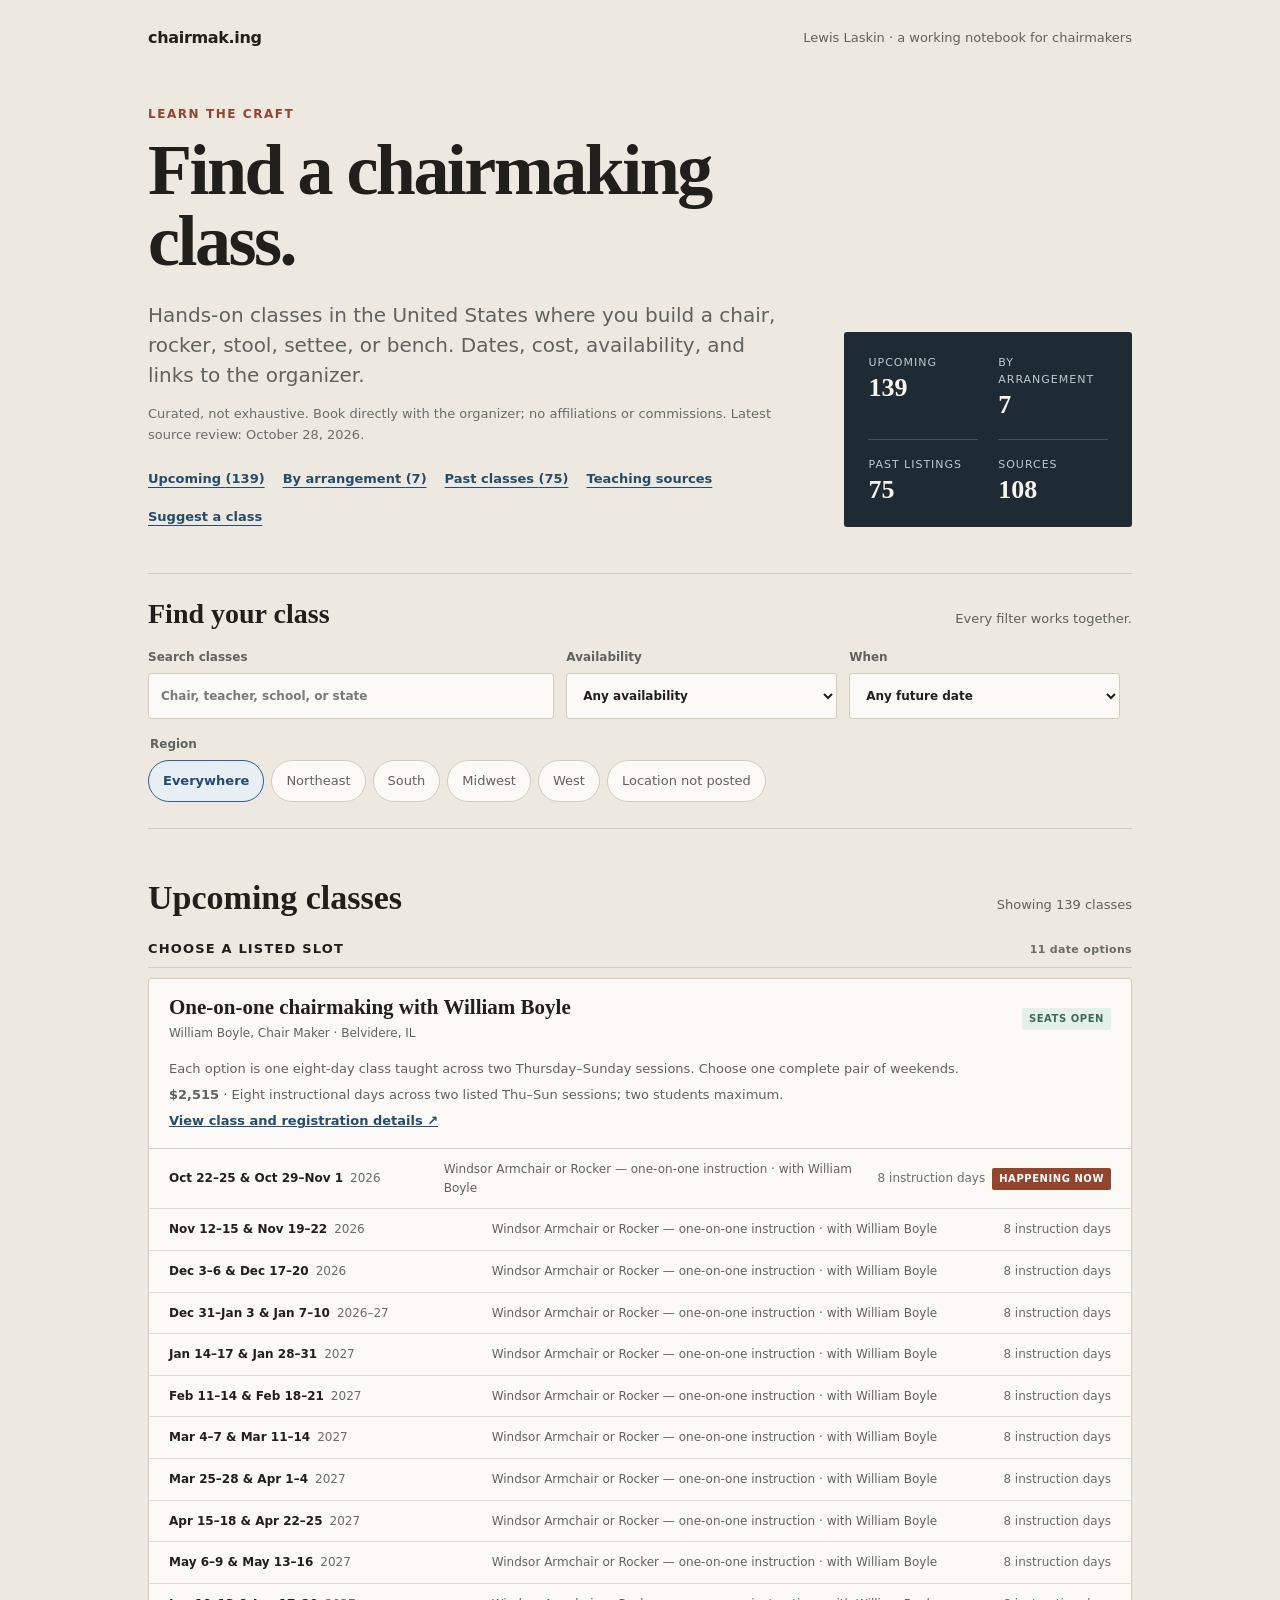
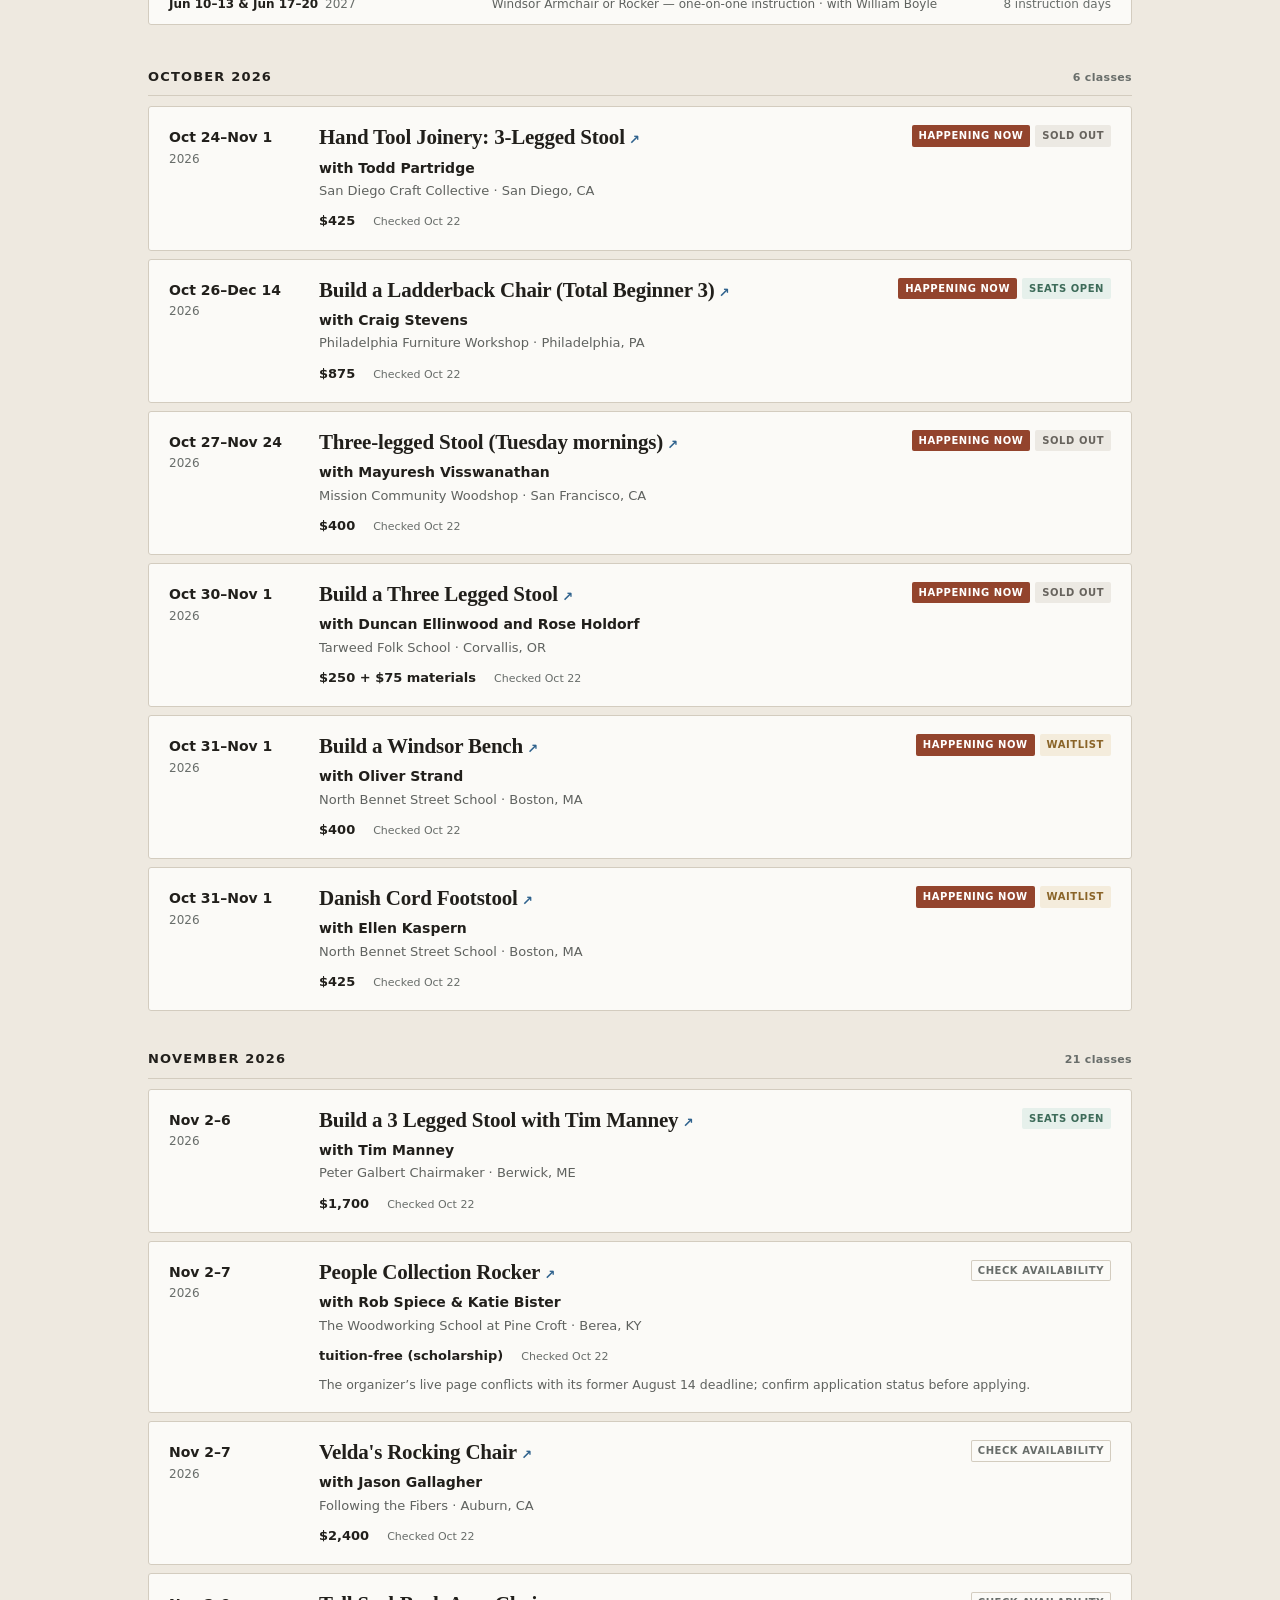
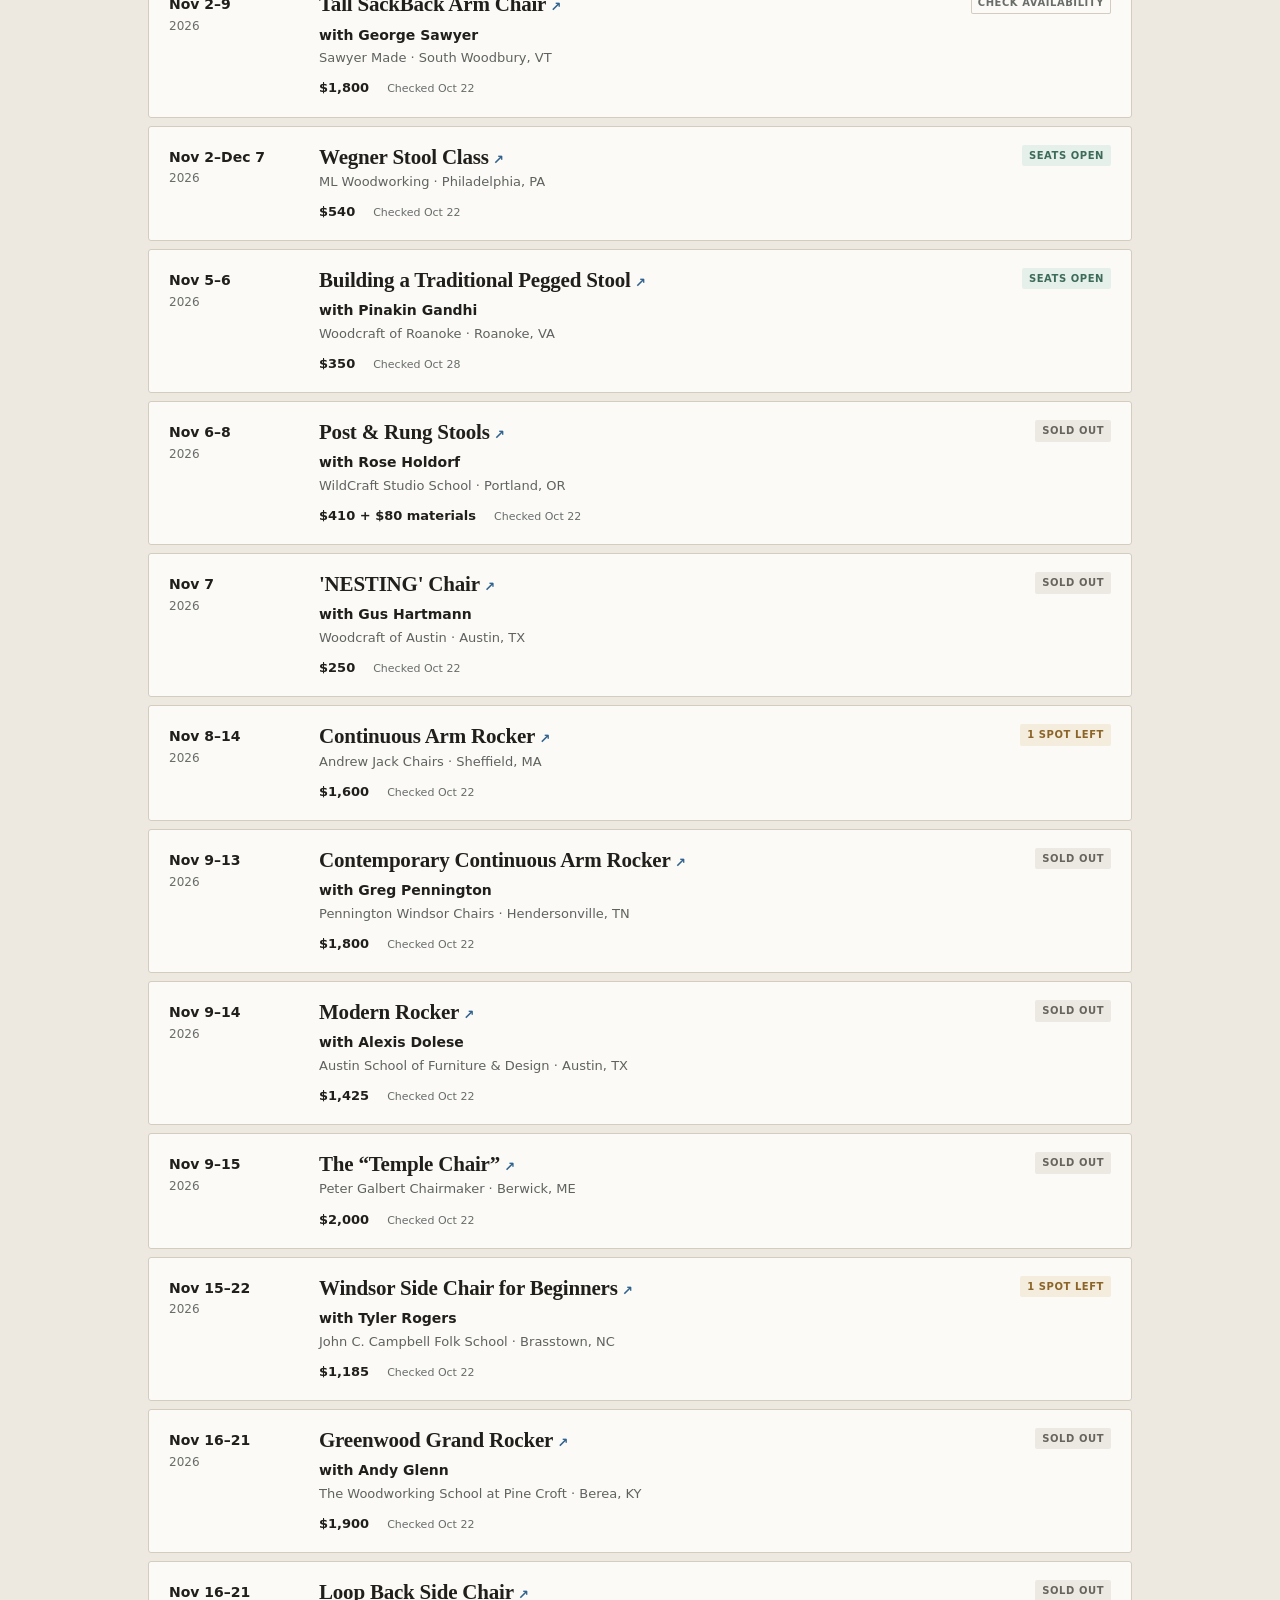
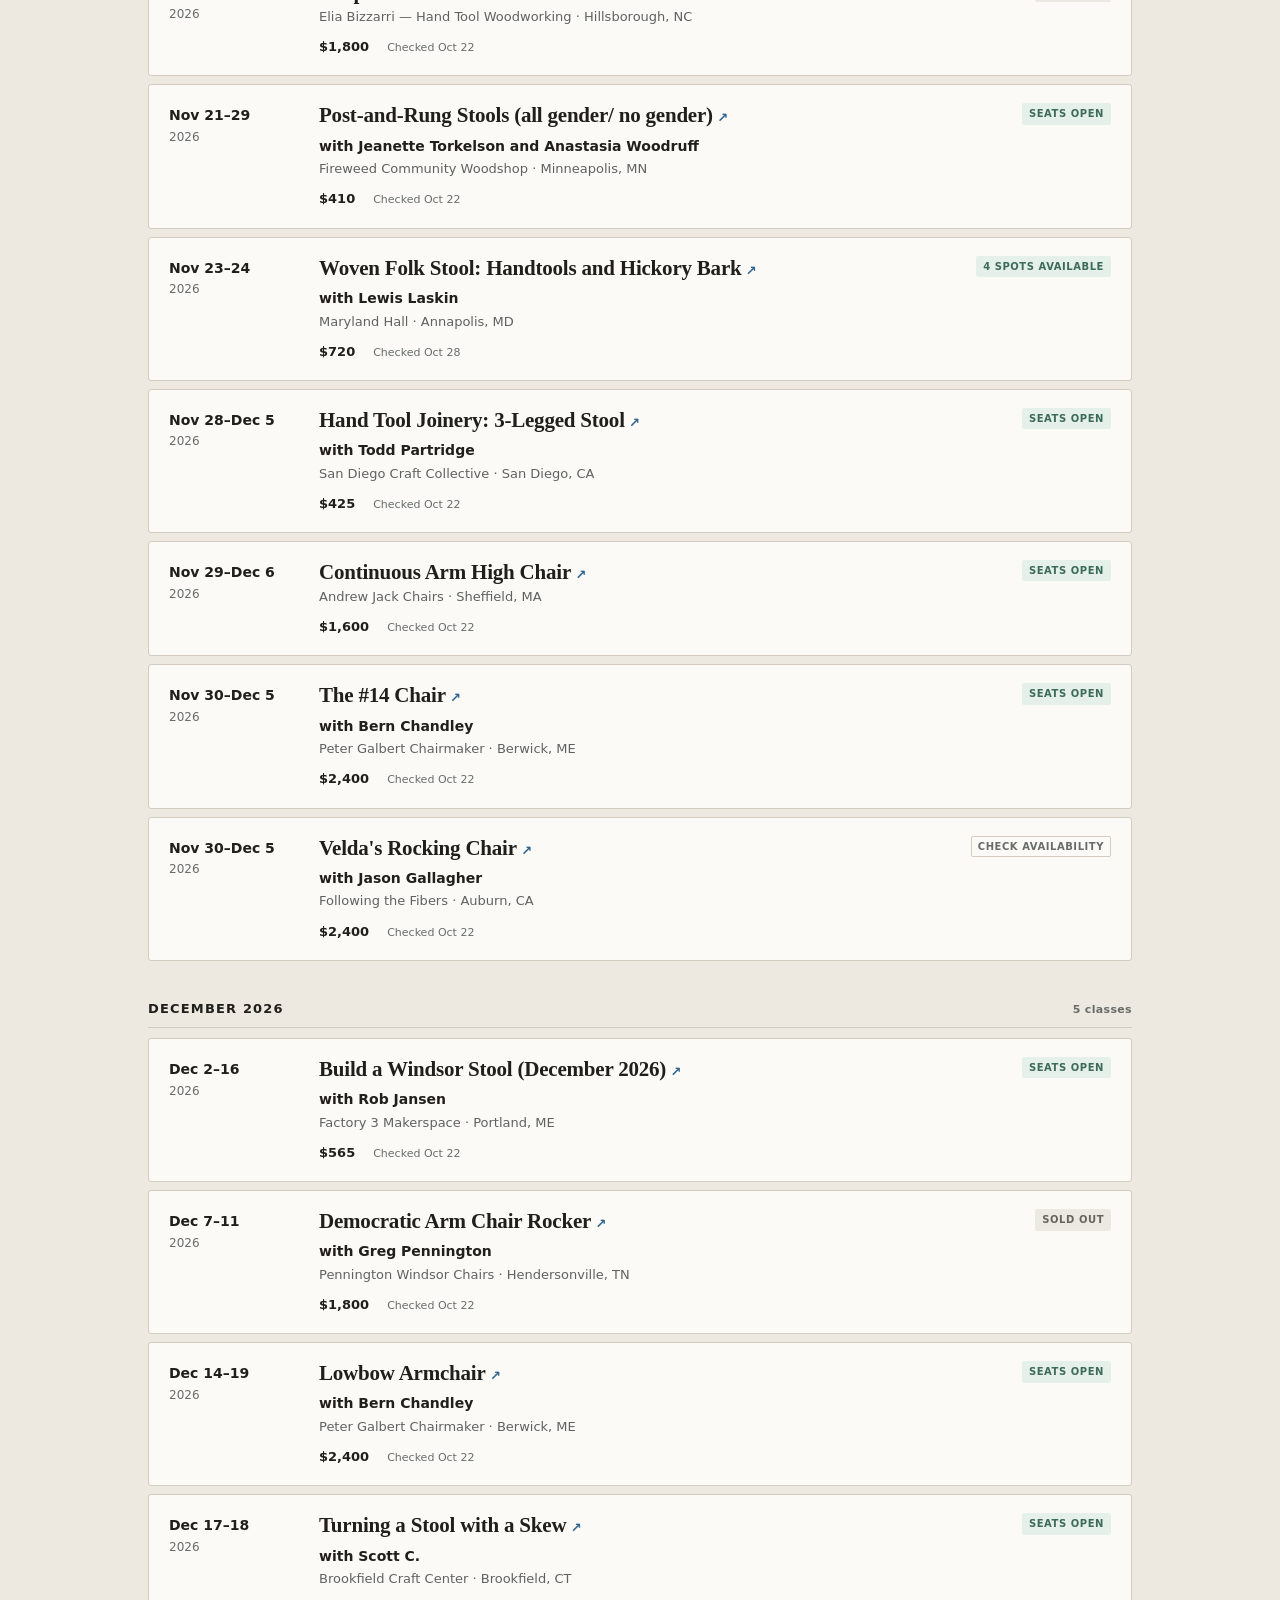
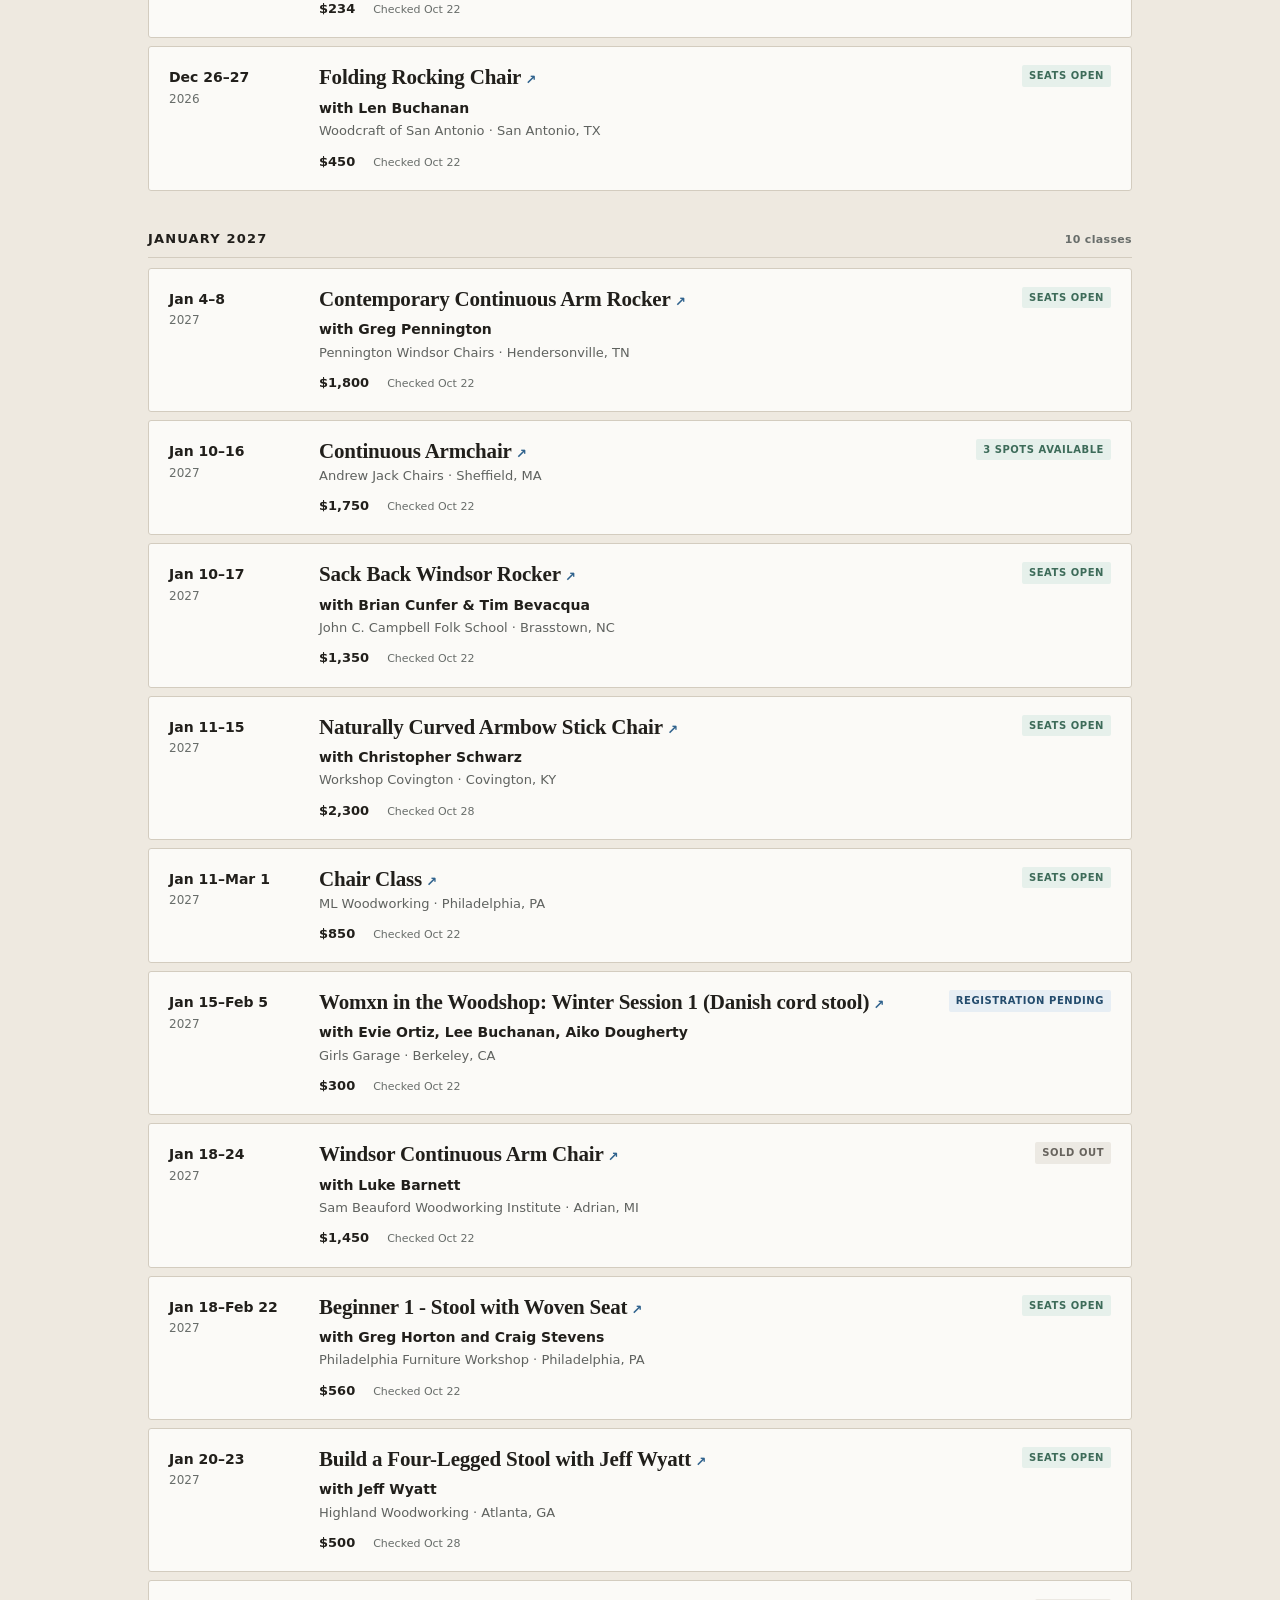
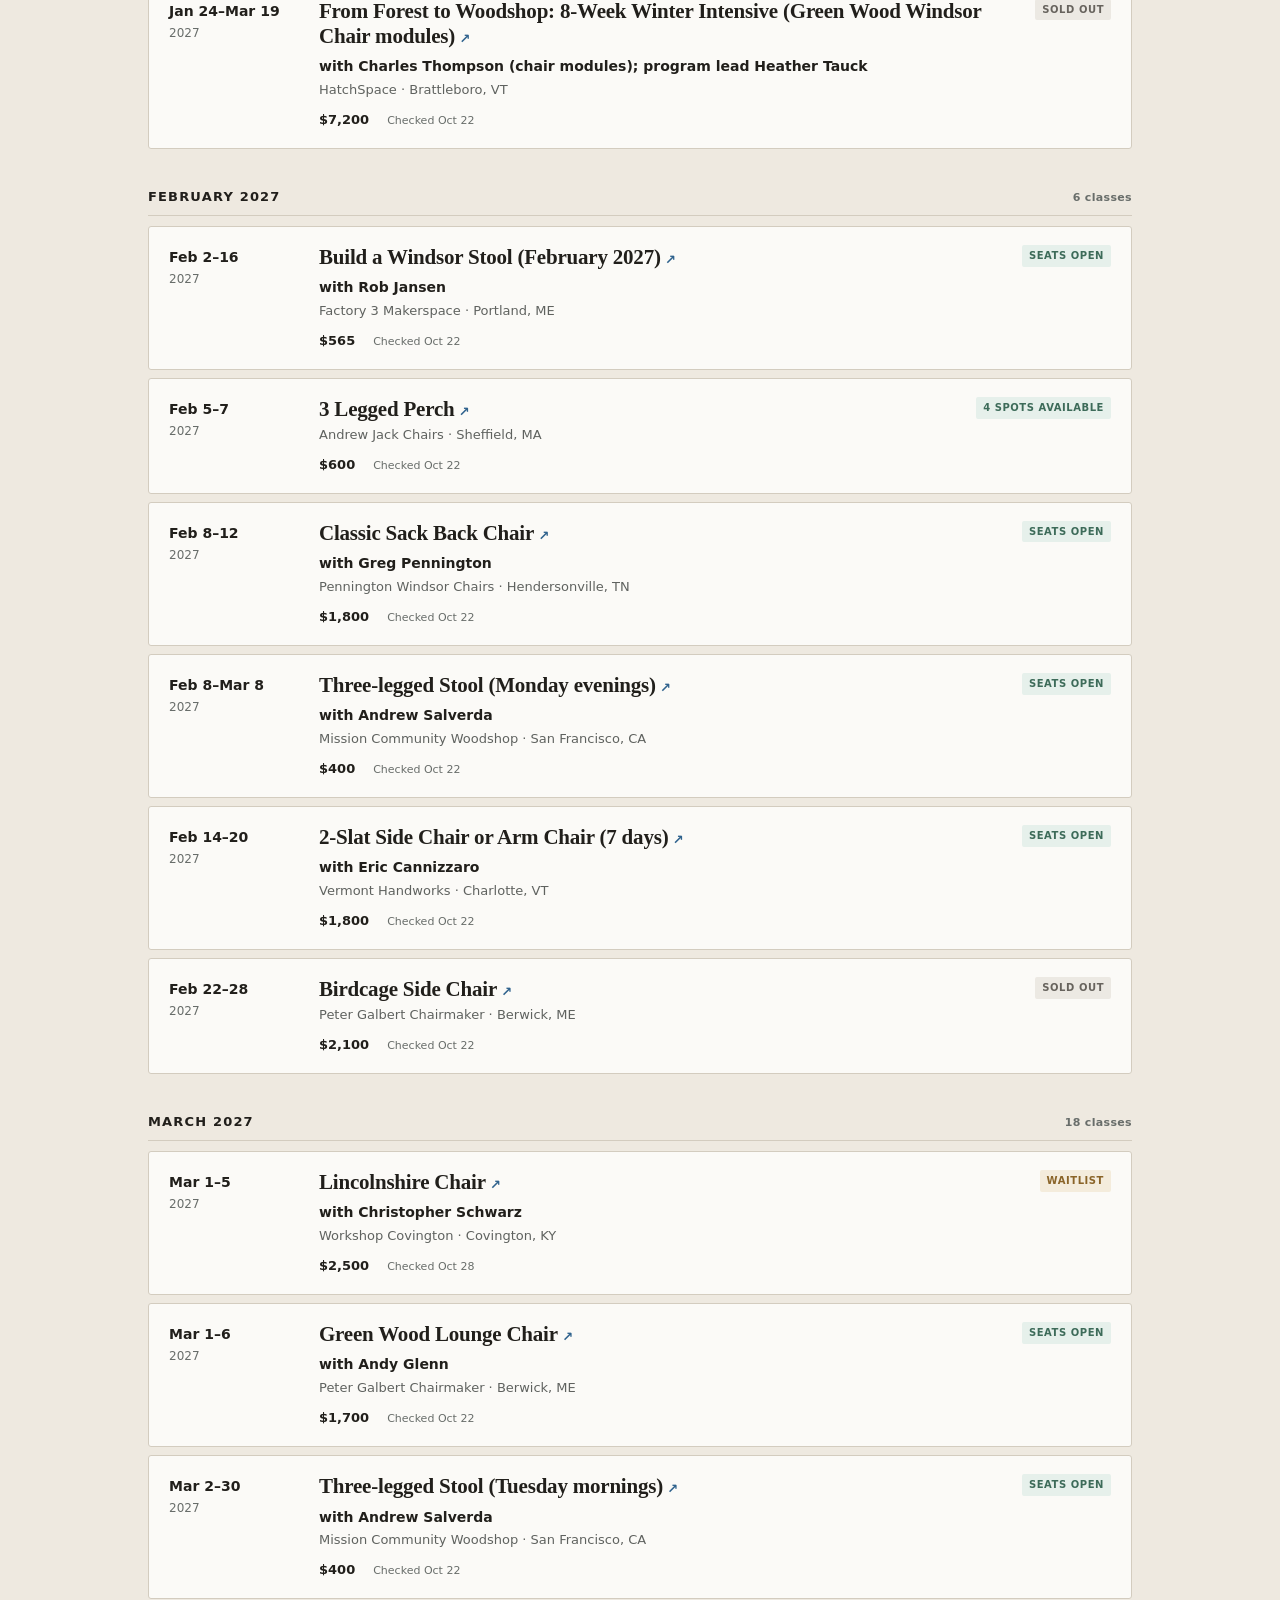
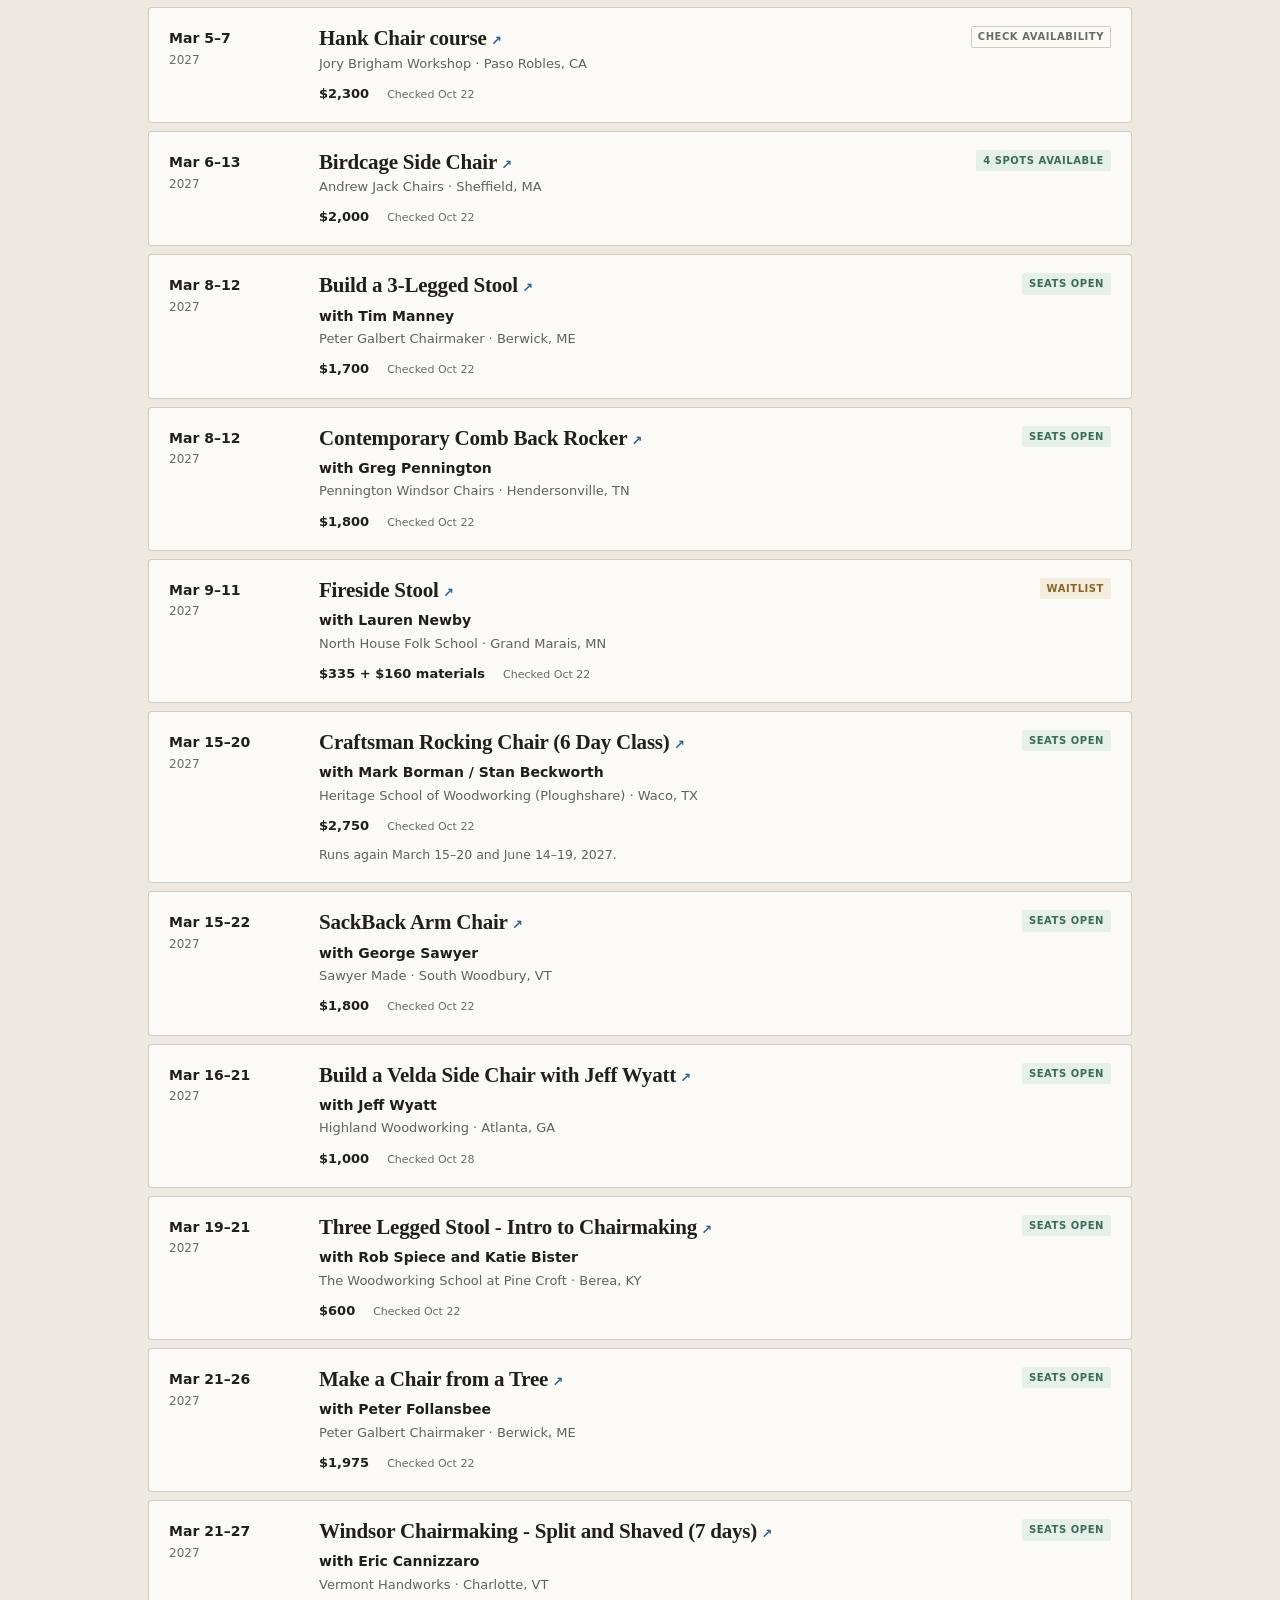
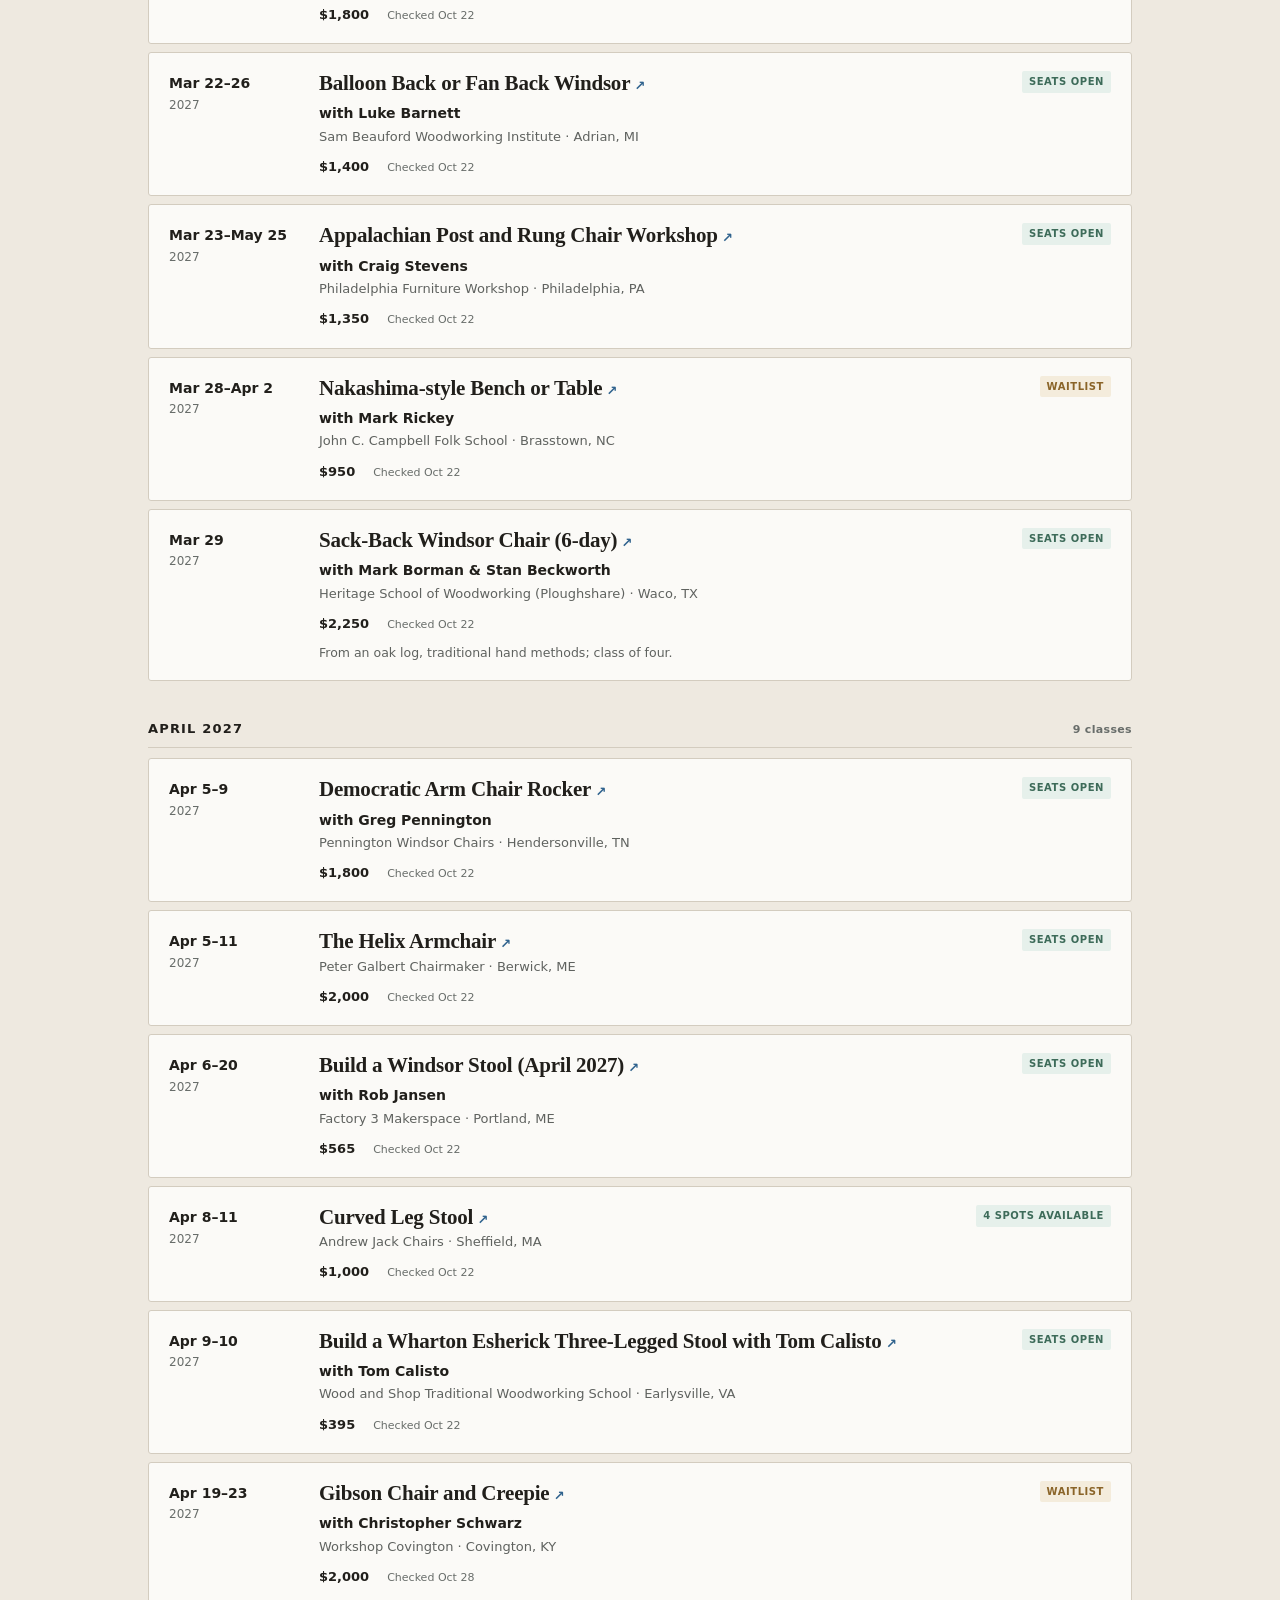
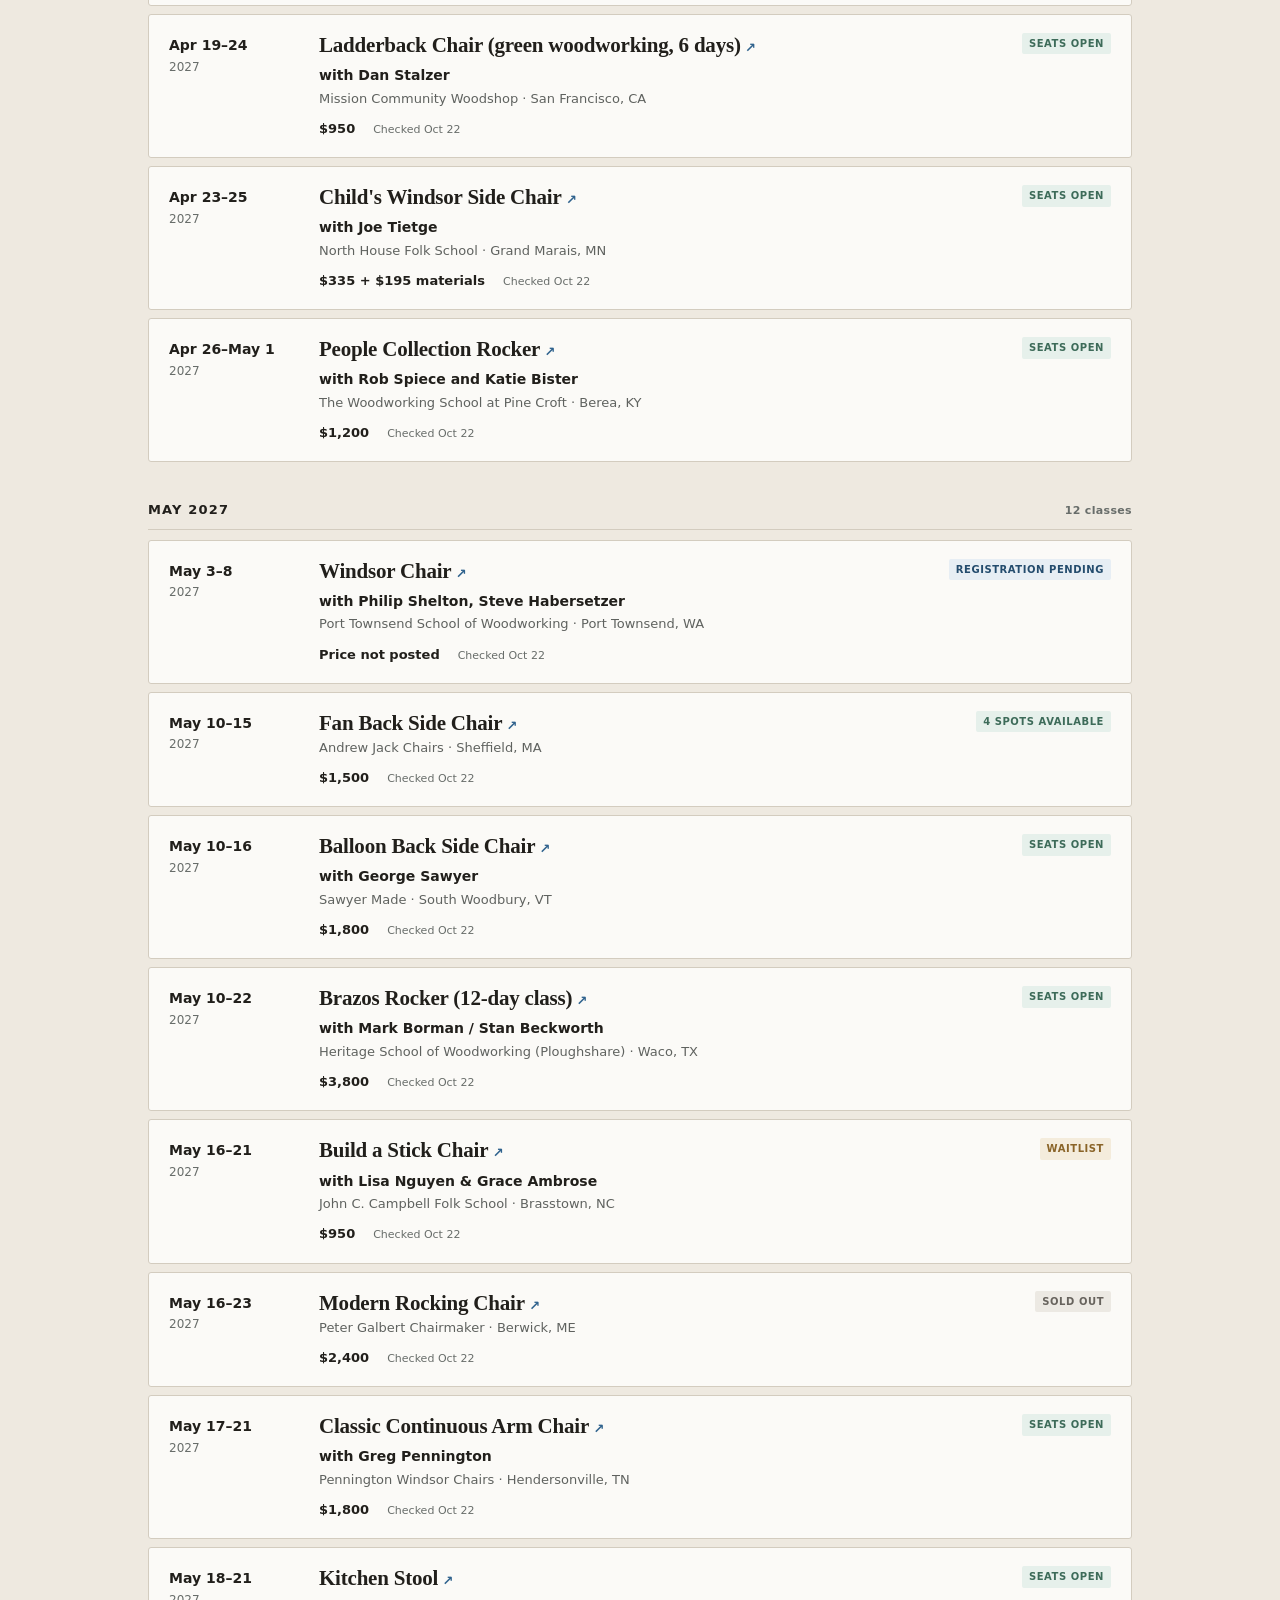
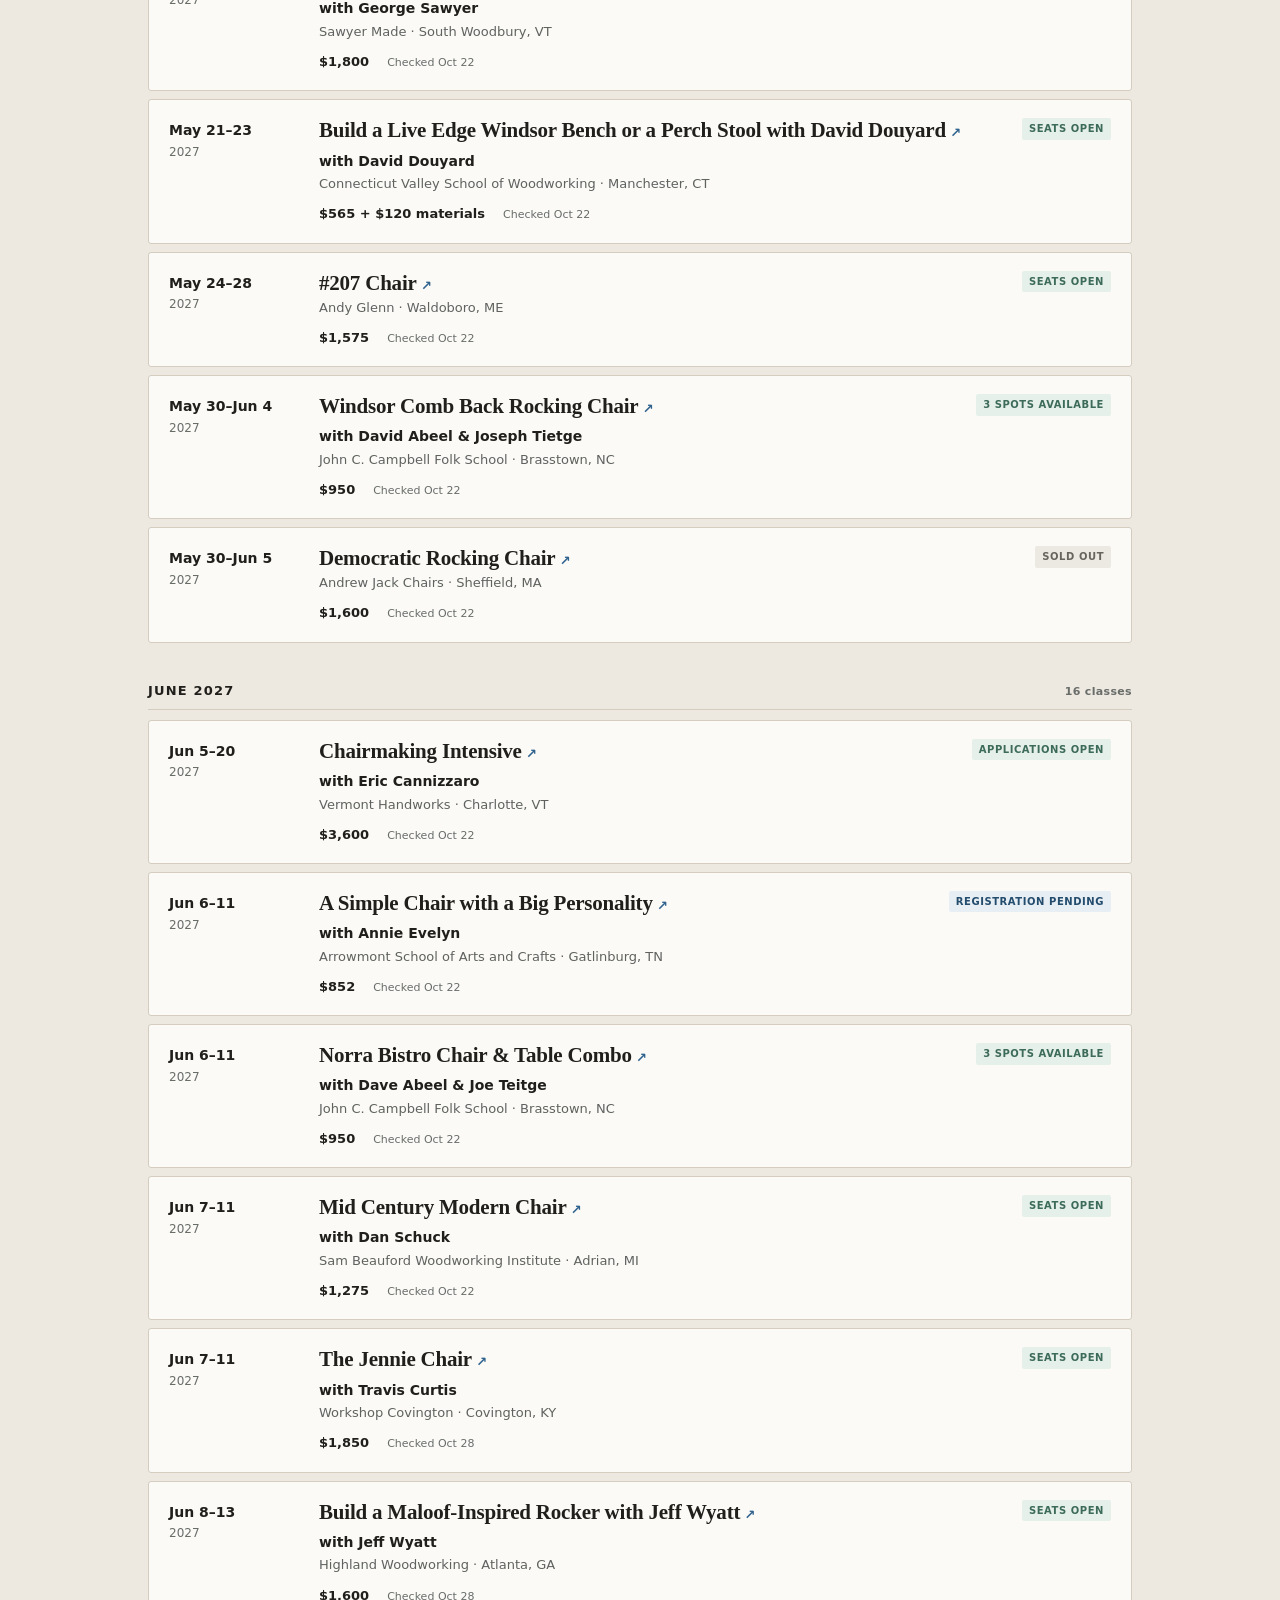
==== classes/index.html @ d4e8aaf9 "classes: regenerated as of 2026-10-31 — 139 upcoming" ====
<!DOCTYPE html>
<html lang="en">
<head>
<meta charset="utf-8">
<meta name="viewport" content="width=device-width, initial-scale=1">
<title>Chairmaking classes — chairmak.ing</title>
<meta name="description" content="Find upcoming US chairmaking classes — Windsor, stick chair, ladderback, greenwood, rockers, stools, and benches — with dates, cost, availability, and organizer links.">
<link rel="canonical" href="https://chairmak.ing/classes/">
<link rel="icon" type="image/png" sizes="32x32" href="/favicon-32.png">
<link rel="apple-touch-icon" href="/apple-touch-icon.png">
<meta name="theme-color" content="#eee9e0">
<meta property="og:title" content="Chairmaking classes — chairmak.ing">
<meta property="og:description" content="A curated finder for hands-on chairmaking classes across the United States.">
<meta property="og:url" content="https://chairmak.ing/classes/">
<meta property="og:type" content="website">
<style>
:root {
  --ground: #eee9e0;
  --paper: #fbfaf7;
  --ink: #211f1b;
  --muted: #5f625f;
  --quiet: #686d6a;
  --rule: #d3ccbf;
  --blue: #2f628d;
  --blue-dark: #244c6d;
  --blue-soft: #e7eef4;
  --navy: #1f2b34;
  --rust: #93442d;
  --green: #3d6b59;
  --green-soft: #e6f0eb;
  --sand: #8a6428;
  --sand-soft: #f4ecdc;
  --sans: "Avenir Next", Avenir, "Helvetica Neue", system-ui, -apple-system, sans-serif;
  --serif: "Iowan Old Style", "Palatino Linotype", Palatino, Charter, Georgia, serif;
}
* { box-sizing: border-box; }
html { scroll-behavior: smooth; }
body {
  margin: 0;
  color: var(--ink);
  background: var(--ground);
  font: 16px/1.55 var(--sans);
  -webkit-text-size-adjust: 100%;
}
a { color: inherit; }
button, input, select { font: inherit; }
[hidden] { display: none !important; }
.skip-link {
  position: fixed; z-index: 100; top: 12px; left: 12px;
  padding: 10px 14px; color: #fff; background: var(--navy);
  transform: translateY(-160%); text-decoration: none;
}
.skip-link:focus { transform: translateY(0); }
:focus-visible { outline: 2px solid var(--blue); outline-offset: 3px; }
.site-bar {
  max-width: 1040px; margin: 0 auto; padding: 26px 28px 0;
  display: flex; align-items: center; justify-content: space-between; gap: 20px;
}
.brand { font-weight: 750; letter-spacing: -.02em; text-decoration: none; }
.brand:hover { color: var(--blue); }
.site-note { color: var(--muted); font-size: 13px; }
main { max-width: 1040px; margin: 0 auto; padding: 54px 28px 80px; }
.page-intro {
  display: grid; grid-template-columns: minmax(0, 1.65fr) minmax(250px, .75fr);
  gap: 64px; align-items: end; padding-bottom: 46px;
}
.eyebrow {
  margin: 0 0 12px; color: var(--rust); font-size: 12px; font-weight: 800;
  letter-spacing: .13em; text-transform: uppercase;
}
h1, h2, h3, h4, p { overflow-wrap: anywhere; }
h1 {
  max-width: 720px; margin: 0;
  font: 600 clamp(42px, 6vw, 72px)/.98 var(--serif); letter-spacing: -.035em;
}
.lede {
  max-width: 700px; margin: 24px 0 0;
  color: var(--muted); font-size: clamp(17px, 2vw, 20px); line-height: 1.5;
}
.source-note { max-width: 700px; margin: 14px 0 0; color: var(--quiet); font-size: 13px; }
.jump-links { display: flex; flex-wrap: wrap; gap: 18px; margin-top: 24px; }
.jump-links a {
  color: var(--blue-dark); font-size: 13px; font-weight: 750;
  text-decoration-thickness: 1px; text-underline-offset: 4px;
}
.stats {
  margin: 0; padding: 22px 24px; color: #f8f5ee; background: var(--navy);
  display: grid; grid-template-columns: 1fr 1fr; gap: 20px; border-radius: 3px;
}
.stats div:nth-child(n+3) { padding-top: 16px; border-top: 1px solid rgba(255,255,255,.18); }
.stats dt { color: #bec8cc; font-size: 11px; letter-spacing: .09em; text-transform: uppercase; }
.stats dd { margin: 3px 0 0; font: 600 26px/1.1 var(--serif); }
.finder {
  margin-bottom: 50px; padding: 24px 0 26px;
  border-block: 1px solid var(--rule);
}
.filter-heading { display: flex; align-items: baseline; justify-content: space-between; gap: 20px; margin-bottom: 18px; }
.filter-heading h2 { margin: 0; font: 600 28px/1.15 var(--serif); }
.filter-heading p { margin: 0; color: var(--muted); font-size: 13px; }
.filters { display: grid; grid-template-columns: minmax(230px, 1.5fr) 1fr 1fr auto; gap: 12px; align-items: end; }
.field { display: grid; gap: 6px; color: var(--muted); font-size: 12px; font-weight: 750; }
.field input, .field select {
  width: 100%; min-height: 46px; padding: 10px 12px;
  color: var(--ink); background: var(--paper); border: 1px solid var(--rule); border-radius: 3px;
}
.field input::placeholder { color: #777b78; }
.region-filter {
  grid-column: 1 / -2; min-width: 0; margin: 4px 0 0; padding: 0; border: 0;
}
.region-filter legend { margin-bottom: 7px; color: var(--muted); font-size: 12px; font-weight: 750; }
.region-options { display: flex; flex-wrap: wrap; gap: 7px; }
.region-chip { position: relative; cursor: pointer; }
.region-chip input { position: absolute; opacity: 0; pointer-events: none; }
.region-chip span {
  min-height: 42px; padding: 9px 14px; display: inline-flex; align-items: center;
  color: var(--muted); background: var(--paper); border: 1px solid var(--rule); border-radius: 999px;
  font-size: 13px;
}
.region-chip input:checked + span { color: var(--blue-dark); background: var(--blue-soft); border-color: var(--blue); font-weight: 750; }
.region-chip input:focus-visible + span { outline: 2px solid var(--blue); outline-offset: 3px; }
.clear-button, .text-button {
  min-height: 44px; padding: 9px 4px; color: var(--blue-dark); background: transparent;
  border: 0; text-decoration: underline; text-underline-offset: 4px; cursor: pointer; font-weight: 700;
}
.clear-button { align-self: end; }
.school-filter-note {
  grid-column: 1 / -1; margin: 6px 0 0; padding: 9px 12px;
  color: var(--blue-dark); background: var(--blue-soft); font-size: 13px;
}
.results-head {
  display: flex; align-items: baseline; justify-content: space-between; gap: 24px;
  margin-bottom: 22px;
}
.results-head h2 { margin: 0; font: 600 34px/1.1 var(--serif); }
.results-head p { margin: 0; color: var(--muted); font-size: 13px; }
.month-group { margin: 0 0 38px; }
.month-group > h3 {
  margin: 0 0 10px; padding-bottom: 8px; border-bottom: 1px solid var(--rule);
  display: flex; align-items: baseline; justify-content: space-between; gap: 16px;
  color: var(--ink); font-size: 13px; font-weight: 800; letter-spacing: .09em; text-transform: uppercase;
}
.month-count { color: var(--quiet); font-size: 11px; font-weight: 650; letter-spacing: .03em; text-transform: none; }
.class-list, .school-list { margin: 0; padding: 0; list-style: none; }
.class-item + .class-item { margin-top: 8px; }
.class-card {
  display: grid; grid-template-columns: 126px minmax(0, 1fr); gap: 24px;
  padding: 18px 20px; background: var(--paper); border: 1px solid var(--rule); border-radius: 3px;
  transition: border-color 150ms ease, transform 150ms ease;
}
.class-card:hover { border-color: #a9b4bc; transform: translateY(-1px); }
.when { padding-top: 2px; }
.when time { display: block; font-size: 14px; font-weight: 800; }
.when .yr { display: block; margin-top: 1px; color: var(--quiet); font-size: 12px; }
.class-body { min-width: 0; }
.class-title-row { display: flex; align-items: flex-start; justify-content: space-between; gap: 18px; }
.class-title-row h4 { margin: 0; font: 600 21px/1.2 var(--serif); letter-spacing: -.01em; }
.class-title-row h4 a { text-decoration: none; }
.class-title-row h4 a span { color: var(--blue); font: 650 13px/1 var(--sans); }
.class-title-row h4 a:hover { color: var(--blue-dark); text-decoration: underline; text-underline-offset: 3px; }
.statuses { display: flex; flex-wrap: wrap; justify-content: flex-end; gap: 5px; flex: 0 0 auto; }
.status {
  padding: 3px 7px; border-radius: 2px; white-space: nowrap;
  font-size: 10px; font-weight: 850; letter-spacing: .055em; text-transform: uppercase;
}
.status--open, .status--apps-open { color: var(--green); background: var(--green-soft); }
.status--1-spot-left, .status--waitlist { color: var(--sand); background: var(--sand-soft); }
.status--sold-out, .status--apps-closed { color: #67635d; background: #ece9e3; }
.status--registration-pending { color: var(--blue-dark); background: var(--blue-soft); }
.status--unknown { color: var(--quiet); background: transparent; box-shadow: inset 0 0 0 1px var(--rule); }
.status--now { color: #fff; background: var(--rust); }
.class-teacher, .class-place, .class-note { margin: 0; }
.class-teacher { margin-top: 7px; color: var(--ink); font-size: 14px; font-weight: 700; }
.class-place { margin-top: 2px; color: var(--muted); font-size: 13px; }
.class-facts { display: flex; flex-wrap: wrap; gap: 8px 18px; margin-top: 10px; align-items: baseline; }
.price { font-size: 13px; font-weight: 800; }
.checked { color: var(--quiet); font-size: 11px; }
.class-note { margin-top: 9px; color: var(--muted); font-size: 12.5px; }
.listed-options-group { margin-bottom: 42px; }
.listed-offering {
  overflow: hidden; background: var(--paper); border: 1px solid var(--rule); border-radius: 3px;
}
.listed-offering > summary {
  min-height: 70px; padding: 16px 20px; display: flex; align-items: center;
  justify-content: space-between; gap: 18px; cursor: pointer;
}
.listed-offering > summary strong { display: block; font: 600 21px/1.2 var(--serif); }
.listed-offering > summary small { display: block; margin-top: 4px; color: var(--muted); font-size: 12px; }
.listed-offering-intro { padding: 0 20px 17px; color: var(--muted); font-size: 13px; }
.listed-offering-intro p { margin: 0 0 6px; }
.listed-offering-intro a { color: var(--blue-dark); font-weight: 750; }
.listed-option-list { border-top: 1px solid var(--rule); }
.listed-option {
  padding: 11px 20px; display: grid; grid-template-columns: minmax(205px, .8fr) minmax(260px, 1.3fr) auto;
  align-items: center; gap: 12px 20px; border-top: 1px solid rgba(211,204,191,.65); font-size: 12px;
}
.listed-option:first-child { border-top: 0; }
.listed-option + .listed-option { margin-top: 0; }
.listed-option-dates { display: flex; align-items: baseline; gap: 7px; }
.listed-option-dates time { color: var(--ink); font-weight: 800; }
.listed-option-dates span, .listed-option-meta { color: var(--quiet); }
.listed-option-kind { color: var(--muted); }
.listed-option-meta { display: flex; align-items: center; justify-content: flex-end; gap: 7px; white-space: nowrap; }
.empty-state {
  padding: 40px 24px; text-align: center; background: var(--paper); border: 1px dashed var(--rule);
}
.empty-state h3 { margin: 0 0 6px; font: 600 24px/1.2 var(--serif); }
.empty-state p { margin: 0 0 12px; color: var(--muted); }
.empty-state a { margin-left: 16px; color: var(--blue-dark); font-weight: 700; }
.flexible-section, .archive-section {
  margin-top: 78px; padding-top: 52px; border-top: 1px solid var(--rule);
}
.section-intro {
  display: grid; grid-template-columns: 1fr 1fr; gap: 40px; align-items: end;
}
.section-intro h2 { margin: 0; font: 600 34px/1.1 var(--serif); }
.section-intro > p { margin: 0; color: var(--muted); font-size: 14px; }
.flexible-grid {
  margin-top: 24px; display: grid; grid-template-columns: 1fr 1fr; gap: 10px;
}
.flexible-card {
  min-width: 0; padding: 20px; background: var(--paper); border: 1px solid var(--rule); border-radius: 3px;
}
.flexible-place {
  margin: 0; color: var(--quiet); font-size: 11px; font-weight: 750;
  text-transform: uppercase; letter-spacing: .05em;
}
.flexible-card h3 { margin: 8px 0 0; font: 600 21px/1.2 var(--serif); }
.flexible-card h3 a { text-decoration: none; }
.flexible-card h3 a:hover { color: var(--blue-dark); text-decoration: underline; text-underline-offset: 3px; }
.flexible-card h3 span { color: var(--blue); font: 650 13px/1 var(--sans); }
.flexible-teacher { margin: 7px 0 0; font-size: 13px; font-weight: 750; }
.flexible-card > p:not(.flexible-place):not(.flexible-teacher) { margin: 11px 0 8px; color: var(--muted); font-size: 13px; }
.flexible-facts { display: flex; flex-wrap: wrap; gap: 5px 14px; margin-top: 12px; font-size: 12px; font-weight: 750; }
.flexible-facts span + span::before { margin-right: 14px; color: #a79e90; content: "·"; }
.pattern-block { margin-top: 30px; }
.pattern-heading { display: flex; align-items: baseline; justify-content: space-between; gap: 20px; margin-bottom: 10px; }
.pattern-heading h3 { margin: 0; font: 600 24px/1.2 var(--serif); }
.pattern-heading p { margin: 0; color: var(--quiet); font-size: 12px; }
.pattern-grid { display: grid; grid-template-columns: repeat(3, minmax(0, 1fr)); gap: 8px; }
.pattern-card { padding: 15px 16px; background: #e5ded2; border: 1px solid #cec4b4; border-radius: 3px; }
.pattern-card h4 { margin: 0; font: 600 17px/1.2 var(--serif); }
.pattern-card p { margin: 5px 0 12px; color: var(--muted); font-size: 11px; }
.pattern-card div { display: grid; gap: 3px; color: var(--quiet); font-size: 10.5px; }
.pattern-card strong { color: var(--rust); font-size: 11px; }
.archive-tools {
  margin: 30px 0 12px; padding: 16px 0; display: grid;
  grid-template-columns: minmax(220px, 1fr) 180px auto; gap: 12px; align-items: end;
  border-block: 1px solid var(--rule);
}
.archive-tools input, .archive-tools select {
  width: 100%; min-height: 44px; padding: 9px 11px; color: var(--ink);
  background: var(--paper); border: 1px solid var(--rule); border-radius: 3px;
}
.archive-tools > p { margin: 0 0 12px; color: var(--quiet); font-size: 12px; white-space: nowrap; }
.archive-year { border-bottom: 1px solid var(--rule); }
.archive-year > summary {
  min-height: 56px; padding: 14px 4px; display: flex; justify-content: space-between;
  align-items: center; gap: 20px; cursor: pointer; font-weight: 800;
}
.archive-year > summary span:last-child { color: var(--quiet); font-size: 12px; font-weight: 600; }
.past-list { margin: 0; padding: 0 0 16px; list-style: none; }
.past-item {
  min-height: 70px; padding: 13px 4px 13px 22px; display: grid;
  grid-template-columns: 112px minmax(0, 1fr) auto; gap: 18px; align-items: start;
  border-top: 1px solid rgba(211,204,191,.7);
}
.past-item > time { color: var(--muted); font-size: 12px; font-weight: 750; }
.past-item h4 { margin: 0; font: 600 17px/1.25 var(--serif); }
.past-item h4 a { text-decoration: none; }
.past-item h4 a:hover { color: var(--blue-dark); text-decoration: underline; text-underline-offset: 3px; }
.past-item h4 span { color: var(--blue); font: 650 11px/1 var(--sans); }
.past-item p { margin: 3px 0 0; color: var(--quiet); font-size: 11.5px; }
.completed {
  padding: 3px 7px; color: var(--quiet); background: #e8e5de; border-radius: 2px;
  font-size: 9.5px; font-weight: 800; letter-spacing: .05em; text-transform: uppercase;
}
.directory-head {
  margin-top: 78px; padding-top: 52px; border-top: 1px solid var(--rule);
  display: grid; grid-template-columns: 1fr 1fr; gap: 40px; align-items: end;
}
.directory-head h2 { margin: 0; font: 600 34px/1.1 var(--serif); }
.directory-head > p { margin: 0; color: var(--muted); font-size: 14px; }
.start-here {
  margin: 24px 0 18px; padding: 18px 20px; display: grid; grid-template-columns: 90px 1fr; gap: 20px;
  color: #f8f5ee; background: var(--navy); border-radius: 3px;
}
.start-label { color: #c5d0d4; font-size: 11px; font-weight: 850; letter-spacing: .1em; text-transform: uppercase; }
.start-here a { font: 600 20px/1.2 var(--serif); text-decoration: none; }
.start-here a:hover { text-decoration: underline; text-underline-offset: 3px; }
.start-here p { margin: 5px 0 0; color: #cbd3d5; font-size: 13px; }
.directory-group { margin-top: 24px; }
.directory-subhead { margin: 0 0 10px; font: 600 22px/1.2 var(--serif); }
.school-regions { border-top: 1px solid var(--rule); }
.school-region { border-bottom: 1px solid var(--rule); }
.school-region summary, .closed-note summary {
  min-height: 56px; padding: 14px 4px; display: flex; justify-content: space-between; align-items: center; gap: 20px;
  cursor: pointer; font-weight: 800; list-style-position: outside;
}
.school-region summary span:last-child { color: var(--quiet); font-size: 12px; font-weight: 600; }
.school-list { padding-bottom: 14px; }
.school {
  min-height: 50px; padding: 10px 4px 10px 22px; display: flex; align-items: center;
  justify-content: space-between; gap: 16px; border-top: 1px solid rgba(211,204,191,.65);
}
.school-who { min-width: 0; }
.school-who > a { font-size: 14px; font-weight: 750; text-decoration: none; }
.school-who > a:hover { color: var(--blue-dark); text-decoration: underline; text-underline-offset: 3px; }
.where { display: block; color: var(--quiet); font-size: 12px; }
.school-badge {
  flex: 0 0 auto; padding: 3px 7px; color: var(--blue-dark); background: var(--blue-soft);
  border-radius: 2px; font-size: 10px; font-weight: 800; text-decoration: none; text-transform: uppercase;
}
.school-badge:hover { text-decoration: underline; }
.school-badge--quiet { color: var(--quiet); background: #e8e5de; }
.school-badge--flex { color: var(--green); background: var(--green-soft); }
.school-badges { flex: 0 0 auto; display: flex; flex-wrap: wrap; justify-content: flex-end; gap: 5px; }
.watchlist-directory { margin-top: 22px; border-block: 1px solid var(--rule); }
.watchlist-directory > summary {
  min-height: 58px; padding: 14px 4px; display: flex; justify-content: space-between;
  align-items: center; gap: 20px; cursor: pointer; font-weight: 800;
}
.watchlist-directory > summary span:last-child { color: var(--quiet); font-size: 12px; font-weight: 600; }
.watchlist-directory > p { margin: 0 4px 18px; color: var(--muted); font-size: 13px; }
.watchlist-directory .school-regions { margin-bottom: 14px; }
.closed-note { margin-top: 18px; color: var(--muted); font-size: 13px; }
.closed-note summary { min-height: 44px; padding: 8px 4px; color: var(--ink); }
.closed-note p { margin: 2px 0 0; padding: 0 4px 8px; }
.closed-note a { color: var(--blue-dark); }
.suggest {
  margin-top: 64px; padding: 30px 32px; color: #f8f5ee; background: var(--navy);
  display: flex; align-items: center; justify-content: space-between; gap: 30px; border-radius: 3px;
}
.suggest h2 { margin: 0; font: 600 28px/1.15 var(--serif); }
.suggest p { max-width: 610px; margin: 8px 0 0; color: #cbd3d5; font-size: 14px; }
.button {
  flex: 0 0 auto; min-height: 46px; padding: 11px 17px; display: inline-flex; align-items: center;
  color: var(--navy); background: #f5eee1; border-radius: 2px; text-decoration: none; font-weight: 800;
}
.button:hover { background: #fff; }
footer {
  margin-top: 54px; padding-top: 20px; border-top: 1px solid var(--rule);
  display: flex; justify-content: space-between; gap: 20px; color: var(--quiet); font-size: 12px;
}
footer a { color: var(--muted); }
@media (max-width: 760px) {
  .site-bar { padding-inline: 18px; }
  main { padding: 42px 18px 60px; }
  .page-intro { grid-template-columns: 1fr; gap: 28px; padding-bottom: 36px; }
  .filters { grid-template-columns: 1fr 1fr; }
  .field:first-child, .region-filter, .school-filter-note { grid-column: 1 / -1; }
  .clear-button { grid-column: 2; justify-self: end; }
  .directory-head { grid-template-columns: 1fr; gap: 12px; }
  .section-intro { grid-template-columns: 1fr; gap: 12px; }
  .pattern-grid { grid-template-columns: 1fr 1fr; }
  .archive-tools { grid-template-columns: 1fr 180px; }
  .archive-tools > p { grid-column: 1 / -1; margin: 0; }
  .suggest { align-items: flex-start; flex-direction: column; }
}
@media (max-width: 560px) {
  html { scroll-behavior: auto; }
  .site-note { display: none; }
  h1 { font-size: 44px; }
  .lede { font-size: 17px; }
  .stats { grid-template-columns: 1fr 1fr; }
  .filter-heading { display: block; }
  .filter-heading p { margin-top: 5px; }
  .filters { grid-template-columns: 1fr; }
  .field, .field:first-child, .region-filter, .school-filter-note, .clear-button { grid-column: 1; }
  .clear-button { justify-self: start; }
  .region-chip span { min-height: 44px; }
  .results-head { display: block; }
  .results-head p { margin-top: 5px; }
  .class-card { grid-template-columns: 1fr; gap: 8px; padding: 16px; }
  .when { display: flex; gap: 7px; align-items: baseline; }
  .when time, .when .yr { display: inline; }
  .class-title-row { display: block; }
  .statuses { justify-content: flex-start; margin-top: 8px; }
  .class-title-row h4 { font-size: 20px; }
  .listed-offering > summary { align-items: flex-start; }
  .listed-option { grid-template-columns: 1fr; gap: 3px; padding: 12px 16px; }
  .listed-option-meta { justify-content: flex-start; }
  .flexible-grid, .pattern-grid, .archive-tools { grid-template-columns: 1fr; }
  .flexible-facts span + span::before { display: none; }
  .past-item { grid-template-columns: 1fr auto; gap: 5px 12px; padding-left: 12px; }
  .past-item > time { grid-column: 1 / -1; }
  .school { align-items: flex-start; flex-direction: column; gap: 7px; }
  .school-badges { justify-content: flex-start; }
  .school-badge { margin-left: 0; }
  .start-here { grid-template-columns: 1fr; gap: 6px; }
  .suggest { padding: 26px 22px; }
  footer { flex-direction: column; gap: 6px; }
}
@media (prefers-reduced-motion: reduce) {
  *, *::before, *::after { scroll-behavior: auto !important; transition: none !important; }
}
</style>
</head>
<body>
<a class="skip-link" href="#filters">Skip to class filters</a>
<header class="site-bar">
  <a class="brand" href="/">chairmak.ing</a>
  <span class="site-note">Lewis Laskin · a working notebook for chairmakers</span>
</header>

<main>
  <header class="page-intro">
    <div>
      <p class="eyebrow">Learn the craft</p>
      <h1>Find a chairmaking class.</h1>
      <p class="lede">Hands-on classes in the United States where you build a chair, rocker,
        stool, settee, or bench. Dates, cost, availability, and links to the organizer.</p>
      <p class="source-note">Curated, not exhaustive. Book directly with the organizer; no affiliations
        or commissions. Latest source review: October 28, 2026.</p>
      <nav class="jump-links" aria-label="On this page">
        <a href="#upcoming">Upcoming <span id="jump-class-count"></span></a>
        <a href="#by-arrangement">By arrangement <span id="jump-flex-count"></span></a>
        <a href="#past">Past classes <span id="jump-past-count"></span></a>
        <a href="#schools">Teaching sources</a>
        <a href="#suggest">Suggest a class</a>
      </nav>
    </div>
    <dl class="stats" aria-label="Class list summary">
      <div><dt>Upcoming</dt><dd id="stat-class-count">—</dd></div>
      <div><dt>By arrangement</dt><dd id="stat-flex-count">—</dd></div>
      <div><dt>Past listings</dt><dd id="stat-past-count">—</dd></div>
      <div><dt>Sources</dt><dd id="stat-source-count">—</dd></div>
    </dl>
  </header>

  <section class="finder" aria-labelledby="filter-title">
    <div class="filter-heading">
      <h2 id="filter-title">Find your class</h2>
      <p>Every filter works together.</p>
    </div>
    <form class="filters" id="filters" role="search">
      <label class="field">
        <span>Search classes</span>
        <input id="class-search" name="q" type="search" autocomplete="off"
          placeholder="Chair, teacher, school, or state">
      </label>
      <label class="field">
        <span>Availability</span>
        <select id="status-filter" name="status">
          <option value="all">Any availability</option>
          <option value="available">Seats or applications open</option>
          <option value="waitlist">Waitlist</option>
          <option value="full">Full or applications closed</option>
          <option value="pending">Registration pending</option>
          <option value="unknown">Check with organizer</option>
        </select>
      </label>
      <label class="field">
        <span>When</span>
        <select id="when-filter" name="when">
          <option value="all">Any future date</option>
          <option value="next90">Next 90 days</option>
        </select>
      </label>
      <button class="clear-button" type="reset" data-clear-filters hidden>Clear filters</button>

      <fieldset class="region-filter">
        <legend>Region</legend>
        <div class="region-options">
          <label class="region-chip"><input type="radio" name="region" value="all" checked><span>Everywhere</span></label>
          <label class="region-chip"><input type="radio" name="region" value="NE"><span>Northeast</span></label>
          <label class="region-chip"><input type="radio" name="region" value="S"><span>South</span></label>
          <label class="region-chip"><input type="radio" name="region" value="MW"><span>Midwest</span></label>
          <label class="region-chip"><input type="radio" name="region" value="W"><span>West</span></label>
          <label class="region-chip"><input type="radio" name="region" value="X"><span>Location not posted</span></label>
        </div>
      </fieldset>
      <p class="school-filter-note" id="school-filter-note" hidden></p>
    </form>
  </section>

  <!-- CLASSES:BEGIN -->
<div class="results-head">
  <h2 id="upcoming">Upcoming classes</h2>
  <p id="result-summary" aria-live="polite" aria-atomic="true">Showing 139 classes</p>
</div>
<div id="class-results">
  <section class="month-group listed-options-group" data-month="listed-william-boyle-two-weekend-options"
      data-count-label="date option" data-count-label-plural="date options"
      aria-labelledby="listed-william-boyle-two-weekend-options-title">
    <h3 id="listed-william-boyle-two-weekend-options-title"><span>Choose a listed slot</span><span class="month-count">11 two-weekend date options</span></h3>
    <details class="listed-offering" open>
      <summary><span><strong>One-on-one chairmaking with William Boyle</strong><small>William Boyle, Chair Maker · Belvidere, IL</small></span><span class="status status--open">Seats open</span></summary>
      <div class="listed-offering-intro">
        <p>Each option is one eight-day class taught across two Thursday–Sunday sessions. Choose one complete pair of weekends.</p>
        <p><span class="price">$2,515</span> · Eight instructional days across two listed Thu–Sun sessions; two students maximum.</p>
        <a href="https://williamboylechairmaker.com/store/p/one-on-one-chair-making-instruction" rel="noopener">View class and registration details<span aria-hidden="true"> ↗</span></a>
      </div>
      <ol class="class-list listed-option-list">
        <li class="class-item listed-option" data-region="MW" data-status="available"
          data-status-detail="open" data-start="2026-10-22" data-end="2026-11-01"
          data-year="2026" data-org="william boyle">
          <div class="listed-option-dates"><time datetime="2026-10-22">Oct 22–25 &amp; Oct 29–Nov 1</time><span>2026</span></div>
          <span class="listed-option-kind">Windsor Armchair or Rocker — one-on-one instruction · with William Boyle</span>
          <span class="listed-option-meta">8 instruction days<span class="status status--now">Happening now</span></span>
        </li>
        <li class="class-item listed-option" data-region="MW" data-status="available"
          data-status-detail="open" data-start="2026-11-12" data-end="2026-11-22"
          data-year="2026" data-org="william boyle">
          <div class="listed-option-dates"><time datetime="2026-11-12">Nov 12–15 &amp; Nov 19–22</time><span>2026</span></div>
          <span class="listed-option-kind">Windsor Armchair or Rocker — one-on-one instruction · with William Boyle</span>
          <span class="listed-option-meta">8 instruction days</span>
        </li>
        <li class="class-item listed-option" data-region="MW" data-status="available"
          data-status-detail="open" data-start="2026-12-03" data-end="2026-12-20"
          data-year="2026" data-org="william boyle">
          <div class="listed-option-dates"><time datetime="2026-12-03">Dec 3–6 &amp; Dec 17–20</time><span>2026</span></div>
          <span class="listed-option-kind">Windsor Armchair or Rocker — one-on-one instruction · with William Boyle</span>
          <span class="listed-option-meta">8 instruction days</span>
        </li>
        <li class="class-item listed-option" data-region="MW" data-status="available"
          data-status-detail="open" data-start="2026-12-31" data-end="2027-01-10"
          data-year="2026" data-org="william boyle">
          <div class="listed-option-dates"><time datetime="2026-12-31">Dec 31–Jan 3 &amp; Jan 7–10</time><span>2026–27</span></div>
          <span class="listed-option-kind">Windsor Armchair or Rocker — one-on-one instruction · with William Boyle</span>
          <span class="listed-option-meta">8 instruction days</span>
        </li>
        <li class="class-item listed-option" data-region="MW" data-status="available"
          data-status-detail="open" data-start="2027-01-14" data-end="2027-01-31"
          data-year="2027" data-org="william boyle">
          <div class="listed-option-dates"><time datetime="2027-01-14">Jan 14–17 &amp; Jan 28–31</time><span>2027</span></div>
          <span class="listed-option-kind">Windsor Armchair or Rocker — one-on-one instruction · with William Boyle</span>
          <span class="listed-option-meta">8 instruction days</span>
        </li>
        <li class="class-item listed-option" data-region="MW" data-status="available"
          data-status-detail="open" data-start="2027-02-11" data-end="2027-02-21"
          data-year="2027" data-org="william boyle">
          <div class="listed-option-dates"><time datetime="2027-02-11">Feb 11–14 &amp; Feb 18–21</time><span>2027</span></div>
          <span class="listed-option-kind">Windsor Armchair or Rocker — one-on-one instruction · with William Boyle</span>
          <span class="listed-option-meta">8 instruction days</span>
        </li>
        <li class="class-item listed-option" data-region="MW" data-status="available"
          data-status-detail="open" data-start="2027-03-04" data-end="2027-03-14"
          data-year="2027" data-org="william boyle">
          <div class="listed-option-dates"><time datetime="2027-03-04">Mar 4–7 &amp; Mar 11–14</time><span>2027</span></div>
          <span class="listed-option-kind">Windsor Armchair or Rocker — one-on-one instruction · with William Boyle</span>
          <span class="listed-option-meta">8 instruction days</span>
        </li>
        <li class="class-item listed-option" data-region="MW" data-status="available"
          data-status-detail="open" data-start="2027-03-25" data-end="2027-04-04"
          data-year="2027" data-org="william boyle">
          <div class="listed-option-dates"><time datetime="2027-03-25">Mar 25–28 &amp; Apr 1–4</time><span>2027</span></div>
          <span class="listed-option-kind">Windsor Armchair or Rocker — one-on-one instruction · with William Boyle</span>
          <span class="listed-option-meta">8 instruction days</span>
        </li>
        <li class="class-item listed-option" data-region="MW" data-status="available"
          data-status-detail="open" data-start="2027-04-15" data-end="2027-04-25"
          data-year="2027" data-org="william boyle">
          <div class="listed-option-dates"><time datetime="2027-04-15">Apr 15–18 &amp; Apr 22–25</time><span>2027</span></div>
          <span class="listed-option-kind">Windsor Armchair or Rocker — one-on-one instruction · with William Boyle</span>
          <span class="listed-option-meta">8 instruction days</span>
        </li>
        <li class="class-item listed-option" data-region="MW" data-status="available"
          data-status-detail="open" data-start="2027-05-06" data-end="2027-05-16"
          data-year="2027" data-org="william boyle">
          <div class="listed-option-dates"><time datetime="2027-05-06">May 6–9 &amp; May 13–16</time><span>2027</span></div>
          <span class="listed-option-kind">Windsor Armchair or Rocker — one-on-one instruction · with William Boyle</span>
          <span class="listed-option-meta">8 instruction days</span>
        </li>
        <li class="class-item listed-option" data-region="MW" data-status="available"
          data-status-detail="open" data-start="2027-06-10" data-end="2027-06-20"
          data-year="2027" data-org="william boyle">
          <div class="listed-option-dates"><time datetime="2027-06-10">Jun 10–13 &amp; Jun 17–20</time><span>2027</span></div>
          <span class="listed-option-kind">Windsor Armchair or Rocker — one-on-one instruction · with William Boyle</span>
          <span class="listed-option-meta">8 instruction days</span>
        </li>
      </ol>
    </details>
  </section>
  <section class="month-group" data-month="2026-10" aria-labelledby="month-2026-10">
    <h3 id="month-2026-10"><span>October 2026</span><span class="month-count">6 classes</span></h3>
    <ol class="class-list">
      <li class="class-item" data-region="W" data-status="full"
          data-status-detail="sold-out" data-start="2026-10-24" data-end="2026-11-01"
          data-year="2026" data-org="san-diego-craft-collective">
        <article class="class-card">
          <div class="when"><time datetime="2026-10-24">Oct 24–Nov 1</time><span class="yr">2026</span></div>
          <div class="class-body">
            <div class="class-title-row">
              <h4><a href="https://sandiegocraft.org/product/wooden-stool/" rel="noopener">Hand Tool Joinery: 3-Legged Stool<span aria-hidden="true"> ↗</span></a></h4>
              <div class="statuses"><span class="status status--now">Happening now</span><span class="status status--sold-out">Sold out</span></div>
            </div>
          <p class="class-teacher">with Todd Partridge</p>
            <p class="class-place">San Diego Craft Collective <span aria-hidden="true">·</span> San Diego, CA</p>
            <div class="class-facts">
              <span class="price">$425</span>
              <span class="checked">Checked <time datetime="2026-10-22">Oct 22</time></span>
            </div>
          </div>
        </article>
      </li>
      <li class="class-item" data-region="NE" data-status="available"
          data-status-detail="open" data-start="2026-10-26" data-end="2026-12-14"
          data-year="2026" data-org="philadelphia furniture">
        <article class="class-card">
          <div class="when"><time datetime="2026-10-26">Oct 26–Dec 14</time><span class="yr">2026</span></div>
          <div class="class-body">
            <div class="class-title-row">
              <h4><a href="https://www.philadelphiafurnitureworkshop.com/project-courses/total-beginner-3-ladderback-chair" rel="noopener">Build a Ladderback Chair (Total Beginner 3)<span aria-hidden="true"> ↗</span></a></h4>
              <div class="statuses"><span class="status status--now">Happening now</span><span class="status status--open">Seats open</span></div>
            </div>
          <p class="class-teacher">with Craig Stevens</p>
            <p class="class-place">Philadelphia Furniture Workshop <span aria-hidden="true">·</span> Philadelphia, PA</p>
            <div class="class-facts">
              <span class="price">$875</span>
              <span class="checked">Checked <time datetime="2026-10-22">Oct 22</time></span>
            </div>
          </div>
        </article>
      </li>
      <li class="class-item" data-region="W" data-status="full"
          data-status-detail="sold-out" data-start="2026-10-27" data-end="2026-11-24"
          data-year="2026" data-org="mission-community-woodshop">
        <article class="class-card">
          <div class="when"><time datetime="2026-10-27">Oct 27–Nov 24</time><span class="yr">2026</span></div>
          <div class="class-body">
            <div class="class-title-row">
              <h4><a href="https://www.missioncommunitywoodshop.org/service-page/tuesday-oct-27-nov-24-am-ts" rel="noopener">Three-legged Stool (Tuesday mornings)<span aria-hidden="true"> ↗</span></a></h4>
              <div class="statuses"><span class="status status--now">Happening now</span><span class="status status--sold-out">Sold out</span></div>
            </div>
          <p class="class-teacher">with Mayuresh Visswanathan</p>
            <p class="class-place">Mission Community Woodshop <span aria-hidden="true">·</span> San Francisco, CA</p>
            <div class="class-facts">
              <span class="price">$400</span>
              <span class="checked">Checked <time datetime="2026-10-22">Oct 22</time></span>
            </div>
          </div>
        </article>
      </li>
      <li class="class-item" data-region="W" data-status="full"
          data-status-detail="sold-out" data-start="2026-10-30" data-end="2026-11-01"
          data-year="2026" data-org="tarweed-folk-school">
        <article class="class-card">
          <div class="when"><time datetime="2026-10-30">Oct 30–Nov 1</time><span class="yr">2026</span></div>
          <div class="class-body">
            <div class="class-title-row">
              <h4><a href="https://www.tarweedfolkschool.com/classes/three-legged-stool" rel="noopener">Build a Three Legged Stool<span aria-hidden="true"> ↗</span></a></h4>
              <div class="statuses"><span class="status status--now">Happening now</span><span class="status status--sold-out">Sold out</span></div>
            </div>
          <p class="class-teacher">with Duncan Ellinwood and Rose Holdorf</p>
            <p class="class-place">Tarweed Folk School <span aria-hidden="true">·</span> Corvallis, OR</p>
            <div class="class-facts">
              <span class="price">$250 + $75 materials</span>
              <span class="checked">Checked <time datetime="2026-10-22">Oct 22</time></span>
            </div>
          </div>
        </article>
      </li>
      <li class="class-item" data-region="NE" data-status="waitlist"
          data-status-detail="waitlist" data-start="2026-10-31" data-end="2026-11-01"
          data-year="2026" data-org="north bennet">
        <article class="class-card">
          <div class="when"><time datetime="2026-10-31">Oct 31–Nov 1</time><span class="yr">2026</span></div>
          <div class="class-body">
            <div class="class-title-row">
              <h4><a href="https://nbss.edu/community-education/woodworking/build-a-windsor-bench/" rel="noopener">Build a Windsor Bench<span aria-hidden="true"> ↗</span></a></h4>
              <div class="statuses"><span class="status status--now">Happening now</span><span class="status status--waitlist">Waitlist</span></div>
            </div>
          <p class="class-teacher">with Oliver Strand</p>
            <p class="class-place">North Bennet Street School <span aria-hidden="true">·</span> Boston, MA</p>
            <div class="class-facts">
              <span class="price">$400</span>
              <span class="checked">Checked <time datetime="2026-10-22">Oct 22</time></span>
            </div>
          </div>
        </article>
      </li>
      <li class="class-item" data-region="NE" data-status="waitlist"
          data-status-detail="waitlist" data-start="2026-10-31" data-end="2026-11-01"
          data-year="2026" data-org="north bennet">
        <article class="class-card">
          <div class="when"><time datetime="2026-10-31">Oct 31–Nov 1</time><span class="yr">2026</span></div>
          <div class="class-body">
            <div class="class-title-row">
              <h4><a href="https://nbss.edu/community-education/woodworking/danish-cord-footstool/" rel="noopener">Danish Cord Footstool<span aria-hidden="true"> ↗</span></a></h4>
              <div class="statuses"><span class="status status--now">Happening now</span><span class="status status--waitlist">Waitlist</span></div>
            </div>
          <p class="class-teacher">with Ellen Kaspern</p>
            <p class="class-place">North Bennet Street School <span aria-hidden="true">·</span> Boston, MA</p>
            <div class="class-facts">
              <span class="price">$425</span>
              <span class="checked">Checked <time datetime="2026-10-22">Oct 22</time></span>
            </div>
          </div>
        </article>
      </li>
    </ol>
  </section>
  <section class="month-group" data-month="2026-11" aria-labelledby="month-2026-11">
    <h3 id="month-2026-11"><span>November 2026</span><span class="month-count">21 classes</span></h3>
    <ol class="class-list">
      <li class="class-item" data-region="NE" data-status="available"
          data-status-detail="open" data-start="2026-11-02" data-end="2026-11-06"
          data-year="2026" data-org="galbert">
        <article class="class-card">
          <div class="when"><time datetime="2026-11-02">Nov 2–6</time><span class="yr">2026</span></div>
          <div class="class-body">
            <div class="class-title-row">
              <h4><a href="https://www.petergalbert.com/schedule/2017/8/16/continuous-arm-class-mw2ns-7tcwx-kp977-zd248-zdyep-nnary-nrga4-kprgx-hw7hn-fx6zx-3hmz3-zsz2k-zjkbz-l67gg-7nl4s" rel="noopener">Build a 3 Legged Stool with Tim Manney<span aria-hidden="true"> ↗</span></a></h4>
              <div class="statuses"><span class="status status--open">Seats open</span></div>
            </div>
          <p class="class-teacher">with Tim Manney</p>
            <p class="class-place">Peter Galbert Chairmaker <span aria-hidden="true">·</span> Berwick, ME</p>
            <div class="class-facts">
              <span class="price">$1,700</span>
              <span class="checked">Checked <time datetime="2026-10-22">Oct 22</time></span>
            </div>
          </div>
        </article>
      </li>
      <li class="class-item" data-region="S" data-status="unknown"
          data-status-detail="unknown" data-start="2026-11-02" data-end="2026-11-07"
          data-year="2026" data-org="pine croft">
        <article class="class-card">
          <div class="when"><time datetime="2026-11-02">Nov 2–7</time><span class="yr">2026</span></div>
          <div class="class-body">
            <div class="class-title-row">
              <h4><a href="https://pinecroftwoodschool.com/people-collection-rocker-cmt/" rel="noopener">People Collection Rocker<span aria-hidden="true"> ↗</span></a></h4>
              <div class="statuses"><span class="status status--unknown">Check availability</span></div>
            </div>
          <p class="class-teacher">with Rob Spiece &amp; Katie Bister</p>
            <p class="class-place">The Woodworking School at Pine Croft <span aria-hidden="true">·</span> Berea, KY</p>
            <div class="class-facts">
              <span class="price">tuition-free (scholarship)</span>
              <span class="checked">Checked <time datetime="2026-10-22">Oct 22</time></span>
            </div>
          <p class="class-note">The organizer’s live page conflicts with its former August 14 deadline; confirm application status before applying.</p>
          </div>
        </article>
      </li>
      <li class="class-item" data-region="W" data-status="unknown"
          data-status-detail="unknown" data-start="2026-11-02" data-end="2026-11-07"
          data-year="2026" data-org="following the fibers">
        <article class="class-card">
          <div class="when"><time datetime="2026-11-02">Nov 2–7</time><span class="yr">2026</span></div>
          <div class="class-body">
            <div class="class-title-row">
              <h4><a href="https://www.followingthefibers.com/classes-copy" rel="noopener">Velda&#x27;s Rocking Chair<span aria-hidden="true"> ↗</span></a></h4>
              <div class="statuses"><span class="status status--unknown">Check availability</span></div>
            </div>
          <p class="class-teacher">with Jason Gallagher</p>
            <p class="class-place">Following the Fibers <span aria-hidden="true">·</span> Auburn, CA</p>
            <div class="class-facts">
              <span class="price">$2,400</span>
              <span class="checked">Checked <time datetime="2026-10-22">Oct 22</time></span>
            </div>
          </div>
        </article>
      </li>
      <li class="class-item" data-region="NE" data-status="unknown"
          data-status-detail="unknown" data-start="2026-11-02" data-end="2026-11-09"
          data-year="2026" data-org="sawyer made">
        <article class="class-card">
          <div class="when"><time datetime="2026-11-02">Nov 2–9</time><span class="yr">2026</span></div>
          <div class="class-body">
            <div class="class-title-row">
              <h4><a href="https://sawyermade.com/classes/" rel="noopener">Tall SackBack Arm Chair<span aria-hidden="true"> ↗</span></a></h4>
              <div class="statuses"><span class="status status--unknown">Check availability</span></div>
            </div>
          <p class="class-teacher">with George Sawyer</p>
            <p class="class-place">Sawyer Made <span aria-hidden="true">·</span> South Woodbury, VT</p>
            <div class="class-facts">
              <span class="price">$1,800</span>
              <span class="checked">Checked <time datetime="2026-10-22">Oct 22</time></span>
            </div>
          </div>
        </article>
      </li>
      <li class="class-item" data-region="NE" data-status="available"
          data-status-detail="open" data-start="2026-11-02" data-end="2026-12-07"
          data-year="2026" data-org="ml-woodworking">
        <article class="class-card">
          <div class="when"><time datetime="2026-11-02">Nov 2–Dec 7</time><span class="yr">2026</span></div>
          <div class="class-body">
            <div class="class-title-row">
              <h4><a href="https://michellelipson.com/classes-sign-up/sling-seat-stool-class" rel="noopener">Wegner Stool Class<span aria-hidden="true"> ↗</span></a></h4>
              <div class="statuses"><span class="status status--open">Seats open</span></div>
            </div>
            <p class="class-place">ML Woodworking <span aria-hidden="true">·</span> Philadelphia, PA</p>
            <div class="class-facts">
              <span class="price">$540</span>
              <span class="checked">Checked <time datetime="2026-10-22">Oct 22</time></span>
            </div>
          </div>
        </article>
      </li>
      <li class="class-item" data-region="S" data-status="available"
          data-status-detail="open" data-start="2026-11-05" data-end="2026-11-06"
          data-year="2026" data-org="woodcraft-of-roanoke">
        <article class="class-card">
          <div class="when"><time datetime="2026-11-05">Nov 5–6</time><span class="yr">2026</span></div>
          <div class="class-body">
            <div class="class-title-row">
              <h4><a href="https://www.woodcraft.com/pages/store-classes/roanoke#class-5639751576" rel="noopener">Building a Traditional Pegged Stool<span aria-hidden="true"> ↗</span></a></h4>
              <div class="statuses"><span class="status status--open">Seats open</span></div>
            </div>
          <p class="class-teacher">with Pinakin Gandhi</p>
            <p class="class-place">Woodcraft of Roanoke <span aria-hidden="true">·</span> Roanoke, VA</p>
            <div class="class-facts">
              <span class="price">$350</span>
              <span class="checked">Checked <time datetime="2026-10-28">Oct 28</time></span>
            </div>
          </div>
        </article>
      </li>
      <li class="class-item" data-region="W" data-status="full"
          data-status-detail="sold-out" data-start="2026-11-06" data-end="2026-11-08"
          data-year="2026" data-org="wildcraft">
        <article class="class-card">
          <div class="when"><time datetime="2026-11-06">Nov 6–8</time><span class="yr">2026</span></div>
          <div class="class-body">
            <div class="class-title-row">
              <h4><a href="https://wildcraftstudioschool.com/post-and-rung-stools-(nov).html" rel="noopener">Post &amp; Rung Stools<span aria-hidden="true"> ↗</span></a></h4>
              <div class="statuses"><span class="status status--sold-out">Sold out</span></div>
            </div>
          <p class="class-teacher">with Rose Holdorf</p>
            <p class="class-place">WildCraft Studio School <span aria-hidden="true">·</span> Portland, OR</p>
            <div class="class-facts">
              <span class="price">$410 + $80 materials</span>
              <span class="checked">Checked <time datetime="2026-10-22">Oct 22</time></span>
            </div>
          </div>
        </article>
      </li>
      <li class="class-item" data-region="S" data-status="full"
          data-status-detail="sold-out" data-start="2026-11-07" data-end="2026-11-07"
          data-year="2026" data-org="woodcraft-of-austin">
        <article class="class-card">
          <div class="when"><time datetime="2026-11-07">Nov 7</time><span class="yr">2026</span></div>
          <div class="class-body">
            <div class="class-title-row">
              <h4><a href="https://www.woodcraft.com/pages/store-classes/austin#class-5639740330" rel="noopener">&#x27;NESTING&#x27; Chair<span aria-hidden="true"> ↗</span></a></h4>
              <div class="statuses"><span class="status status--sold-out">Sold out</span></div>
            </div>
          <p class="class-teacher">with Gus Hartmann</p>
            <p class="class-place">Woodcraft of Austin <span aria-hidden="true">·</span> Austin, TX</p>
            <div class="class-facts">
              <span class="price">$250</span>
              <span class="checked">Checked <time datetime="2026-10-22">Oct 22</time></span>
            </div>
          </div>
        </article>
      </li>
      <li class="class-item" data-region="NE" data-status="available"
          data-status-detail="1-spot-left" data-start="2026-11-08" data-end="2026-11-14"
          data-year="2026" data-org="andrew jack">
        <article class="class-card">
          <div class="when"><time datetime="2026-11-08">Nov 8–14</time><span class="yr">2026</span></div>
          <div class="class-body">
            <div class="class-title-row">
              <h4><a href="https://www.andrewjack.net/classes.html" rel="noopener">Continuous Arm Rocker<span aria-hidden="true"> ↗</span></a></h4>
              <div class="statuses"><span class="status status--1-spot-left">1 spot left</span></div>
            </div>
            <p class="class-place">Andrew Jack Chairs <span aria-hidden="true">·</span> Sheffield, MA</p>
            <div class="class-facts">
              <span class="price">$1,600</span>
              <span class="checked">Checked <time datetime="2026-10-22">Oct 22</time></span>
            </div>
          </div>
        </article>
      </li>
      <li class="class-item" data-region="S" data-status="full"
          data-status-detail="sold-out" data-start="2026-11-09" data-end="2026-11-13"
          data-year="2026" data-org="pennington">
        <article class="class-card">
          <div class="when"><time datetime="2026-11-09">Nov 9–13</time><span class="yr">2026</span></div>
          <div class="class-body">
            <div class="class-title-row">
              <h4><a href="http://www.penningtonwindsorchairs.com/class-schedule" rel="noopener">Contemporary Continuous Arm Rocker<span aria-hidden="true"> ↗</span></a></h4>
              <div class="statuses"><span class="status status--sold-out">Sold out</span></div>
            </div>
          <p class="class-teacher">with Greg Pennington</p>
            <p class="class-place">Pennington Windsor Chairs <span aria-hidden="true">·</span> Hendersonville, TN</p>
            <div class="class-facts">
              <span class="price">$1,800</span>
              <span class="checked">Checked <time datetime="2026-10-22">Oct 22</time></span>
            </div>
          </div>
        </article>
      </li>
      <li class="class-item" data-region="S" data-status="full"
          data-status-detail="sold-out" data-start="2026-11-09" data-end="2026-11-14"
          data-year="2026" data-org="austin school">
        <article class="class-card">
          <div class="when"><time datetime="2026-11-09">Nov 9–14</time><span class="yr">2026</span></div>
          <div class="class-body">
            <div class="class-title-row">
              <h4><a href="https://austinschooloffurniture.com/product/modern-rocker/" rel="noopener">Modern Rocker<span aria-hidden="true"> ↗</span></a></h4>
              <div class="statuses"><span class="status status--sold-out">Sold out</span></div>
            </div>
          <p class="class-teacher">with Alexis Dolese</p>
            <p class="class-place">Austin School of Furniture &amp; Design <span aria-hidden="true">·</span> Austin, TX</p>
            <div class="class-facts">
              <span class="price">$1,425</span>
              <span class="checked">Checked <time datetime="2026-10-22">Oct 22</time></span>
            </div>
          </div>
        </article>
      </li>
      <li class="class-item" data-region="NE" data-status="full"
          data-status-detail="sold-out" data-start="2026-11-09" data-end="2026-11-15"
          data-year="2026" data-org="galbert">
        <article class="class-card">
          <div class="when"><time datetime="2026-11-09">Nov 9–15</time><span class="yr">2026</span></div>
          <div class="class-body">
            <div class="class-title-row">
              <h4><a href="https://www.petergalbert.com/schedule/2017/9/11/side-chair-class-a8pwn-dcfcn-zldhg-9e3re-z7gmg-gpfw6-5sx2d-nwtrg-f8z7a-sdn6g-ldmwj-9w2rn-hcgc9-6nrgg-p83b9" rel="noopener">The “Temple Chair”<span aria-hidden="true"> ↗</span></a></h4>
              <div class="statuses"><span class="status status--sold-out">Sold out</span></div>
            </div>
            <p class="class-place">Peter Galbert Chairmaker <span aria-hidden="true">·</span> Berwick, ME</p>
            <div class="class-facts">
              <span class="price">$2,000</span>
              <span class="checked">Checked <time datetime="2026-10-22">Oct 22</time></span>
            </div>
          </div>
        </article>
      </li>
      <li class="class-item" data-region="S" data-status="available"
          data-status-detail="1-spot-left" data-start="2026-11-15" data-end="2026-11-22"
          data-year="2026" data-org="campbell">
        <article class="class-card">
          <div class="when"><time datetime="2026-11-15">Nov 15–22</time><span class="yr">2026</span></div>
          <div class="class-body">
            <div class="class-title-row">
              <h4><a href="https://folkschool.configio.com/pd/4111/windsor-side-chair-for-beginners" rel="noopener">Windsor Side Chair for Beginners<span aria-hidden="true"> ↗</span></a></h4>
              <div class="statuses"><span class="status status--1-spot-left">1 spot left</span></div>
            </div>
          <p class="class-teacher">with Tyler Rogers</p>
            <p class="class-place">John C. Campbell Folk School <span aria-hidden="true">·</span> Brasstown, NC</p>
            <div class="class-facts">
              <span class="price">$1,185</span>
              <span class="checked">Checked <time datetime="2026-10-22">Oct 22</time></span>
            </div>
          </div>
        </article>
      </li>
      <li class="class-item" data-region="S" data-status="full"
          data-status-detail="sold-out" data-start="2026-11-16" data-end="2026-11-21"
          data-year="2026" data-org="pine croft">
        <article class="class-card">
          <div class="when"><time datetime="2026-11-16">Nov 16–21</time><span class="yr">2026</span></div>
          <div class="class-body">
            <div class="class-title-row">
              <h4><a href="https://pinecroftwoodschool.com/class-green-wood-grand-rocker/" rel="noopener">Greenwood Grand Rocker<span aria-hidden="true"> ↗</span></a></h4>
              <div class="statuses"><span class="status status--sold-out">Sold out</span></div>
            </div>
          <p class="class-teacher">with Andy Glenn</p>
            <p class="class-place">The Woodworking School at Pine Croft <span aria-hidden="true">·</span> Berea, KY</p>
            <div class="class-facts">
              <span class="price">$1,900</span>
              <span class="checked">Checked <time datetime="2026-10-22">Oct 22</time></span>
            </div>
          </div>
        </article>
      </li>
      <li class="class-item" data-region="S" data-status="full"
          data-status-detail="sold-out" data-start="2026-11-16" data-end="2026-11-21"
          data-year="2026" data-org="bizzarri">
        <article class="class-card">
          <div class="when"><time datetime="2026-11-16">Nov 16–21</time><span class="yr">2026</span></div>
          <div class="class-body">
            <div class="class-title-row">
              <h4><a href="https://handtoolwoodworking.com/loop-back-classes/" rel="noopener">Loop Back Side Chair<span aria-hidden="true"> ↗</span></a></h4>
              <div class="statuses"><span class="status status--sold-out">Sold out</span></div>
            </div>
            <p class="class-place">Elia Bizzarri — Hand Tool Woodworking <span aria-hidden="true">·</span> Hillsborough, NC</p>
            <div class="class-facts">
              <span class="price">$1,800</span>
              <span class="checked">Checked <time datetime="2026-10-22">Oct 22</time></span>
            </div>
          </div>
        </article>
      </li>
      <li class="class-item" data-region="MW" data-status="available"
          data-status-detail="open" data-start="2026-11-21" data-end="2026-11-29"
          data-year="2026" data-org="fireweed">
        <article class="class-card">
          <div class="when"><time datetime="2026-11-21">Nov 21–29</time><span class="yr">2026</span></div>
          <div class="class-body">
            <div class="class-title-row">
              <h4><a href="https://fireweedwoodshop.org/event-6844416" rel="noopener">Post-and-Rung Stools (all gender/ no gender)<span aria-hidden="true"> ↗</span></a></h4>
              <div class="statuses"><span class="status status--open">Seats open</span></div>
            </div>
          <p class="class-teacher">with Jeanette Torkelson and Anastasia Woodruff</p>
            <p class="class-place">Fireweed Community Woodshop <span aria-hidden="true">·</span> Minneapolis, MN</p>
            <div class="class-facts">
              <span class="price">$410</span>
              <span class="checked">Checked <time datetime="2026-10-22">Oct 22</time></span>
            </div>
          </div>
        </article>
      </li>
      <li class="class-item" data-region="S" data-status="available"
          data-status-detail="open" data-start="2026-11-23" data-end="2026-11-24"
          data-year="2026" data-org="maryland hall">
        <article class="class-card">
          <div class="when"><time datetime="2026-11-23">Nov 23–24</time><span class="yr">2026</span></div>
          <div class="class-body">
            <div class="class-title-row">
              <h4><a href="https://app.arts-people.com/index.php?class=mhca&amp;term=2026-01-25" rel="noopener">Woven Folk Stool: Handtools and Hickory Bark<span aria-hidden="true"> ↗</span></a></h4>
              <div class="statuses"><span class="status status--open">4 spots available</span></div>
            </div>
          <p class="class-teacher">with Lewis Laskin</p>
            <p class="class-place">Maryland Hall <span aria-hidden="true">·</span> Annapolis, MD</p>
            <div class="class-facts">
              <span class="price">$720</span>
              <span class="checked">Checked <time datetime="2026-10-28">Oct 28</time></span>
            </div>
          </div>
        </article>
      </li>
      <li class="class-item" data-region="W" data-status="available"
          data-status-detail="open" data-start="2026-11-28" data-end="2026-12-05"
          data-year="2026" data-org="san-diego-craft-collective">
        <article class="class-card">
          <div class="when"><time datetime="2026-11-28">Nov 28–Dec 5</time><span class="yr">2026</span></div>
          <div class="class-body">
            <div class="class-title-row">
              <h4><a href="https://sandiegocraft.org/product/wooden-stool/" rel="noopener">Hand Tool Joinery: 3-Legged Stool<span aria-hidden="true"> ↗</span></a></h4>
              <div class="statuses"><span class="status status--open">Seats open</span></div>
            </div>
          <p class="class-teacher">with Todd Partridge</p>
            <p class="class-place">San Diego Craft Collective <span aria-hidden="true">·</span> San Diego, CA</p>
            <div class="class-facts">
              <span class="price">$425</span>
              <span class="checked">Checked <time datetime="2026-10-22">Oct 22</time></span>
            </div>
          </div>
        </article>
      </li>
      <li class="class-item" data-region="NE" data-status="available"
          data-status-detail="open" data-start="2026-11-29" data-end="2026-12-06"
          data-year="2026" data-org="andrew jack">
        <article class="class-card">
          <div class="when"><time datetime="2026-11-29">Nov 29–Dec 6</time><span class="yr">2026</span></div>
          <div class="class-body">
            <div class="class-title-row">
              <h4><a href="https://www.andrewjack.net/classes.html" rel="noopener">Continuous Arm High Chair<span aria-hidden="true"> ↗</span></a></h4>
              <div class="statuses"><span class="status status--open">Seats open</span></div>
            </div>
            <p class="class-place">Andrew Jack Chairs <span aria-hidden="true">·</span> Sheffield, MA</p>
            <div class="class-facts">
              <span class="price">$1,600</span>
              <span class="checked">Checked <time datetime="2026-10-22">Oct 22</time></span>
            </div>
          </div>
        </article>
      </li>
      <li class="class-item" data-region="NE" data-status="available"
          data-status-detail="open" data-start="2026-11-30" data-end="2026-12-05"
          data-year="2026" data-org="galbert">
        <article class="class-card">
          <div class="when"><time datetime="2026-11-30">Nov 30–Dec 5</time><span class="yr">2026</span></div>
          <div class="class-body">
            <div class="class-title-row">
              <h4><a href="https://www.petergalbert.com/schedule/2018/9/3/make-a-low-back-armchair-with-bern-chandley-zawbe-k6hr2-8m7hp" rel="noopener">The #14 Chair<span aria-hidden="true"> ↗</span></a></h4>
              <div class="statuses"><span class="status status--open">Seats open</span></div>
            </div>
          <p class="class-teacher">with Bern Chandley</p>
            <p class="class-place">Peter Galbert Chairmaker <span aria-hidden="true">·</span> Berwick, ME</p>
            <div class="class-facts">
              <span class="price">$2,400</span>
              <span class="checked">Checked <time datetime="2026-10-22">Oct 22</time></span>
            </div>
          </div>
        </article>
      </li>
      <li class="class-item" data-region="W" data-status="unknown"
          data-status-detail="unknown" data-start="2026-11-30" data-end="2026-12-05"
          data-year="2026" data-org="following the fibers">
        <article class="class-card">
          <div class="when"><time datetime="2026-11-30">Nov 30–Dec 5</time><span class="yr">2026</span></div>
          <div class="class-body">
            <div class="class-title-row">
              <h4><a href="https://www.followingthefibers.com/classes-copy" rel="noopener">Velda&#x27;s Rocking Chair<span aria-hidden="true"> ↗</span></a></h4>
              <div class="statuses"><span class="status status--unknown">Check availability</span></div>
            </div>
          <p class="class-teacher">with Jason Gallagher</p>
            <p class="class-place">Following the Fibers <span aria-hidden="true">·</span> Auburn, CA</p>
            <div class="class-facts">
              <span class="price">$2,400</span>
              <span class="checked">Checked <time datetime="2026-10-22">Oct 22</time></span>
            </div>
          </div>
        </article>
      </li>
    </ol>
  </section>
  <section class="month-group" data-month="2026-12" aria-labelledby="month-2026-12">
    <h3 id="month-2026-12"><span>December 2026</span><span class="month-count">5 classes</span></h3>
    <ol class="class-list">
      <li class="class-item" data-region="NE" data-status="available"
          data-status-detail="open" data-start="2026-12-02" data-end="2026-12-16"
          data-year="2026" data-org="factory-3-makerspace">
        <article class="class-card">
          <div class="when"><time datetime="2026-12-02">Dec 2–16</time><span class="yr">2026</span></div>
          <div class="class-body">
            <div class="class-title-row">
              <h4><a href="https://www.eventbrite.com/e/woodworking-workshop-build-a-windsor-stool-december-2026-tickets-2002582099969" rel="noopener">Build a Windsor Stool (December 2026)<span aria-hidden="true"> ↗</span></a></h4>
              <div class="statuses"><span class="status status--open">Seats open</span></div>
            </div>
          <p class="class-teacher">with Rob Jansen</p>
            <p class="class-place">Factory 3 Makerspace <span aria-hidden="true">·</span> Portland, ME</p>
            <div class="class-facts">
              <span class="price">$565</span>
              <span class="checked">Checked <time datetime="2026-10-22">Oct 22</time></span>
            </div>
          </div>
        </article>
      </li>
      <li class="class-item" data-region="S" data-status="full"
          data-status-detail="sold-out" data-start="2026-12-07" data-end="2026-12-11"
          data-year="2026" data-org="pennington">
        <article class="class-card">
          <div class="when"><time datetime="2026-12-07">Dec 7–11</time><span class="yr">2026</span></div>
          <div class="class-body">
            <div class="class-title-row">
              <h4><a href="http://www.penningtonwindsorchairs.com/class-schedule" rel="noopener">Democratic Arm Chair Rocker<span aria-hidden="true"> ↗</span></a></h4>
              <div class="statuses"><span class="status status--sold-out">Sold out</span></div>
            </div>
          <p class="class-teacher">with Greg Pennington</p>
            <p class="class-place">Pennington Windsor Chairs <span aria-hidden="true">·</span> Hendersonville, TN</p>
            <div class="class-facts">
              <span class="price">$1,800</span>
              <span class="checked">Checked <time datetime="2026-10-22">Oct 22</time></span>
            </div>
          </div>
        </article>
      </li>
      <li class="class-item" data-region="NE" data-status="available"
          data-status-detail="open" data-start="2026-12-14" data-end="2026-12-19"
          data-year="2026" data-org="galbert">
        <article class="class-card">
          <div class="when"><time datetime="2026-12-14">Dec 14–19</time><span class="yr">2026</span></div>
          <div class="class-body">
            <div class="class-title-row">
              <h4><a href="https://www.petergalbert.com/schedule/2018/9/3/make-a-low-back-armchair-with-bern-chandley-zawbe-k6hr2-8m7hp-jy4re-9w2jh" rel="noopener">Lowbow Armchair<span aria-hidden="true"> ↗</span></a></h4>
              <div class="statuses"><span class="status status--open">Seats open</span></div>
            </div>
          <p class="class-teacher">with Bern Chandley</p>
            <p class="class-place">Peter Galbert Chairmaker <span aria-hidden="true">·</span> Berwick, ME</p>
            <div class="class-facts">
              <span class="price">$2,400</span>
              <span class="checked">Checked <time datetime="2026-10-22">Oct 22</time></span>
            </div>
          </div>
        </article>
      </li>
      <li class="class-item" data-region="NE" data-status="available"
          data-status-detail="open" data-start="2026-12-17" data-end="2026-12-18"
          data-year="2026" data-org="brookfield">
        <article class="class-card">
          <div class="when"><time datetime="2026-12-17">Dec 17–18</time><span class="yr">2026</span></div>
          <div class="class-body">
            <div class="class-title-row">
              <h4><a href="https://www.hisawyer.com/brookfield-craft-center/schedules/activity-set/1980370" rel="noopener">Turning a Stool with a Skew<span aria-hidden="true"> ↗</span></a></h4>
              <div class="statuses"><span class="status status--open">Seats open</span></div>
            </div>
          <p class="class-teacher">with Scott C.</p>
            <p class="class-place">Brookfield Craft Center <span aria-hidden="true">·</span> Brookfield, CT</p>
            <div class="class-facts">
              <span class="price">$234</span>
              <span class="checked">Checked <time datetime="2026-10-22">Oct 22</time></span>
            </div>
          </div>
        </article>
      </li>
      <li class="class-item" data-region="S" data-status="available"
          data-status-detail="open" data-start="2026-12-26" data-end="2026-12-27"
          data-year="2026" data-org="woodcraft-of-san-antonio">
        <article class="class-card">
          <div class="when"><time datetime="2026-12-26">Dec 26–27</time><span class="yr">2026</span></div>
          <div class="class-body">
            <div class="class-title-row">
              <h4><a href="https://www.woodcraft.com/pages/store-classes/san-antonio#class-5639758344" rel="noopener">Folding Rocking Chair<span aria-hidden="true"> ↗</span></a></h4>
              <div class="statuses"><span class="status status--open">Seats open</span></div>
            </div>
          <p class="class-teacher">with Len Buchanan</p>
            <p class="class-place">Woodcraft of San Antonio <span aria-hidden="true">·</span> San Antonio, TX</p>
            <div class="class-facts">
              <span class="price">$450</span>
              <span class="checked">Checked <time datetime="2026-10-22">Oct 22</time></span>
            </div>
          </div>
        </article>
      </li>
    </ol>
  </section>
  <section class="month-group" data-month="2027-01" aria-labelledby="month-2027-01">
    <h3 id="month-2027-01"><span>January 2027</span><span class="month-count">10 classes</span></h3>
    <ol class="class-list">
      <li class="class-item" data-region="S" data-status="available"
          data-status-detail="open" data-start="2027-01-04" data-end="2027-01-08"
          data-year="2027" data-org="pennington">
        <article class="class-card">
          <div class="when"><time datetime="2027-01-04">Jan 4–8</time><span class="yr">2027</span></div>
          <div class="class-body">
            <div class="class-title-row">
              <h4><a href="http://www.penningtonwindsorchairs.com/class-schedule" rel="noopener">Contemporary Continuous Arm Rocker<span aria-hidden="true"> ↗</span></a></h4>
              <div class="statuses"><span class="status status--open">Seats open</span></div>
            </div>
          <p class="class-teacher">with Greg Pennington</p>
            <p class="class-place">Pennington Windsor Chairs <span aria-hidden="true">·</span> Hendersonville, TN</p>
            <div class="class-facts">
              <span class="price">$1,800</span>
              <span class="checked">Checked <time datetime="2026-10-22">Oct 22</time></span>
            </div>
          </div>
        </article>
      </li>
      <li class="class-item" data-region="NE" data-status="available"
          data-status-detail="open" data-start="2027-01-10" data-end="2027-01-16"
          data-year="2027" data-org="andrew jack">
        <article class="class-card">
          <div class="when"><time datetime="2027-01-10">Jan 10–16</time><span class="yr">2027</span></div>
          <div class="class-body">
            <div class="class-title-row">
              <h4><a href="https://andrewjack.net/store/p78/continuousarmdeposit.html" rel="noopener">Continuous Armchair<span aria-hidden="true"> ↗</span></a></h4>
              <div class="statuses"><span class="status status--open">3 spots available</span></div>
            </div>
            <p class="class-place">Andrew Jack Chairs <span aria-hidden="true">·</span> Sheffield, MA</p>
            <div class="class-facts">
              <span class="price">$1,750</span>
              <span class="checked">Checked <time datetime="2026-10-22">Oct 22</time></span>
            </div>
          </div>
        </article>
      </li>
      <li class="class-item" data-region="S" data-status="available"
          data-status-detail="open" data-start="2027-01-10" data-end="2027-01-17"
          data-year="2027" data-org="campbell">
        <article class="class-card">
          <div class="when"><time datetime="2027-01-10">Jan 10–17</time><span class="yr">2027</span></div>
          <div class="class-body">
            <div class="class-title-row">
              <h4><a href="https://folkschool.configio.com/pd/4304/sack-back-windsor-rocker" rel="noopener">Sack Back Windsor Rocker<span aria-hidden="true"> ↗</span></a></h4>
              <div class="statuses"><span class="status status--open">Seats open</span></div>
            </div>
          <p class="class-teacher">with Brian Cunfer &amp; Tim Bevacqua</p>
            <p class="class-place">John C. Campbell Folk School <span aria-hidden="true">·</span> Brasstown, NC</p>
            <div class="class-facts">
              <span class="price">$1,350</span>
              <span class="checked">Checked <time datetime="2026-10-22">Oct 22</time></span>
            </div>
          </div>
        </article>
      </li>
      <li class="class-item" data-region="S" data-status="available"
          data-status-detail="open" data-start="2027-01-11" data-end="2027-01-15"
          data-year="2027" data-org="workshop-covington">
        <article class="class-card">
          <div class="when"><time datetime="2027-01-11">Jan 11–15</time><span class="yr">2027</span></div>
          <div class="class-body">
            <div class="class-title-row">
              <h4><a href="https://workshopcovington.com/natural-arm-bow/" rel="noopener">Naturally Curved Armbow Stick Chair<span aria-hidden="true"> ↗</span></a></h4>
              <div class="statuses"><span class="status status--open">Seats open</span></div>
            </div>
          <p class="class-teacher">with Christopher Schwarz</p>
            <p class="class-place">Workshop Covington <span aria-hidden="true">·</span> Covington, KY</p>
            <div class="class-facts">
              <span class="price">$2,300</span>
              <span class="checked">Checked <time datetime="2026-10-28">Oct 28</time></span>
            </div>
          </div>
        </article>
      </li>
      <li class="class-item" data-region="NE" data-status="available"
          data-status-detail="open" data-start="2027-01-11" data-end="2027-03-01"
          data-year="2027" data-org="ml-woodworking">
        <article class="class-card">
          <div class="when"><time datetime="2027-01-11">Jan 11–Mar 1</time><span class="yr">2027</span></div>
          <div class="class-body">
            <div class="class-title-row">
              <h4><a href="https://michellelipson.com/classes-sign-up/chair" rel="noopener">Chair Class<span aria-hidden="true"> ↗</span></a></h4>
              <div class="statuses"><span class="status status--open">Seats open</span></div>
            </div>
            <p class="class-place">ML Woodworking <span aria-hidden="true">·</span> Philadelphia, PA</p>
            <div class="class-facts">
              <span class="price">$850</span>
              <span class="checked">Checked <time datetime="2026-10-22">Oct 22</time></span>
            </div>
          </div>
        </article>
      </li>
      <li class="class-item" data-region="W" data-status="pending"
          data-status-detail="registration-pending" data-start="2027-01-15" data-end="2027-02-05"
          data-year="2027" data-org="girls-garage">
        <article class="class-card">
          <div class="when"><time datetime="2027-01-15">Jan 15–Feb 5</time><span class="yr">2027</span></div>
          <div class="class-body">
            <div class="class-title-row">
              <h4><a href="https://girlsgarage.org/program/womxn-in-the-woodshop/" rel="noopener">Womxn in the Woodshop: Winter Session 1 (Danish cord stool)<span aria-hidden="true"> ↗</span></a></h4>
              <div class="statuses"><span class="status status--registration-pending">Registration pending</span></div>
            </div>
          <p class="class-teacher">with Evie Ortiz, Lee Buchanan, Aiko Dougherty</p>
            <p class="class-place">Girls Garage <span aria-hidden="true">·</span> Berkeley, CA</p>
            <div class="class-facts">
              <span class="price">$300</span>
              <span class="checked">Checked <time datetime="2026-10-22">Oct 22</time></span>
            </div>
          </div>
        </article>
      </li>
      <li class="class-item" data-region="MW" data-status="full"
          data-status-detail="sold-out" data-start="2027-01-18" data-end="2027-01-24"
          data-year="2027" data-org="sam beauford">
        <article class="class-card">
          <div class="when"><time datetime="2027-01-18">Jan 18–24</time><span class="yr">2027</span></div>
          <div class="class-body">
            <div class="class-title-row">
              <h4><a href="https://ce.sbwi.edu/s/courseoffering/0P0V40000006MlpKAE" rel="noopener">Windsor Continuous Arm Chair<span aria-hidden="true"> ↗</span></a></h4>
              <div class="statuses"><span class="status status--sold-out">Sold out</span></div>
            </div>
          <p class="class-teacher">with Luke Barnett</p>
            <p class="class-place">Sam Beauford Woodworking Institute <span aria-hidden="true">·</span> Adrian, MI</p>
            <div class="class-facts">
              <span class="price">$1,450</span>
              <span class="checked">Checked <time datetime="2026-10-22">Oct 22</time></span>
            </div>
          </div>
        </article>
      </li>
      <li class="class-item" data-region="NE" data-status="available"
          data-status-detail="open" data-start="2027-01-18" data-end="2027-02-22"
          data-year="2027" data-org="philadelphia furniture">
        <article class="class-card">
          <div class="when"><time datetime="2027-01-18">Jan 18–Feb 22</time><span class="yr">2027</span></div>
          <div class="class-body">
            <div class="class-title-row">
              <h4><a href="https://www.philadelphiafurnitureworkshop.com/foundation-courses/beginner-1-stool-with-woven-seat" rel="noopener">Beginner 1 - Stool with Woven Seat<span aria-hidden="true"> ↗</span></a></h4>
              <div class="statuses"><span class="status status--open">Seats open</span></div>
            </div>
          <p class="class-teacher">with Greg Horton and Craig Stevens</p>
            <p class="class-place">Philadelphia Furniture Workshop <span aria-hidden="true">·</span> Philadelphia, PA</p>
            <div class="class-facts">
              <span class="price">$560</span>
              <span class="checked">Checked <time datetime="2026-10-22">Oct 22</time></span>
            </div>
          </div>
        </article>
      </li>
      <li class="class-item" data-region="S" data-status="available"
          data-status-detail="open" data-start="2027-01-20" data-end="2027-01-23"
          data-year="2027" data-org="highland-woodworking">
        <article class="class-card">
          <div class="when"><time datetime="2027-01-20">Jan 20–23</time><span class="yr">2027</span></div>
          <div class="class-body">
            <div class="class-title-row">
              <h4><a href="https://www.highlandwoodworking.com/collections/woodworking-workshops-seminars/products/build-a-four-legged-stool-with-jeff-wyatt" rel="noopener">Build a Four-Legged Stool with Jeff Wyatt<span aria-hidden="true"> ↗</span></a></h4>
              <div class="statuses"><span class="status status--open">Seats open</span></div>
            </div>
          <p class="class-teacher">with Jeff Wyatt</p>
            <p class="class-place">Highland Woodworking <span aria-hidden="true">·</span> Atlanta, GA</p>
            <div class="class-facts">
              <span class="price">$500</span>
              <span class="checked">Checked <time datetime="2026-10-28">Oct 28</time></span>
            </div>
          </div>
        </article>
      </li>
      <li class="class-item" data-region="NE" data-status="full"
          data-status-detail="sold-out" data-start="2027-01-24" data-end="2027-03-19"
          data-year="2027" data-org="hatchspace">
        <article class="class-card">
          <div class="when"><time datetime="2027-01-24">Jan 24–Mar 19</time><span class="yr">2027</span></div>
          <div class="class-body">
            <div class="class-title-row">
              <h4><a href="https://www.hatchspace.org/intensive2" rel="noopener">From Forest to Woodshop: 8-Week Winter Intensive (Green Wood Windsor Chair modules)<span aria-hidden="true"> ↗</span></a></h4>
              <div class="statuses"><span class="status status--sold-out">Sold out</span></div>
            </div>
          <p class="class-teacher">with Charles Thompson (chair modules); program lead Heather Tauck</p>
            <p class="class-place">HatchSpace <span aria-hidden="true">·</span> Brattleboro, VT</p>
            <div class="class-facts">
              <span class="price">$7,200</span>
              <span class="checked">Checked <time datetime="2026-10-22">Oct 22</time></span>
            </div>
          </div>
        </article>
      </li>
    </ol>
  </section>
  <section class="month-group" data-month="2027-02" aria-labelledby="month-2027-02">
    <h3 id="month-2027-02"><span>February 2027</span><span class="month-count">6 classes</span></h3>
    <ol class="class-list">
      <li class="class-item" data-region="NE" data-status="available"
          data-status-detail="open" data-start="2027-02-02" data-end="2027-02-16"
          data-year="2027" data-org="factory-3-makerspace">
        <article class="class-card">
          <div class="when"><time datetime="2027-02-02">Feb 2–16</time><span class="yr">2027</span></div>
          <div class="class-body">
            <div class="class-title-row">
              <h4><a href="https://www.eventbrite.com/e/woodworking-workshop-build-a-windsor-stool-februay-2027-tickets-2003454058019" rel="noopener">Build a Windsor Stool (February 2027)<span aria-hidden="true"> ↗</span></a></h4>
              <div class="statuses"><span class="status status--open">Seats open</span></div>
            </div>
          <p class="class-teacher">with Rob Jansen</p>
            <p class="class-place">Factory 3 Makerspace <span aria-hidden="true">·</span> Portland, ME</p>
            <div class="class-facts">
              <span class="price">$565</span>
              <span class="checked">Checked <time datetime="2026-10-22">Oct 22</time></span>
            </div>
          </div>
        </article>
      </li>
      <li class="class-item" data-region="NE" data-status="available"
          data-status-detail="open" data-start="2027-02-05" data-end="2027-02-07"
          data-year="2027" data-org="andrew jack">
        <article class="class-card">
          <div class="when"><time datetime="2027-02-05">Feb 5–7</time><span class="yr">2027</span></div>
          <div class="class-body">
            <div class="class-title-row">
              <h4><a href="https://andrewjack.net/store/p79/3_Legged_Perch_Class_%28February_5-7%29_Deposit.html" rel="noopener">3 Legged Perch<span aria-hidden="true"> ↗</span></a></h4>
              <div class="statuses"><span class="status status--open">4 spots available</span></div>
            </div>
            <p class="class-place">Andrew Jack Chairs <span aria-hidden="true">·</span> Sheffield, MA</p>
            <div class="class-facts">
              <span class="price">$600</span>
              <span class="checked">Checked <time datetime="2026-10-22">Oct 22</time></span>
            </div>
          </div>
        </article>
      </li>
      <li class="class-item" data-region="S" data-status="available"
          data-status-detail="open" data-start="2027-02-08" data-end="2027-02-12"
          data-year="2027" data-org="pennington">
        <article class="class-card">
          <div class="when"><time datetime="2027-02-08">Feb 8–12</time><span class="yr">2027</span></div>
          <div class="class-body">
            <div class="class-title-row">
              <h4><a href="http://www.penningtonwindsorchairs.com/class-schedule" rel="noopener">Classic Sack Back Chair<span aria-hidden="true"> ↗</span></a></h4>
              <div class="statuses"><span class="status status--open">Seats open</span></div>
            </div>
          <p class="class-teacher">with Greg Pennington</p>
            <p class="class-place">Pennington Windsor Chairs <span aria-hidden="true">·</span> Hendersonville, TN</p>
            <div class="class-facts">
              <span class="price">$1,800</span>
              <span class="checked">Checked <time datetime="2026-10-22">Oct 22</time></span>
            </div>
          </div>
        </article>
      </li>
      <li class="class-item" data-region="W" data-status="available"
          data-status-detail="open" data-start="2027-02-08" data-end="2027-03-08"
          data-year="2027" data-org="mission-community-woodshop">
        <article class="class-card">
          <div class="when"><time datetime="2027-02-08">Feb 8–Mar 8</time><span class="yr">2027</span></div>
          <div class="class-body">
            <div class="class-title-row">
              <h4><a href="https://www.missioncommunitywoodshop.org/service-page/monday-feb-8-march-8-ts" rel="noopener">Three-legged Stool (Monday evenings)<span aria-hidden="true"> ↗</span></a></h4>
              <div class="statuses"><span class="status status--open">Seats open</span></div>
            </div>
          <p class="class-teacher">with Andrew Salverda</p>
            <p class="class-place">Mission Community Woodshop <span aria-hidden="true">·</span> San Francisco, CA</p>
            <div class="class-facts">
              <span class="price">$400</span>
              <span class="checked">Checked <time datetime="2026-10-22">Oct 22</time></span>
            </div>
          </div>
        </article>
      </li>
      <li class="class-item" data-region="NE" data-status="available"
          data-status-detail="open" data-start="2027-02-14" data-end="2027-02-20"
          data-year="2027" data-org="vermont handworks">
        <article class="class-card">
          <div class="when"><time datetime="2027-02-14">Feb 14–20</time><span class="yr">2027</span></div>
          <div class="class-body">
            <div class="class-title-row">
              <h4><a href="https://www.vermonthandworks.com/woodworking-basketry/p/2-slat-side-chair-or-arm-chair-february-14-20" rel="noopener">2-Slat Side Chair or Arm Chair (7 days)<span aria-hidden="true"> ↗</span></a></h4>
              <div class="statuses"><span class="status status--open">Seats open</span></div>
            </div>
          <p class="class-teacher">with Eric Cannizzaro</p>
            <p class="class-place">Vermont Handworks <span aria-hidden="true">·</span> Charlotte, VT</p>
            <div class="class-facts">
              <span class="price">$1,800</span>
              <span class="checked">Checked <time datetime="2026-10-22">Oct 22</time></span>
            </div>
          </div>
        </article>
      </li>
      <li class="class-item" data-region="NE" data-status="full"
          data-status-detail="sold-out" data-start="2027-02-22" data-end="2027-02-28"
          data-year="2027" data-org="galbert">
        <article class="class-card">
          <div class="when"><time datetime="2027-02-22">Feb 22–28</time><span class="yr">2027</span></div>
          <div class="class-body">
            <div class="class-title-row">
              <h4><a href="https://www.petergalbert.com/schedule/2018/6/10/modern-rocker-3yyp5-y4a9z-r8ljb-nh2yt-sbeew-sa7gd-bkeng-ffx5t-xhppy-7br3a-wdrjx" rel="noopener">Birdcage Side Chair<span aria-hidden="true"> ↗</span></a></h4>
              <div class="statuses"><span class="status status--sold-out">Sold out</span></div>
            </div>
            <p class="class-place">Peter Galbert Chairmaker <span aria-hidden="true">·</span> Berwick, ME</p>
            <div class="class-facts">
              <span class="price">$2,100</span>
              <span class="checked">Checked <time datetime="2026-10-22">Oct 22</time></span>
            </div>
          </div>
        </article>
      </li>
    </ol>
  </section>
  <section class="month-group" data-month="2027-03" aria-labelledby="month-2027-03">
    <h3 id="month-2027-03"><span>March 2027</span><span class="month-count">18 classes</span></h3>
    <ol class="class-list">
      <li class="class-item" data-region="S" data-status="waitlist"
          data-status-detail="waitlist" data-start="2027-03-01" data-end="2027-03-05"
          data-year="2027" data-org="workshop-covington">
        <article class="class-card">
          <div class="when"><time datetime="2027-03-01">Mar 1–5</time><span class="yr">2027</span></div>
          <div class="class-body">
            <div class="class-title-row">
              <h4><a href="https://workshopcovington.com/lincolnshire/" rel="noopener">Lincolnshire Chair<span aria-hidden="true"> ↗</span></a></h4>
              <div class="statuses"><span class="status status--waitlist">Waitlist</span></div>
            </div>
          <p class="class-teacher">with Christopher Schwarz</p>
            <p class="class-place">Workshop Covington <span aria-hidden="true">·</span> Covington, KY</p>
            <div class="class-facts">
              <span class="price">$2,500</span>
              <span class="checked">Checked <time datetime="2026-10-28">Oct 28</time></span>
            </div>
          </div>
        </article>
      </li>
      <li class="class-item" data-region="NE" data-status="available"
          data-status-detail="open" data-start="2027-03-01" data-end="2027-03-06"
          data-year="2027" data-org="galbert">
        <article class="class-card">
          <div class="when"><time datetime="2027-03-01">Mar 1–6</time><span class="yr">2027</span></div>
          <div class="class-body">
            <div class="class-title-row">
              <h4><a href="https://www.petergalbert.com/schedule/2023/11/13/andy-glenn-y7g9j-4w2lf-4lnb7" rel="noopener">Green Wood Lounge Chair<span aria-hidden="true"> ↗</span></a></h4>
              <div class="statuses"><span class="status status--open">Seats open</span></div>
            </div>
          <p class="class-teacher">with Andy Glenn</p>
            <p class="class-place">Peter Galbert Chairmaker <span aria-hidden="true">·</span> Berwick, ME</p>
            <div class="class-facts">
              <span class="price">$1,700</span>
              <span class="checked">Checked <time datetime="2026-10-22">Oct 22</time></span>
            </div>
          </div>
        </article>
      </li>
      <li class="class-item" data-region="W" data-status="available"
          data-status-detail="open" data-start="2027-03-02" data-end="2027-03-30"
          data-year="2027" data-org="mission-community-woodshop">
        <article class="class-card">
          <div class="when"><time datetime="2027-03-02">Mar 2–30</time><span class="yr">2027</span></div>
          <div class="class-body">
            <div class="class-title-row">
              <h4><a href="https://www.missioncommunitywoodshop.org/service-page/tuesday-am-march-2-march-30-ts" rel="noopener">Three-legged Stool (Tuesday mornings)<span aria-hidden="true"> ↗</span></a></h4>
              <div class="statuses"><span class="status status--open">Seats open</span></div>
            </div>
          <p class="class-teacher">with Andrew Salverda</p>
            <p class="class-place">Mission Community Woodshop <span aria-hidden="true">·</span> San Francisco, CA</p>
            <div class="class-facts">
              <span class="price">$400</span>
              <span class="checked">Checked <time datetime="2026-10-22">Oct 22</time></span>
            </div>
          </div>
        </article>
      </li>
      <li class="class-item" data-region="W" data-status="unknown"
          data-status-detail="unknown" data-start="2027-03-05" data-end="2027-03-07"
          data-year="2027" data-org="jory-brigham-workshop">
        <article class="class-card">
          <div class="when"><time datetime="2027-03-05">Mar 5–7</time><span class="yr">2027</span></div>
          <div class="class-body">
            <div class="class-title-row">
              <h4><a href="https://www.jorybrighamworkshop.com/register/" rel="noopener">Hank Chair course<span aria-hidden="true"> ↗</span></a></h4>
              <div class="statuses"><span class="status status--unknown">Check availability</span></div>
            </div>
            <p class="class-place">Jory Brigham Workshop <span aria-hidden="true">·</span> Paso Robles, CA</p>
            <div class="class-facts">
              <span class="price">$2,300</span>
              <span class="checked">Checked <time datetime="2026-10-22">Oct 22</time></span>
            </div>
          </div>
        </article>
      </li>
      <li class="class-item" data-region="NE" data-status="available"
          data-status-detail="open" data-start="2027-03-06" data-end="2027-03-13"
          data-year="2027" data-org="andrew jack">
        <article class="class-card">
          <div class="when"><time datetime="2027-03-06">Mar 6–13</time><span class="yr">2027</span></div>
          <div class="class-body">
            <div class="class-title-row">
              <h4><a href="https://andrewjack.net/store/p86/Birdcage_Side_Chair_Class_%28March_6-13%29_Deposit.html" rel="noopener">Birdcage Side Chair<span aria-hidden="true"> ↗</span></a></h4>
              <div class="statuses"><span class="status status--open">4 spots available</span></div>
            </div>
            <p class="class-place">Andrew Jack Chairs <span aria-hidden="true">·</span> Sheffield, MA</p>
            <div class="class-facts">
              <span class="price">$2,000</span>
              <span class="checked">Checked <time datetime="2026-10-22">Oct 22</time></span>
            </div>
          </div>
        </article>
      </li>
      <li class="class-item" data-region="NE" data-status="available"
          data-status-detail="open" data-start="2027-03-08" data-end="2027-03-12"
          data-year="2027" data-org="galbert">
        <article class="class-card">
          <div class="when"><time datetime="2027-03-08">Mar 8–12</time><span class="yr">2027</span></div>
          <div class="class-body">
            <div class="class-title-row">
              <h4><a href="https://www.petergalbert.com/schedule/2017/8/16/continuous-arm-class-mw2ns-7tcwx-kp977-zd248-zdyep-nnary-nrga4-kprgx-hw7hn-fx6zx-3hmz3-zsz2k-zjkbz-l67gg-7nl4s-3db9n-yb2zw" rel="noopener">Build a 3-Legged Stool<span aria-hidden="true"> ↗</span></a></h4>
              <div class="statuses"><span class="status status--open">Seats open</span></div>
            </div>
          <p class="class-teacher">with Tim Manney</p>
            <p class="class-place">Peter Galbert Chairmaker <span aria-hidden="true">·</span> Berwick, ME</p>
            <div class="class-facts">
              <span class="price">$1,700</span>
              <span class="checked">Checked <time datetime="2026-10-22">Oct 22</time></span>
            </div>
          </div>
        </article>
      </li>
      <li class="class-item" data-region="S" data-status="available"
          data-status-detail="open" data-start="2027-03-08" data-end="2027-03-12"
          data-year="2027" data-org="pennington">
        <article class="class-card">
          <div class="when"><time datetime="2027-03-08">Mar 8–12</time><span class="yr">2027</span></div>
          <div class="class-body">
            <div class="class-title-row">
              <h4><a href="http://www.penningtonwindsorchairs.com/class-schedule" rel="noopener">Contemporary Comb Back Rocker<span aria-hidden="true"> ↗</span></a></h4>
              <div class="statuses"><span class="status status--open">Seats open</span></div>
            </div>
          <p class="class-teacher">with Greg Pennington</p>
            <p class="class-place">Pennington Windsor Chairs <span aria-hidden="true">·</span> Hendersonville, TN</p>
            <div class="class-facts">
              <span class="price">$1,800</span>
              <span class="checked">Checked <time datetime="2026-10-22">Oct 22</time></span>
            </div>
          </div>
        </article>
      </li>
      <li class="class-item" data-region="MW" data-status="waitlist"
          data-status-detail="waitlist" data-start="2027-03-09" data-end="2027-03-11"
          data-year="2027" data-org="north house">
        <article class="class-card">
          <div class="when"><time datetime="2027-03-09">Mar 9–11</time><span class="yr">2027</span></div>
          <div class="class-body">
            <div class="class-title-row">
              <h4><a href="https://northhouse.org/course-session/fireside-stool-3-9-2027-0900" rel="noopener">Fireside Stool<span aria-hidden="true"> ↗</span></a></h4>
              <div class="statuses"><span class="status status--waitlist">Waitlist</span></div>
            </div>
          <p class="class-teacher">with Lauren Newby</p>
            <p class="class-place">North House Folk School <span aria-hidden="true">·</span> Grand Marais, MN</p>
            <div class="class-facts">
              <span class="price">$335 + $160 materials</span>
              <span class="checked">Checked <time datetime="2026-10-22">Oct 22</time></span>
            </div>
          </div>
        </article>
      </li>
      <li class="class-item" data-region="S" data-status="available"
          data-status-detail="open" data-start="2027-03-15" data-end="2027-03-20"
          data-year="2027" data-org="ploughshare">
        <article class="class-card">
          <div class="when"><time datetime="2027-03-15">Mar 15–20</time><span class="yr">2027</span></div>
          <div class="class-body">
            <div class="class-title-row">
              <h4><a href="https://heritagewoodschool.com/craftsman-rocking-chair/" rel="noopener">Craftsman Rocking Chair (6 Day Class)<span aria-hidden="true"> ↗</span></a></h4>
              <div class="statuses"><span class="status status--open">Seats open</span></div>
            </div>
          <p class="class-teacher">with Mark Borman / Stan Beckworth</p>
            <p class="class-place">Heritage School of Woodworking (Ploughshare) <span aria-hidden="true">·</span> Waco, TX</p>
            <div class="class-facts">
              <span class="price">$2,750</span>
              <span class="checked">Checked <time datetime="2026-10-22">Oct 22</time></span>
            </div>
          <p class="class-note">Runs again March 15–20 and June 14–19, 2027.</p>
          </div>
        </article>
      </li>
      <li class="class-item" data-region="NE" data-status="available"
          data-status-detail="open" data-start="2027-03-15" data-end="2027-03-22"
          data-year="2027" data-org="sawyer made">
        <article class="class-card">
          <div class="when"><time datetime="2027-03-15">Mar 15–22</time><span class="yr">2027</span></div>
          <div class="class-body">
            <div class="class-title-row">
              <h4><a href="https://sawyermade.com/classes/" rel="noopener">SackBack Arm Chair<span aria-hidden="true"> ↗</span></a></h4>
              <div class="statuses"><span class="status status--open">Seats open</span></div>
            </div>
          <p class="class-teacher">with George Sawyer</p>
            <p class="class-place">Sawyer Made <span aria-hidden="true">·</span> South Woodbury, VT</p>
            <div class="class-facts">
              <span class="price">$1,800</span>
              <span class="checked">Checked <time datetime="2026-10-22">Oct 22</time></span>
            </div>
          </div>
        </article>
      </li>
      <li class="class-item" data-region="S" data-status="available"
          data-status-detail="open" data-start="2027-03-16" data-end="2027-03-21"
          data-year="2027" data-org="highland-woodworking">
        <article class="class-card">
          <div class="when"><time datetime="2027-03-16">Mar 16–21</time><span class="yr">2027</span></div>
          <div class="class-body">
            <div class="class-title-row">
              <h4><a href="https://www.highlandwoodworking.com/collections/woodworking-workshops-seminars/products/build-a-velda-side-chair-with-jeff-wyatt" rel="noopener">Build a Velda Side Chair with Jeff Wyatt<span aria-hidden="true"> ↗</span></a></h4>
              <div class="statuses"><span class="status status--open">Seats open</span></div>
            </div>
          <p class="class-teacher">with Jeff Wyatt</p>
            <p class="class-place">Highland Woodworking <span aria-hidden="true">·</span> Atlanta, GA</p>
            <div class="class-facts">
              <span class="price">$1,000</span>
              <span class="checked">Checked <time datetime="2026-10-28">Oct 28</time></span>
            </div>
          </div>
        </article>
      </li>
      <li class="class-item" data-region="S" data-status="available"
          data-status-detail="open" data-start="2027-03-19" data-end="2027-03-21"
          data-year="2027" data-org="pine croft">
        <article class="class-card">
          <div class="when"><time datetime="2027-03-19">Mar 19–21</time><span class="yr">2027</span></div>
          <div class="class-body">
            <div class="class-title-row">
              <h4><a href="https://pinecroftwoodschool.com/three-legged-stool/" rel="noopener">Three Legged Stool - Intro to Chairmaking<span aria-hidden="true"> ↗</span></a></h4>
              <div class="statuses"><span class="status status--open">Seats open</span></div>
            </div>
          <p class="class-teacher">with Rob Spiece and Katie Bister</p>
            <p class="class-place">The Woodworking School at Pine Croft <span aria-hidden="true">·</span> Berea, KY</p>
            <div class="class-facts">
              <span class="price">$600</span>
              <span class="checked">Checked <time datetime="2026-10-22">Oct 22</time></span>
            </div>
          </div>
        </article>
      </li>
      <li class="class-item" data-region="NE" data-status="available"
          data-status-detail="open" data-start="2027-03-21" data-end="2027-03-26"
          data-year="2027" data-org="galbert">
        <article class="class-card">
          <div class="when"><time datetime="2027-03-21">Mar 21–26</time><span class="yr">2027</span></div>
          <div class="class-body">
            <div class="class-title-row">
              <h4><a href="https://www.petergalbert.com/schedule/2020/7/13/make-a-chair-from-a-tree-with-peter-follansbee-8brcj-7b62n-xafjp-p228a" rel="noopener">Make a Chair from a Tree<span aria-hidden="true"> ↗</span></a></h4>
              <div class="statuses"><span class="status status--open">Seats open</span></div>
            </div>
          <p class="class-teacher">with Peter Follansbee</p>
            <p class="class-place">Peter Galbert Chairmaker <span aria-hidden="true">·</span> Berwick, ME</p>
            <div class="class-facts">
              <span class="price">$1,975</span>
              <span class="checked">Checked <time datetime="2026-10-22">Oct 22</time></span>
            </div>
          </div>
        </article>
      </li>
      <li class="class-item" data-region="NE" data-status="available"
          data-status-detail="open" data-start="2027-03-21" data-end="2027-03-27"
          data-year="2027" data-org="vermont handworks">
        <article class="class-card">
          <div class="when"><time datetime="2027-03-21">Mar 21–27</time><span class="yr">2027</span></div>
          <div class="class-body">
            <div class="class-title-row">
              <h4><a href="https://www.vermonthandworks.com/woodworking-basketry/p/windsor-chairmaking-split-and-shaved-7-days-march-21-27" rel="noopener">Windsor Chairmaking - Split and Shaved (7 days)<span aria-hidden="true"> ↗</span></a></h4>
              <div class="statuses"><span class="status status--open">Seats open</span></div>
            </div>
          <p class="class-teacher">with Eric Cannizzaro</p>
            <p class="class-place">Vermont Handworks <span aria-hidden="true">·</span> Charlotte, VT</p>
            <div class="class-facts">
              <span class="price">$1,800</span>
              <span class="checked">Checked <time datetime="2026-10-22">Oct 22</time></span>
            </div>
          </div>
        </article>
      </li>
      <li class="class-item" data-region="MW" data-status="available"
          data-status-detail="open" data-start="2027-03-22" data-end="2027-03-26"
          data-year="2027" data-org="sam beauford">
        <article class="class-card">
          <div class="when"><time datetime="2027-03-22">Mar 22–26</time><span class="yr">2027</span></div>
          <div class="class-body">
            <div class="class-title-row">
              <h4><a href="https://ce.sbwi.edu/s/courseoffering/0P0V40000006NgHKAU" rel="noopener">Balloon Back or Fan Back Windsor<span aria-hidden="true"> ↗</span></a></h4>
              <div class="statuses"><span class="status status--open">Seats open</span></div>
            </div>
          <p class="class-teacher">with Luke Barnett</p>
            <p class="class-place">Sam Beauford Woodworking Institute <span aria-hidden="true">·</span> Adrian, MI</p>
            <div class="class-facts">
              <span class="price">$1,400</span>
              <span class="checked">Checked <time datetime="2026-10-22">Oct 22</time></span>
            </div>
          </div>
        </article>
      </li>
      <li class="class-item" data-region="NE" data-status="available"
          data-status-detail="open" data-start="2027-03-23" data-end="2027-05-25"
          data-year="2027" data-org="philadelphia furniture">
        <article class="class-card">
          <div class="when"><time datetime="2027-03-23">Mar 23–May 25</time><span class="yr">2027</span></div>
          <div class="class-body">
            <div class="class-title-row">
              <h4><a href="https://www.philadelphiafurnitureworkshop.com/project-courses/appalachian-post-and-rung-chair-workshop" rel="noopener">Appalachian Post and Rung Chair Workshop<span aria-hidden="true"> ↗</span></a></h4>
              <div class="statuses"><span class="status status--open">Seats open</span></div>
            </div>
          <p class="class-teacher">with Craig Stevens</p>
            <p class="class-place">Philadelphia Furniture Workshop <span aria-hidden="true">·</span> Philadelphia, PA</p>
            <div class="class-facts">
              <span class="price">$1,350</span>
              <span class="checked">Checked <time datetime="2026-10-22">Oct 22</time></span>
            </div>
          </div>
        </article>
      </li>
      <li class="class-item" data-region="S" data-status="waitlist"
          data-status-detail="waitlist" data-start="2027-03-28" data-end="2027-04-02"
          data-year="2027" data-org="campbell">
        <article class="class-card">
          <div class="when"><time datetime="2027-03-28">Mar 28–Apr 2</time><span class="yr">2027</span></div>
          <div class="class-body">
            <div class="class-title-row">
              <h4><a href="https://folkschool.configio.com/pd/4277/nakashima-style-bench-or-table" rel="noopener">Nakashima-style Bench or Table<span aria-hidden="true"> ↗</span></a></h4>
              <div class="statuses"><span class="status status--waitlist">Waitlist</span></div>
            </div>
          <p class="class-teacher">with Mark Rickey</p>
            <p class="class-place">John C. Campbell Folk School <span aria-hidden="true">·</span> Brasstown, NC</p>
            <div class="class-facts">
              <span class="price">$950</span>
              <span class="checked">Checked <time datetime="2026-10-22">Oct 22</time></span>
            </div>
          </div>
        </article>
      </li>
      <li class="class-item" data-region="S" data-status="available"
          data-status-detail="open" data-start="2027-03-29" data-end="2027-03-29"
          data-year="2027" data-org="ploughshare">
        <article class="class-card">
          <div class="when"><time datetime="2027-03-29">Mar 29</time><span class="yr">2027</span></div>
          <div class="class-body">
            <div class="class-title-row">
              <h4><a href="https://www.sustainlife.org/shop/windsor-chair-6-day/" rel="noopener">Sack-Back Windsor Chair (6-day)<span aria-hidden="true"> ↗</span></a></h4>
              <div class="statuses"><span class="status status--open">Seats open</span></div>
            </div>
          <p class="class-teacher">with Mark Borman &amp; Stan Beckworth</p>
            <p class="class-place">Heritage School of Woodworking (Ploughshare) <span aria-hidden="true">·</span> Waco, TX</p>
            <div class="class-facts">
              <span class="price">$2,250</span>
              <span class="checked">Checked <time datetime="2026-10-22">Oct 22</time></span>
            </div>
          <p class="class-note">From an oak log, traditional hand methods; class of four.</p>
          </div>
        </article>
      </li>
    </ol>
  </section>
  <section class="month-group" data-month="2027-04" aria-labelledby="month-2027-04">
    <h3 id="month-2027-04"><span>April 2027</span><span class="month-count">9 classes</span></h3>
    <ol class="class-list">
      <li class="class-item" data-region="S" data-status="available"
          data-status-detail="open" data-start="2027-04-05" data-end="2027-04-09"
          data-year="2027" data-org="pennington">
        <article class="class-card">
          <div class="when"><time datetime="2027-04-05">Apr 5–9</time><span class="yr">2027</span></div>
          <div class="class-body">
            <div class="class-title-row">
              <h4><a href="http://www.penningtonwindsorchairs.com/class-schedule" rel="noopener">Democratic Arm Chair Rocker<span aria-hidden="true"> ↗</span></a></h4>
              <div class="statuses"><span class="status status--open">Seats open</span></div>
            </div>
          <p class="class-teacher">with Greg Pennington</p>
            <p class="class-place">Pennington Windsor Chairs <span aria-hidden="true">·</span> Hendersonville, TN</p>
            <div class="class-facts">
              <span class="price">$1,800</span>
              <span class="checked">Checked <time datetime="2026-10-22">Oct 22</time></span>
            </div>
          </div>
        </article>
      </li>
      <li class="class-item" data-region="NE" data-status="available"
          data-status-detail="open" data-start="2027-04-05" data-end="2027-04-11"
          data-year="2027" data-org="galbert">
        <article class="class-card">
          <div class="when"><time datetime="2027-04-05">Apr 5–11</time><span class="yr">2027</span></div>
          <div class="class-body">
            <div class="class-title-row">
              <h4><a href="https://www.petergalbert.com/schedule/2022/11/7/the-helix-armchair-ptg9j-78ttb-bzbnp-9fksb" rel="noopener">The Helix Armchair<span aria-hidden="true"> ↗</span></a></h4>
              <div class="statuses"><span class="status status--open">Seats open</span></div>
            </div>
            <p class="class-place">Peter Galbert Chairmaker <span aria-hidden="true">·</span> Berwick, ME</p>
            <div class="class-facts">
              <span class="price">$2,000</span>
              <span class="checked">Checked <time datetime="2026-10-22">Oct 22</time></span>
            </div>
          </div>
        </article>
      </li>
      <li class="class-item" data-region="NE" data-status="available"
          data-status-detail="open" data-start="2027-04-06" data-end="2027-04-20"
          data-year="2027" data-org="factory-3-makerspace">
        <article class="class-card">
          <div class="when"><time datetime="2027-04-06">Apr 6–20</time><span class="yr">2027</span></div>
          <div class="class-body">
            <div class="class-title-row">
              <h4><a href="https://www.eventbrite.com/e/woodworking-workshop-build-a-windsor-stool-april-2027-tickets-2003551368076" rel="noopener">Build a Windsor Stool (April 2027)<span aria-hidden="true"> ↗</span></a></h4>
              <div class="statuses"><span class="status status--open">Seats open</span></div>
            </div>
          <p class="class-teacher">with Rob Jansen</p>
            <p class="class-place">Factory 3 Makerspace <span aria-hidden="true">·</span> Portland, ME</p>
            <div class="class-facts">
              <span class="price">$565</span>
              <span class="checked">Checked <time datetime="2026-10-22">Oct 22</time></span>
            </div>
          </div>
        </article>
      </li>
      <li class="class-item" data-region="NE" data-status="available"
          data-status-detail="open" data-start="2027-04-08" data-end="2027-04-11"
          data-year="2027" data-org="andrew jack">
        <article class="class-card">
          <div class="when"><time datetime="2027-04-08">Apr 8–11</time><span class="yr">2027</span></div>
          <div class="class-body">
            <div class="class-title-row">
              <h4><a href="https://andrewjack.net/store/p80/curvedlegstooldeposit.html" rel="noopener">Curved Leg Stool<span aria-hidden="true"> ↗</span></a></h4>
              <div class="statuses"><span class="status status--open">4 spots available</span></div>
            </div>
            <p class="class-place">Andrew Jack Chairs <span aria-hidden="true">·</span> Sheffield, MA</p>
            <div class="class-facts">
              <span class="price">$1,000</span>
              <span class="checked">Checked <time datetime="2026-10-22">Oct 22</time></span>
            </div>
          </div>
        </article>
      </li>
      <li class="class-item" data-region="S" data-status="available"
          data-status-detail="open" data-start="2027-04-09" data-end="2027-04-10"
          data-year="2027" data-org="wood-and-shop-traditional-woodworking-school">
        <article class="class-card">
          <div class="when"><time datetime="2027-04-09">Apr 9–10</time><span class="yr">2027</span></div>
          <div class="class-body">
            <div class="class-title-row">
              <h4><a href="https://store.woodandshop.com/products/building-a-wharton-esherick-three-legged-stool-with-tom-calisto-2-days" rel="noopener">Build a Wharton Esherick Three-Legged Stool with Tom Calisto<span aria-hidden="true"> ↗</span></a></h4>
              <div class="statuses"><span class="status status--open">Seats open</span></div>
            </div>
          <p class="class-teacher">with Tom Calisto</p>
            <p class="class-place">Wood and Shop Traditional Woodworking School <span aria-hidden="true">·</span> Earlysville, VA</p>
            <div class="class-facts">
              <span class="price">$395</span>
              <span class="checked">Checked <time datetime="2026-10-22">Oct 22</time></span>
            </div>
          </div>
        </article>
      </li>
      <li class="class-item" data-region="S" data-status="waitlist"
          data-status-detail="waitlist" data-start="2027-04-19" data-end="2027-04-23"
          data-year="2027" data-org="workshop-covington">
        <article class="class-card">
          <div class="when"><time datetime="2027-04-19">Apr 19–23</time><span class="yr">2027</span></div>
          <div class="class-body">
            <div class="class-title-row">
              <h4><a href="https://workshopcovington.com/gibson-with-creepie/" rel="noopener">Gibson Chair and Creepie<span aria-hidden="true"> ↗</span></a></h4>
              <div class="statuses"><span class="status status--waitlist">Waitlist</span></div>
            </div>
          <p class="class-teacher">with Christopher Schwarz</p>
            <p class="class-place">Workshop Covington <span aria-hidden="true">·</span> Covington, KY</p>
            <div class="class-facts">
              <span class="price">$2,000</span>
              <span class="checked">Checked <time datetime="2026-10-28">Oct 28</time></span>
            </div>
          </div>
        </article>
      </li>
      <li class="class-item" data-region="W" data-status="available"
          data-status-detail="open" data-start="2027-04-19" data-end="2027-04-24"
          data-year="2027" data-org="mission-community-woodshop">
        <article class="class-card">
          <div class="when"><time datetime="2027-04-19">Apr 19–24</time><span class="yr">2027</span></div>
          <div class="class-body">
            <div class="class-title-row">
              <h4><a href="https://www.missioncommunitywoodshop.org/service-page/week-of-april-19-lc-2" rel="noopener">Ladderback Chair (green woodworking, 6 days)<span aria-hidden="true"> ↗</span></a></h4>
              <div class="statuses"><span class="status status--open">Seats open</span></div>
            </div>
          <p class="class-teacher">with Dan Stalzer</p>
            <p class="class-place">Mission Community Woodshop <span aria-hidden="true">·</span> San Francisco, CA</p>
            <div class="class-facts">
              <span class="price">$950</span>
              <span class="checked">Checked <time datetime="2026-10-22">Oct 22</time></span>
            </div>
          </div>
        </article>
      </li>
      <li class="class-item" data-region="MW" data-status="available"
          data-status-detail="open" data-start="2027-04-23" data-end="2027-04-25"
          data-year="2027" data-org="north house">
        <article class="class-card">
          <div class="when"><time datetime="2027-04-23">Apr 23–25</time><span class="yr">2027</span></div>
          <div class="class-body">
            <div class="class-title-row">
              <h4><a href="https://northhouse.org/course-session/childs-windsor-side-chair-4-23-2027-0900" rel="noopener">Child&#x27;s Windsor Side Chair<span aria-hidden="true"> ↗</span></a></h4>
              <div class="statuses"><span class="status status--open">Seats open</span></div>
            </div>
          <p class="class-teacher">with Joe Tietge</p>
            <p class="class-place">North House Folk School <span aria-hidden="true">·</span> Grand Marais, MN</p>
            <div class="class-facts">
              <span class="price">$335 + $195 materials</span>
              <span class="checked">Checked <time datetime="2026-10-22">Oct 22</time></span>
            </div>
          </div>
        </article>
      </li>
      <li class="class-item" data-region="S" data-status="available"
          data-status-detail="open" data-start="2027-04-26" data-end="2027-05-01"
          data-year="2027" data-org="pine croft">
        <article class="class-card">
          <div class="when"><time datetime="2027-04-26">Apr 26–May 1</time><span class="yr">2027</span></div>
          <div class="class-body">
            <div class="class-title-row">
              <h4><a href="https://pinecroftwoodschool.com/people-collection-rocker/" rel="noopener">People Collection Rocker<span aria-hidden="true"> ↗</span></a></h4>
              <div class="statuses"><span class="status status--open">Seats open</span></div>
            </div>
          <p class="class-teacher">with Rob Spiece and Katie Bister</p>
            <p class="class-place">The Woodworking School at Pine Croft <span aria-hidden="true">·</span> Berea, KY</p>
            <div class="class-facts">
              <span class="price">$1,200</span>
              <span class="checked">Checked <time datetime="2026-10-22">Oct 22</time></span>
            </div>
          </div>
        </article>
      </li>
    </ol>
  </section>
  <section class="month-group" data-month="2027-05" aria-labelledby="month-2027-05">
    <h3 id="month-2027-05"><span>May 2027</span><span class="month-count">12 classes</span></h3>
    <ol class="class-list">
      <li class="class-item" data-region="W" data-status="pending"
          data-status-detail="registration-pending" data-start="2027-05-03" data-end="2027-05-08"
          data-year="2027" data-org="port-townsend-school-of-woodworking">
        <article class="class-card">
          <div class="when"><time datetime="2027-05-03">May 3–8</time><span class="yr">2027</span></div>
          <div class="class-body">
            <div class="class-title-row">
              <h4><a href="https://www.ptwoodschool.org/catalog" rel="noopener">Windsor Chair<span aria-hidden="true"> ↗</span></a></h4>
              <div class="statuses"><span class="status status--registration-pending">Registration pending</span></div>
            </div>
          <p class="class-teacher">with Philip Shelton, Steve Habersetzer</p>
            <p class="class-place">Port Townsend School of Woodworking <span aria-hidden="true">·</span> Port Townsend, WA</p>
            <div class="class-facts">
              <span class="price">Price not posted</span>
              <span class="checked">Checked <time datetime="2026-10-22">Oct 22</time></span>
            </div>
          </div>
        </article>
      </li>
      <li class="class-item" data-region="NE" data-status="available"
          data-status-detail="open" data-start="2027-05-10" data-end="2027-05-15"
          data-year="2027" data-org="andrew jack">
        <article class="class-card">
          <div class="when"><time datetime="2027-05-10">May 10–15</time><span class="yr">2027</span></div>
          <div class="class-body">
            <div class="class-title-row">
              <h4><a href="https://andrewjack.net/store/p81/Fan_Back_Class_%28May_10-15%29_Deposit.html" rel="noopener">Fan Back Side Chair<span aria-hidden="true"> ↗</span></a></h4>
              <div class="statuses"><span class="status status--open">4 spots available</span></div>
            </div>
            <p class="class-place">Andrew Jack Chairs <span aria-hidden="true">·</span> Sheffield, MA</p>
            <div class="class-facts">
              <span class="price">$1,500</span>
              <span class="checked">Checked <time datetime="2026-10-22">Oct 22</time></span>
            </div>
          </div>
        </article>
      </li>
      <li class="class-item" data-region="NE" data-status="available"
          data-status-detail="open" data-start="2027-05-10" data-end="2027-05-16"
          data-year="2027" data-org="sawyer made">
        <article class="class-card">
          <div class="when"><time datetime="2027-05-10">May 10–16</time><span class="yr">2027</span></div>
          <div class="class-body">
            <div class="class-title-row">
              <h4><a href="https://sawyermade.com/classes/" rel="noopener">Balloon Back Side Chair<span aria-hidden="true"> ↗</span></a></h4>
              <div class="statuses"><span class="status status--open">Seats open</span></div>
            </div>
          <p class="class-teacher">with George Sawyer</p>
            <p class="class-place">Sawyer Made <span aria-hidden="true">·</span> South Woodbury, VT</p>
            <div class="class-facts">
              <span class="price">$1,800</span>
              <span class="checked">Checked <time datetime="2026-10-22">Oct 22</time></span>
            </div>
          </div>
        </article>
      </li>
      <li class="class-item" data-region="S" data-status="available"
          data-status-detail="open" data-start="2027-05-10" data-end="2027-05-22"
          data-year="2027" data-org="ploughshare">
        <article class="class-card">
          <div class="when"><time datetime="2027-05-10">May 10–22</time><span class="yr">2027</span></div>
          <div class="class-body">
            <div class="class-title-row">
              <h4><a href="https://heritagewoodschool.com/brazos-rocker/" rel="noopener">Brazos Rocker (12-day class)<span aria-hidden="true"> ↗</span></a></h4>
              <div class="statuses"><span class="status status--open">Seats open</span></div>
            </div>
          <p class="class-teacher">with Mark Borman / Stan Beckworth</p>
            <p class="class-place">Heritage School of Woodworking (Ploughshare) <span aria-hidden="true">·</span> Waco, TX</p>
            <div class="class-facts">
              <span class="price">$3,800</span>
              <span class="checked">Checked <time datetime="2026-10-22">Oct 22</time></span>
            </div>
          </div>
        </article>
      </li>
      <li class="class-item" data-region="S" data-status="waitlist"
          data-status-detail="waitlist" data-start="2027-05-16" data-end="2027-05-21"
          data-year="2027" data-org="campbell">
        <article class="class-card">
          <div class="when"><time datetime="2027-05-16">May 16–21</time><span class="yr">2027</span></div>
          <div class="class-body">
            <div class="class-title-row">
              <h4><a href="https://folkschool.configio.com/pd/4587/build-a-stick-chair" rel="noopener">Build a Stick Chair<span aria-hidden="true"> ↗</span></a></h4>
              <div class="statuses"><span class="status status--waitlist">Waitlist</span></div>
            </div>
          <p class="class-teacher">with Lisa Nguyen &amp; Grace Ambrose</p>
            <p class="class-place">John C. Campbell Folk School <span aria-hidden="true">·</span> Brasstown, NC</p>
            <div class="class-facts">
              <span class="price">$950</span>
              <span class="checked">Checked <time datetime="2026-10-22">Oct 22</time></span>
            </div>
          </div>
        </article>
      </li>
      <li class="class-item" data-region="NE" data-status="full"
          data-status-detail="sold-out" data-start="2027-05-16" data-end="2027-05-23"
          data-year="2027" data-org="galbert">
        <article class="class-card">
          <div class="when"><time datetime="2027-05-16">May 16–23</time><span class="yr">2027</span></div>
          <div class="class-body">
            <div class="class-title-row">
              <h4><a href="https://www.petergalbert.com/schedule/2018/6/10/modern-rocker-3yyp5-y4a9z-r8ljb-nh2yt-sbeew-sa7gd-bkeng-ffx5t-xhppy-pfgy8-b4rfw" rel="noopener">Modern Rocking Chair<span aria-hidden="true"> ↗</span></a></h4>
              <div class="statuses"><span class="status status--sold-out">Sold out</span></div>
            </div>
            <p class="class-place">Peter Galbert Chairmaker <span aria-hidden="true">·</span> Berwick, ME</p>
            <div class="class-facts">
              <span class="price">$2,400</span>
              <span class="checked">Checked <time datetime="2026-10-22">Oct 22</time></span>
            </div>
          </div>
        </article>
      </li>
      <li class="class-item" data-region="S" data-status="available"
          data-status-detail="open" data-start="2027-05-17" data-end="2027-05-21"
          data-year="2027" data-org="pennington">
        <article class="class-card">
          <div class="when"><time datetime="2027-05-17">May 17–21</time><span class="yr">2027</span></div>
          <div class="class-body">
            <div class="class-title-row">
              <h4><a href="http://www.penningtonwindsorchairs.com/class-schedule" rel="noopener">Classic Continuous Arm Chair<span aria-hidden="true"> ↗</span></a></h4>
              <div class="statuses"><span class="status status--open">Seats open</span></div>
            </div>
          <p class="class-teacher">with Greg Pennington</p>
            <p class="class-place">Pennington Windsor Chairs <span aria-hidden="true">·</span> Hendersonville, TN</p>
            <div class="class-facts">
              <span class="price">$1,800</span>
              <span class="checked">Checked <time datetime="2026-10-22">Oct 22</time></span>
            </div>
          </div>
        </article>
      </li>
      <li class="class-item" data-region="NE" data-status="available"
          data-status-detail="open" data-start="2027-05-18" data-end="2027-05-21"
          data-year="2027" data-org="sawyer made">
        <article class="class-card">
          <div class="when"><time datetime="2027-05-18">May 18–21</time><span class="yr">2027</span></div>
          <div class="class-body">
            <div class="class-title-row">
              <h4><a href="https://sawyermade.com/classes/" rel="noopener">Kitchen Stool<span aria-hidden="true"> ↗</span></a></h4>
              <div class="statuses"><span class="status status--open">Seats open</span></div>
            </div>
          <p class="class-teacher">with George Sawyer</p>
            <p class="class-place">Sawyer Made <span aria-hidden="true">·</span> South Woodbury, VT</p>
            <div class="class-facts">
              <span class="price">$1,800</span>
              <span class="checked">Checked <time datetime="2026-10-22">Oct 22</time></span>
            </div>
          </div>
        </article>
      </li>
      <li class="class-item" data-region="NE" data-status="available"
          data-status-detail="open" data-start="2027-05-21" data-end="2027-05-23"
          data-year="2027" data-org="connecticut-valley-school-of-woodworking">
        <article class="class-card">
          <div class="when"><time datetime="2027-05-21">May 21–23</time><span class="yr">2027</span></div>
          <div class="class-body">
            <div class="class-title-row">
              <h4><a href="https://schoolofwoodworking.com/all-classes/14-build-a-live-edge-windsor-bench-or-a-perch-stool-with-david-douyard/" rel="noopener">Build a Live Edge Windsor Bench or a Perch Stool with David Douyard<span aria-hidden="true"> ↗</span></a></h4>
              <div class="statuses"><span class="status status--open">Seats open</span></div>
            </div>
          <p class="class-teacher">with David Douyard</p>
            <p class="class-place">Connecticut Valley School of Woodworking <span aria-hidden="true">·</span> Manchester, CT</p>
            <div class="class-facts">
              <span class="price">$565 + $120 materials</span>
              <span class="checked">Checked <time datetime="2026-10-22">Oct 22</time></span>
            </div>
          </div>
        </article>
      </li>
      <li class="class-item" data-region="NE" data-status="available"
          data-status-detail="open" data-start="2027-05-24" data-end="2027-05-28"
          data-year="2027" data-org="andy glenn">
        <article class="class-card">
          <div class="when"><time datetime="2027-05-24">May 24–28</time><span class="yr">2027</span></div>
          <div class="class-body">
            <div class="class-title-row">
              <h4><a href="https://www.andydglenn.com/classes-in-waldoboro" rel="noopener">#207 Chair<span aria-hidden="true"> ↗</span></a></h4>
              <div class="statuses"><span class="status status--open">Seats open</span></div>
            </div>
            <p class="class-place">Andy Glenn <span aria-hidden="true">·</span> Waldoboro, ME</p>
            <div class="class-facts">
              <span class="price">$1,575</span>
              <span class="checked">Checked <time datetime="2026-10-22">Oct 22</time></span>
            </div>
          </div>
        </article>
      </li>
      <li class="class-item" data-region="S" data-status="available"
          data-status-detail="open" data-start="2027-05-30" data-end="2027-06-04"
          data-year="2027" data-org="campbell">
        <article class="class-card">
          <div class="when"><time datetime="2027-05-30">May 30–Jun 4</time><span class="yr">2027</span></div>
          <div class="class-body">
            <div class="class-title-row">
              <h4><a href="https://folkschool.configio.com/pd/4545/windsor-comb-back-rocking-chair" rel="noopener">Windsor Comb Back Rocking Chair<span aria-hidden="true"> ↗</span></a></h4>
              <div class="statuses"><span class="status status--open">3 spots available</span></div>
            </div>
          <p class="class-teacher">with David Abeel &amp; Joseph Tietge</p>
            <p class="class-place">John C. Campbell Folk School <span aria-hidden="true">·</span> Brasstown, NC</p>
            <div class="class-facts">
              <span class="price">$950</span>
              <span class="checked">Checked <time datetime="2026-10-22">Oct 22</time></span>
            </div>
          </div>
        </article>
      </li>
      <li class="class-item" data-region="NE" data-status="full"
          data-status-detail="sold-out" data-start="2027-05-30" data-end="2027-06-05"
          data-year="2027" data-org="andrew jack">
        <article class="class-card">
          <div class="when"><time datetime="2027-05-30">May 30–Jun 5</time><span class="yr">2027</span></div>
          <div class="class-body">
            <div class="class-title-row">
              <h4><a href="https://andrewjack.net/store/p34/democraticrockingchair.html" rel="noopener">Democratic Rocking Chair<span aria-hidden="true"> ↗</span></a></h4>
              <div class="statuses"><span class="status status--sold-out">Sold out</span></div>
            </div>
            <p class="class-place">Andrew Jack Chairs <span aria-hidden="true">·</span> Sheffield, MA</p>
            <div class="class-facts">
              <span class="price">$1,600</span>
              <span class="checked">Checked <time datetime="2026-10-22">Oct 22</time></span>
            </div>
          </div>
        </article>
      </li>
    </ol>
  </section>
  <section class="month-group" data-month="2027-06" aria-labelledby="month-2027-06">
    <h3 id="month-2027-06"><span>June 2027</span><span class="month-count">16 classes</span></h3>
    <ol class="class-list">
      <li class="class-item" data-region="NE" data-status="available"
          data-status-detail="apps-open" data-start="2027-06-05" data-end="2027-06-20"
          data-year="2027" data-org="vermont handworks">
        <article class="class-card">
          <div class="when"><time datetime="2027-06-05">Jun 5–20</time><span class="yr">2027</span></div>
          <div class="class-body">
            <div class="class-title-row">
              <h4><a href="https://www.vermonthandworks.com/chairmakingintensives" rel="noopener">Chairmaking Intensive<span aria-hidden="true"> ↗</span></a></h4>
              <div class="statuses"><span class="status status--apps-open">Applications open</span></div>
            </div>
          <p class="class-teacher">with Eric Cannizzaro</p>
            <p class="class-place">Vermont Handworks <span aria-hidden="true">·</span> Charlotte, VT</p>
            <div class="class-facts">
              <span class="price">$3,600</span>
              <span class="checked">Checked <time datetime="2026-10-22">Oct 22</time></span>
            </div>
          </div>
        </article>
      </li>
      <li class="class-item" data-region="S" data-status="pending"
          data-status-detail="registration-pending" data-start="2027-06-06" data-end="2027-06-11"
          data-year="2027" data-org="arrowmont">
        <article class="class-card">
          <div class="when"><time datetime="2027-06-06">Jun 6–11</time><span class="yr">2027</span></div>
          <div class="class-body">
            <div class="class-title-row">
              <h4><a href="https://arrowmont.org/workshop/a-simple-chair-with-a-big-personality" rel="noopener">A Simple Chair with a Big Personality<span aria-hidden="true"> ↗</span></a></h4>
              <div class="statuses"><span class="status status--registration-pending">Registration pending</span></div>
            </div>
          <p class="class-teacher">with Annie Evelyn</p>
            <p class="class-place">Arrowmont School of Arts and Crafts <span aria-hidden="true">·</span> Gatlinburg, TN</p>
            <div class="class-facts">
              <span class="price">$852</span>
              <span class="checked">Checked <time datetime="2026-10-22">Oct 22</time></span>
            </div>
          </div>
        </article>
      </li>
      <li class="class-item" data-region="S" data-status="available"
          data-status-detail="open" data-start="2027-06-06" data-end="2027-06-11"
          data-year="2027" data-org="campbell">
        <article class="class-card">
          <div class="when"><time datetime="2027-06-06">Jun 6–11</time><span class="yr">2027</span></div>
          <div class="class-body">
            <div class="class-title-row">
              <h4><a href="https://folkschool.configio.com/pd/4506/norra-bistro-chair-table-combo" rel="noopener">Norra Bistro Chair &amp; Table Combo<span aria-hidden="true"> ↗</span></a></h4>
              <div class="statuses"><span class="status status--open">3 spots available</span></div>
            </div>
          <p class="class-teacher">with Dave Abeel &amp; Joe Teitge</p>
            <p class="class-place">John C. Campbell Folk School <span aria-hidden="true">·</span> Brasstown, NC</p>
            <div class="class-facts">
              <span class="price">$950</span>
              <span class="checked">Checked <time datetime="2026-10-22">Oct 22</time></span>
            </div>
          </div>
        </article>
      </li>
      <li class="class-item" data-region="MW" data-status="available"
          data-status-detail="open" data-start="2027-06-07" data-end="2027-06-11"
          data-year="2027" data-org="sam beauford">
        <article class="class-card">
          <div class="when"><time datetime="2027-06-07">Jun 7–11</time><span class="yr">2027</span></div>
          <div class="class-body">
            <div class="class-title-row">
              <h4><a href="https://ce.sbwi.edu/s/courseoffering/0P0V40000006TlhKAE" rel="noopener">Mid Century Modern Chair<span aria-hidden="true"> ↗</span></a></h4>
              <div class="statuses"><span class="status status--open">Seats open</span></div>
            </div>
          <p class="class-teacher">with Dan Schuck</p>
            <p class="class-place">Sam Beauford Woodworking Institute <span aria-hidden="true">·</span> Adrian, MI</p>
            <div class="class-facts">
              <span class="price">$1,275</span>
              <span class="checked">Checked <time datetime="2026-10-22">Oct 22</time></span>
            </div>
          </div>
        </article>
      </li>
      <li class="class-item" data-region="S" data-status="available"
          data-status-detail="open" data-start="2027-06-07" data-end="2027-06-11"
          data-year="2027" data-org="workshop-covington">
        <article class="class-card">
          <div class="when"><time datetime="2027-06-07">Jun 7–11</time><span class="yr">2027</span></div>
          <div class="class-body">
            <div class="class-title-row">
              <h4><a href="https://workshopcovington.com/jennie-chair/" rel="noopener">The Jennie Chair<span aria-hidden="true"> ↗</span></a></h4>
              <div class="statuses"><span class="status status--open">Seats open</span></div>
            </div>
          <p class="class-teacher">with Travis Curtis</p>
            <p class="class-place">Workshop Covington <span aria-hidden="true">·</span> Covington, KY</p>
            <div class="class-facts">
              <span class="price">$1,850</span>
              <span class="checked">Checked <time datetime="2026-10-28">Oct 28</time></span>
            </div>
          </div>
        </article>
      </li>
      <li class="class-item" data-region="S" data-status="available"
          data-status-detail="open" data-start="2027-06-08" data-end="2027-06-13"
          data-year="2027" data-org="highland-woodworking">
        <article class="class-card">
          <div class="when"><time datetime="2027-06-08">Jun 8–13</time><span class="yr">2027</span></div>
          <div class="class-body">
            <div class="class-title-row">
              <h4><a href="https://www.highlandwoodworking.com/collections/woodworking-workshops-seminars/products/build-a-maloof-inspired-rocker-with-jeff-wyatt" rel="noopener">Build a Maloof-Inspired Rocker with Jeff Wyatt<span aria-hidden="true"> ↗</span></a></h4>
              <div class="statuses"><span class="status status--open">Seats open</span></div>
            </div>
          <p class="class-teacher">with Jeff Wyatt</p>
            <p class="class-place">Highland Woodworking <span aria-hidden="true">·</span> Atlanta, GA</p>
            <div class="class-facts">
              <span class="price">$1,600</span>
              <span class="checked">Checked <time datetime="2026-10-28">Oct 28</time></span>
            </div>
          </div>
        </article>
      </li>
      <li class="class-item" data-region="S" data-status="pending"
          data-status-detail="registration-pending" data-start="2027-06-13" data-end="2027-06-18"
          data-year="2027" data-org="arrowmont">
        <article class="class-card">
          <div class="when"><time datetime="2027-06-13">Jun 13–18</time><span class="yr">2027</span></div>
          <div class="class-body">
            <div class="class-title-row">
              <h4><a href="https://arrowmont.org/workshop/please-approach-the-bench-woodworking-and-seat-weaving" rel="noopener">Please Approach the Bench: Woodworking and Seat Weaving<span aria-hidden="true"> ↗</span></a></h4>
              <div class="statuses"><span class="status status--registration-pending">Registration pending</span></div>
            </div>
          <p class="class-teacher">with Rebecca Juliette-Duex</p>
            <p class="class-place">Arrowmont School of Arts and Crafts <span aria-hidden="true">·</span> Gatlinburg, TN</p>
            <div class="class-facts">
              <span class="price">$852</span>
              <span class="checked">Checked <time datetime="2026-10-22">Oct 22</time></span>
            </div>
          </div>
        </article>
      </li>
      <li class="class-item" data-region="NE" data-status="available"
          data-status-detail="open" data-start="2027-06-14" data-end="2027-06-19"
          data-year="2027" data-org="galbert">
        <article class="class-card">
          <div class="when"><time datetime="2027-06-14">Jun 14–19</time><span class="yr">2027</span></div>
          <div class="class-body">
            <div class="class-title-row">
              <h4><a href="https://www.petergalbert.com/schedule/2017/8/16/continuous-arm-class-mw2ns-7tcwx-kp977-zd248-zdyep-nnary-nrga4-kprgx-hw7hn-fx6zx-3hmz3-zsz2k-zjkbz-wlz8n-hljwh-c6s4m-29tw7" rel="noopener">Build a Brettstuhl<span aria-hidden="true"> ↗</span></a></h4>
              <div class="statuses"><span class="status status--open">Seats open</span></div>
            </div>
          <p class="class-teacher">with Charles Thompson</p>
            <p class="class-place">Peter Galbert Chairmaker <span aria-hidden="true">·</span> Berwick, ME</p>
            <div class="class-facts">
              <span class="price">$1,750</span>
              <span class="checked">Checked <time datetime="2026-10-22">Oct 22</time></span>
            </div>
          </div>
        </article>
      </li>
      <li class="class-item" data-region="S" data-status="available"
          data-status-detail="open" data-start="2027-06-14" data-end="2027-06-19"
          data-year="2027" data-org="ploughshare">
        <article class="class-card">
          <div class="when"><time datetime="2027-06-14">Jun 14–19</time><span class="yr">2027</span></div>
          <div class="class-body">
            <div class="class-title-row">
              <h4><a href="https://heritagewoodschool.com/craftsman-rocking-chair/" rel="noopener">Craftsman Rocking Chair (6 Day Class)<span aria-hidden="true"> ↗</span></a></h4>
              <div class="statuses"><span class="status status--open">Seats open</span></div>
            </div>
          <p class="class-teacher">with Mark Borman / Stan Beckworth</p>
            <p class="class-place">Heritage School of Woodworking (Ploughshare) <span aria-hidden="true">·</span> Waco, TX</p>
            <div class="class-facts">
              <span class="price">$2,750</span>
              <span class="checked">Checked <time datetime="2026-10-22">Oct 22</time></span>
            </div>
          <p class="class-note">Runs again March 15–20 and June 14–19, 2027.</p>
          </div>
        </article>
      </li>
      <li class="class-item" data-region="S" data-status="full"
          data-status-detail="sold-out" data-start="2027-06-21" data-end="2027-06-25"
          data-year="2027" data-org="pennington">
        <article class="class-card">
          <div class="when"><time datetime="2027-06-21">Jun 21–25</time><span class="yr">2027</span></div>
          <div class="class-body">
            <div class="class-title-row">
              <h4><a href="http://www.penningtonwindsorchairs.com/class-schedule" rel="noopener">Classic Sack Back Settee<span aria-hidden="true"> ↗</span></a></h4>
              <div class="statuses"><span class="status status--sold-out">Sold out</span></div>
            </div>
          <p class="class-teacher">with Greg Pennington</p>
            <p class="class-place">Pennington Windsor Chairs <span aria-hidden="true">·</span> Hendersonville, TN</p>
            <div class="class-facts">
              <span class="price">$2,200</span>
              <span class="checked">Checked <time datetime="2026-10-22">Oct 22</time></span>
            </div>
          </div>
        </article>
      </li>
      <li class="class-item" data-region="MW" data-status="available"
          data-status-detail="open" data-start="2027-06-21" data-end="2027-06-26"
          data-year="2027" data-org="sam beauford">
        <article class="class-card">
          <div class="when"><time datetime="2027-06-21">Jun 21–26</time><span class="yr">2027</span></div>
          <div class="class-body">
            <div class="class-title-row">
              <h4><a href="https://ce.sbwi.edu/s/courseoffering/0P0V40000006aiLKAQ" rel="noopener">Welsh Stick Chair with Grace Ambrose<span aria-hidden="true"> ↗</span></a></h4>
              <div class="statuses"><span class="status status--open">Seats open</span></div>
            </div>
          <p class="class-teacher">with Grace Ambrose</p>
            <p class="class-place">Sam Beauford Woodworking Institute <span aria-hidden="true">·</span> Adrian, MI</p>
            <div class="class-facts">
              <span class="price">$1,400</span>
              <span class="checked">Checked <time datetime="2026-10-22">Oct 22</time></span>
            </div>
          </div>
        </article>
      </li>
      <li class="class-item" data-region="NE" data-status="available"
          data-status-detail="open" data-start="2027-06-21" data-end="2027-06-27"
          data-year="2027" data-org="andy glenn">
        <article class="class-card">
          <div class="when"><time datetime="2027-06-21">Jun 21–27</time><span class="yr">2027</span></div>
          <div class="class-body">
            <div class="class-title-row">
              <h4><a href="https://www.andydglenn.com/classes-in-waldoboro" rel="noopener">Grand Rocker<span aria-hidden="true"> ↗</span></a></h4>
              <div class="statuses"><span class="status status--open">Seats open</span></div>
            </div>
            <p class="class-place">Andy Glenn <span aria-hidden="true">·</span> Waldoboro, ME</p>
            <div class="class-facts">
              <span class="price">$1,850</span>
              <span class="checked">Checked <time datetime="2026-10-22">Oct 22</time></span>
            </div>
          </div>
        </article>
      </li>
      <li class="class-item" data-region="S" data-status="available"
          data-status-detail="open" data-start="2027-06-25" data-end="2027-06-27"
          data-year="2027" data-org="workshop-covington">
        <article class="class-card">
          <div class="when"><time datetime="2027-06-25">Jun 25–27</time><span class="yr">2027</span></div>
          <div class="class-body">
            <div class="class-title-row">
              <h4><a href="https://workshopcovington.com/abd-stool/" rel="noopener">Low Staked Stool and Fresh Milk Paint<span aria-hidden="true"> ↗</span></a></h4>
              <div class="statuses"><span class="status status--open">Seats open</span></div>
            </div>
          <p class="class-teacher">with Ania Nowakowski</p>
            <p class="class-place">Workshop Covington <span aria-hidden="true">·</span> Covington, KY</p>
            <div class="class-facts">
              <span class="price">$1,000</span>
              <span class="checked">Checked <time datetime="2026-10-28">Oct 28</time></span>
            </div>
          </div>
        </article>
      </li>
      <li class="class-item" data-region="S" data-status="available"
          data-status-detail="open" data-start="2027-06-27" data-end="2027-07-02"
          data-year="2027" data-org="campbell">
        <article class="class-card">
          <div class="when"><time datetime="2027-06-27">Jun 27–Jul 2</time><span class="yr">2027</span></div>
          <div class="class-body">
            <div class="class-title-row">
              <h4><a href="https://folkschool.configio.com/pd/4613/design-build-your-own-stool" rel="noopener">Design &amp; Build Your Own Stool<span aria-hidden="true"> ↗</span></a></h4>
              <div class="statuses"><span class="status status--open">Seats open</span></div>
            </div>
          <p class="class-teacher">with Mark Rickey</p>
            <p class="class-place">John C. Campbell Folk School <span aria-hidden="true">·</span> Brasstown, NC</p>
            <div class="class-facts">
              <span class="price">$950</span>
              <span class="checked">Checked <time datetime="2026-10-22">Oct 22</time></span>
            </div>
          </div>
        </article>
      </li>
      <li class="class-item" data-region="S" data-status="available"
          data-status-detail="open" data-start="2027-06-28" data-end="2027-07-02"
          data-year="2027" data-org="florida-school-of-woodwork">
        <article class="class-card">
          <div class="when"><time datetime="2027-06-28">Jun 28–Jul 2</time><span class="yr">2027</span></div>
          <div class="class-body">
            <div class="class-title-row">
              <h4><a href="https://schoolofwoodwork.com/classes/?ameliaEventTag=2027" rel="noopener">Scandi Modern Lounge Chair with Andrew Gibson<span aria-hidden="true"> ↗</span></a></h4>
              <div class="statuses"><span class="status status--open">Seats open</span></div>
            </div>
          <p class="class-teacher">with Andrew Gibson</p>
            <p class="class-place">Florida School of Woodwork <span aria-hidden="true">·</span> Tampa, FL</p>
            <div class="class-facts">
              <span class="price">Price not posted</span>
              <span class="checked">Checked <time datetime="2026-10-22">Oct 22</time></span>
            </div>
          </div>
        </article>
      </li>
      <li class="class-item" data-region="S" data-status="pending"
          data-status-detail="registration-pending" data-start="2027-06-28" data-end="2027-07-02"
          data-year="2027" data-org="pocosin-arts-school-of-fine-craft">
        <article class="class-card">
          <div class="when"><time datetime="2027-06-28">Jun 28–Jul 2</time><span class="yr">2027</span></div>
          <div class="class-body">
            <div class="class-title-row">
              <h4><a href="https://pocosinarts.org/product/session-4-vernacular-whimsy-the-stool-as-a-tool-for-play/" rel="noopener">Vernacular Whimsy: The Stool as a Tool for Play<span aria-hidden="true"> ↗</span></a></h4>
              <div class="statuses"><span class="status status--registration-pending">Registration pending</span></div>
            </div>
          <p class="class-teacher">with Alex Jarus</p>
            <p class="class-place">Pocosin Arts School of Fine Craft <span aria-hidden="true">·</span> Columbia, NC</p>
            <div class="class-facts">
              <span class="price">Price not posted</span>
              <span class="checked">Checked <time datetime="2026-10-22">Oct 22</time></span>
            </div>
          </div>
        </article>
      </li>
    </ol>
  </section>
  <section class="month-group" data-month="2027-07" aria-labelledby="month-2027-07">
    <h3 id="month-2027-07"><span>July 2027</span><span class="month-count">8 classes</span></h3>
    <ol class="class-list">
      <li class="class-item" data-region="S" data-status="pending"
          data-status-detail="registration-pending" data-start="2027-07-04" data-end="2027-07-16"
          data-year="2027" data-org="penland-school-of-craft">
        <article class="class-card">
          <div class="when"><time datetime="2027-07-04">Jul 4–16</time><span class="yr">2027</span></div>
          <div class="class-body">
            <div class="class-title-row">
              <h4><a href="https://penland.org/workshop/split-and-shaved-a-democratic-windsor-side-chair/" rel="noopener">Split and Shaved: A Democratic Windsor Side Chair<span aria-hidden="true"> ↗</span></a></h4>
              <div class="statuses"><span class="status status--registration-pending">Registration pending</span></div>
            </div>
          <p class="class-teacher">with Eric Cannizzaro &amp; Elia Bizzarri</p>
            <p class="class-place">Penland School of Craft <span aria-hidden="true">·</span> Penland, NC</p>
            <div class="class-facts">
              <span class="price">$2,117</span>
              <span class="checked">Checked <time datetime="2026-10-22">Oct 22</time></span>
            </div>
          </div>
        </article>
      </li>
      <li class="class-item" data-region="MW" data-status="available"
          data-status-detail="open" data-start="2027-07-05" data-end="2027-07-09"
          data-year="2027" data-org="sam beauford">
        <article class="class-card">
          <div class="when"><time datetime="2027-07-05">Jul 5–9</time><span class="yr">2027</span></div>
          <div class="class-body">
            <div class="class-title-row">
              <h4><a href="https://ce.sbwi.edu/s/courseoffering/0P0V40000006adVKAQ" rel="noopener">Mid Century Modern Chair<span aria-hidden="true"> ↗</span></a></h4>
              <div class="statuses"><span class="status status--open">Seats open</span></div>
            </div>
          <p class="class-teacher">with Steve McCarroll</p>
            <p class="class-place">Sam Beauford Woodworking Institute <span aria-hidden="true">·</span> Adrian, MI</p>
            <div class="class-facts">
              <span class="price">$1,275</span>
              <span class="checked">Checked <time datetime="2026-10-22">Oct 22</time></span>
            </div>
          </div>
        </article>
      </li>
      <li class="class-item" data-region="MW" data-status="available"
          data-status-detail="open" data-start="2027-07-05" data-end="2027-07-10"
          data-year="2027" data-org="sam beauford">
        <article class="class-card">
          <div class="when"><time datetime="2027-07-05">Jul 5–10</time><span class="yr">2027</span></div>
          <div class="class-body">
            <div class="class-title-row">
              <h4><a href="https://ce.sbwi.edu/s/courseoffering/0P0V40000006Ut3KAE" rel="noopener">2 Cool Stools<span aria-hidden="true"> ↗</span></a></h4>
              <div class="statuses"><span class="status status--open">Seats open</span></div>
            </div>
          <p class="class-teacher">with Zack Fealk</p>
            <p class="class-place">Sam Beauford Woodworking Institute <span aria-hidden="true">·</span> Adrian, MI</p>
            <div class="class-facts">
              <span class="price">$1,400</span>
              <span class="checked">Checked <time datetime="2026-10-22">Oct 22</time></span>
            </div>
          </div>
        </article>
      </li>
      <li class="class-item" data-region="S" data-status="available"
          data-status-detail="open" data-start="2027-07-12" data-end="2027-07-16"
          data-year="2027" data-org="pennington">
        <article class="class-card">
          <div class="when"><time datetime="2027-07-12">Jul 12–16</time><span class="yr">2027</span></div>
          <div class="class-body">
            <div class="class-title-row">
              <h4><a href="http://www.penningtonwindsorchairs.com/class-schedule" rel="noopener">Contemporary Comb Back Rocker<span aria-hidden="true"> ↗</span></a></h4>
              <div class="statuses"><span class="status status--open">Seats open</span></div>
            </div>
          <p class="class-teacher">with Greg Pennington</p>
            <p class="class-place">Pennington Windsor Chairs <span aria-hidden="true">·</span> Hendersonville, TN</p>
            <div class="class-facts">
              <span class="price">$1,800</span>
              <span class="checked">Checked <time datetime="2026-10-22">Oct 22</time></span>
            </div>
          </div>
        </article>
      </li>
      <li class="class-item" data-region="W" data-status="pending"
          data-status-detail="registration-pending" data-start="2027-07-19" data-end="2027-07-23"
          data-year="2027" data-org="port-townsend-school-of-woodworking">
        <article class="class-card">
          <div class="when"><time datetime="2027-07-19">Jul 19–23</time><span class="yr">2027</span></div>
          <div class="class-body">
            <div class="class-title-row">
              <h4><a href="https://www.ptwoodschool.org/catalog" rel="noopener">Irish Stick Chair<span aria-hidden="true"> ↗</span></a></h4>
              <div class="statuses"><span class="status status--registration-pending">Registration pending</span></div>
            </div>
          <p class="class-teacher">with Claire Butler</p>
            <p class="class-place">Port Townsend School of Woodworking <span aria-hidden="true">·</span> Port Townsend, WA</p>
            <div class="class-facts">
              <span class="price">Price not posted</span>
              <span class="checked">Checked <time datetime="2026-10-22">Oct 22</time></span>
            </div>
          </div>
        </article>
      </li>
      <li class="class-item" data-region="NE" data-status="available"
          data-status-detail="open" data-start="2027-07-19" data-end="2027-07-24"
          data-year="2027" data-org="andy glenn">
        <article class="class-card">
          <div class="when"><time datetime="2027-07-19">Jul 19–24</time><span class="yr">2027</span></div>
          <div class="class-body">
            <div class="class-title-row">
              <h4><a href="https://www.andydglenn.com/classes-in-waldoboro" rel="noopener">Stick Chair<span aria-hidden="true"> ↗</span></a></h4>
              <div class="statuses"><span class="status status--open">Seats open</span></div>
            </div>
            <p class="class-place">Andy Glenn <span aria-hidden="true">·</span> Waldoboro, ME</p>
            <div class="class-facts">
              <span class="price">$1,725</span>
              <span class="checked">Checked <time datetime="2026-10-22">Oct 22</time></span>
            </div>
          </div>
        </article>
      </li>
      <li class="class-item" data-region="NE" data-status="pending"
          data-status-detail="registration-pending" data-start="2027-07-21" data-end="2027-07-25"
          data-year="2027" data-org="peters valley">
        <article class="class-card">
          <div class="when"><time datetime="2027-07-21">Jul 21–25</time><span class="yr">2027</span></div>
          <div class="class-body">
            <div class="class-title-row">
              <h4><a href="https://petersvalley.org/workshops/live-edge-entry-bench/" rel="noopener">Live Edge Entry Bench<span aria-hidden="true"> ↗</span></a></h4>
              <div class="statuses"><span class="status status--registration-pending">Registration pending</span></div>
            </div>
          <p class="class-teacher">with Philip Shelton</p>
            <p class="class-place">Peters Valley School of Craft <span aria-hidden="true">·</span> Layton, NJ</p>
            <div class="class-facts">
              <span class="price">$890</span>
              <span class="checked">Checked <time datetime="2026-10-22">Oct 22</time></span>
            </div>
          </div>
        </article>
      </li>
      <li class="class-item" data-region="MW" data-status="available"
          data-status-detail="open" data-start="2027-07-31" data-end="2027-08-01"
          data-year="2027" data-org="sam beauford">
        <article class="class-card">
          <div class="when"><time datetime="2027-07-31">Jul 31–Aug 1</time><span class="yr">2027</span></div>
          <div class="class-body">
            <div class="class-title-row">
              <h4><a href="https://ce.sbwi.edu/s/courseoffering/0P0Hu000000cWghKAE" rel="noopener">Turned &amp; Painted Stool with Kimberly Winkle<span aria-hidden="true"> ↗</span></a></h4>
              <div class="statuses"><span class="status status--open">Seats open</span></div>
            </div>
          <p class="class-teacher">with Kimberly Winkle</p>
            <p class="class-place">Sam Beauford Woodworking Institute <span aria-hidden="true">·</span> Adrian, MI</p>
            <div class="class-facts">
              <span class="price">$325</span>
              <span class="checked">Checked <time datetime="2026-10-22">Oct 22</time></span>
            </div>
          </div>
        </article>
      </li>
    </ol>
  </section>
  <section class="month-group" data-month="2027-08" aria-labelledby="month-2027-08">
    <h3 id="month-2027-08"><span>August 2027</span><span class="month-count">6 classes</span></h3>
    <ol class="class-list">
      <li class="class-item" data-region="S" data-status="available"
          data-status-detail="open" data-start="2027-08-02" data-end="2027-08-14"
          data-year="2027" data-org="ploughshare">
        <article class="class-card">
          <div class="when"><time datetime="2027-08-02">Aug 2–14</time><span class="yr">2027</span></div>
          <div class="class-body">
            <div class="class-title-row">
              <h4><a href="https://heritagewoodschool.com/brazos-rocker/" rel="noopener">Brazos Rocker (12-day class)<span aria-hidden="true"> ↗</span></a></h4>
              <div class="statuses"><span class="status status--open">Seats open</span></div>
            </div>
          <p class="class-teacher">with Mark Borman / Stan Beckworth</p>
            <p class="class-place">Heritage School of Woodworking (Ploughshare) <span aria-hidden="true">·</span> Waco, TX</p>
            <div class="class-facts">
              <span class="price">$3,800</span>
              <span class="checked">Checked <time datetime="2026-10-22">Oct 22</time></span>
            </div>
          </div>
        </article>
      </li>
      <li class="class-item" data-region="NE" data-status="available"
          data-status-detail="open" data-start="2027-08-05" data-end="2027-08-07"
          data-year="2027" data-org="andy glenn">
        <article class="class-card">
          <div class="when"><time datetime="2027-08-05">Aug 5–7</time><span class="yr">2027</span></div>
          <div class="class-body">
            <div class="class-title-row">
              <h4><a href="https://www.andydglenn.com/classes-in-waldoboro" rel="noopener">Hoop Stool<span aria-hidden="true"> ↗</span></a></h4>
              <div class="statuses"><span class="status status--open">Seats open</span></div>
            </div>
            <p class="class-place">Andy Glenn <span aria-hidden="true">·</span> Waldoboro, ME</p>
            <div class="class-facts">
              <span class="price">$890</span>
              <span class="checked">Checked <time datetime="2026-10-22">Oct 22</time></span>
            </div>
          </div>
        </article>
      </li>
      <li class="class-item" data-region="NE" data-status="available"
          data-status-detail="open" data-start="2027-08-08" data-end="2027-08-15"
          data-year="2027" data-org="andrew jack">
        <article class="class-card">
          <div class="when"><time datetime="2027-08-08">Aug 8–15</time><span class="yr">2027</span></div>
          <div class="class-body">
            <div class="class-title-row">
              <h4><a href="https://andrewjack.net/store/p84/democraticarmchair.html" rel="noopener">Democratic Armchair<span aria-hidden="true"> ↗</span></a></h4>
              <div class="statuses"><span class="status status--open">3 spots available</span></div>
            </div>
            <p class="class-place">Andrew Jack Chairs <span aria-hidden="true">·</span> Sheffield, MA</p>
            <div class="class-facts">
              <span class="price">$2,000</span>
              <span class="checked">Checked <time datetime="2026-10-22">Oct 22</time></span>
            </div>
          </div>
        </article>
      </li>
      <li class="class-item" data-region="S" data-status="available"
          data-status-detail="open" data-start="2027-08-09" data-end="2027-08-13"
          data-year="2027" data-org="pennington">
        <article class="class-card">
          <div class="when"><time datetime="2027-08-09">Aug 9–13</time><span class="yr">2027</span></div>
          <div class="class-body">
            <div class="class-title-row">
              <h4><a href="http://www.penningtonwindsorchairs.com/class-schedule" rel="noopener">Democratic Settee<span aria-hidden="true"> ↗</span></a></h4>
              <div class="statuses"><span class="status status--open">Seats open</span></div>
            </div>
          <p class="class-teacher">with Greg Pennington</p>
            <p class="class-place">Pennington Windsor Chairs <span aria-hidden="true">·</span> Hendersonville, TN</p>
            <div class="class-facts">
              <span class="price">$2,200</span>
              <span class="checked">Checked <time datetime="2026-10-22">Oct 22</time></span>
            </div>
          </div>
        </article>
      </li>
      <li class="class-item" data-region="W" data-status="pending"
          data-status-detail="registration-pending" data-start="2027-08-09" data-end="2027-08-20"
          data-year="2027" data-org="port-townsend-school-of-woodworking">
        <article class="class-card">
          <div class="when"><time datetime="2027-08-09">Aug 9–20</time><span class="yr">2027</span></div>
          <div class="class-body">
            <div class="class-title-row">
              <h4><a href="https://www.ptwoodschool.org/catalog" rel="noopener">Windsor Rocking Chair<span aria-hidden="true"> ↗</span></a></h4>
              <div class="statuses"><span class="status status--registration-pending">Registration pending</span></div>
            </div>
          <p class="class-teacher">with Philip Shelton</p>
            <p class="class-place">Port Townsend School of Woodworking <span aria-hidden="true">·</span> Port Townsend, WA</p>
            <div class="class-facts">
              <span class="price">Price not posted</span>
              <span class="checked">Checked <time datetime="2026-10-22">Oct 22</time></span>
            </div>
          </div>
        </article>
      </li>
      <li class="class-item" data-region="S" data-status="pending"
          data-status-detail="registration-pending" data-start="2027-08-15" data-end="2027-08-20"
          data-year="2027" data-org="penland-school-of-craft">
        <article class="class-card">
          <div class="when"><time datetime="2027-08-15">Aug 15–20</time><span class="yr">2027</span></div>
          <div class="class-body">
            <div class="class-title-row">
              <h4><a href="https://penland.org/workshop/hand-tool-woodworking-the-three-legged-stool/" rel="noopener">Hand Tool Woodworking: The Three-Legged Stool<span aria-hidden="true"> ↗</span></a></h4>
              <div class="statuses"><span class="status status--registration-pending">Registration pending</span></div>
            </div>
          <p class="class-teacher">with Fabiano Sarra</p>
            <p class="class-place">Penland School of Craft <span aria-hidden="true">·</span> Penland, NC</p>
            <div class="class-facts">
              <span class="price">$1,219</span>
              <span class="checked">Checked <time datetime="2026-10-22">Oct 22</time></span>
            </div>
          </div>
        </article>
      </li>
    </ol>
  </section>
  <section class="month-group" data-month="2027-09" aria-labelledby="month-2027-09">
    <h3 id="month-2027-09"><span>September 2027</span><span class="month-count">6 classes</span></h3>
    <ol class="class-list">
      <li class="class-item" data-region="S" data-status="available"
          data-status-detail="open" data-start="2027-09-13" data-end="2027-09-17"
          data-year="2027" data-org="florida-school-of-woodwork">
        <article class="class-card">
          <div class="when"><time datetime="2027-09-13">Sep 13–17</time><span class="yr">2027</span></div>
          <div class="class-body">
            <div class="class-title-row">
              <h4><a href="https://schoolofwoodwork.com/classes/?ameliaEventTag=2027" rel="noopener">Chair Design with Adrian Ferrazzutti<span aria-hidden="true"> ↗</span></a></h4>
              <div class="statuses"><span class="status status--open">Seats open</span></div>
            </div>
          <p class="class-teacher">with Adrian Ferrazzutti</p>
            <p class="class-place">Florida School of Woodwork <span aria-hidden="true">·</span> Tampa, FL</p>
            <div class="class-facts">
              <span class="price">Price not posted</span>
              <span class="checked">Checked <time datetime="2026-10-22">Oct 22</time></span>
            </div>
          </div>
        </article>
      </li>
      <li class="class-item" data-region="NE" data-status="available"
          data-status-detail="open" data-start="2027-09-13" data-end="2027-09-19"
          data-year="2027" data-org="sawyer made">
        <article class="class-card">
          <div class="when"><time datetime="2027-09-13">Sep 13–19</time><span class="yr">2027</span></div>
          <div class="class-body">
            <div class="class-title-row">
              <h4><a href="https://sawyermade.com/classes/" rel="noopener">Thumb Back Bench<span aria-hidden="true"> ↗</span></a></h4>
              <div class="statuses"><span class="status status--open">Seats open</span></div>
            </div>
          <p class="class-teacher">with George Sawyer</p>
            <p class="class-place">Sawyer Made <span aria-hidden="true">·</span> South Woodbury, VT</p>
            <div class="class-facts">
              <span class="price">$1,800</span>
              <span class="checked">Checked <time datetime="2026-10-22">Oct 22</time></span>
            </div>
          </div>
        </article>
      </li>
      <li class="class-item" data-region="NE" data-status="available"
          data-status-detail="open" data-start="2027-09-17" data-end="2027-09-19"
          data-year="2027" data-org="andrew jack">
        <article class="class-card">
          <div class="when"><time datetime="2027-09-17">Sep 17–19</time><span class="yr">2027</span></div>
          <div class="class-body">
            <div class="class-title-row">
              <h4><a href="https://andrewjack.net/store/p85/3_Legged_Perch_Class_%28September_17-19%29_Deposit.html" rel="noopener">3 Legged Perch<span aria-hidden="true"> ↗</span></a></h4>
              <div class="statuses"><span class="status status--open">3 spots available</span></div>
            </div>
            <p class="class-place">Andrew Jack Chairs <span aria-hidden="true">·</span> Sheffield, MA</p>
            <div class="class-facts">
              <span class="price">$600</span>
              <span class="checked">Checked <time datetime="2026-10-22">Oct 22</time></span>
            </div>
          </div>
        </article>
      </li>
      <li class="class-item" data-region="NE" data-status="available"
          data-status-detail="open" data-start="2027-09-27" data-end="2027-10-02"
          data-year="2027" data-org="andy glenn">
        <article class="class-card">
          <div class="when"><time datetime="2027-09-27">Sep 27–Oct 2</time><span class="yr">2027</span></div>
          <div class="class-body">
            <div class="class-title-row">
              <h4><a href="https://www.andydglenn.com/classes-in-waldoboro" rel="noopener">Lounge Chair<span aria-hidden="true"> ↗</span></a></h4>
              <div class="statuses"><span class="status status--open">Seats open</span></div>
            </div>
            <p class="class-place">Andy Glenn <span aria-hidden="true">·</span> Waldoboro, ME</p>
            <div class="class-facts">
              <span class="price">$1,775</span>
              <span class="checked">Checked <time datetime="2026-10-22">Oct 22</time></span>
            </div>
          </div>
        </article>
      </li>
      <li class="class-item" data-region="MW" data-status="available"
          data-status-detail="open" data-start="2027-09-27" data-end="2027-10-04"
          data-year="2027" data-org="sam beauford">
        <article class="class-card">
          <div class="when"><time datetime="2027-09-27">Sep 27–Oct 4</time><span class="yr">2027</span></div>
          <div class="class-body">
            <div class="class-title-row">
              <h4><a href="https://ce.sbwi.edu/s/courseoffering/0P0V40000006bMfKAI" rel="noopener">Comb Back Rocker with Félix Bouchet<span aria-hidden="true"> ↗</span></a></h4>
              <div class="statuses"><span class="status status--open">Seats open</span></div>
            </div>
          <p class="class-teacher">with Félix Bouchet</p>
            <p class="class-place">Sam Beauford Woodworking Institute <span aria-hidden="true">·</span> Adrian, MI</p>
            <div class="class-facts">
              <span class="price">$1,600</span>
              <span class="checked">Checked <time datetime="2026-10-22">Oct 22</time></span>
            </div>
          </div>
        </article>
      </li>
      <li class="class-item" data-region="S" data-status="available"
          data-status-detail="open" data-start="2027-09-28" data-end="2027-10-03"
          data-year="2027" data-org="highland-woodworking">
        <article class="class-card">
          <div class="when"><time datetime="2027-09-28">Sep 28–Oct 3</time><span class="yr">2027</span></div>
          <div class="class-body">
            <div class="class-title-row">
              <h4><a href="https://www.highlandwoodworking.com/collections/woodworking-workshops-seminars/products/build-a-six-slat-ladder-back-chair-with-jeff-wyatt" rel="noopener">Build a Six-Slat Ladder Back Chair with Jeff Wyatt<span aria-hidden="true"> ↗</span></a></h4>
              <div class="statuses"><span class="status status--open">Seats open</span></div>
            </div>
          <p class="class-teacher">with Jeff Wyatt</p>
            <p class="class-place">Highland Woodworking <span aria-hidden="true">·</span> Atlanta, GA</p>
            <div class="class-facts">
              <span class="price">$1,675</span>
              <span class="checked">Checked <time datetime="2026-10-28">Oct 28</time></span>
            </div>
          </div>
        </article>
      </li>
    </ol>
  </section>
  <section class="month-group" data-month="2027-10" aria-labelledby="month-2027-10">
    <h3 id="month-2027-10"><span>October 2027</span><span class="month-count">2 classes</span></h3>
    <ol class="class-list">
      <li class="class-item" data-region="S" data-status="pending"
          data-status-detail="registration-pending" data-start="2027-10-03" data-end="2027-10-08"
          data-year="2027" data-org="arrowmont">
        <article class="class-card">
          <div class="when"><time datetime="2027-10-03">Oct 3–8</time><span class="yr">2027</span></div>
          <div class="class-body">
            <div class="class-title-row">
              <h4><a href="https://arrowmont.org/workshop/create-sit-repeat" rel="noopener">Create. Sit. Repeat.<span aria-hidden="true"> ↗</span></a></h4>
              <div class="statuses"><span class="status status--registration-pending">Registration pending</span></div>
            </div>
          <p class="class-teacher">with timber</p>
            <p class="class-place">Arrowmont School of Arts and Crafts <span aria-hidden="true">·</span> Gatlinburg, TN</p>
            <div class="class-facts">
              <span class="price">$852</span>
              <span class="checked">Checked <time datetime="2026-10-22">Oct 22</time></span>
            </div>
          </div>
        </article>
      </li>
      <li class="class-item" data-region="S" data-status="available"
          data-status-detail="open" data-start="2027-10-18" data-end="2027-10-22"
          data-year="2027" data-org="pennington">
        <article class="class-card">
          <div class="when"><time datetime="2027-10-18">Oct 18–22</time><span class="yr">2027</span></div>
          <div class="class-body">
            <div class="class-title-row">
              <h4><a href="http://www.penningtonwindsorchairs.com/class-schedule" rel="noopener">Classic Continuous Arm Chair<span aria-hidden="true"> ↗</span></a></h4>
              <div class="statuses"><span class="status status--open">Seats open</span></div>
            </div>
          <p class="class-teacher">with Greg Pennington</p>
            <p class="class-place">Pennington Windsor Chairs <span aria-hidden="true">·</span> Hendersonville, TN</p>
            <div class="class-facts">
              <span class="price">$1,800</span>
              <span class="checked">Checked <time datetime="2026-10-22">Oct 22</time></span>
            </div>
          </div>
        </article>
      </li>
    </ol>
  </section>
  <section class="month-group" data-month="2027-11" aria-labelledby="month-2027-11">
    <h3 id="month-2027-11"><span>November 2027</span><span class="month-count">2 classes</span></h3>
    <ol class="class-list">
      <li class="class-item" data-region="MW" data-status="available"
          data-status-detail="open" data-start="2027-11-08" data-end="2027-11-14"
          data-year="2027" data-org="sam beauford">
        <article class="class-card">
          <div class="when"><time datetime="2027-11-08">Nov 8–14</time><span class="yr">2027</span></div>
          <div class="class-body">
            <div class="class-title-row">
              <h4><a href="https://ce.sbwi.edu/s/courseoffering/0P0V40000006Y73KAE" rel="noopener">Design Your Own Windsor Chair<span aria-hidden="true"> ↗</span></a></h4>
              <div class="statuses"><span class="status status--open">Seats open</span></div>
            </div>
          <p class="class-teacher">with Luke Barnett</p>
            <p class="class-place">Sam Beauford Woodworking Institute <span aria-hidden="true">·</span> Adrian, MI</p>
            <div class="class-facts">
              <span class="price">$1,800</span>
              <span class="checked">Checked <time datetime="2026-10-22">Oct 22</time></span>
            </div>
          </div>
        </article>
      </li>
      <li class="class-item" data-region="S" data-status="available"
          data-status-detail="open" data-start="2027-11-14" data-end="2027-11-20"
          data-year="2027" data-org="pennington">
        <article class="class-card">
          <div class="when"><time datetime="2027-11-14">Nov 14–20</time><span class="yr">2027</span></div>
          <div class="class-body">
            <div class="class-title-row">
              <h4><a href="http://www.penningtonwindsorchairs.com/class-schedule" rel="noopener">Classic Writing Arm Chair<span aria-hidden="true"> ↗</span></a></h4>
              <div class="statuses"><span class="status status--open">Seats open</span></div>
            </div>
          <p class="class-teacher">with Greg Pennington</p>
            <p class="class-place">Pennington Windsor Chairs <span aria-hidden="true">·</span> Hendersonville, TN</p>
            <div class="class-facts">
              <span class="price">$2,200</span>
              <span class="checked">Checked <time datetime="2026-10-22">Oct 22</time></span>
            </div>
          </div>
        </article>
      </li>
    </ol>
  </section>
  <section class="month-group" data-month="2027-12" aria-labelledby="month-2027-12">
    <h3 id="month-2027-12"><span>December 2027</span><span class="month-count">1 class</span></h3>
    <ol class="class-list">
      <li class="class-item" data-region="S" data-status="available"
          data-status-detail="open" data-start="2027-12-06" data-end="2027-12-10"
          data-year="2027" data-org="pennington">
        <article class="class-card">
          <div class="when"><time datetime="2027-12-06">Dec 6–10</time><span class="yr">2027</span></div>
          <div class="class-body">
            <div class="class-title-row">
              <h4><a href="http://www.penningtonwindsorchairs.com/class-schedule" rel="noopener">Contemporary Sack Back Chair<span aria-hidden="true"> ↗</span></a></h4>
              <div class="statuses"><span class="status status--open">Seats open</span></div>
            </div>
          <p class="class-teacher">with Greg Pennington</p>
            <p class="class-place">Pennington Windsor Chairs <span aria-hidden="true">·</span> Hendersonville, TN</p>
            <div class="class-facts">
              <span class="price">$1,800</span>
              <span class="checked">Checked <time datetime="2026-10-22">Oct 22</time></span>
            </div>
          </div>
        </article>
      </li>
    </ol>
  </section>
  <div class="empty-state" id="empty-state" hidden tabindex="-1">
    <h3>No classes match those filters.</h3>
    <p>Try a wider search, clear the filters, or suggest a class we have missed.</p>
    <button class="text-button" type="button" data-clear-filters>Clear filters</button>
    <a href="#suggest">Suggest a class</a>
  </div>
</div>
<section class="flexible-section" id="by-arrangement" aria-labelledby="flexible-title">
  <div class="section-intro">
    <div>
      <p class="eyebrow">No fixed calendar</p>
      <h2 id="flexible-title">Classes by arrangement</h2>
    </div>
    <p>Some home-shop teachers publish the class, then choose dates with a small group. These are live offerings—not guesses about a future session.</p>
  </div>
  <div class="flexible-grid">
    <article class="flexible-card" data-org="michigan sloyd">
      <p class="flexible-place">Michigan Sloyd home shop <span aria-hidden="true">·</span> Harbor Springs, MI</p>
      <h3><a href="https://www.michigansloyd.com/collections/courses" rel="noopener">Ladder Back Chair<span aria-hidden="true"> ↗</span></a></h3>
      <p class="flexible-teacher">with Dawson Moore</p>
      <div class="flexible-facts"><span>5 days</span><span>$1,600 per person</span><span>2–3 students</span></div>
      <p>Contact the teacher with possible dates</p>
      <span class="checked">Checked <time datetime="2026-10-22">Oct 22</time></span>
    </article>
    <article class="flexible-card" data-org="michigan sloyd">
      <p class="flexible-place">Michigan Sloyd home shop <span aria-hidden="true">·</span> Harbor Springs, MI</p>
      <h3><a href="https://www.michigansloyd.com/collections/courses" rel="noopener">Danish Cord Stool<span aria-hidden="true"> ↗</span></a></h3>
      <p class="flexible-teacher">with Dawson Moore</p>
      <div class="flexible-facts"><span>3 days</span><span>$800 per person</span><span>2–3 students</span></div>
      <p>Contact the teacher with possible dates</p>
      <span class="checked">Checked <time datetime="2026-10-22">Oct 22</time></span>
    </article>
    <article class="flexible-card" data-org="sun woodworking">
      <p class="flexible-place">Sun Woodworking home shop <span aria-hidden="true">·</span> White Hall, MD</p>
      <h3><a href="https://www.sunwoodworking.com/" rel="noopener">Windsor-Style Stick Chair<span aria-hidden="true"> ↗</span></a></h3>
      <p class="flexible-teacher">with Mike Clarkson</p>
      <div class="flexible-facts"><span>3 days</span><span>$650, materials included</span><span>Up to 3 students</span></div>
      <p>Arrange dates by email</p>
      <span class="checked">Checked <time datetime="2026-10-22">Oct 22</time></span>
    </article>
    <article class="flexible-card" data-org="sun woodworking">
      <p class="flexible-place">Sun Woodworking home shop <span aria-hidden="true">·</span> White Hall, MD</p>
      <h3><a href="https://www.sunwoodworking.com/" rel="noopener">Three-Leg Stool<span aria-hidden="true"> ↗</span></a></h3>
      <p class="flexible-teacher">with Mike Clarkson</p>
      <div class="flexible-facts"><span>3 days</span><span>$750, materials included</span><span>Up to 2 students</span></div>
      <p>Arrange dates by email</p>
      <span class="checked">Checked <time datetime="2026-10-22">Oct 22</time></span>
    </article>
    <article class="flexible-card" data-org="rocking chair university">
      <p class="flexible-place">Rocking Chair University (Hal Taylor&#x27;s shop) <span aria-hidden="true">·</span> Ringgold, VA</p>
      <h3><a href="https://www.rockingchairuniversity.com/classes" rel="noopener">Rocking Chair (one-on-one)<span aria-hidden="true"> ↗</span></a></h3>
      <p class="flexible-teacher">with Hal Taylor</p>
      <div class="flexible-facts"><span>7-8 days</span><span>$4,000 (walnut adds $700; optional lodging $1,000; crating $900 plus freight)</span><span>1 student</span></div>
      <p>Contact the teacher to arrange dates; a $500 deposit holds a place</p>
      <span class="checked">Checked <time datetime="2026-10-22">Oct 22</time></span>
    </article>
    <article class="flexible-card" data-org="russ filbeck">
      <p class="flexible-place">Russ Filbeck&#x27;s shop <span aria-hidden="true">·</span> San Diego, CA</p>
      <h3><a href="https://russfilbeck.com/classes/chairs/" rel="noopener">Appalachian-Style Ladder Back Chair (2-slat side chair through 6-slat rocker)<span aria-hidden="true"> ↗</span></a></h3>
      <p class="flexible-teacher">with Russ Filbeck</p>
      <div class="flexible-facts"><span>5 days</span><span>$1,265 (2-slat side) to $2,596 (6-slat rocker) by model; 25% deposit</span><span>1-2 students</span></div>
      <p>Book first come first served and arrange dates with the teacher after the 25% deposit</p>
      <span class="checked">Checked <time datetime="2026-10-22">Oct 22</time></span>
    </article>
    <article class="flexible-card" data-org="russ filbeck">
      <p class="flexible-place">Russ Filbeck&#x27;s shop <span aria-hidden="true">·</span> San Diego, CA</p>
      <h3><a href="https://russfilbeck.com/classes/chairs/" rel="noopener">Colonial Windsor-Style Chair (bow-back through fan-back arm chair)<span aria-hidden="true"> ↗</span></a></h3>
      <p class="flexible-teacher">with Russ Filbeck</p>
      <div class="flexible-facts"><span>5 days</span><span>$1,265 (bow-back) to $2,596 (fan-back arm chair) by model; 25% deposit</span><span>1-2 students</span></div>
      <p>Book first come first served and arrange dates with the teacher after the 25% deposit</p>
      <span class="checked">Checked <time datetime="2026-10-22">Oct 22</time></span>
    </article>
  </div>
</section>
<section class="archive-section" id="past" aria-labelledby="past-title">
  <div class="section-intro archive-intro">
    <div>
      <p class="eyebrow">The teaching record</p>
      <h2 id="past-title">Past classes</h2>
    </div>
    <p>75 verified past listings help reveal who teaches what, where it happens, and which curricula have returned. A pattern is a clue—not a promise of another class.</p>
  </div>
  <div class="pattern-block" aria-labelledby="patterns-title">
    <div class="pattern-heading"><h3 id="patterns-title">Observed repeats</h3><p>Only explicitly matched curricula are grouped.</p></div>
    <div class="pattern-grid">
      <article class="pattern-card">
        <h4>Balloon Back or Fan Back Side Chair</h4>
        <p>Luke Barnett · Sam Beauford Woodworking Institute</p>
        <div><strong>Seen in 2024 and 2025</strong><span>2 observed listings</span></div>
      </article>
      <article class="pattern-card">
        <h4>Comb-Back Stick Chair</h4>
        <p>Christopher Schwarz · Lost Art Press</p>
        <div><strong>Listed each year, 2023–2026</strong><span>Often scheduled in September</span><span>4 observed listings</span></div>
      </article>
      <article class="pattern-card">
        <h4>Green Wood Lounge Chair</h4>
        <p>Andy Glenn · Peter Galbert Chairmaker</p>
        <div><strong>Seen in 2026 and 2027</strong><span>2 observed listings</span></div>
      </article>
      <article class="pattern-card">
        <h4>Modern Rocking Chair</h4>
        <p>Peter Galbert · Peter Galbert Chairmaker</p>
        <div><strong>Listed each year, 2025–2027</strong><span>5 observed listings</span></div>
      </article>
      <article class="pattern-card">
        <h4>Original Chair Design</h4>
        <p>George Sawyer · Sawyer Made</p>
        <div><strong>Seen in 2024 and 2025</strong><span>2 observed listings</span></div>
      </article>
      <article class="pattern-card">
        <h4>People Collection Rocker</h4>
        <p>Rob Spiece and Katie Bister · The Woodworking School at Pine Croft</p>
        <div><strong>Listed each year, 2025–2027</strong><span>3 observed listings</span></div>
      </article>
      <article class="pattern-card">
        <h4>Teaching the Teachers: 2-Slat Post &amp; Rung Side Chair</h4>
        <p>Jeff Lefkowitz · Jeff Lefkowitz&#x27;s shop</p>
        <div><strong>Seen in 2024 and 2025</strong><span>2 observed listings</span></div>
      </article>
      <article class="pattern-card">
        <h4>The Helix Armchair</h4>
        <p>Peter Galbert · Peter Galbert Chairmaker</p>
        <div><strong>Listed each year, 2025–2027</strong><span>3 observed listings</span></div>
      </article>
      <article class="pattern-card">
        <h4>The “Temple Chair”</h4>
        <p>Peter Galbert · Peter Galbert Chairmaker</p>
        <div><strong>Listed each year, 2024–2026</strong><span>3 observed listings</span></div>
      </article>
    </div>
  </div>
  <div class="archive-tools">
    <label class="field"><span>Search past classes</span><input id="past-search" type="search" autocomplete="off" placeholder="Class, teacher, school, or state"></label>
    <label class="field"><span>Year</span><select id="past-year"><option value="all">All years</option><option value="2026">2026</option><option value="2025">2025</option><option value="2024">2024</option><option value="2023">2023</option></select></label>
    <p id="past-result-summary" aria-live="polite" aria-atomic="true">Showing 75 past classes</p>
  </div>
  <div class="archive-years" id="past-results">
    <details class="archive-year" data-past-year-group="2026" open>
      <summary><span>2026</span><span class="past-year-count">49 classes</span></summary>
      <ol class="past-list">
        <li class="past-item" data-past-year="2026" data-org="arrowmont">
          <time datetime="2026-10-25">Oct 25–30</time>
          <div><h4><a href="https://arrowmont.org/workshop/plant-based-woodworking-greenwood-chairmaking" rel="noopener">Plant-Based Woodworking: Greenwood Chairmaking<span aria-hidden="true"> ↗</span></a></h4><p>with Gina Siepel · Arrowmont School of Arts and Crafts · Gatlinburg, TN</p></div>
          <span class="completed">Completed</span>
        </li>
        <li class="past-item" data-past-year="2026" data-org="saratoga joinery">
          <time datetime="2026-10-24">Oct 24–25</time>
          <div><h4><a href="https://www.saratogajoinery.org/community-classes" rel="noopener">Woodturning: Turn a Low Stool<span aria-hidden="true"> ↗</span></a></h4><p>Saratoga Joinery · Saratoga Springs, NY</p></div>
          <span class="completed">Completed</span>
        </li>
        <li class="past-item" data-past-year="2026" data-org="">
          <time datetime="2026-10-24">Oct 24–25</time>
          <div><h4><a href="https://shelburnecraftschool.coursestorm.com/course/parent-child-three-legged-stool" rel="noopener">Parent-Child Three Legged Stool<span aria-hidden="true"> ↗</span></a></h4><p>with Mike Scully · Shelburne Craft School · Shelburne, VT</p></div>
          <span class="completed">Completed</span>
        </li>
        <li class="past-item" data-past-year="2026" data-org="">
          <time datetime="2026-10-24">Oct 24–25</time>
          <div><h4><a href="https://www.woodcraft.com/pages/store-classes/san-antonio#class-5639688597" rel="noopener">Folding Rocking Chair<span aria-hidden="true"> ↗</span></a></h4><p>with Len Buchanan · Woodcraft of San Antonio · San Antonio, TX</p></div>
          <span class="completed">Completed</span>
        </li>
        <li class="past-item" data-past-year="2026" data-org="">
          <time datetime="2026-10-23">Oct 23–25</time>
          <div><h4><a href="https://www.kcwg.org/event-6839423" rel="noopener">Side Chair Class<span aria-hidden="true"> ↗</span></a></h4><p>with Grace Ambrose and Alex Bear · Kansas City Woodworkers&#x27; Guild · Kansas City, MO</p></div>
          <span class="completed">Completed</span>
        </li>
        <li class="past-item" data-past-year="2026" data-org="andy glenn">
          <time datetime="2026-10-19">Oct 19–24</time>
          <div><h4><a href="https://www.andydglenn.com/classes-in-waldoboro" rel="noopener">Lounge Chair<span aria-hidden="true"> ↗</span></a></h4><p>with Andy Glenn · Andy Glenn · Waldoboro, ME</p></div>
          <span class="completed">Completed</span>
        </li>
        <li class="past-item" data-past-year="2026" data-org="pennington">
          <time datetime="2026-10-19">Oct 19–23</time>
          <div><h4><a href="http://www.penningtonwindsorchairs.com/class-schedule" rel="noopener">Velda Rocker<span aria-hidden="true"> ↗</span></a></h4><p>with Greg Pennington · Pennington Windsor Chairs · Hendersonville, TN</p></div>
          <span class="completed">Completed</span>
        </li>
        <li class="past-item" data-past-year="2026" data-org="pennington">
          <time datetime="2026-10-12">Oct 12–16</time>
          <div><h4><a href="https://www.michigansloyd.com/products/side-chair-class-registration" rel="noopener">Danish Cord Side Chair<span aria-hidden="true"> ↗</span></a></h4><p>with Dawson Moore &amp; Eric Cannizzaro · Pennington Windsor Chairs · Hendersonville, TN</p></div>
          <span class="completed">Completed</span>
        </li>
        <li class="past-item" data-past-year="2026" data-org="douyard">
          <time datetime="2026-10-11">Oct 11–17</time>
          <div><h4><a href="https://www.daviddouyardchairmaker.com/classschedule/2026/10/11/boggs-berea-rocking-chair" rel="noopener">Boggs Berea Rocking Chair<span aria-hidden="true"> ↗</span></a></h4><p>with David Douyard · David Douyard, Chairmaker · Location not posted</p></div>
          <span class="completed">Completed</span>
        </li>
        <li class="past-item" data-past-year="2026" data-org="wildcraft">
          <time datetime="2026-10-09">Oct 9–11</time>
          <div><h4><a href="https://wildcraftstudioschool.com/(oct)-hand-carved-three-legged-stools.html" rel="noopener">Hand Carved Three-Legged Stools<span aria-hidden="true"> ↗</span></a></h4><p>with Rose Holdorf · WildCraft Studio School · Portland, OR</p></div>
          <span class="completed">Completed</span>
        </li>
        <li class="past-item" data-past-year="2026" data-org="william boyle">
          <time datetime="2026-10-08">Oct 8–11 &amp; Oct 15–18</time>
          <div><h4><a href="https://williamboylechairmaker.com/store/p/one-on-one-chair-making-instruction" rel="noopener">Windsor Armchair or Rocker — one-on-one instruction<span aria-hidden="true"> ↗</span></a></h4><p>with William Boyle · William Boyle, Chair Maker · Belvidere, IL</p></div>
          <span class="completed">Completed</span>
        </li>
        <li class="past-item" data-past-year="2026" data-org="andy glenn">
          <time datetime="2026-10-08">Oct 8–10</time>
          <div><h4><a href="https://www.andydglenn.com/classes-in-waldoboro" rel="noopener">The Hoop Stool<span aria-hidden="true"> ↗</span></a></h4><p>with Andy Glenn · Andy Glenn · Waldoboro, ME</p></div>
          <span class="completed">Completed</span>
        </li>
        <li class="past-item" data-past-year="2026" data-org="peters valley">
          <time datetime="2026-10-07">Oct 7–11</time>
          <div><h4><a href="https://petersvalley.org/workshops/windsor-stool-design-build/" rel="noopener">Windsor Stool Design &amp; Build<span aria-hidden="true"> ↗</span></a></h4><p>with Annalise Rubida · Peters Valley School of Craft · Layton, NJ</p></div>
          <span class="completed">Completed</span>
        </li>
        <li class="past-item" data-past-year="2026" data-org="ploughshare">
          <time datetime="2026-10-05">Oct 5–10</time>
          <div><h4><a href="https://heritagewoodschool.com/craftsman-rocking-chair/" rel="noopener">Craftsman Rocking Chair (6 Day Class)<span aria-hidden="true"> ↗</span></a></h4><p>with Mark Borman / Stan Beckworth · Heritage School of Woodworking (Ploughshare) · Waco, TX</p></div>
          <span class="completed">Completed</span>
        </li>
        <li class="past-item" data-past-year="2026" data-org="following the fibers">
          <time datetime="2026-10-05">Oct 5–10</time>
          <div><h4><a href="https://www.followingthefibers.com/classes-copy" rel="noopener">Continuous Arm Rocker<span aria-hidden="true"> ↗</span></a></h4><p>with Jason Gallagher · Following the Fibers · Auburn, CA</p></div>
          <span class="completed">Completed</span>
        </li>
        <li class="past-item" data-past-year="2026" data-org="north bennet">
          <time datetime="2026-10-03">Oct 3–4</time>
          <div><h4><a href="https://nbss.edu/community-education/woodworking/build-a-windsor-bench-2/" rel="noopener">Build a Windsor Bench<span aria-hidden="true"> ↗</span></a></h4><p>with Oliver Strand · North Bennet Street School · Boston, MA</p></div>
          <span class="completed">Completed</span>
        </li>
        <li class="past-item" data-past-year="2026" data-org="north house">
          <time datetime="2026-10-02">Oct 2–4</time>
          <div><h4><a href="https://northhouse.org/course-session/chairmaking-an-introduction-10-2-2026-0900" rel="noopener">Chairmaking: An Introduction<span aria-hidden="true"> ↗</span></a></h4><p>with Lauren Newby · North House Folk School · Grand Marais, MN</p></div>
          <span class="completed">Completed</span>
        </li>
        <li class="past-item" data-past-year="2026" data-org="snow farm">
          <time datetime="2026-10-01">Oct 1–4</time>
          <div><h4><a href="https://canvas.snowfarm.org/classes/3232" rel="noopener">Build a Windsor-style Stool<span aria-hidden="true"> ↗</span></a></h4><p>with Kelly Harris · Snow Farm: The New England Craft Program · Williamsburg, MA</p></div>
          <span class="completed">Completed</span>
        </li>
        <li class="past-item" data-past-year="2026" data-org="andrew jack">
          <time datetime="2026-09-28">Sep 28–Oct 3</time>
          <div><h4><a href="https://www.andrewjack.net/classes.html" rel="noopener">Fan Back Side Chair<span aria-hidden="true"> ↗</span></a></h4><p>with Andrew Jack · Andrew Jack Chairs · Sheffield, MA</p></div>
          <span class="completed">Completed</span>
        </li>
        <li class="past-item" data-past-year="2026" data-org="galbert">
          <time datetime="2026-09-27">Sep 27–Oct 4</time>
          <div><h4><a href="https://www.petergalbert.com/schedule/2018/6/10/modern-rocker-3yyp5-y4a9z-r8ljb-nh2yt-sbeew-sa7gd-bkeng-ffx5t-xhppy-7br3a" rel="noopener">Birdcage Rocking Chair<span aria-hidden="true"> ↗</span></a></h4><p>with Peter Galbert · Peter Galbert Chairmaker · Berwick, ME</p></div>
          <span class="completed">Completed</span>
        </li>
        <li class="past-item" data-past-year="2026" data-org="campbell">
          <time datetime="2026-09-27">Sep 27–Oct 2</time>
          <div><h4><a href="https://folkschool.configio.com/pd/4045/six-slat-appalachian-ladder-back-rocking-chai" rel="noopener">Appalachian 6 Slat Ladderback<span aria-hidden="true"> ↗</span></a></h4><p>with Jeff Wyatt · John C. Campbell Folk School · Brasstown, NC</p></div>
          <span class="completed">Completed</span>
        </li>
        <li class="past-item" data-past-year="2026" data-org="fireweed">
          <time datetime="2026-09-26">Sep 26–27</time>
          <div><h4><a href="https://fireweedwoodshop.wildapricot.org/event-6734608" rel="noopener">Build a Three Legged Stool! (women + marginalized genders)<span aria-hidden="true"> ↗</span></a></h4><p>with Grace Ambrose · Fireweed Community Woodshop · Minneapolis, MN</p></div>
          <span class="completed">Completed</span>
        </li>
        <li class="past-item" data-past-year="2026" data-org="cfc">
          <time datetime="2026-09-21">Sep 21–Oct 2</time>
          <div><h4><a href="https://woodschool.org/the-hand-sculpted-chair/" rel="noopener">The Hand-Sculpted Chair: Dialogue with wood through blades<span aria-hidden="true"> ↗</span></a></h4><p>with Takahiro Yoshino &amp; Yuri Kobayashi · Center for Furniture Craftsmanship · Rockport, ME</p></div>
          <span class="completed">Completed</span>
        </li>
        <li class="past-item" data-past-year="2026" data-org="sam beauford">
          <time datetime="2026-09-21">Sep 21–27</time>
          <div><h4><a href="https://sbwi.edu/learn-woodworking" rel="noopener">Windsor Continuous Arm Chair<span aria-hidden="true"> ↗</span></a></h4><p>with Luke Barnett · Sam Beauford Woodworking Institute · Adrian, MI</p></div>
          <span class="completed">Completed</span>
        </li>
        <li class="past-item" data-past-year="2026" data-org="marc adams">
          <time datetime="2026-09-21">Sep 21–27</time>
          <div><h4><a href="https://www.marcadams.com/workshop/make-contemporary-designed-windsor-settee-david-wright/" rel="noopener">Make a Contemporary Designed Windsor Settee with David Wright<span aria-hidden="true"> ↗</span></a></h4><p>with David Wright · Marc Adams School of Woodworking · Franklin, IN</p></div>
          <span class="completed">Completed</span>
        </li>
        <li class="past-item" data-past-year="2026" data-org="following the fibers">
          <time datetime="2026-09-21">Sep 21–26</time>
          <div><h4><a href="https://www.followingthefibers.com/classes-copy" rel="noopener">Double Bobbin Sack Back Chair<span aria-hidden="true"> ↗</span></a></h4><p>with Jason Gallagher · Following the Fibers · Auburn, CA</p></div>
          <span class="completed">Completed</span>
        </li>
        <li class="past-item" data-past-year="2026" data-org="dovetail">
          <time datetime="2026-09-20">Sep 20</time>
          <div><h4><a href="https://www.dovetailworkshop.com/event-details/pocket-hole-stool-2026-09-20-13-00" rel="noopener">Pocket Hole Stool<span aria-hidden="true"> ↗</span></a></h4><p>Dovetail Community Workshop · Albuquerque, NM</p></div>
          <span class="completed">Completed</span>
        </li>
        <li class="past-item" data-past-year="2026" data-org="brookfield">
          <time datetime="2026-09-19">Sep 19–20</time>
          <div><h4><a href="https://www.hisawyer.com/brookfield-craft-center/schedules/activity-set/1887423" rel="noopener">Turning a Stool with a Skew<span aria-hidden="true"> ↗</span></a></h4><p>with Scott C. · Brookfield Craft Center · Brookfield, CT</p></div>
          <span class="completed">Completed</span>
        </li>
        <li class="past-item" data-past-year="2026" data-org="philadelphia furniture">
          <time datetime="2026-09-14">Sep 14–Oct 19</time>
          <div><h4><a href="https://www.philadelphiafurnitureworkshop.com/foundation-courses/beginner-1-stool-with-woven-seat" rel="noopener">Beginner 1 - Stool with Woven Seat<span aria-hidden="true"> ↗</span></a></h4><p>with Greg Horton and Craig Stevens · Philadelphia Furniture Workshop · Philadelphia, PA</p></div>
          <span class="completed">Completed</span>
        </li>
        <li class="past-item" data-past-year="2026" data-org="marc adams">
          <time datetime="2026-09-14">Sep 14–18</time>
          <div><h4><a href="https://www.marcadams.com/workshop/designing-chairs-michael-fortune/" rel="noopener">Designing Chairs with Michael Fortune<span aria-hidden="true"> ↗</span></a></h4><p>with Michael Fortune · Marc Adams School of Woodworking · Franklin, IN</p></div>
          <span class="completed">Completed</span>
        </li>
        <li class="past-item" data-past-year="2026" data-org="douyard">
          <time datetime="2026-09-13">Sep 13–19</time>
          <div><h4><a href="https://www.daviddouyardchairmaker.com/classschedule/2026/9/13/berkshire-rocking-chair" rel="noopener">Berkshire Rocking Chair<span aria-hidden="true"> ↗</span></a></h4><p>with David Douyard · David Douyard, Chairmaker · Berwick, ME</p></div>
          <span class="completed">Completed</span>
        </li>
        <li class="past-item" data-past-year="2026" data-org="snow farm">
          <time datetime="2026-09-09">Sep 9–13</time>
          <div><h4><a href="https://canvas.snowfarm.org/classes/3216" rel="noopener">Greenwood Post &amp; Rung Stool<span aria-hidden="true"> ↗</span></a></h4><p>with Charles Thompson · Snow Farm: The New England Craft Program · Williamsburg, MA</p></div>
          <span class="completed">Completed</span>
        </li>
        <li class="past-item" data-past-year="2026" data-org="following the fibers">
          <time datetime="2026-09-07">Sep 7–12</time>
          <div><h4><a href="https://www.followingthefibers.com/classes-copy" rel="noopener">The Albion Bench<span aria-hidden="true"> ↗</span></a></h4><p>with Jason Gallagher · Following the Fibers · Auburn, CA</p></div>
          <span class="completed">Completed</span>
        </li>
        <li class="past-item" data-past-year="2026" data-org="galbert">
          <time datetime="2026-09-07">Sep 7–11</time>
          <div><h4><a href="https://www.thechairmakerstoolbox.com/classes" rel="noopener">Windsor Stool Design and Build<span aria-hidden="true"> ↗</span></a></h4><p>with via The Chairmaker’s Toolbox · Peter Galbert Chairmaker · Berwick, ME</p></div>
          <span class="completed">Completed</span>
        </li>
        <li class="past-item" data-past-year="2026" data-org="pennington">
          <time datetime="2026-09-07">Sep 7–11</time>
          <div><h4><a href="http://www.penningtonwindsorchairs.com/class-schedule" rel="noopener">Democratic Side Chair<span aria-hidden="true"> ↗</span></a></h4><p>with Greg Pennington · Pennington Windsor Chairs · Hendersonville, TN</p></div>
          <span class="completed">Completed</span>
        </li>
        <li class="past-item" data-past-year="2026" data-org="north house">
          <time datetime="2026-09-07">Sep 7–8</time>
          <div><h4><a href="https://northhouse.org/course-session/fine-furniture-natural-edged-windsor-bench-9-12-2026" rel="noopener">Natural-Edged Windsor Bench<span aria-hidden="true"> ↗</span></a></h4><p>with David Abeel and Joe Tietge · North House Folk School · Grand Marais, MN</p></div>
          <span class="completed">Completed</span>
        </li>
        <li class="past-item" data-past-year="2026" data-org="vermont handworks">
          <time datetime="2026-09-06">Sep 6–12</time>
          <div><h4><a href="https://www.vermonthandworks.com/woodworking-basketry" rel="noopener">Green Wood Chairmaking: Windsor Or Ladderback<span aria-hidden="true"> ↗</span></a></h4><p>with Eric Cannizzaro · Vermont Handworks · Charlotte, VT</p></div>
          <span class="completed">Completed</span>
        </li>
        <li class="past-item" data-past-year="2026" data-org="north house">
          <time datetime="2026-09-05">Sep 5–6</time>
          <div><h4><a href="https://northhouse.org/course-session/fine-furniture-natural-edged-windsor-bench-9-5-2026-0900" rel="noopener">Natural-Edged Windsor Bench<span aria-hidden="true"> ↗</span></a></h4><p>with David Abeel and Joe Tietge · North House Folk School · Grand Marais, MN</p></div>
          <span class="completed">Completed</span>
        </li>
        <li class="past-item" data-past-year="2026" data-org="north house">
          <time datetime="2026-09-03">Sep 3–6</time>
          <div><h4><a href="https://northhouse.org/course-session/fine-furniture-windsor-comb-back-armchair-or-rocking-chair-9-3-2026-0900" rel="noopener">Windsor Comb Back Armchair or Rocking Chair<span aria-hidden="true"> ↗</span></a></h4><p>with David Abeel and Joe Tietge · North House Folk School · Grand Marais, MN</p></div>
          <span class="completed">Completed</span>
        </li>
        <li class="past-item" data-past-year="2026" data-org="north bennet">
          <time datetime="2026-08-24">Aug 24–30</time>
          <div><h4><a href="https://nbss.edu/community-education/woodworking/grand-rocker/" rel="noopener">Grand Rocker<span aria-hidden="true"> ↗</span></a></h4><p>with Aled Lewis · North Bennet Street School · Boston, MA</p></div>
          <span class="completed">Completed</span>
        </li>
        <li class="past-item" data-past-year="2026" data-org="anderson ranch">
          <time datetime="2026-08-24">Aug 24–28</time>
          <div><h4><a href="https://www.andersonranch.org/workshops/workshop/handcarved-making-a-two-board-chair-w1312-26/" rel="noopener">Handcarved: Making a Two-Board Chair<span aria-hidden="true"> ↗</span></a></h4><p>with Charles Thompson · Anderson Ranch Arts Center · Snowmass Village, CO</p></div>
          <span class="completed">Completed</span>
        </li>
        <li class="past-item" data-past-year="2026" data-org="marc adams">
          <time datetime="2026-08-22">Aug 22–23</time>
          <div><h4><a href="https://www.marcadams.com/workshop/take-seat-making-turned-painted-stool-kimberly-winkle/" rel="noopener">Take a Seat: Making a Turned &amp; Painted Stool<span aria-hidden="true"> ↗</span></a></h4><p>with Kimberly Winkle · Marc Adams School of Woodworking · Franklin, IN</p></div>
          <span class="completed">Completed</span>
        </li>
        <li class="past-item" data-past-year="2026" data-org="chairmakers toolbox">
          <time datetime="2026-08-21">Aug 21–23</time>
          <div><h4><a href="https://www.thechairmakerstoolbox.com/classes/sculpted-mini-stools-with-annie-meyer-and-ln-adams" rel="noopener">Sculpted Mini Stools<span aria-hidden="true"> ↗</span></a></h4><p>with Annie Meyer &amp; LN Adams · MassArt × The Chairmaker’s Toolbox · Boston, MA</p></div>
          <span class="completed">Completed</span>
        </li>
        <li class="past-item" data-past-year="2026" data-org="lost art press">
          <time datetime="2026-08-03">Aug 3–7</time>
          <div><h4><a href="https://www.thechairmakerstoolbox.com/classes" rel="noopener">Comb-Back Stick Chair<span aria-hidden="true"> ↗</span></a></h4><p>with Christopher Schwarz · Lost Art Press · Covington, KY</p></div>
          <span class="completed">Completed</span>
        </li>
        <li class="past-item" data-past-year="2026" data-org="galbert">
          <time datetime="2026-06-14">Jun 14–21</time>
          <div><h4><a href="https://www.petergalbert.com/schedule" rel="noopener">Modern Rocking Chair<span aria-hidden="true"> ↗</span></a></h4><p>with Peter Galbert · Peter Galbert Chairmaker · Berwick, ME</p></div>
          <span class="completed">Completed</span>
        </li>
        <li class="past-item" data-past-year="2026" data-org="jeff lefkowitz">
          <time datetime="2026-05-24">May 24–30</time>
          <div><h4><a href="https://www.thechairmakerstoolbox.com/classes" rel="noopener">2-Slat Post &amp; Rung Chair<span aria-hidden="true"> ↗</span></a></h4><p>with Jeff Lefkowitz · Jeff Lefkowitz&#x27;s shop · Strasburg, VA</p></div>
          <span class="completed">Completed</span>
        </li>
        <li class="past-item" data-past-year="2026" data-org="galbert">
          <time datetime="2026-05-04">May 4–10</time>
          <div><h4><a href="https://www.petergalbert.com/schedule/2022/11/7/the-helix-armchair-ptg9j-78ttb-bzbnp" rel="noopener">The Helix Armchair<span aria-hidden="true"> ↗</span></a></h4><p>with Peter Galbert · Peter Galbert Chairmaker · Berwick, ME</p></div>
          <span class="completed">Completed</span>
        </li>
        <li class="past-item" data-past-year="2026" data-org="galbert">
          <time datetime="2026-02-22">Feb 22–Mar 1</time>
          <div><h4><a href="https://www.petergalbert.com/schedule/2018/6/10/modern-rocker-3yyp5-y4a9z-r8ljb-nh2yt-sbeew-sa7gd-bkeng-ffx5t-xhppy" rel="noopener">Modern Rocking Chair<span aria-hidden="true"> ↗</span></a></h4><p>with Peter Galbert · Peter Galbert Chairmaker · Berwick, ME</p></div>
          <span class="completed">Completed</span>
        </li>
        <li class="past-item" data-past-year="2026" data-org="galbert">
          <time datetime="2026-02-16">Feb 16–21</time>
          <div><h4><a href="https://www.petergalbert.com/schedule/2023/11/13/andy-glenn-y7g9j-4w2lf" rel="noopener">Green Wood Lounge Chair<span aria-hidden="true"> ↗</span></a></h4><p>with Andy Glenn · Peter Galbert Chairmaker · Berwick, ME</p></div>
          <span class="completed">Completed</span>
        </li>
      </ol>
    </details>
    <details class="archive-year" data-past-year-group="2025">
      <summary><span>2025</span><span class="past-year-count">14 classes</span></summary>
      <ol class="past-list">
        <li class="past-item" data-past-year="2025" data-org="sawyer made">
          <time datetime="2025-11-07">Nov 7–14</time>
          <div><h4><a href="https://www.thechairmakerstoolbox.com/classes" rel="noopener">Original Chair Design<span aria-hidden="true"> ↗</span></a></h4><p>with George Sawyer · Sawyer Made · South Woodbury, VT</p></div>
          <span class="completed">Completed</span>
        </li>
        <li class="past-item" data-past-year="2025" data-org="galbert">
          <time datetime="2025-10-27">Oct 27–Nov 2</time>
          <div><h4><a href="https://www.petergalbert.com/schedule" rel="noopener">The Helix Armchair<span aria-hidden="true"> ↗</span></a></h4><p>with Peter Galbert · Peter Galbert Chairmaker · Berwick, ME</p></div>
          <span class="completed">Completed</span>
        </li>
        <li class="past-item" data-past-year="2025" data-org="sam beauford">
          <time datetime="2025-10-20">Oct 20–24</time>
          <div><h4><a href="https://www.thechairmakerstoolbox.com/classes" rel="noopener">Balloon Back or Fan Back Side Chair<span aria-hidden="true"> ↗</span></a></h4><p>with Luke Barnett · Sam Beauford Woodworking Institute · Adrian, MI</p></div>
          <span class="completed">Completed</span>
        </li>
        <li class="past-item" data-past-year="2025" data-org="galbert">
          <time datetime="2025-09-22">Sep 22–27</time>
          <div><h4><a href="https://www.petergalbert.com/schedule/2017/9/11/side-chair-class-a8pwn-dcfcn-zldhg-9e3re-z7gmg-gpfw6-5sx2d-nwtrg-f8z7a-sdn6g-ldmwj-9w2rn-hcgc9-9kmwf-ek596" rel="noopener">The Temple Chair<span aria-hidden="true"> ↗</span></a></h4><p>with Peter Galbert · Peter Galbert Chairmaker · Berwick, ME</p></div>
          <span class="completed">Completed</span>
        </li>
        <li class="past-item" data-past-year="2025" data-org="pine croft">
          <time datetime="2025-09-22">Sep 22–27</time>
          <div><h4><a href="https://www.thechairmakerstoolbox.com/classes" rel="noopener">People Collection Rocker<span aria-hidden="true"> ↗</span></a></h4><p>with Rob Spiece &amp; Katie Bister · The Woodworking School at Pine Croft · Berea, KY</p></div>
          <span class="completed">Completed</span>
        </li>
        <li class="past-item" data-past-year="2025" data-org="lost art press">
          <time datetime="2025-09-15">Sep 15–19</time>
          <div><h4><a href="https://www.thechairmakerstoolbox.com/classes" rel="noopener">Comb-Back Stick Chair<span aria-hidden="true"> ↗</span></a></h4><p>with Christopher Schwarz · Lost Art Press · Covington, KY</p></div>
          <span class="completed">Completed</span>
        </li>
        <li class="past-item" data-past-year="2025" data-org="pine croft">
          <time datetime="2025-09-04">Sep 4–7</time>
          <div><h4><a href="https://www.thechairmakerstoolbox.com/classes" rel="noopener">People Collection Stools<span aria-hidden="true"> ↗</span></a></h4><p>with Rob Spiece &amp; Katie Bister · The Woodworking School at Pine Croft · Berea, KY</p></div>
          <span class="completed">Completed</span>
        </li>
        <li class="past-item" data-past-year="2025" data-org="jeff lefkowitz">
          <time datetime="2025-07-27">Jul 27–Aug 2</time>
          <div><h4><a href="https://www.thechairmakerstoolbox.com/classes" rel="noopener">Teaching the Teachers: 2-Slat Post &amp; Rung Side Chair<span aria-hidden="true"> ↗</span></a></h4><p>with Jeff Lefkowitz · Jeff Lefkowitz&#x27;s shop · Strasburg, VA</p></div>
          <span class="completed">Completed</span>
        </li>
        <li class="past-item" data-past-year="2025" data-org="galbert">
          <time datetime="2025-07-13">Jul 13–20</time>
          <div><h4><a href="https://www.petergalbert.com/schedule" rel="noopener">Modern Rocking Chair<span aria-hidden="true"> ↗</span></a></h4><p>with Peter Galbert · Peter Galbert Chairmaker · Berwick, ME</p></div>
          <span class="completed">Completed</span>
        </li>
        <li class="past-item" data-past-year="2025" data-org="philadelphia furniture">
          <time datetime="2025-06-23">Jun 23–26</time>
          <div><h4><a href="https://www.thechairmakerstoolbox.com/classes" rel="noopener">3-Leg Stool — Hand Tools<span aria-hidden="true"> ↗</span></a></h4><p>with Craig Stevens · Philadelphia Furniture Workshop · Philadelphia, PA</p></div>
          <span class="completed">Completed</span>
        </li>
        <li class="past-item" data-past-year="2025" data-org="galbert">
          <time datetime="2025-06-15">Jun 15–22</time>
          <div><h4><a href="https://www.petergalbert.com/schedule" rel="noopener">Modern Rocking Chair<span aria-hidden="true"> ↗</span></a></h4><p>with Peter Galbert · Peter Galbert Chairmaker · Berwick, ME</p></div>
          <span class="completed">Completed</span>
        </li>
        <li class="past-item" data-past-year="2025" data-org="campbell">
          <time datetime="2025-06-08">Jun 8–14</time>
          <div><h4><a href="https://www.thechairmakerstoolbox.com/classes" rel="noopener">From Tool to Stool<span aria-hidden="true"> ↗</span></a></h4><p>with Rusty Tchernis · John C. Campbell Folk School · Brasstown, NC</p></div>
          <span class="completed">Completed</span>
        </li>
        <li class="past-item" data-past-year="2025" data-org="jeff lefkowitz">
          <time datetime="2025-05-18">May 18–24</time>
          <div><h4><a href="https://www.thechairmakerstoolbox.com/classes" rel="noopener">Beginner 2-Slat Post &amp; Rung Chair<span aria-hidden="true"> ↗</span></a></h4><p>with Jeff Lefkowitz · Jeff Lefkowitz&#x27;s shop · Strasburg, VA</p></div>
          <span class="completed">Completed</span>
        </li>
        <li class="past-item" data-past-year="2025" data-org="pennington">
          <time datetime="2025-05-05">May 5–9</time>
          <div><h4><a href="https://www.thechairmakerstoolbox.com/classes" rel="noopener">The George Peddle Chair<span aria-hidden="true"> ↗</span></a></h4><p>with Jon Grant · Pennington Windsor Chairs · Hendersonville, TN</p></div>
          <span class="completed">Completed</span>
        </li>
      </ol>
    </details>
    <details class="archive-year" data-past-year-group="2024">
      <summary><span>2024</span><span class="past-year-count">7 classes</span></summary>
      <ol class="past-list">
        <li class="past-item" data-past-year="2024" data-org="sawyer made">
          <time datetime="2024-12-06">Dec 6–13</time>
          <div><h4><a href="https://www.thechairmakerstoolbox.com/classes" rel="noopener">Original Chair Building<span aria-hidden="true"> ↗</span></a></h4><p>with George Sawyer · Sawyer Made · South Woodbury, VT</p></div>
          <span class="completed">Completed</span>
        </li>
        <li class="past-item" data-past-year="2024" data-org="galbert">
          <time datetime="2024-10-14">Oct 14–19</time>
          <div><h4><a href="https://www.petergalbert.com/schedule/2017/9/11/side-chair-class-a8pwn-dcfcn-zldhg-9e3re-z7gmg-gpfw6-5sx2d-nwtrg-f8z7a-sdn6g-ldmwj-9w2rn-hcgc9-9kmwf" rel="noopener">The Temple Chair<span aria-hidden="true"> ↗</span></a></h4><p>with Peter Galbert · Peter Galbert Chairmaker · Rollinsford, NH</p></div>
          <span class="completed">Completed</span>
        </li>
        <li class="past-item" data-past-year="2024" data-org="sam beauford">
          <time datetime="2024-10-07">Oct 7–11</time>
          <div><h4><a href="https://www.thechairmakerstoolbox.com/classes" rel="noopener">Balloon Back or Fan Back Side Chair<span aria-hidden="true"> ↗</span></a></h4><p>with Luke Barnett · Sam Beauford Woodworking Institute · Adrian, MI</p></div>
          <span class="completed">Completed</span>
        </li>
        <li class="past-item" data-past-year="2024" data-org="lost art press">
          <time datetime="2024-09-16">Sep 16–20</time>
          <div><h4><a href="https://www.thechairmakerstoolbox.com/classes" rel="noopener">Stick Chair<span aria-hidden="true"> ↗</span></a></h4><p>with Christopher Schwarz · Lost Art Press · Covington, KY</p></div>
          <span class="completed">Completed</span>
        </li>
        <li class="past-item" data-past-year="2024" data-org="fireweed">
          <time datetime="2024-08-25">Aug 25–30</time>
          <div><h4><a href="https://www.thechairmakerstoolbox.com/classes" rel="noopener">Contemporary Side Chair<span aria-hidden="true"> ↗</span></a></h4><p>with Aspen Golann · Fireweed Community Woodshop · Minneapolis, MN</p></div>
          <span class="completed">Completed</span>
        </li>
        <li class="past-item" data-past-year="2024" data-org="jeff lefkowitz">
          <time datetime="2024-06-16">Jun 16–22</time>
          <div><h4><a href="https://www.thechairmakerstoolbox.com/classes" rel="noopener">Teaching the Teachers: 2-Slat Post &amp; Rung Side Chair<span aria-hidden="true"> ↗</span></a></h4><p>with Jeff Lefkowitz · Jeff Lefkowitz&#x27;s shop · Strasburg, VA</p></div>
          <span class="completed">Completed</span>
        </li>
        <li class="past-item" data-past-year="2024" data-org="north bennet">
          <time datetime="2024-03-19">Mar 19–24</time>
          <div><h4><a href="https://www.thechairmakerstoolbox.com/classes" rel="noopener">Design and Build a Side Chair<span aria-hidden="true"> ↗</span></a></h4><p>North Bennet Street School · Boston, MA</p></div>
          <span class="completed">Completed</span>
        </li>
      </ol>
    </details>
    <details class="archive-year" data-past-year-group="2023">
      <summary><span>2023</span><span class="past-year-count">5 classes</span></summary>
      <ol class="past-list">
        <li class="past-item" data-past-year="2023" data-org="north bennet">
          <time datetime="2023-11-04">Nov 4–5</time>
          <div><h4><a href="https://www.thechairmakerstoolbox.com/classes" rel="noopener">Intro to Chairmaking: Making a Milking Stool<span aria-hidden="true"> ↗</span></a></h4><p>with Charles Thompson · North Bennet Street School · Boston, MA</p></div>
          <span class="completed">Completed</span>
        </li>
        <li class="past-item" data-past-year="2023" data-org="sawyer made">
          <time datetime="2023-11-03">Nov 3–9</time>
          <div><h4><a href="https://www.thechairmakerstoolbox.com/classes" rel="noopener">Balloon Back Side Chair<span aria-hidden="true"> ↗</span></a></h4><p>with George Sawyer · Sawyer Made · South Woodbury, VT</p></div>
          <span class="completed">Completed</span>
        </li>
        <li class="past-item" data-past-year="2023" data-org="lost art press">
          <time datetime="2023-10-02">Oct 2–7</time>
          <div><h4><a href="https://www.thechairmakerstoolbox.com/classes" rel="noopener">Ladderback Chair<span aria-hidden="true"> ↗</span></a></h4><p>with Travis Curtis · Lost Art Press · Covington, KY</p></div>
          <span class="completed">Completed</span>
        </li>
        <li class="past-item" data-past-year="2023" data-org="lost art press">
          <time datetime="2023-09-18">Sep 18–22</time>
          <div><h4><a href="https://www.thechairmakerstoolbox.com/classes" rel="noopener">Build a Stick Chair<span aria-hidden="true"> ↗</span></a></h4><p>with Christopher Schwarz · Lost Art Press · Covington, KY</p></div>
          <span class="completed">Completed</span>
        </li>
        <li class="past-item" data-past-year="2023" data-org="campbell">
          <time datetime="2023-09-17">Sep 17–23</time>
          <div><h4><a href="https://www.thechairmakerstoolbox.com/classes" rel="noopener">Ladderback Chair<span aria-hidden="true"> ↗</span></a></h4><p>with Reid Gamble · John C. Campbell Folk School · Brasstown, NC</p></div>
          <span class="completed">Completed</span>
        </li>
      </ol>
    </details>
    <div class="empty-state" id="past-empty" hidden><h3>No past classes match.</h3><p>Try a different name or year.</p></div>
  </div>
</section>
  <!-- CLASSES:END -->

  <!-- SCHOOLS:BEGIN -->
<div class="directory-head">
  <div>
    <p class="eyebrow">Keep looking</p>
    <h2 id="schools">Teachers, shops &amp; schools</h2>
  </div>
  <p>A source directory: independent teachers and home shops alongside craft schools, community shops, and registration calendars.</p>
</div>
  <aside class="start-here">
    <span class="start-label">Start here</span>
    <div><a href="https://www.thechairmakerstoolbox.com/classes" rel="noopener">The Chairmaker’s Toolbox<span aria-hidden="true"> ↗</span></a>
    <p>A national source for free and scholarship chairmaking seats, with application-based listings.</p></div>
  </aside>
  <div class="directory-group">
    <h3 class="directory-subhead">Known chairmaking sources</h3>
    <div class="school-regions">
    <details class="school-region">
      <summary><span>Northeast</span><span>26 sources</span></summary>
      <ul class="school-list">
        <li class="school">
          <div class="school-who"><a href="https://www.hisawyer.com/brookfield-craft-center/schedules" rel="noopener">Brookfield Craft Center<span aria-hidden="true"> ↗</span></a><span class="where">Brookfield, CT</span></div>
          <span class="school-badges"><a class="school-badge" href="?school=brookfield#upcoming">1 upcoming class</a><a class="school-badge school-badge--quiet" href="#past">1 past class</a></span>
        </li>
        <li class="school">
          <div class="school-who"><a href="https://schoolofwoodworking.com/upcoming/" rel="noopener">Connecticut Valley School of Woodworking<span aria-hidden="true"> ↗</span></a><span class="where">Manchester, CT</span></div>
          <span class="school-badges"><span class="school-badge school-badge--quiet">Chairmaking source</span></span>
        </li>
        <li class="school">
          <div class="school-who"><a href="https://www.daviddouyardchairmaker.com/classschedule" rel="noopener">David Douyard, Chairmaker<span aria-hidden="true"> ↗</span></a><span class="where">New Hartford, CT</span></div>
          <span class="school-badges"><a class="school-badge school-badge--quiet" href="#past">2 past classes</a></span>
        </li>
        <li class="school">
          <div class="school-who"><a href="https://www.andrewjack.net/classes.html" rel="noopener">Andrew Jack Chairs<span aria-hidden="true"> ↗</span></a><span class="where">Sheffield, MA</span></div>
          <span class="school-badges"><a class="school-badge" href="?school=andrew jack#upcoming">10 upcoming classes</a><a class="school-badge school-badge--quiet" href="#past">1 past class</a></span>
        </li>
        <li class="school">
          <div class="school-who"><a href="https://www.nbss.edu/" rel="noopener">North Bennet Street School<span aria-hidden="true"> ↗</span></a><span class="where">Boston, MA</span></div>
          <span class="school-badges"><a class="school-badge" href="?school=north bennet#upcoming">2 upcoming classes</a><a class="school-badge school-badge--quiet" href="#past">4 past classes</a></span>
        </li>
        <li class="school">
          <div class="school-who"><a href="https://canvas.snowfarm.org/classes?medium=Woodworking" rel="noopener">Snow Farm: The New England Craft Program<span aria-hidden="true"> ↗</span></a><span class="where">Williamsburg, MA</span></div>
          <span class="school-badges"><a class="school-badge school-badge--quiet" href="#past">2 past classes</a></span>
        </li>
        <li class="school">
          <div class="school-who"><a href="https://greenwoodshop.corsizio.com/" rel="noopener">The Green Woodshop (Christopher Nassise)<span aria-hidden="true"> ↗</span></a><span class="where">South Easton, MA</span></div>
          <span class="school-badges"><span class="school-badge school-badge--quiet">Chairmaking source</span></span>
        </li>
        <li class="school">
          <div class="school-who"><a href="https://www.andydglenn.com/classes-in-waldoboro" rel="noopener">Andy Glenn — furniture &amp; craft<span aria-hidden="true"> ↗</span></a><span class="where">Waldoboro, ME</span></div>
          <span class="school-badges"><a class="school-badge" href="?school=andy glenn#upcoming">5 upcoming classes</a><a class="school-badge school-badge--quiet" href="#past">2 past classes</a></span>
        </li>
        <li class="school">
          <div class="school-who"><a href="https://woodschool.org/2026-course-calendar/" rel="noopener">Center for Furniture Craftsmanship<span aria-hidden="true"> ↗</span></a><span class="where">Rockport, ME</span></div>
          <span class="school-badges"><a class="school-badge school-badge--quiet" href="#past">1 past class</a></span>
        </li>
        <li class="school">
          <div class="school-who"><a href="https://www.factory3.org/classes/windsor-stool" rel="noopener">Factory 3 Makerspace<span aria-hidden="true"> ↗</span></a><span class="where">Portland, ME</span></div>
          <span class="school-badges"><span class="school-badge school-badge--quiet">Chairmaking source</span></span>
        </li>
        <li class="school">
          <div class="school-who"><a href="https://www.haystack-mtn.org/summer-workshops-details" rel="noopener">Haystack Mountain School of Crafts<span aria-hidden="true"> ↗</span></a><span class="where">Deer Isle, ME</span></div>
          <span class="school-badges"><span class="school-badge school-badge--quiet">Chairmaking source</span></span>
        </li>
        <li class="school">
          <div class="school-who"><a href="https://www.mainecoastcraft.com/classes.html" rel="noopener">Maine Coast Craft School<span aria-hidden="true"> ↗</span></a><span class="where">Bristol, ME</span></div>
          <span class="school-badges"><span class="school-badge school-badge--quiet">Chairmaking source</span></span>
        </li>
        <li class="school">
          <div class="school-who"><a href="https://www.petergalbert.com/schedule" rel="noopener">Peter Galbert Chairmaker<span aria-hidden="true"> ↗</span></a><span class="where">Berwick, ME</span></div>
          <span class="school-badges"><a class="school-badge" href="?school=galbert#upcoming">11 upcoming classes</a><a class="school-badge school-badge--quiet" href="#past">11 past classes</a></span>
        </li>
        <li class="school">
          <div class="school-who"><a href="https://www.timmanney.com/work/teaching" rel="noopener">Tim Manney<span aria-hidden="true"> ↗</span></a><span class="where">Berwick, ME</span></div>
          <span class="school-badges"><span class="school-badge school-badge--quiet">Chairmaking source</span></span>
        </li>
        <li class="school">
          <div class="school-who"><a href="https://www.aspengolann.com/events-2-1" rel="noopener">Aspen Golann<span aria-hidden="true"> ↗</span></a><span class="where">NH</span></div>
          <span class="school-badges"><span class="school-badge school-badge--quiet">Chairmaking source</span></span>
        </li>
        <li class="school">
          <div class="school-who"><a href="https://sanbornmills.org/workshops/" rel="noopener">Sanborn Mills Farm<span aria-hidden="true"> ↗</span></a><span class="where">Loudon, NH</span></div>
          <span class="school-badges"><span class="school-badge school-badge--quiet">Chairmaking source</span></span>
        </li>
        <li class="school">
          <div class="school-who"><a href="https://petersvalley.org/workshop-category/workshop/" rel="noopener">Peters Valley School of Craft<span aria-hidden="true"> ↗</span></a><span class="where">Layton, NJ</span></div>
          <span class="school-badges"><a class="school-badge" href="?school=peters valley#upcoming">1 upcoming class</a><a class="school-badge school-badge--quiet" href="#past">1 past class</a></span>
        </li>
        <li class="school">
          <div class="school-who"><a href="https://hammerstoneschool.org/chair-making" rel="noopener">Hammerstone School<span aria-hidden="true"> ↗</span></a><span class="where">Ithaca, NY</span></div>
          <span class="school-badges"><span class="school-badge school-badge--quiet">Chairmaking source</span></span>
        </li>
        <li class="school">
          <div class="school-who"><a href="https://www.saratogajoinery.org/community-classes" rel="noopener">Saratoga Joinery<span aria-hidden="true"> ↗</span></a><span class="where">Saratoga Springs, NY</span></div>
          <span class="school-badges"><a class="school-badge school-badge--quiet" href="#past">1 past class</a></span>
        </li>
        <li class="school">
          <div class="school-who"><a href="https://www.michellelipson.com/classes" rel="noopener">ML Woodworking<span aria-hidden="true"> ↗</span></a><span class="where">Philadelphia, PA</span></div>
          <span class="school-badges"><span class="school-badge school-badge--quiet">Chairmaking source</span></span>
        </li>
        <li class="school">
          <div class="school-who"><a href="https://www.philadelphiafurnitureworkshop.com/project-courses" rel="noopener">Philadelphia Furniture Workshop<span aria-hidden="true"> ↗</span></a><span class="where">Philadelphia, PA</span></div>
          <span class="school-badges"><a class="school-badge" href="?school=philadelphia furniture#upcoming">3 upcoming classes</a><a class="school-badge school-badge--quiet" href="#past">2 past classes</a></span>
        </li>
        <li class="school">
          <div class="school-who"><a href="https://www.pachairmaker.com/chair-making-classes" rel="noopener">Windsor Chair Shop of Lancaster County<span aria-hidden="true"> ↗</span></a><span class="where">PA</span></div>
          <span class="school-badges"><span class="school-badge school-badge--quiet">Chairmaking source</span></span>
        </li>
        <li class="school">
          <div class="school-who"><a href="https://www.hatchspace.org/schedule" rel="noopener">HatchSpace<span aria-hidden="true"> ↗</span></a><span class="where">Brattleboro, VT</span></div>
          <span class="school-badges"><span class="school-badge school-badge--quiet">Chairmaking source</span></span>
        </li>
        <li class="school">
          <div class="school-who"><a href="https://sawyermade.com/classes/" rel="noopener">Sawyer Made (George Sawyer)<span aria-hidden="true"> ↗</span></a><span class="where">South Woodbury, VT</span></div>
          <span class="school-badges"><a class="school-badge" href="?school=sawyer made#upcoming">5 upcoming classes</a><a class="school-badge school-badge--quiet" href="#past">3 past classes</a></span>
        </li>
        <li class="school">
          <div class="school-who"><a href="https://www.vermonthandworks.com/woodworking-basketry" rel="noopener">Vermont Handworks (Eric Cannizzaro)<span aria-hidden="true"> ↗</span></a><span class="where">Charlotte, VT</span></div>
          <span class="school-badges"><a class="school-badge" href="?school=vermont handworks#upcoming">3 upcoming classes</a><a class="school-badge school-badge--quiet" href="#past">1 past class</a></span>
        </li>
        <li class="school">
          <div class="school-who"><a href="https://yestermorrow.org/learn/woodworking" rel="noopener">Yestermorrow Design/Build School<span aria-hidden="true"> ↗</span></a><span class="where">Waitsfield, VT</span></div>
          <span class="school-badges"><span class="school-badge school-badge--quiet">Chairmaking source</span></span>
        </li>
      </ul>
    </details>
    <details class="school-region">
      <summary><span>South</span><span>21 sources</span></summary>
      <ul class="school-list">
        <li class="school">
          <div class="school-who"><a href="https://schoolofwoodwork.com/classes/" rel="noopener">Florida School of Woodwork<span aria-hidden="true"> ↗</span></a><span class="where">Tampa, FL</span></div>
          <span class="school-badges"><span class="school-badge school-badge--quiet">Chairmaking source</span></span>
        </li>
        <li class="school">
          <div class="school-who"><a href="https://www.highlandwoodworking.com/collections/woodworking-workshops-seminars" rel="noopener">Highland Woodworking<span aria-hidden="true"> ↗</span></a><span class="where">Atlanta, GA</span></div>
          <span class="school-badges"><span class="school-badge school-badge--quiet">Chairmaking source</span></span>
        </li>
        <li class="school">
          <div class="school-who"><a href="https://blog.lostartpress.com/category/woodworking-classes/" rel="noopener">Lost Art Press / Covington Mechanicals<span aria-hidden="true"> ↗</span></a><span class="where">Covington, KY</span></div>
          <span class="school-badges"><span class="school-badge school-badge--quiet">Chairmaking source</span></span>
        </li>
        <li class="school">
          <div class="school-who"><a href="https://pinecroftwoodschool.com/2026-class/" rel="noopener">The Woodworking School at Pine Croft (Berea College)<span aria-hidden="true"> ↗</span></a><span class="where">Berea, KY</span></div>
          <span class="school-badges"><a class="school-badge" href="?school=pine croft#upcoming">4 upcoming classes</a><a class="school-badge school-badge--quiet" href="#past">2 past classes</a></span>
        </li>
        <li class="school">
          <div class="school-who"><a href="https://workshopcovington.com/classes/" rel="noopener">Workshop Covington<span aria-hidden="true"> ↗</span></a><span class="where">Covington, KY</span></div>
          <span class="school-badges"><span class="school-badge school-badge--quiet">Chairmaking source</span></span>
        </li>
        <li class="school">
          <div class="school-who"><a href="https://app.arts-people.com/index.php?class=mhca&amp;term=2026-01-25" rel="noopener">Maryland Hall<span aria-hidden="true"> ↗</span></a><span class="where">Annapolis, MD</span></div>
          <span class="school-badges"><a class="school-badge" href="?school=maryland hall#upcoming">1 upcoming class</a></span>
        </li>
        <li class="school">
          <div class="school-who"><a href="https://www.sunwoodworking.com/" rel="noopener">Sun Woodworking<span aria-hidden="true"> ↗</span></a><span class="where">White Hall, MD</span></div>
          <span class="school-badges"><a class="school-badge school-badge--flex" href="#by-arrangement">2 by-arrangement classes</a></span>
        </li>
        <li class="school">
          <div class="school-who"><a href="https://handtoolwoodworking.com/teaching/" rel="noopener">Elia Bizzarri - Hand Tool Woodworking<span aria-hidden="true"> ↗</span></a><span class="where">Hillsborough, NC</span></div>
          <span class="school-badges"><a class="school-badge" href="?school=bizzarri#upcoming">1 upcoming class</a></span>
        </li>
        <li class="school">
          <div class="school-who"><a href="https://folkschool.configio.com/search?st_t=2077&amp;st_ti=2515&amp;cid=2527" rel="noopener">John C. Campbell Folk School<span aria-hidden="true"> ↗</span></a><span class="where">Brasstown, NC</span></div>
          <span class="school-badges"><a class="school-badge" href="?school=campbell#upcoming">7 upcoming classes</a><a class="school-badge school-badge--quiet" href="#past">3 past classes</a></span>
        </li>
        <li class="school">
          <div class="school-who"><a href="https://penland.org/workshop-search/" rel="noopener">Penland School of Craft<span aria-hidden="true"> ↗</span></a><span class="where">Penland, NC</span></div>
          <span class="school-badges"><span class="school-badge school-badge--quiet">Chairmaking source</span></span>
        </li>
        <li class="school">
          <div class="school-who"><a href="https://pocosinarts.org/workshops/" rel="noopener">Pocosin Arts School of Fine Craft<span aria-hidden="true"> ↗</span></a><span class="where">Columbia, NC</span></div>
          <span class="school-badges"><span class="school-badge school-badge--quiet">Chairmaking source</span></span>
        </li>
        <li class="school">
          <div class="school-who"><a href="https://calebjamesmaker.com/" rel="noopener">Caleb James<span aria-hidden="true"> ↗</span></a><span class="where">Greenville, SC</span></div>
          <span class="school-badges"><span class="school-badge school-badge--quiet">Chairmaking source</span></span>
        </li>
        <li class="school">
          <div class="school-who"><a href="https://arrowmont.org/find-a-workshop/woodworking-workshops/" rel="noopener">Arrowmont School of Arts and Crafts<span aria-hidden="true"> ↗</span></a><span class="where">Gatlinburg, TN</span></div>
          <span class="school-badges"><a class="school-badge" href="?school=arrowmont#upcoming">3 upcoming classes</a><a class="school-badge school-badge--quiet" href="#past">1 past class</a></span>
        </li>
        <li class="school">
          <div class="school-who"><a href="http://www.penningtonwindsorchairs.com/class-schedule" rel="noopener">Pennington Windsor Chairs (Greg Pennington)<span aria-hidden="true"> ↗</span></a><span class="where">Hendersonville, TN</span></div>
          <span class="school-badges"><a class="school-badge" href="?school=pennington#upcoming">13 upcoming classes</a><a class="school-badge school-badge--quiet" href="#past">4 past classes</a></span>
        </li>
        <li class="school">
          <div class="school-who"><a href="https://austinschooloffurniture.com/classes/" rel="noopener">Austin School of Furniture &amp; Design<span aria-hidden="true"> ↗</span></a><span class="where">Austin, TX</span></div>
          <span class="school-badges"><a class="school-badge" href="?school=austin school#upcoming">1 upcoming class</a></span>
        </li>
        <li class="school">
          <div class="school-who"><a href="https://heritagewoodschool.com/courses/" rel="noopener">Heritage School of Woodworking / Ploughshare Institute<span aria-hidden="true"> ↗</span></a><span class="where">Waco, TX</span></div>
          <span class="school-badges"><a class="school-badge" href="?school=ploughshare#upcoming">5 upcoming classes</a><a class="school-badge school-badge--quiet" href="#past">1 past class</a></span>
        </li>
        <li class="school">
          <div class="school-who"><a href="http://www.jefflefkowitzchairmaker.com/chair-classes" rel="noopener">Jeff Lefkowitz Chairmaker<span aria-hidden="true"> ↗</span></a><span class="where">Strasburg, VA</span></div>
          <span class="school-badges"><span class="school-badge school-badge--quiet">Chairmaking source</span></span>
        </li>
        <li class="school">
          <div class="school-who"><a href="https://www.rockingchairuniversity.com/classes" rel="noopener">Rocking Chair University (Hal Taylor)<span aria-hidden="true"> ↗</span></a><span class="where">Ringgold, VA</span></div>
          <span class="school-badges"><span class="school-badge school-badge--quiet">Chairmaking source</span></span>
        </li>
        <li class="school">
          <div class="school-who"><a href="https://sheaalexander.substack.com/p/build-a-bench-stool-with-me" rel="noopener">Shea Alexander (Amidst the Shavings)<span aria-hidden="true"> ↗</span></a><span class="where">Timberville, VA</span></div>
          <span class="school-badges"><span class="school-badge school-badge--quiet">Chairmaking source</span></span>
        </li>
        <li class="school">
          <div class="school-who"><a href="https://app.amilia.com/store/en/visual-arts-richmond/shop/programs" rel="noopener">Visual Arts Center of Richmond<span aria-hidden="true"> ↗</span></a><span class="where">Richmond, VA</span></div>
          <span class="school-badges"><span class="school-badge school-badge--quiet">Chairmaking source</span></span>
        </li>
        <li class="school">
          <div class="school-who"><a href="https://store.woodandshop.com/pages/woodworking-class-schedule-2027" rel="noopener">Wood and Shop Traditional Woodworking School<span aria-hidden="true"> ↗</span></a><span class="where">Earlysville, VA</span></div>
          <span class="school-badges"><span class="school-badge school-badge--quiet">Chairmaking source</span></span>
        </li>
      </ul>
    </details>
    <details class="school-region">
      <summary><span>Midwest</span><span>9 sources</span></summary>
      <ul class="school-list">
        <li class="school">
          <div class="school-who"><a href="https://www.furnituremaking.com/workshops-classes" rel="noopener">J. Miller Handcrafted Furniture (Jeff Miller)<span aria-hidden="true"> ↗</span></a><span class="where">Chicago, IL</span></div>
          <span class="school-badges"><span class="school-badge school-badge--quiet">Chairmaking source</span></span>
        </li>
        <li class="school">
          <div class="school-who"><a href="https://williamboylechairmaker.com/store/p/one-on-one-chair-making-instruction" rel="noopener">William Boyle, Chair Maker<span aria-hidden="true"> ↗</span></a><span class="where">Belvidere, IL</span></div>
          <span class="school-badges"><a class="school-badge" href="?school=william boyle#upcoming">11 upcoming classes</a><a class="school-badge school-badge--quiet" href="#past">1 past class</a></span>
        </li>
        <li class="school">
          <div class="school-who"><a href="https://www.marcadams.com/workshops/" rel="noopener">Marc Adams School of Woodworking<span aria-hidden="true"> ↗</span></a><span class="where">Franklin, IN</span></div>
          <span class="school-badges"><a class="school-badge school-badge--quiet" href="#past">3 past classes</a></span>
        </li>
        <li class="school">
          <div class="school-who"><a href="https://www.michigansloyd.com/collections/courses" rel="noopener">Michigan Sloyd<span aria-hidden="true"> ↗</span></a><span class="where">Harbor Springs, MI</span></div>
          <span class="school-badges"><a class="school-badge school-badge--flex" href="#by-arrangement">2 by-arrangement classes</a></span>
        </li>
        <li class="school">
          <div class="school-who"><a href="https://sbwi.edu/windsor-chairmaking-classes" rel="noopener">Sam Beauford Woodworking Institute<span aria-hidden="true"> ↗</span></a><span class="where">Adrian, MI</span></div>
          <span class="school-badges"><a class="school-badge" href="?school=sam beauford#upcoming">9 upcoming classes</a><a class="school-badge school-badge--quiet" href="#past">3 past classes</a></span>
        </li>
        <li class="school">
          <div class="school-who"><a href="https://www.tillersinternational.org/classes/" rel="noopener">Tillers International<span aria-hidden="true"> ↗</span></a><span class="where">Scotts, MI</span></div>
          <span class="school-badges"><span class="school-badge school-badge--quiet">Chairmaking source</span></span>
        </li>
        <li class="school">
          <div class="school-who"><a href="https://www.fireweedwoodshop.org/Classes" rel="noopener">Fireweed Community Woodshop<span aria-hidden="true"> ↗</span></a><span class="where">Minneapolis, MN</span></div>
          <span class="school-badges"><a class="school-badge" href="?school=fireweed#upcoming">1 upcoming class</a><a class="school-badge school-badge--quiet" href="#past">2 past classes</a></span>
        </li>
        <li class="school">
          <div class="school-who"><a href="https://northhouse.org/courses/category/woodworking-and-furniturecraft" rel="noopener">North House Folk School<span aria-hidden="true"> ↗</span></a><span class="where">Grand Marais, MN</span></div>
          <span class="school-badges"><a class="school-badge" href="?school=north house#upcoming">2 upcoming classes</a><a class="school-badge school-badge--quiet" href="#past">4 past classes</a></span>
        </li>
        <li class="school">
          <div class="school-who"><a href="https://www.jointeffort.net/in-person" rel="noopener">Plate 11 Woodworking / The Joint Effort (Mark Hicks)<span aria-hidden="true"> ↗</span></a><span class="where">Ozark, MO</span></div>
          <span class="school-badges"><span class="school-badge school-badge--quiet">Chairmaking source</span></span>
        </li>
      </ul>
    </details>
    <details class="school-region">
      <summary><span>West</span><span>16 sources</span></summary>
      <ul class="school-list">
        <li class="school">
          <div class="school-who"><a href="https://folk.school/classes/class-list/" rel="noopener">The Folk School Fairbanks<span aria-hidden="true"> ↗</span></a><span class="where">Fairbanks, AK</span></div>
          <span class="school-badges"><span class="school-badge school-badge--quiet">Chairmaking source</span></span>
        </li>
        <li class="school">
          <div class="school-who"><a href="https://www.followingthefibers.com/classes-copy" rel="noopener">Following the Fibers<span aria-hidden="true"> ↗</span></a><span class="where">Auburn, CA</span></div>
          <span class="school-badges"><a class="school-badge" href="?school=following the fibers#upcoming">2 upcoming classes</a><a class="school-badge school-badge--quiet" href="#past">3 past classes</a></span>
        </li>
        <li class="school">
          <div class="school-who"><a href="https://girlsgarage.org/programs/workshops/" rel="noopener">Girls Garage<span aria-hidden="true"> ↗</span></a><span class="where">Berkeley, CA</span></div>
          <span class="school-badges"><span class="school-badge school-badge--quiet">Chairmaking source</span></span>
        </li>
        <li class="school">
          <div class="school-who"><a href="https://www.jorybrighamworkshop.com/register/" rel="noopener">Jory Brigham Workshop<span aria-hidden="true"> ↗</span></a><span class="where">Paso Robles, CA</span></div>
          <span class="school-badges"><span class="school-badge school-badge--quiet">Chairmaking source</span></span>
        </li>
        <li class="school">
          <div class="school-who"><a href="https://www.missioncommunitywoodshop.org/book-online" rel="noopener">Mission Community Woodshop<span aria-hidden="true"> ↗</span></a><span class="where">San Francisco, CA</span></div>
          <span class="school-badges"><span class="school-badge school-badge--quiet">Chairmaking source</span></span>
        </li>
        <li class="school">
          <div class="school-who"><a href="https://www.palomar.edu/schedule/" rel="noopener">Palomar College Cabinet and Furniture Technology<span aria-hidden="true"> ↗</span></a><span class="where">San Marcos, CA</span></div>
          <span class="school-badges"><span class="school-badge school-badge--quiet">Chairmaking source</span></span>
        </li>
        <li class="school">
          <div class="school-who"><a href="https://russfilbeck.com/classes/chairs/" rel="noopener">Russ Filbeck, chairmaker<span aria-hidden="true"> ↗</span></a><span class="where">San Diego, CA</span></div>
          <span class="school-badges"><span class="school-badge school-badge--quiet">Chairmaking source</span></span>
        </li>
        <li class="school">
          <div class="school-who"><a href="https://sandiegocraft.org/product/wooden-stool/" rel="noopener">San Diego Craft Collective<span aria-hidden="true"> ↗</span></a><span class="where">San Diego, CA</span></div>
          <span class="school-badges"><span class="school-badge school-badge--quiet">Chairmaking source</span></span>
        </li>
        <li class="school">
          <div class="school-who"><a href="https://thekrenovschool.org/summer-woodworking-workshops/" rel="noopener">The Krenov School<span aria-hidden="true"> ↗</span></a><span class="where">Fort Bragg, CA</span></div>
          <span class="school-badges"><span class="school-badge school-badge--quiet">Chairmaking source</span></span>
        </li>
        <li class="school">
          <div class="school-who"><a href="https://www.andersonranch.org/programs/furniture-design-woodworking-workshops/" rel="noopener">Anderson Ranch Arts Center<span aria-hidden="true"> ↗</span></a><span class="where">Snowmass Village, CO</span></div>
          <span class="school-badges"><a class="school-badge school-badge--quiet" href="#past">1 past class</a></span>
        </li>
        <li class="school">
          <div class="school-who"><a href="https://www.dovetailworkshop.com/classes" rel="noopener">Dovetail Community Workshop<span aria-hidden="true"> ↗</span></a><span class="where">Albuquerque, NM</span></div>
          <span class="school-badges"><a class="school-badge school-badge--quiet" href="#past">1 past class</a></span>
        </li>
        <li class="school">
          <div class="school-who"><a href="https://www.tarweedfolkschool.com/classes" rel="noopener">Tarweed Folk School<span aria-hidden="true"> ↗</span></a><span class="where">Corvallis, OR</span></div>
          <span class="school-badges"><span class="school-badge school-badge--quiet">Chairmaking source</span></span>
        </li>
        <li class="school">
          <div class="school-who"><a href="https://wildcraftstudioschool.com/classes/" rel="noopener">WildCraft Studio School<span aria-hidden="true"> ↗</span></a><span class="where">Portland, OR</span></div>
          <span class="school-badges"><a class="school-badge" href="?school=wildcraft#upcoming">1 upcoming class</a><a class="school-badge school-badge--quiet" href="#past">1 past class</a></span>
        </li>
        <li class="school">
          <div class="school-who"><a href="https://communitywoodshopslc.com/classes/" rel="noopener">Community Woodshop Salt Lake City<span aria-hidden="true"> ↗</span></a><span class="where">Salt Lake City, UT</span></div>
          <span class="school-badges"><span class="school-badge school-badge--quiet">Chairmaking source</span></span>
        </li>
        <li class="school">
          <div class="school-who"><a href="https://www.ptwoodschool.org/catalog" rel="noopener">Port Townsend School of Woodworking<span aria-hidden="true"> ↗</span></a><span class="where">Port Townsend, WA</span></div>
          <span class="school-badges"><span class="school-badge school-badge--quiet">Chairmaking source</span></span>
        </li>
        <li class="school">
          <div class="school-who"><a href="https://www.wonderinstitute.org/maker-in-residence" rel="noopener">Wonder Institute<span aria-hidden="true"> ↗</span></a><span class="where">Jackson, WY</span></div>
          <span class="school-badges"><span class="school-badge school-badge--quiet">Chairmaking source</span></span>
        </li>
      </ul>
    </details>
    </div>
  </div>
  <details class="watchlist-directory">
    <summary><span>Other woodworking schools being watched</span><span>35 sources</span></summary>
    <p>No chair class is confirmed at these schools today. They stay in the research watchlist so a future seating class is easier to catch.</p>
    <div class="school-regions">
      <details class="school-region">
        <summary><span>Northeast</span><span>6 sources</span></summary>
        <ul class="school-list">
        <li class="school">
          <div class="school-who"><a href="https://eliotschool.org/classes" rel="noopener">Eliot School of Fine &amp; Applied Arts<span aria-hidden="true"> ↗</span></a><span class="where">Boston, MA</span></div>
        </li>
        <li class="school">
          <div class="school-who"><a href="https://woodschoolnh.com/Courses.php" rel="noopener">Homestead Woodworking School<span aria-hidden="true"> ↗</span></a><span class="where">Newmarket, NH</span></div>
        </li>
        <li class="school">
          <div class="school-who"><a href="https://www.hrmm.org/adult-classes.html" rel="noopener">The Woodworking School at Hudson River Maritime Museum<span aria-hidden="true"> ↗</span></a><span class="where">Kingston, NY</span></div>
        </li>
        <li class="school">
          <div class="school-who"><a href="https://www.lazymilltreecraft.com/lazymilllivingarts" rel="noopener">Lazy Mill Living Arts<span aria-hidden="true"> ↗</span></a><span class="where">Stannard, VT</span></div>
        </li>
        <li class="school">
          <div class="school-who"><a href="https://shelburnecraftschool.coursestorm.com/category/furniture" rel="noopener">Shelburne Craft School<span aria-hidden="true"> ↗</span></a><span class="where">Shelburne, VT</span></div>
        </li>
        <li class="school">
          <div class="school-who"><a href="https://www.vermontwoodworkingschool.com/workshops-at-vws" rel="noopener">Vermont Woodworking School<span aria-hidden="true"> ↗</span></a><span class="where">Fairfax, VT</span></div>
        </li>
        </ul>
      </details>
      <details class="school-region">
        <summary><span>South</span><span>9 sources</span></summary>
        <ul class="school-list">
        <li class="school">
          <div class="school-who"><a href="https://reg131.imperisoft.com/essa-art/Search/Registration.aspx" rel="noopener">Eureka Springs School of the Arts<span aria-hidden="true"> ↗</span></a><span class="where">Eureka Springs, AR</span></div>
        </li>
        <li class="school">
          <div class="school-who"><a href="https://events.ticketleap.com/events/ozarkfolkcenter" rel="noopener">Ozark Folk Center State Park (Ozark Folk School)<span aria-hidden="true"> ↗</span></a><span class="where">Mountain View, AR</span></div>
        </li>
        <li class="school">
          <div class="school-who"><a href="https://ncfurnitureschool.com/classes/" rel="noopener">NC Furniture School<span aria-hidden="true"> ↗</span></a><span class="where">Farmville, NC</span></div>
        </li>
        <li class="school">
          <div class="school-who"><a href="https://sawtooth.org/studio/wood/" rel="noopener">Sawtooth School for Visual Art<span aria-hidden="true"> ↗</span></a><span class="where">Winston-Salem, NC</span></div>
        </li>
        <li class="school">
          <div class="school-who"><a href="https://tryonartsandcrafts.org/calendar-of-events/" rel="noopener">Tryon Arts &amp; Crafts School<span aria-hidden="true"> ↗</span></a><span class="where">Tryon, NC</span></div>
        </li>
        <li class="school">
          <div class="school-who"><a href="https://www.tntech.edu/fine-arts/craftcenter/workshops.php" rel="noopener">Appalachian Center for Craft (Tennessee Tech)<span aria-hidden="true"> ↗</span></a><span class="where">Smithville, TN</span></div>
        </li>
        <li class="school">
          <div class="school-who"><a href="https://www.woodcraft.com/pages/store-classes/austin" rel="noopener">Woodcraft of Austin<span aria-hidden="true"> ↗</span></a><span class="where">Austin, TX</span></div>
        </li>
        <li class="school">
          <div class="school-who"><a href="https://www.woodcraft.com/pages/store-classes/san-antonio" rel="noopener">Woodcraft of San Antonio<span aria-hidden="true"> ↗</span></a><span class="where">San Antonio, TX</span></div>
        </li>
        <li class="school">
          <div class="school-who"><a href="https://www.woodcraft.com/pages/store-classes/roanoke" rel="noopener">Woodcraft of Roanoke<span aria-hidden="true"> ↗</span></a><span class="where">Roanoke, VA</span></div>
        </li>
        </ul>
      </details>
      <details class="school-region">
        <summary><span>Midwest</span><span>7 sources</span></summary>
        <ul class="school-list">
        <li class="school">
          <div class="school-who"><a href="https://store.vesterheim.org/collections/woodworking-folk-art-courses" rel="noopener">Vesterheim Folk Art School<span aria-hidden="true"> ↗</span></a><span class="where">Decorah, IA</span></div>
        </li>
        <li class="school">
          <div class="school-who"><a href="https://chicagowoodworking.com/schedule/" rel="noopener">Chicago School of Woodworking<span aria-hidden="true"> ↗</span></a><span class="where">Chicago, IL</span></div>
        </li>
        <li class="school">
          <div class="school-who"><a href="https://milanvillageartsschool.org/carving-working-with-wood/" rel="noopener">Milan Village Arts School<span aria-hidden="true"> ↗</span></a><span class="where">Milan, MN</span></div>
        </li>
        <li class="school">
          <div class="school-who"><a href="https://www.kcwg.org/calendar" rel="noopener">Kansas City Woodworkers&#x27; Guild<span aria-hidden="true"> ↗</span></a><span class="where">Kansas City, MO</span></div>
        </li>
        <li class="school">
          <div class="school-who"><a href="https://www.conoverworkshops.com/wood" rel="noopener">Conover Workshops<span aria-hidden="true"> ↗</span></a><span class="where">Parkman, OH</span></div>
        </li>
        <li class="school">
          <div class="school-who"><a href="https://www.driftlessfolkschool.org/classes" rel="noopener">Driftless Folk School<span aria-hidden="true"> ↗</span></a><span class="where">Viroqua, WI</span></div>
        </li>
        <li class="school">
          <div class="school-who"><a href="https://theclearing.org/wp/classes/workshop/" rel="noopener">The Clearing Folk School<span aria-hidden="true"> ↗</span></a><span class="where">Ellison Bay, WI</span></div>
        </li>
        </ul>
      </details>
      <details class="school-region">
        <summary><span>West</span><span>13 sources</span></summary>
        <ul class="school-list">
        <li class="school">
          <div class="school-who"><a href="https://www.woodworkingphx.com/" rel="noopener">Phoenix Woodworking School<span aria-hidden="true"> ↗</span></a><span class="where">Phoenix, AZ</span></div>
        </li>
        <li class="school">
          <div class="school-who"><a href="https://www.mendocinoartcenter.org/workshops" rel="noopener">Mendocino Art Center<span aria-hidden="true"> ↗</span></a><span class="where">Mendocino, CA</span></div>
        </li>
        <li class="school">
          <div class="school-who"><a href="https://www.thecrucible.org/departments/woodworking/" rel="noopener">The Crucible<span aria-hidden="true"> ↗</span></a><span class="where">Oakland, CA</span></div>
        </li>
        <li class="school">
          <div class="school-who"><a href="https://onceatreestudio.com/collections/fine-woodworking-classes" rel="noopener">William Ng School of Fine Woodworking (Once a Tree Studio)<span aria-hidden="true"> ↗</span></a><span class="where">Anaheim, CA</span></div>
        </li>
        <li class="school">
          <div class="school-who"><a href="https://www.groundworksartlab.org/adult-wood-classes" rel="noopener">Groundworks Art Lab<span aria-hidden="true"> ↗</span></a><span class="where">Boulder, CO</span></div>
        </li>
        <li class="school">
          <div class="school-who"><a href="https://www.woodworksstudio.com/woodworking-classes" rel="noopener">Woodworks Studio<span aria-hidden="true"> ↗</span></a><span class="where">Denver, CO</span></div>
        </li>
        <li class="school">
          <div class="school-who"><a href="https://www.montanafolkschool.org/classes" rel="noopener">Montana Folk School<span aria-hidden="true"> ↗</span></a><span class="where">Missoula, MT</span></div>
        </li>
        <li class="school">
          <div class="school-who"><a href="https://guildoforegonwoodworkers.org/Education-Calendar" rel="noopener">Guild of Oregon Woodworkers<span aria-hidden="true"> ↗</span></a><span class="where">Portland, OR</span></div>
        </li>
        <li class="school">
          <div class="school-who"><a href="https://sitkacenter.org/workshops/" rel="noopener">Sitka Center for Art and Ecology<span aria-hidden="true"> ↗</span></a><span class="where">Otis, OR</span></div>
        </li>
        <li class="school">
          <div class="school-who"><a href="https://www.hisawyer.com/arbutus-folk-school/schedules" rel="noopener">Arbutus Folk School<span aria-hidden="true"> ↗</span></a><span class="where">Olympia, WA</span></div>
        </li>
        <li class="school">
          <div class="school-who"><a href="https://create.bainbridgebarn.org/event" rel="noopener">Bainbridge Island Artisan Resource Network (BARN)<span aria-hidden="true"> ↗</span></a><span class="where">Bainbridge Island, WA</span></div>
        </li>
        <li class="school">
          <div class="school-who"><a href="https://www.northwestwoodworking.com/classes/" rel="noopener">Northwest Woodworking Studio<span aria-hidden="true"> ↗</span></a><span class="where">Lyle, WA</span></div>
        </li>
        <li class="school">
          <div class="school-who"><a href="https://canvas.pratt.org/classes?category=Wood" rel="noopener">Pratt Fine Arts Center<span aria-hidden="true"> ↗</span></a><span class="where">Seattle, WA</span></div>
        </li>
        </ul>
      </details>
    </div>
  </details>
  <details class="closed-note">
    <summary>No longer teaching or closed</summary>
    <p><b>The Windsor Institute</b> (Mike Dunbar, NH), <b>Country Workshops</b> (Drew Langsner, NC),
    <b>The Woodwright’s School</b> (Roy Underhill, NC), <b>Kelly Mehler’s School</b> (KY),
    the <b>Lohr School</b> (PA), and <b>Plymouth CRAFT</b> (MA) are closed or dissolved.
    <b>Curtis Buchanan</b> now teaches through video courses on <a href="https://www.curtisbuchananchairmaker.com/" rel="noopener">his site</a>;
    <b>Brian Boggs</b> no longer runs classes.</p>
  </details>
  <!-- SCHOOLS:END -->

  <section class="suggest" id="suggest">
    <div>
      <h2>Know one we missed?</h2>
      <p>Teaching a class or signed up for one? Send the organizer, dates, price, and link.
        Every suggestion is checked by hand before it appears here.</p>
    </div>
    <a class="button" id="suggest-btn" href="#" rel="nofollow">Suggest a class</a>
    <noscript><p>JavaScript is off — email <b>lewis</b> at <b>avocations</b> dot <b>studio</b>.</p></noscript>
  </section>

  <footer>
    <span>Part of <a href="/">chairmak.ing</a></span>
    <span>Written and built by Lewis Laskin.</span>
  </footer>
</main>

<script>
(function () {
  var form = document.getElementById('filters');
  var search = document.getElementById('class-search');
  var status = document.getElementById('status-filter');
  var when = document.getElementById('when-filter');
  var items = Array.prototype.slice.call(document.querySelectorAll('.class-item'));
  var flexibleItems = Array.prototype.slice.call(document.querySelectorAll('.flexible-card'));
  var pastItems = Array.prototype.slice.call(document.querySelectorAll('.past-item'));
  var pastGroups = Array.prototype.slice.call(document.querySelectorAll('.archive-year'));
  var pastSearch = document.getElementById('past-search');
  var pastYear = document.getElementById('past-year');
  var pastSummary = document.getElementById('past-result-summary');
  var pastEmpty = document.getElementById('past-empty');
  var months = Array.prototype.slice.call(document.querySelectorAll('.month-group'));
  var summary = document.getElementById('result-summary');
  var empty = document.getElementById('empty-state');
  var schoolNote = document.getElementById('school-filter-note');
  var clearButtons = Array.prototype.slice.call(document.querySelectorAll('[data-clear-filters]'));
  var params = new URLSearchParams(window.location.search);
  var school = params.get('school') || '';
  var today = new Date();
  today.setHours(0, 0, 0, 0);
  var ninetyDays = new Date(today.getTime() + 90 * 86400000);

  var years = Array.from(new Set(items.map(function (item) { return item.dataset.year; }))).sort();
  years.forEach(function (year) {
    var option = document.createElement('option');
    option.value = year;
    option.textContent = year;
    when.appendChild(option);
  });

  document.getElementById('stat-class-count').textContent = items.length;
  document.getElementById('jump-class-count').textContent = '(' + items.length + ')';
  document.getElementById('stat-flex-count').textContent = flexibleItems.length;
  document.getElementById('jump-flex-count').textContent = '(' + flexibleItems.length + ')';
  document.getElementById('stat-past-count').textContent = pastItems.length;
  document.getElementById('jump-past-count').textContent = '(' + pastItems.length + ')';
  document.getElementById('stat-source-count').textContent =
    document.querySelectorAll('.school').length + (document.querySelector('.start-here') ? 1 : 0);

  search.value = params.get('q') || '';
  if (Array.prototype.some.call(status.options, function (o) { return o.value === params.get('status'); })) {
    status.value = params.get('status');
  }
  if (Array.prototype.some.call(when.options, function (o) { return o.value === params.get('when'); })) {
    when.value = params.get('when');
  }
  var requestedRegion = params.get('region') || 'all';
  var requestedRadio = form.querySelector('input[name="region"][value="' + requestedRegion + '"]');
  if (requestedRadio) requestedRadio.checked = true;

  function normalized(value) {
    return value.toLowerCase().replace(/\s+/g, ' ').trim();
  }

  function currentRegion() {
    var checked = form.querySelector('input[name="region"]:checked');
    return checked ? checked.value : 'all';
  }

  function activeFilters() {
    return Boolean(search.value.trim() || status.value !== 'all' || when.value !== 'all' ||
      currentRegion() !== 'all' || school);
  }

  function syncUrl() {
    var next = new URLSearchParams();
    if (search.value.trim()) next.set('q', search.value.trim());
    if (status.value !== 'all') next.set('status', status.value);
    if (when.value !== 'all') next.set('when', when.value);
    if (currentRegion() !== 'all') next.set('region', currentRegion());
    if (school) next.set('school', school);
    var query = next.toString();
    history.replaceState(null, '', window.location.pathname + (query ? '?' + query : '') + window.location.hash);
  }

  function applyFilters(writeUrl) {
    var q = normalized(search.value);
    var region = currentRegion();
    var shown = 0;

    items.forEach(function (item) {
      var match = (!q || normalized(item.textContent).indexOf(q) !== -1) &&
        (region === 'all' || item.dataset.region === region) &&
        (status.value === 'all' || item.dataset.status === status.value) &&
        (when.value === 'all' ||
          (when.value === 'next90' && new Date(item.dataset.end + 'T00:00:00') >= today &&
            new Date(item.dataset.start + 'T00:00:00') <= ninetyDays) ||
          item.dataset.year === when.value) &&
        (!school || item.dataset.org === school);
      item.hidden = !match;
      if (match) shown += 1;
    });

    months.forEach(function (month) {
      var visible = Array.prototype.filter.call(month.querySelectorAll('.class-item'), function (item) {
        return !item.hidden;
      }).length;
      month.hidden = visible === 0;
      var count = month.querySelector('.month-count');
      var singular = month.dataset.countLabel || 'class';
      var plural = month.dataset.countLabelPlural || 'classes';
      if (count) count.textContent = visible + ' ' + (visible === 1 ? singular : plural);
    });

    summary.textContent = shown === items.length ? 'Showing ' + shown + ' classes' :
      'Showing ' + shown + ' of ' + items.length + ' classes';
    empty.hidden = shown !== 0;
    clearButtons.forEach(function (button) { button.hidden = !activeFilters(); });
    if (school) {
      schoolNote.hidden = false;
      schoolNote.textContent = 'Filtered to one school or organizer. Clear filters to see the full calendar.';
    } else {
      schoolNote.hidden = true;
    }
    if (writeUrl) syncUrl();
  }

  form.addEventListener('submit', function (event) { event.preventDefault(); });
  form.addEventListener('input', function () { applyFilters(true); });
  form.addEventListener('change', function () { applyFilters(true); });
  form.addEventListener('reset', function () {
    school = '';
    window.setTimeout(function () { applyFilters(true); }, 0);
  });
  clearButtons.forEach(function (button) {
    button.addEventListener('click', function () {
      school = '';
      form.reset();
    });
  });

  function applyPastFilters() {
    var q = normalized(pastSearch ? pastSearch.value : '');
    var year = pastYear ? pastYear.value : 'all';
    var shown = 0;
    pastItems.forEach(function (item) {
      var match = (!q || normalized(item.textContent).indexOf(q) !== -1) &&
        (year === 'all' || item.dataset.pastYear === year);
      item.hidden = !match;
      if (match) shown += 1;
    });
    pastGroups.forEach(function (group) {
      var visible = Array.prototype.filter.call(group.querySelectorAll('.past-item'), function (item) {
        return !item.hidden;
      }).length;
      group.hidden = visible === 0;
      var count = group.querySelector('.past-year-count');
      if (count) count.textContent = visible + (visible === 1 ? ' class' : ' classes');
      if (visible && (q || year !== 'all')) group.open = true;
    });
    if (pastSummary) pastSummary.textContent = shown === pastItems.length ?
      'Showing ' + shown + ' past classes' : 'Showing ' + shown + ' of ' + pastItems.length + ' past classes';
    if (pastEmpty) pastEmpty.hidden = shown !== 0;
  }
  if (pastSearch) pastSearch.addEventListener('input', applyPastFilters);
  if (pastYear) pastYear.addEventListener('change', applyPastFilters);

  var address = ['lewis', 'avocations.studio'].join('@');
  var body = ['School / venue:', 'Teacher:', 'Class title:', 'Location:', 'Dates:',
    'Price:', 'Registration or application status:', 'Link:', 'Anything else:'].join('\n');
  var suggest = document.getElementById('suggest-btn');
  if (suggest) suggest.href = 'mailto:' + address +
    '?subject=' + encodeURIComponent('Class suggestion — chairmak.ing') +
    '&body=' + encodeURIComponent(body);

  applyFilters(false);
  applyPastFilters();
}());
</script>
</body>
</html>
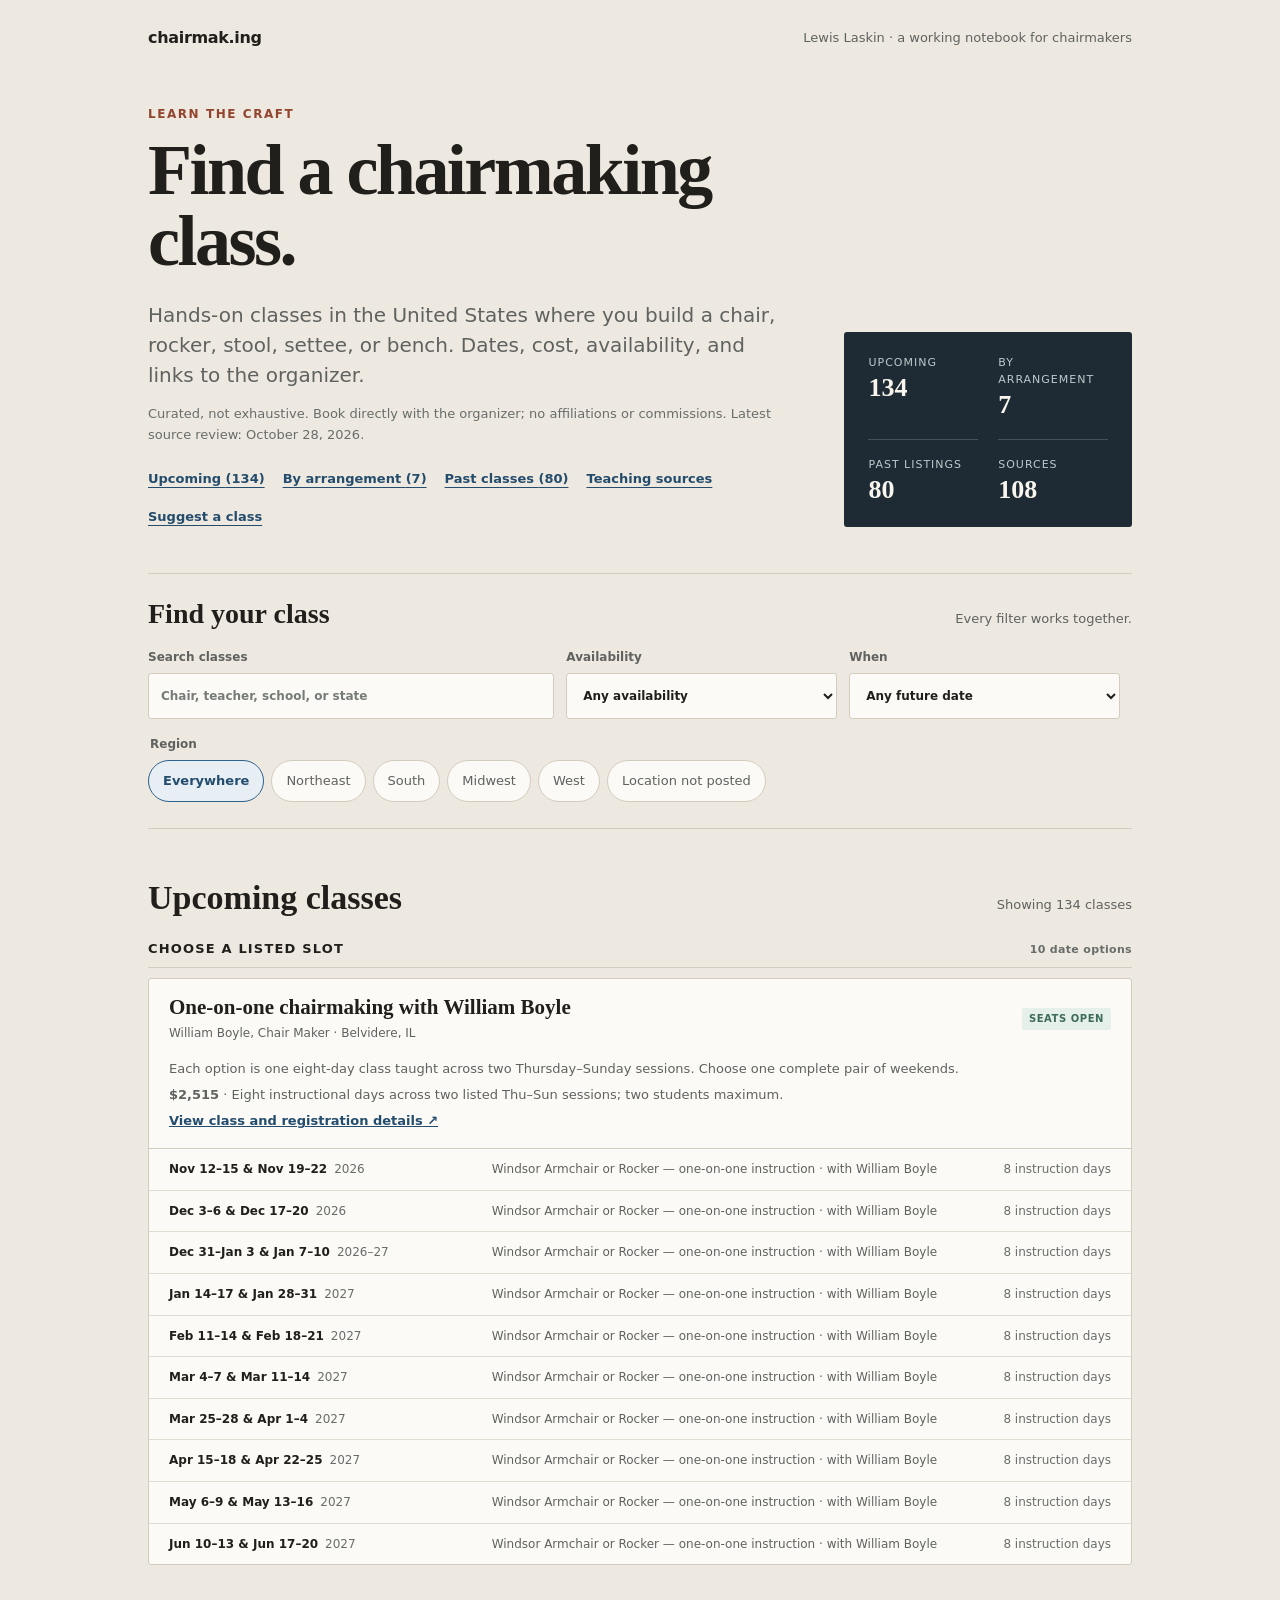
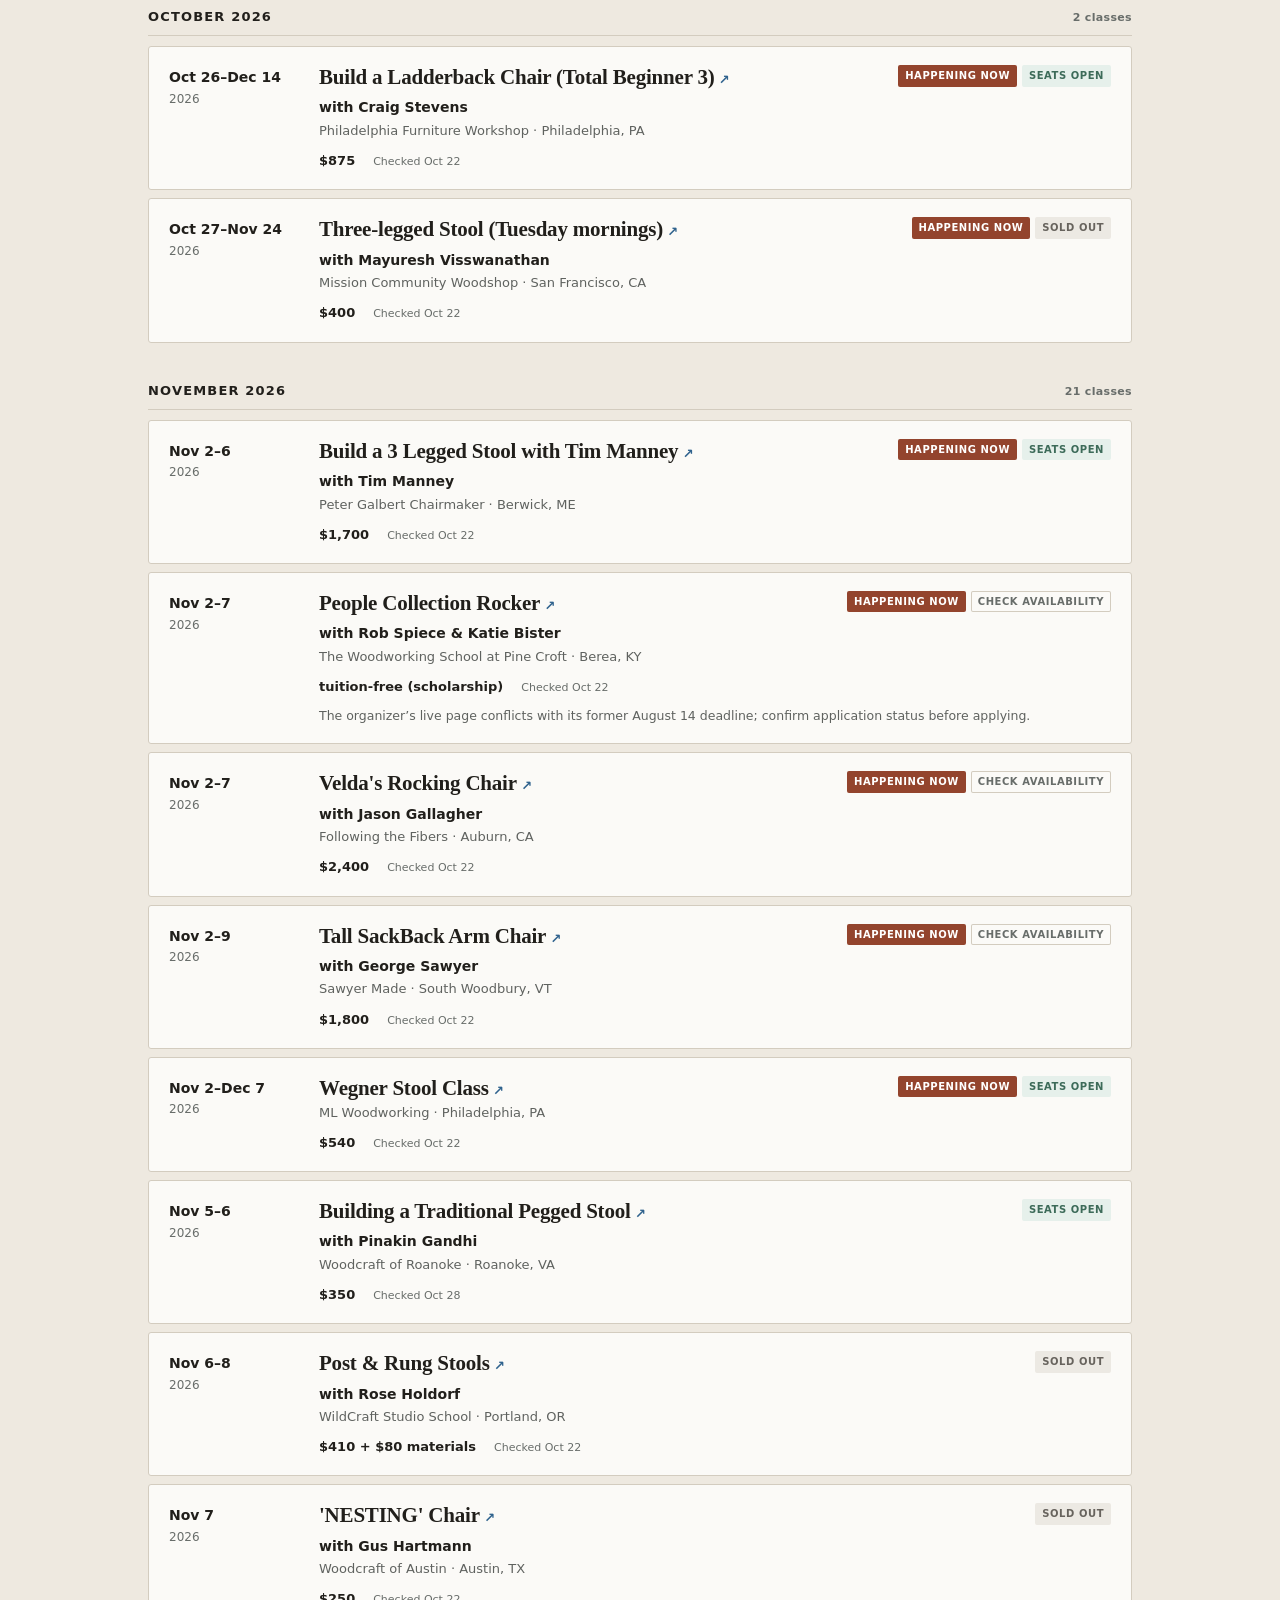
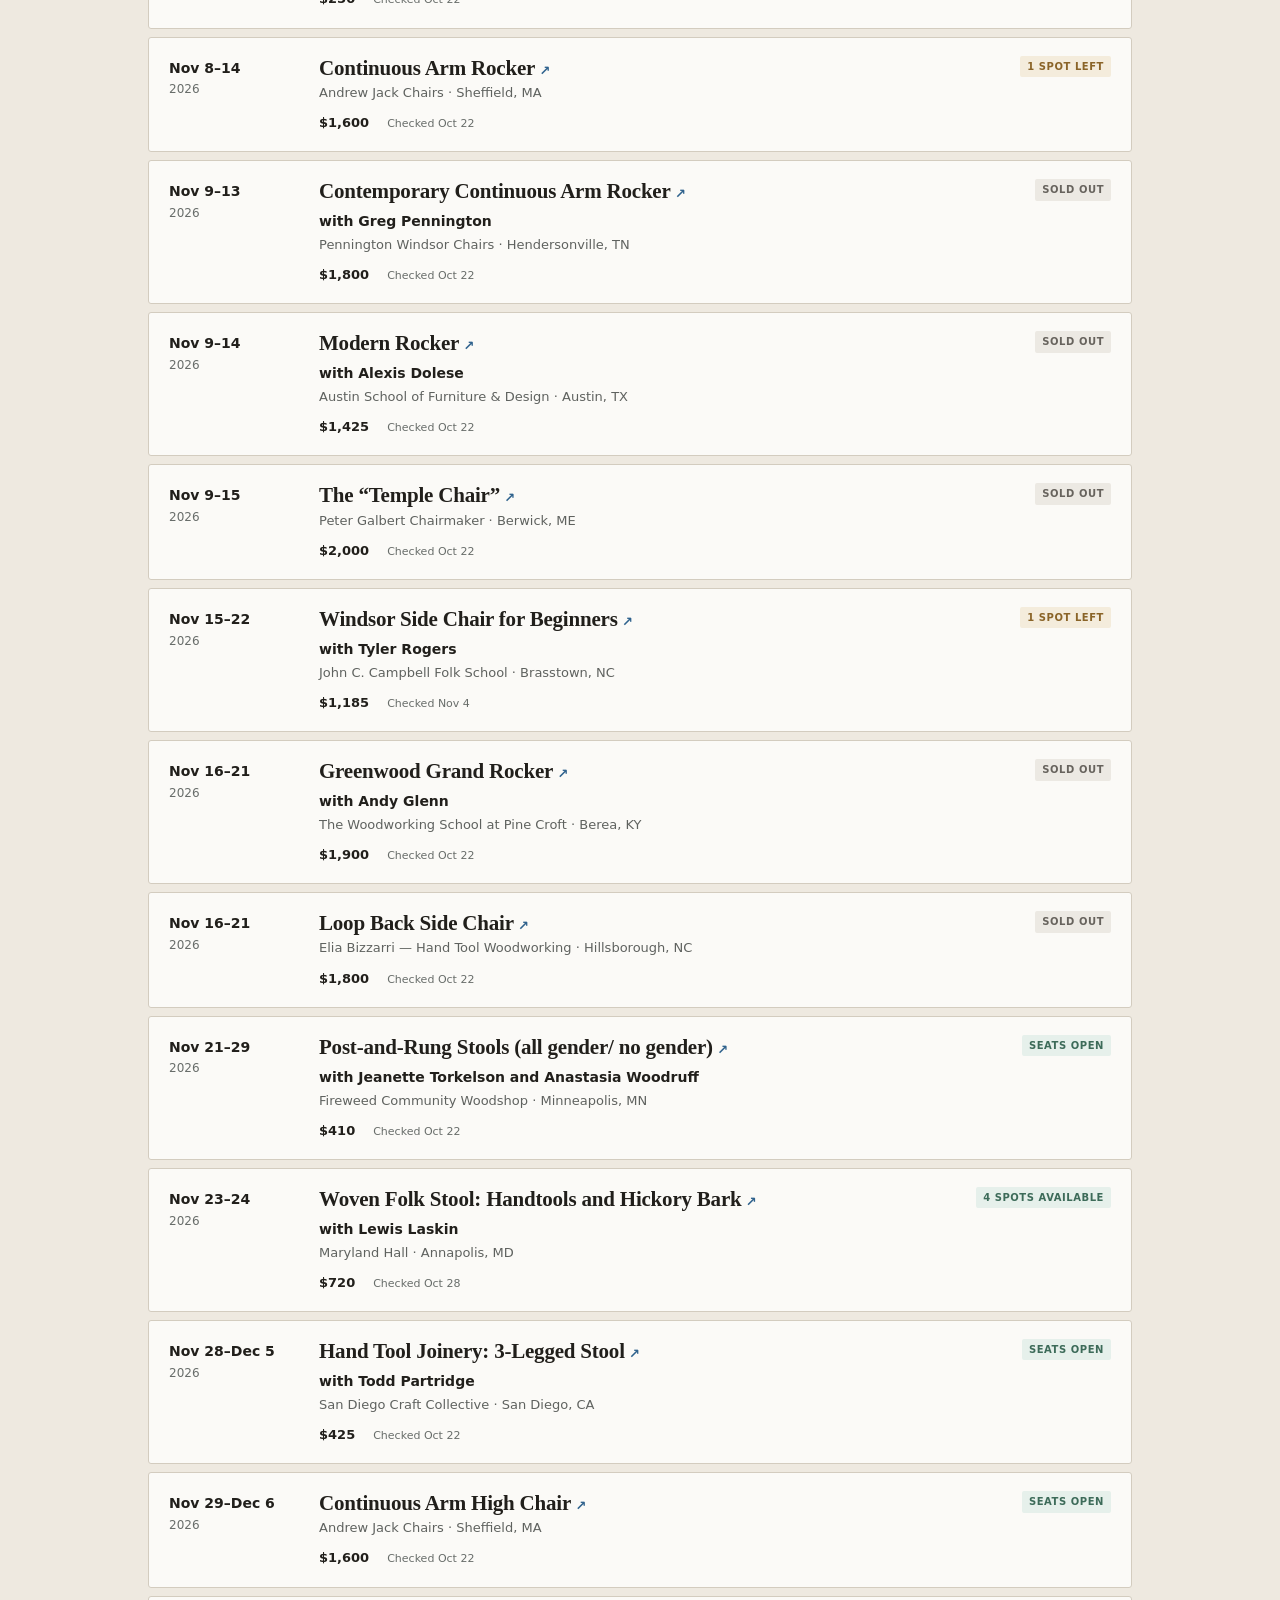
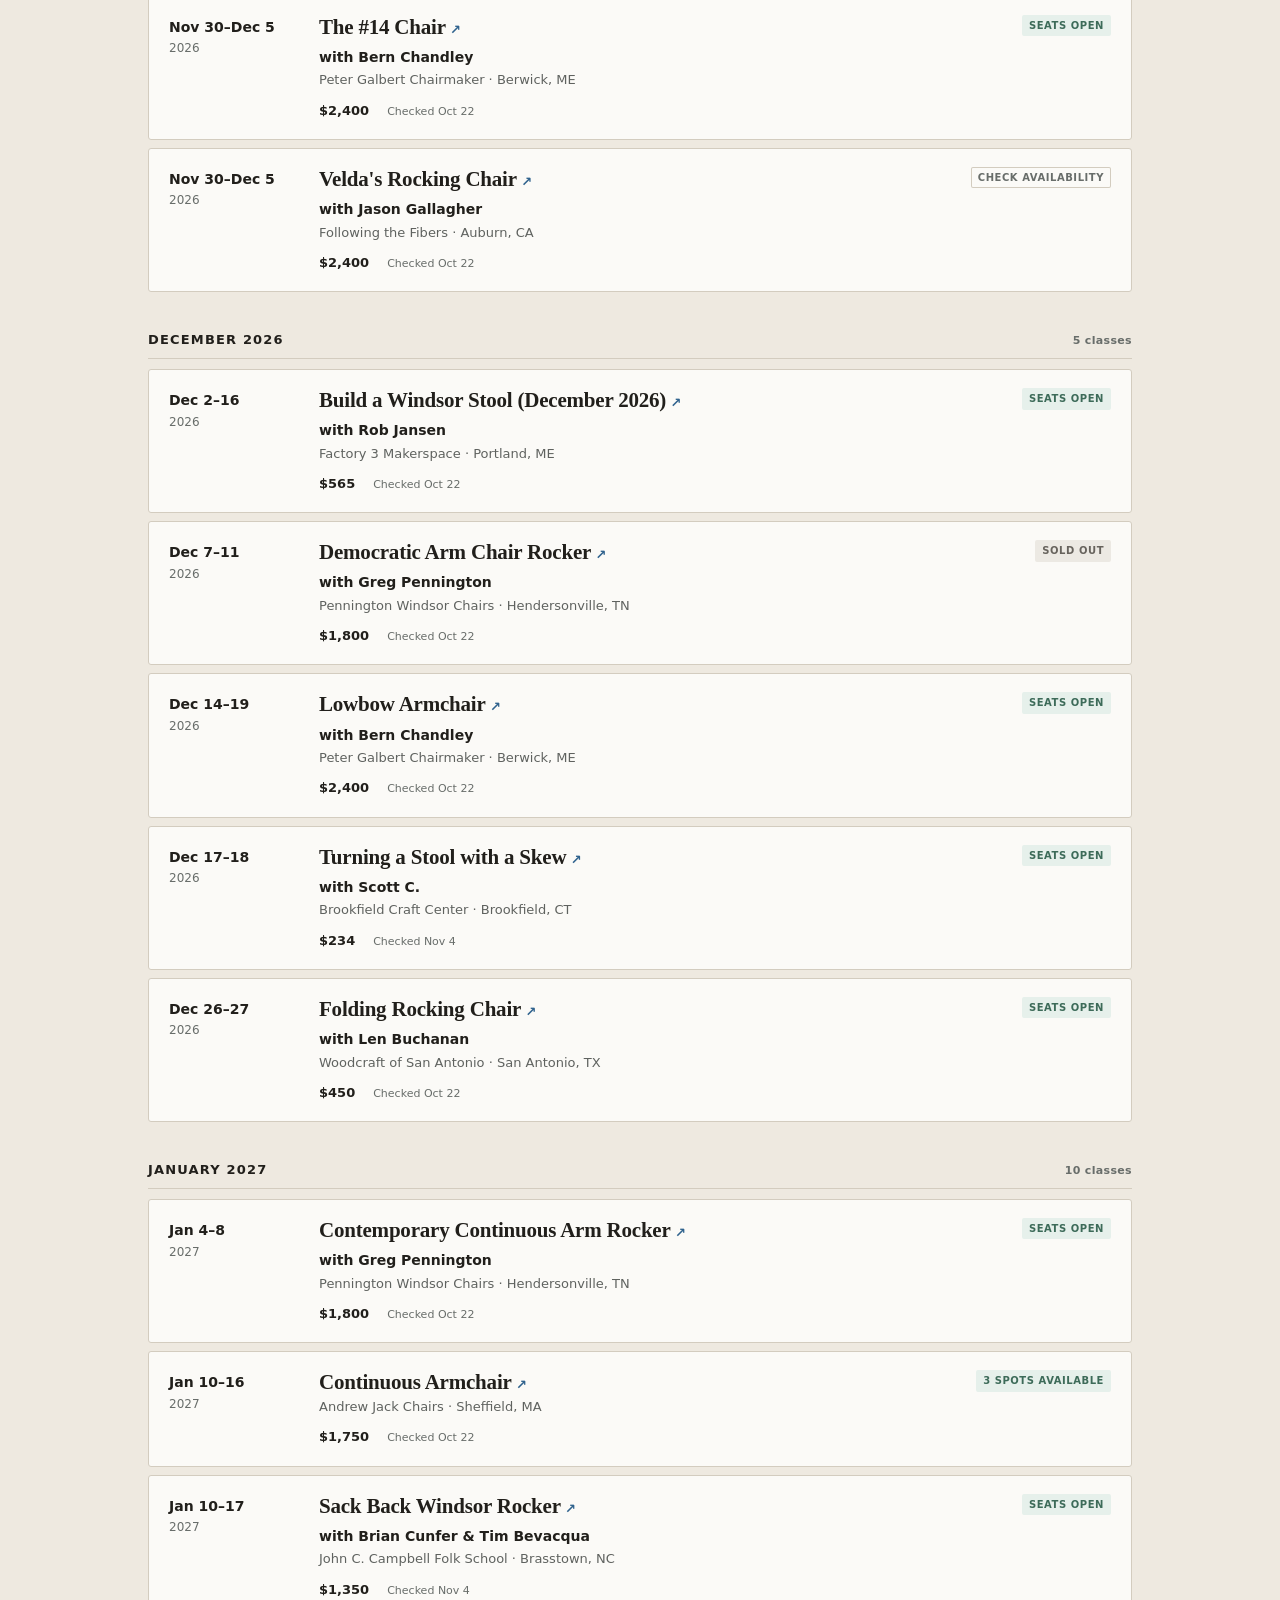
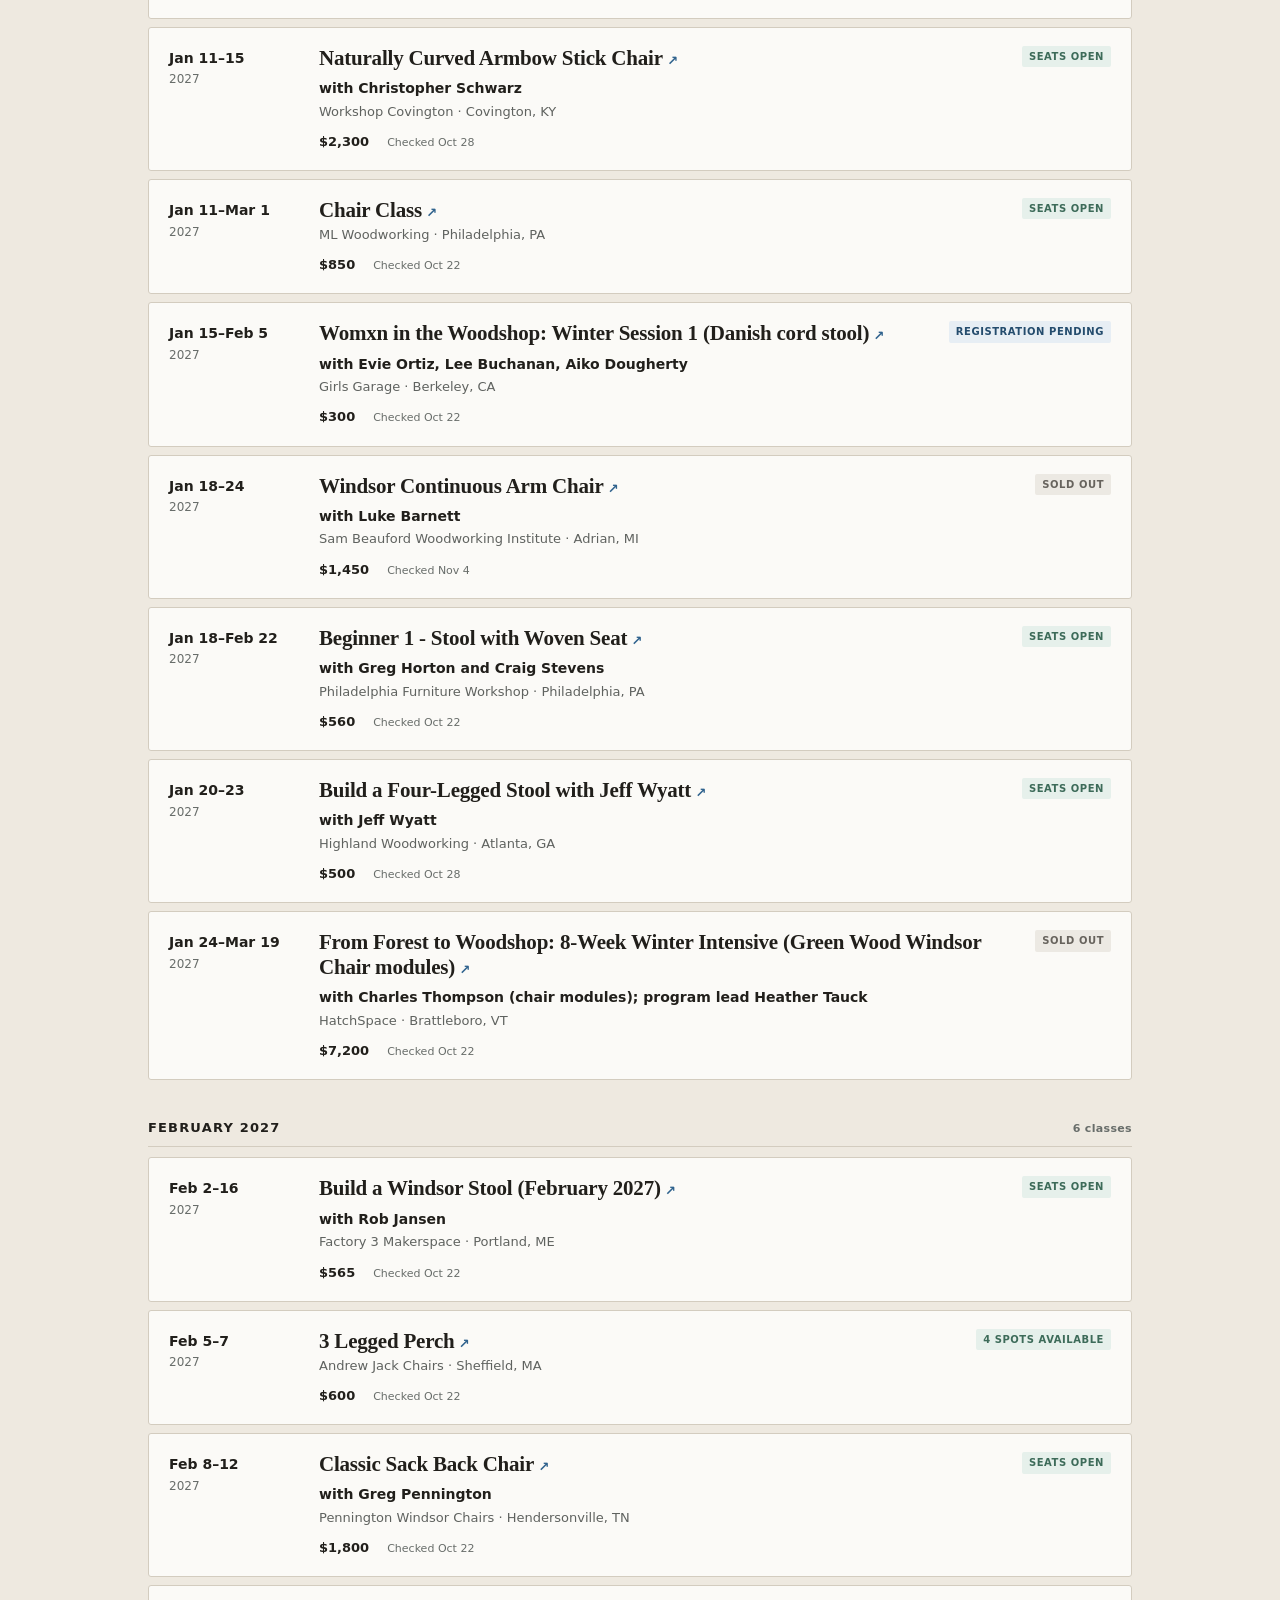
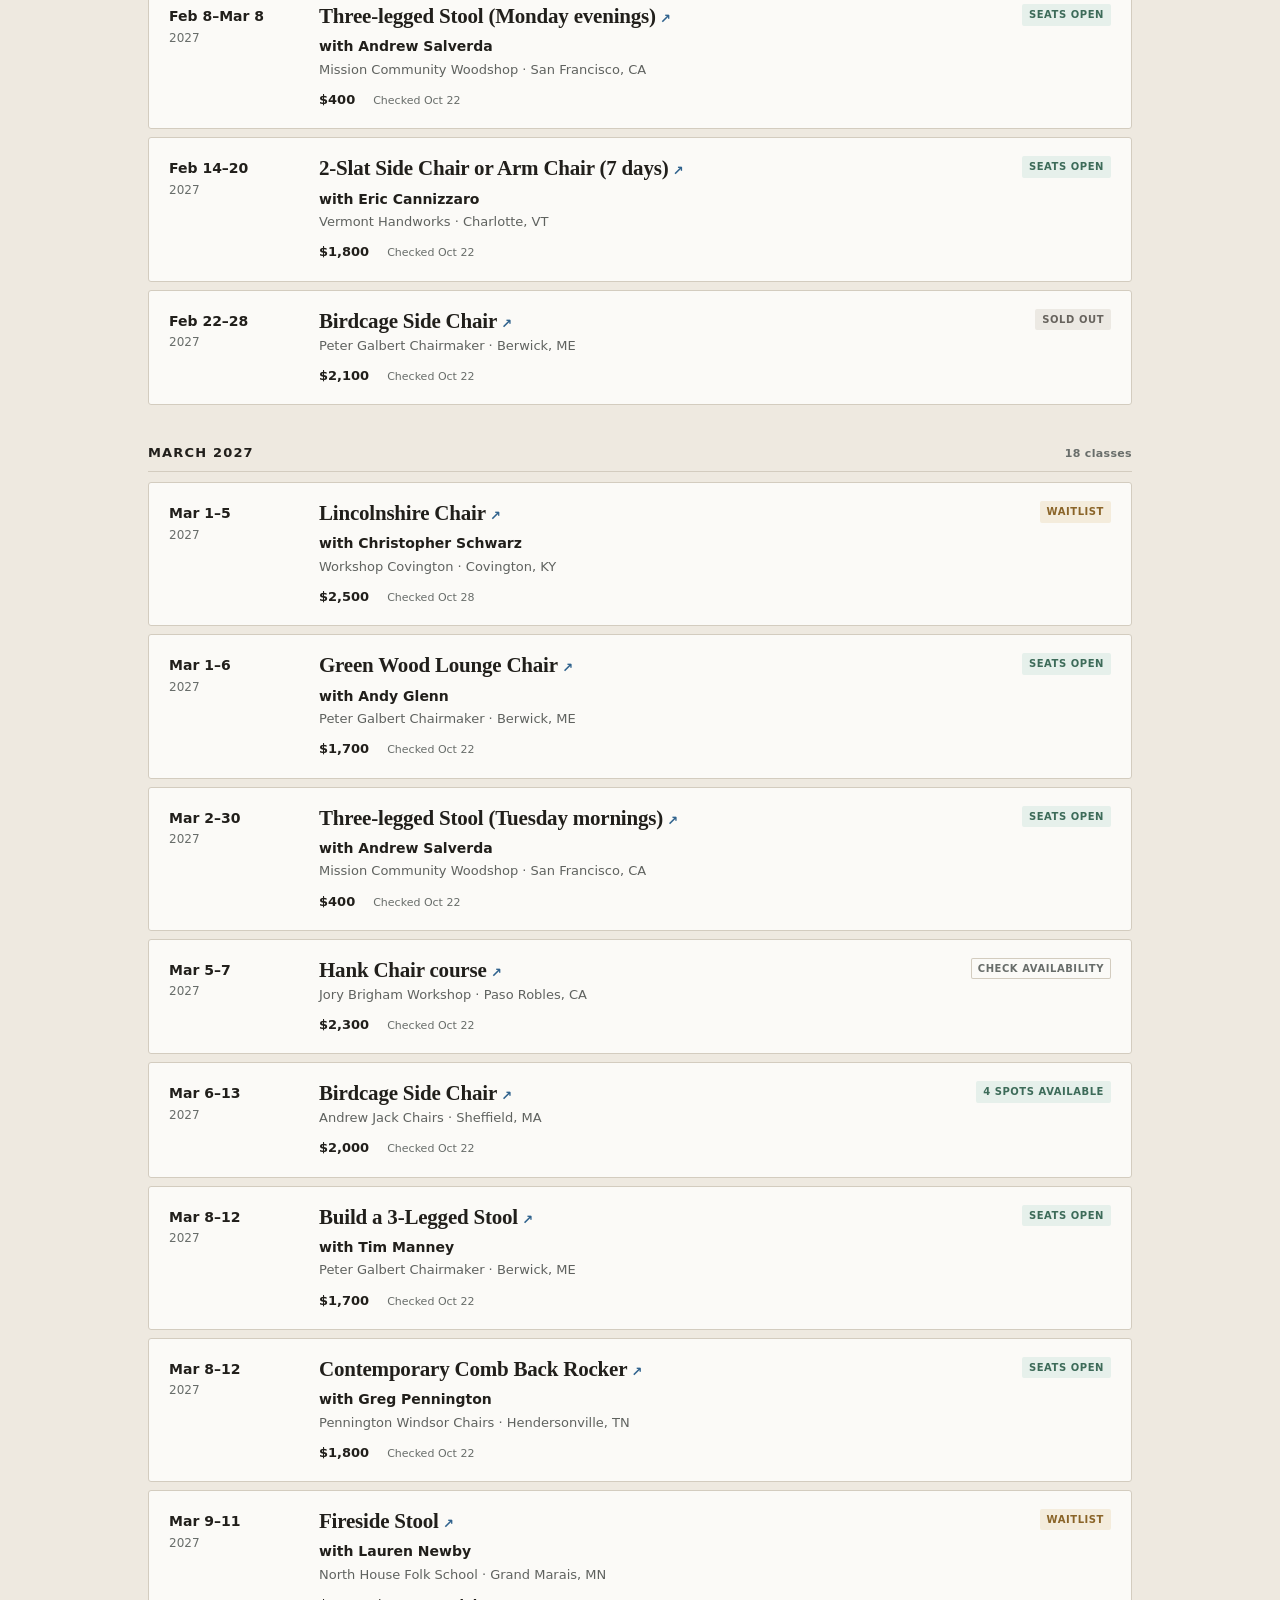
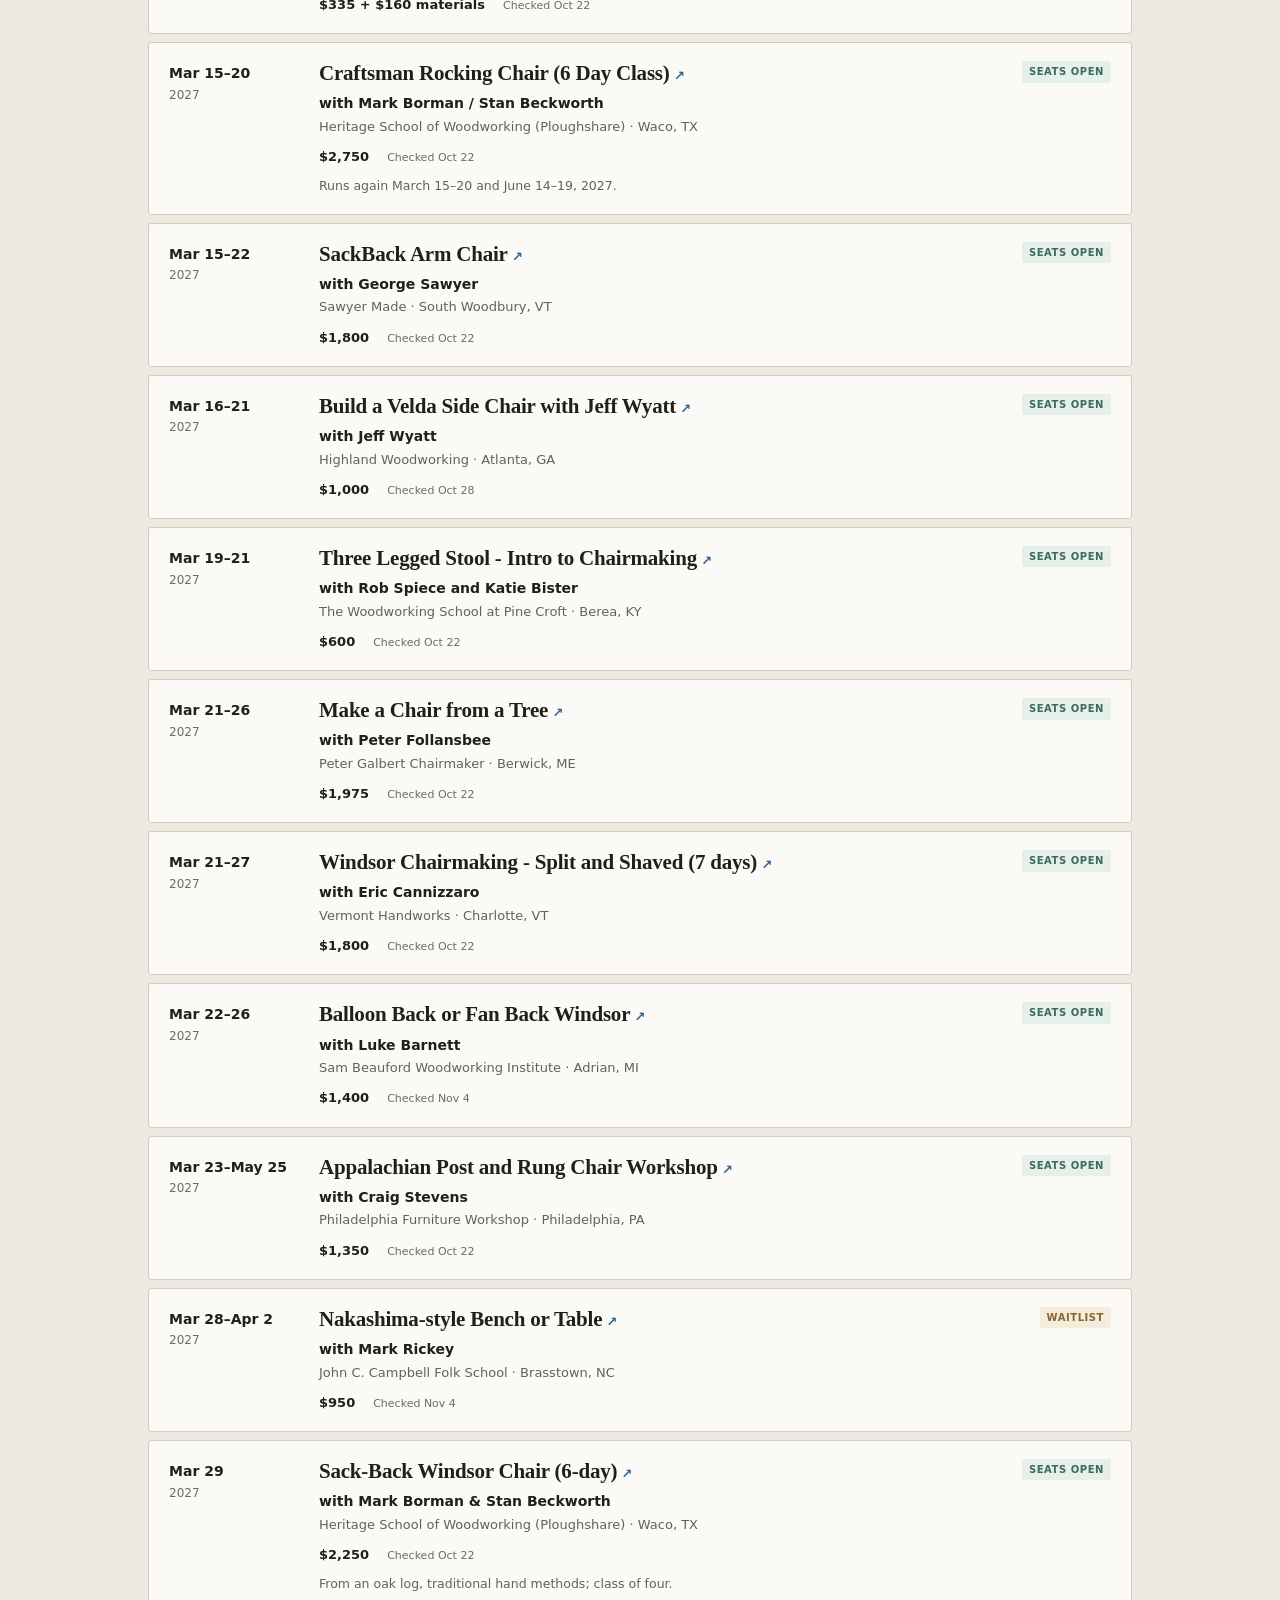
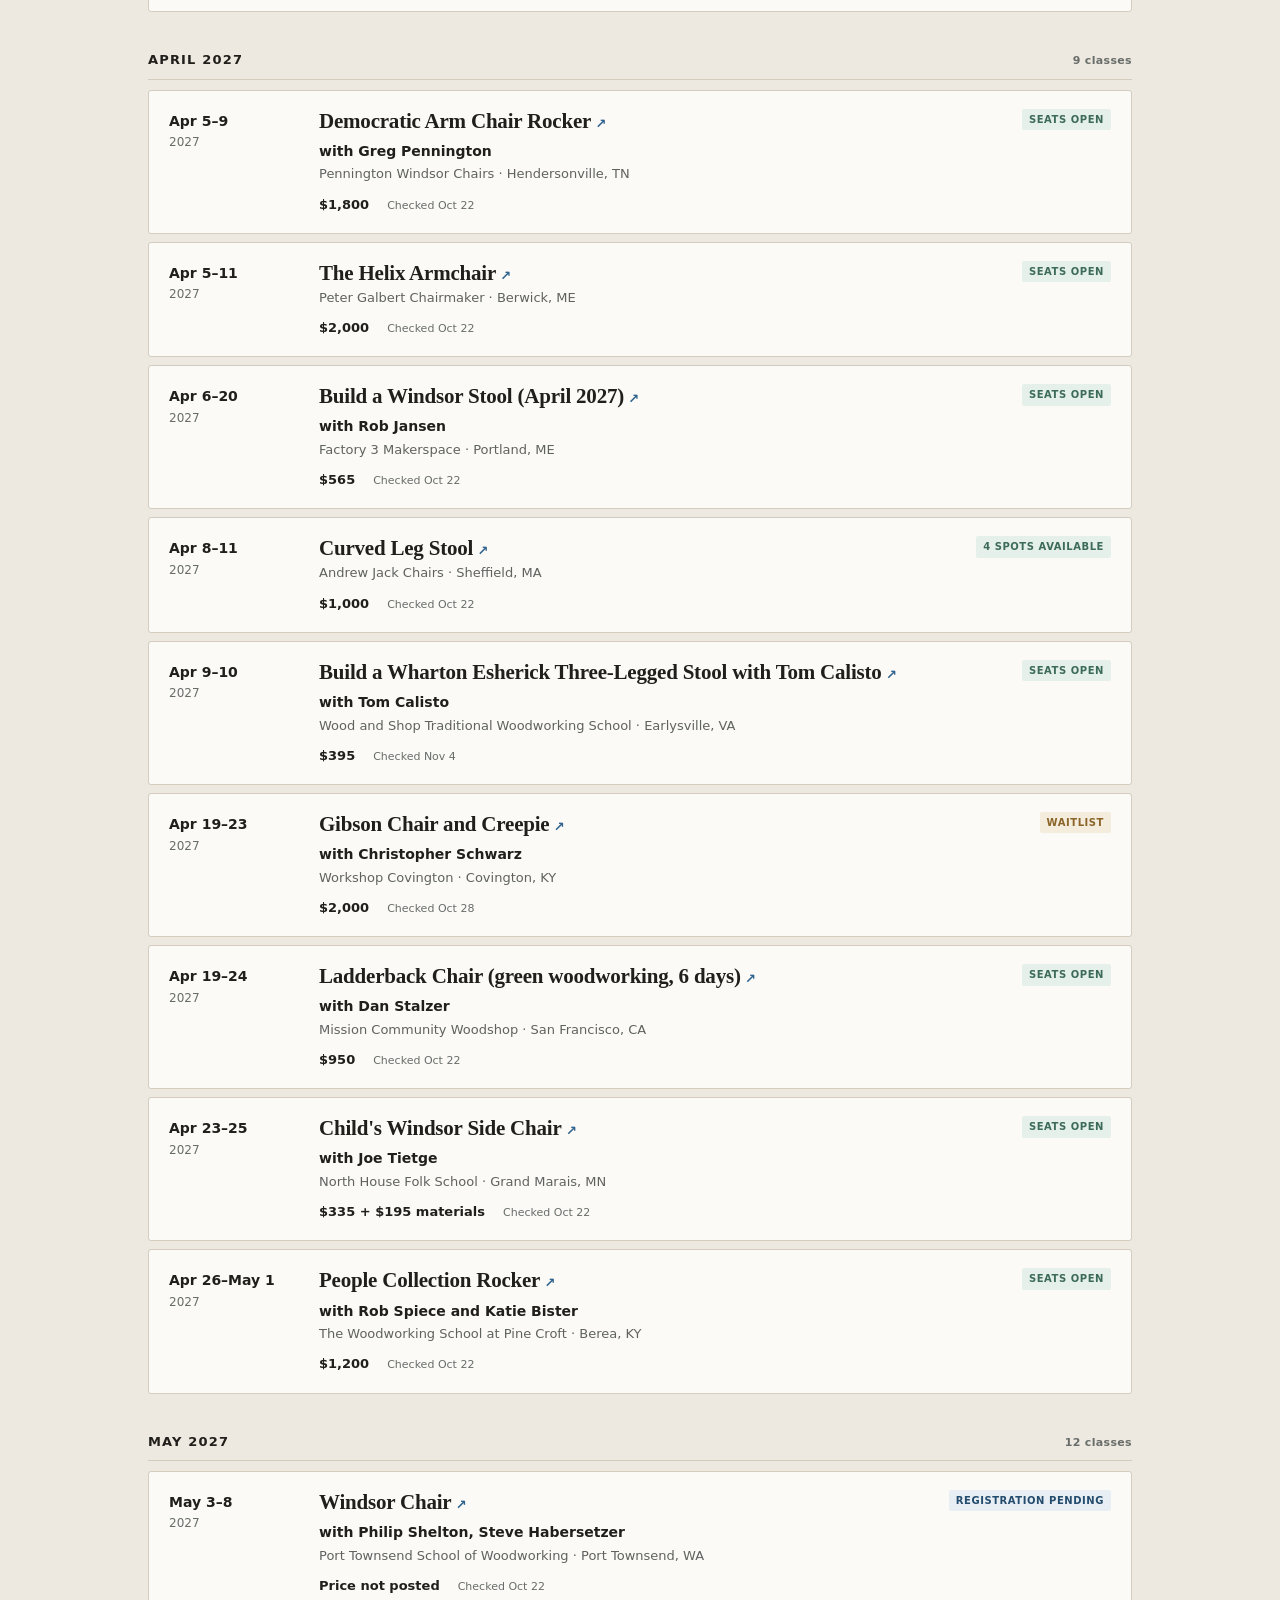
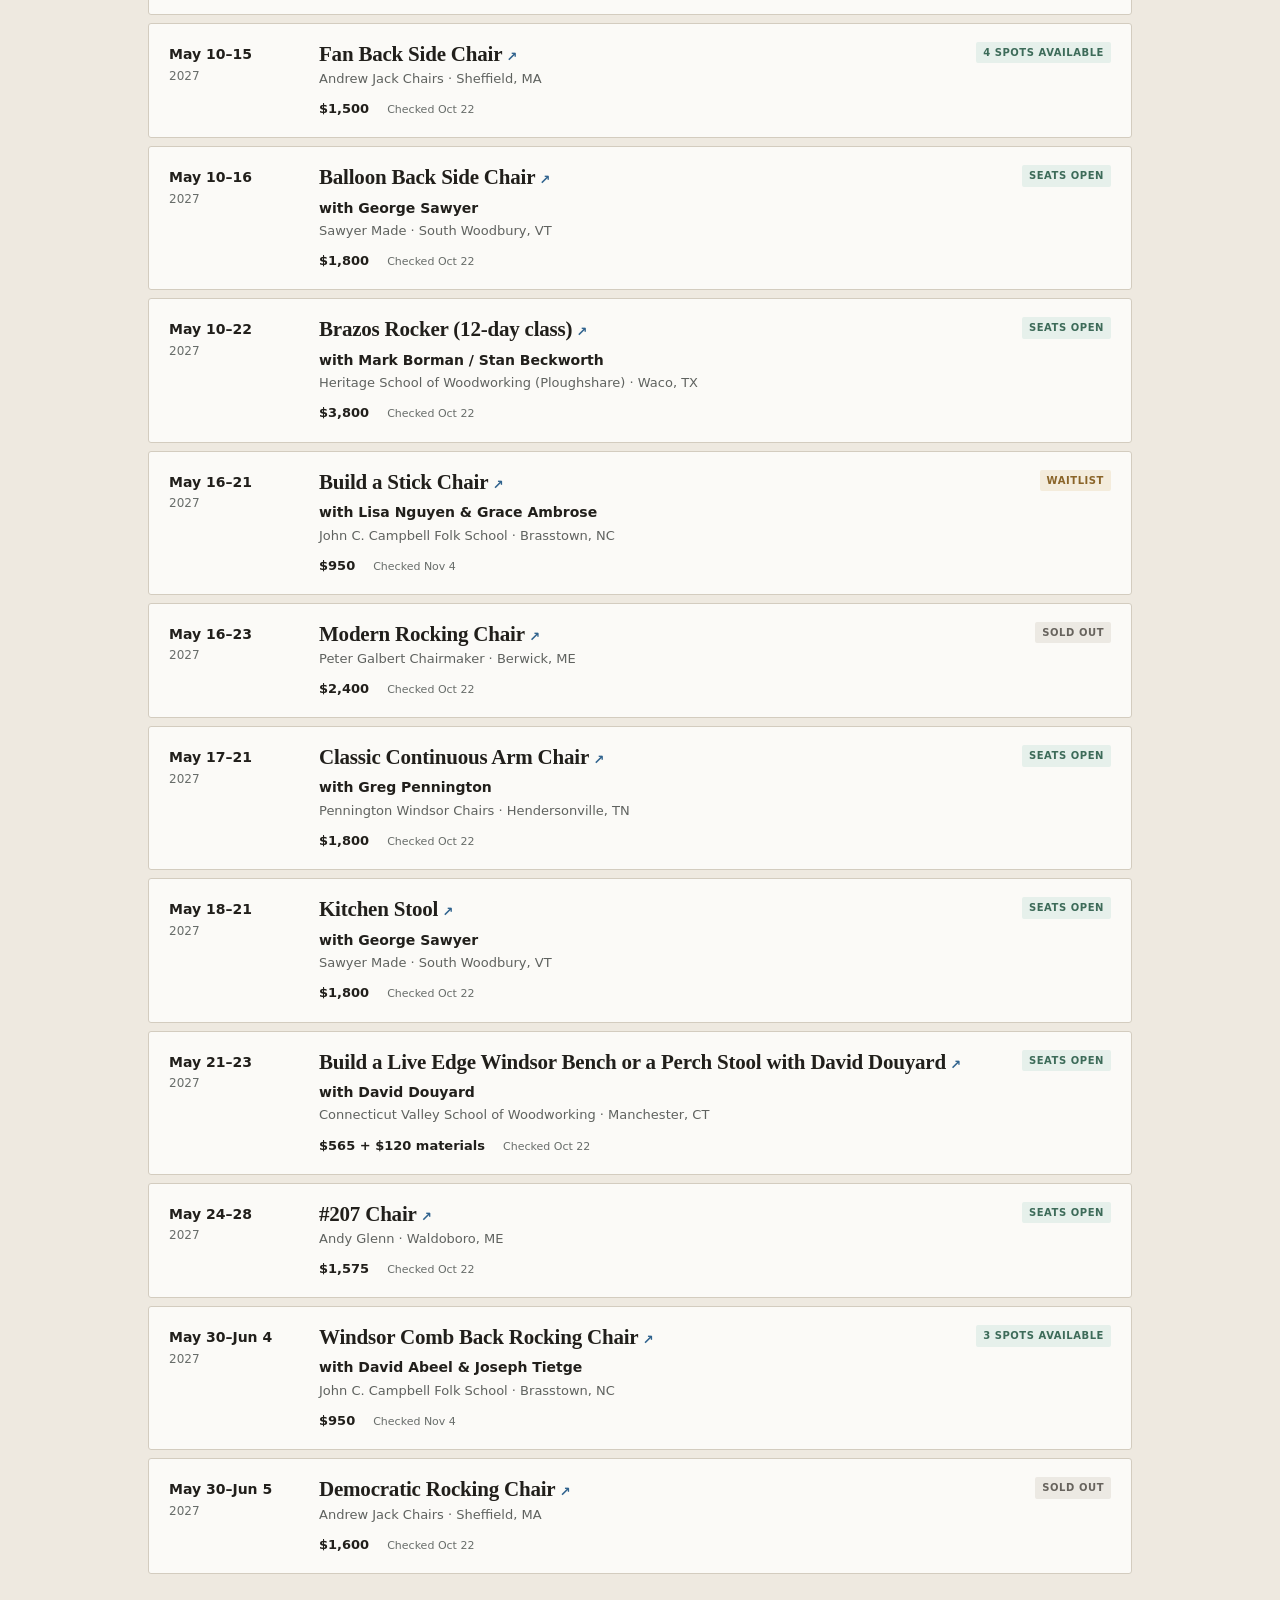
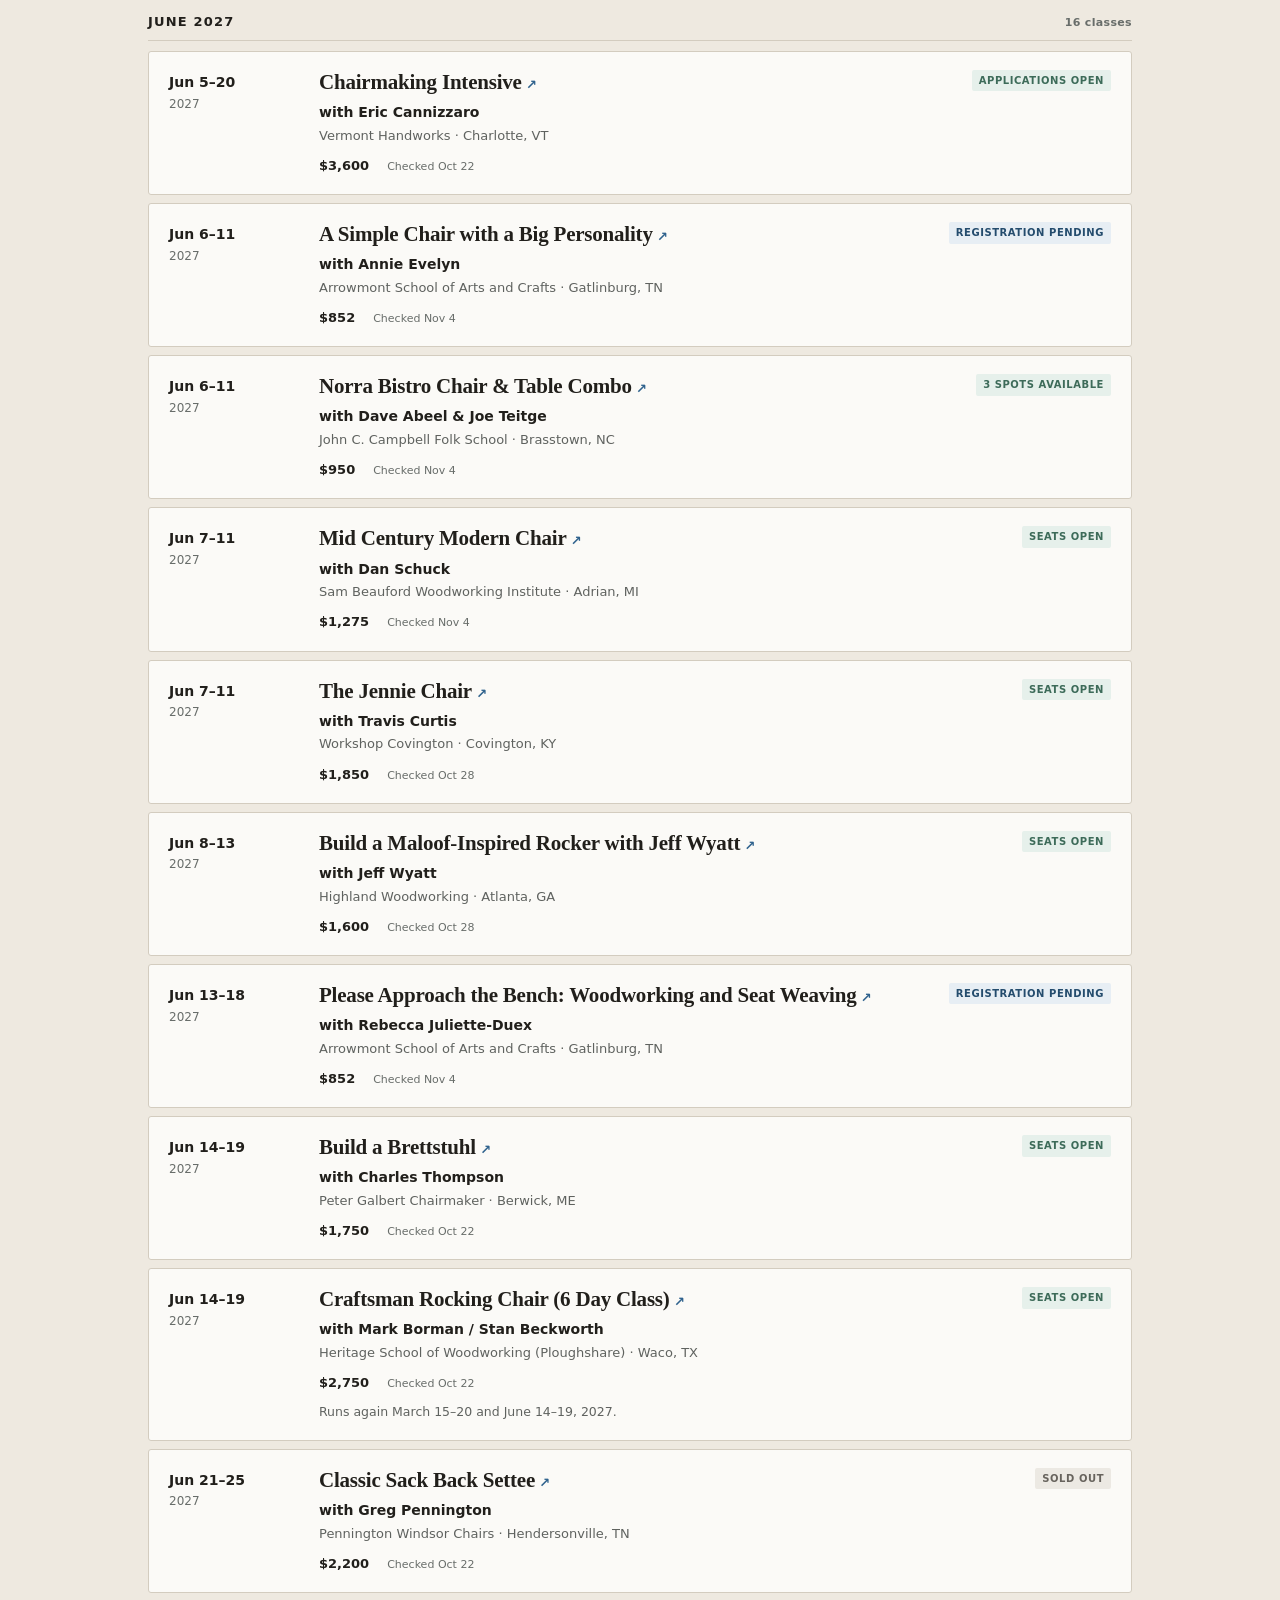
==== commit 3f8b76b2: "classes: regenerated as of 2026-11-04 — 134 upcoming" ====
--- a/classes/index.html
+++ b/classes/index.html
@@ -476,13 +476,13 @@
   <!-- CLASSES:BEGIN -->
 <div class="results-head">
   <h2 id="upcoming">Upcoming classes</h2>
-  <p id="result-summary" aria-live="polite" aria-atomic="true">Showing 139 classes</p>
+  <p id="result-summary" aria-live="polite" aria-atomic="true">Showing 134 classes</p>
 </div>
 <div id="class-results">
   <section class="month-group listed-options-group" data-month="listed-william-boyle-two-weekend-options"
       data-count-label="date option" data-count-label-plural="date options"
       aria-labelledby="listed-william-boyle-two-weekend-options-title">
-    <h3 id="listed-william-boyle-two-weekend-options-title"><span>Choose a listed slot</span><span class="month-count">11 two-weekend date options</span></h3>
+    <h3 id="listed-william-boyle-two-weekend-options-title"><span>Choose a listed slot</span><span class="month-count">10 two-weekend date options</span></h3>
     <details class="listed-offering" open>
       <summary><span><strong>One-on-one chairmaking with William Boyle</strong><small>William Boyle, Chair Maker · Belvidere, IL</small></span><span class="status status--open">Seats open</span></summary>
       <div class="listed-offering-intro">
@@ -492,13 +492,6 @@
       </div>
       <ol class="class-list listed-option-list">
         <li class="class-item listed-option" data-region="MW" data-status="available"
-          data-status-detail="open" data-start="2026-10-22" data-end="2026-11-01"
-          data-year="2026" data-org="william boyle">
-          <div class="listed-option-dates"><time datetime="2026-10-22">Oct 22–25 &amp; Oct 29–Nov 1</time><span>2026</span></div>
-          <span class="listed-option-kind">Windsor Armchair or Rocker — one-on-one instruction · with William Boyle</span>
-          <span class="listed-option-meta">8 instruction days<span class="status status--now">Happening now</span></span>
-        </li>
-        <li class="class-item listed-option" data-region="MW" data-status="available"
           data-status-detail="open" data-start="2026-11-12" data-end="2026-11-22"
           data-year="2026" data-org="william boyle">
           <div class="listed-option-dates"><time datetime="2026-11-12">Nov 12–15 &amp; Nov 19–22</time><span>2026</span></div>
@@ -572,27 +565,8 @@
     </details>
   </section>
   <section class="month-group" data-month="2026-10" aria-labelledby="month-2026-10">
-    <h3 id="month-2026-10"><span>October 2026</span><span class="month-count">6 classes</span></h3>
+    <h3 id="month-2026-10"><span>October 2026</span><span class="month-count">2 classes</span></h3>
     <ol class="class-list">
-      <li class="class-item" data-region="W" data-status="full"
-          data-status-detail="sold-out" data-start="2026-10-24" data-end="2026-11-01"
-          data-year="2026" data-org="san-diego-craft-collective">
-        <article class="class-card">
-          <div class="when"><time datetime="2026-10-24">Oct 24–Nov 1</time><span class="yr">2026</span></div>
-          <div class="class-body">
-            <div class="class-title-row">
-              <h4><a href="https://sandiegocraft.org/product/wooden-stool/" rel="noopener">Hand Tool Joinery: 3-Legged Stool<span aria-hidden="true"> ↗</span></a></h4>
-              <div class="statuses"><span class="status status--now">Happening now</span><span class="status status--sold-out">Sold out</span></div>
-            </div>
-          <p class="class-teacher">with Todd Partridge</p>
-            <p class="class-place">San Diego Craft Collective <span aria-hidden="true">·</span> San Diego, CA</p>
-            <div class="class-facts">
-              <span class="price">$425</span>
-              <span class="checked">Checked <time datetime="2026-10-22">Oct 22</time></span>
-            </div>
-          </div>
-        </article>
-      </li>
       <li class="class-item" data-region="NE" data-status="available"
           data-status-detail="open" data-start="2026-10-26" data-end="2026-12-14"
           data-year="2026" data-org="philadelphia furniture">
@@ -626,63 +600,6 @@
             <p class="class-place">Mission Community Woodshop <span aria-hidden="true">·</span> San Francisco, CA</p>
             <div class="class-facts">
               <span class="price">$400</span>
-              <span class="checked">Checked <time datetime="2026-10-22">Oct 22</time></span>
-            </div>
-          </div>
-        </article>
-      </li>
-      <li class="class-item" data-region="W" data-status="full"
-          data-status-detail="sold-out" data-start="2026-10-30" data-end="2026-11-01"
-          data-year="2026" data-org="tarweed-folk-school">
-        <article class="class-card">
-          <div class="when"><time datetime="2026-10-30">Oct 30–Nov 1</time><span class="yr">2026</span></div>
-          <div class="class-body">
-            <div class="class-title-row">
-              <h4><a href="https://www.tarweedfolkschool.com/classes/three-legged-stool" rel="noopener">Build a Three Legged Stool<span aria-hidden="true"> ↗</span></a></h4>
-              <div class="statuses"><span class="status status--now">Happening now</span><span class="status status--sold-out">Sold out</span></div>
-            </div>
-          <p class="class-teacher">with Duncan Ellinwood and Rose Holdorf</p>
-            <p class="class-place">Tarweed Folk School <span aria-hidden="true">·</span> Corvallis, OR</p>
-            <div class="class-facts">
-              <span class="price">$250 + $75 materials</span>
-              <span class="checked">Checked <time datetime="2026-10-22">Oct 22</time></span>
-            </div>
-          </div>
-        </article>
-      </li>
-      <li class="class-item" data-region="NE" data-status="waitlist"
-          data-status-detail="waitlist" data-start="2026-10-31" data-end="2026-11-01"
-          data-year="2026" data-org="north bennet">
-        <article class="class-card">
-          <div class="when"><time datetime="2026-10-31">Oct 31–Nov 1</time><span class="yr">2026</span></div>
-          <div class="class-body">
-            <div class="class-title-row">
-              <h4><a href="https://nbss.edu/community-education/woodworking/build-a-windsor-bench/" rel="noopener">Build a Windsor Bench<span aria-hidden="true"> ↗</span></a></h4>
-              <div class="statuses"><span class="status status--now">Happening now</span><span class="status status--waitlist">Waitlist</span></div>
-            </div>
-          <p class="class-teacher">with Oliver Strand</p>
-            <p class="class-place">North Bennet Street School <span aria-hidden="true">·</span> Boston, MA</p>
-            <div class="class-facts">
-              <span class="price">$400</span>
-              <span class="checked">Checked <time datetime="2026-10-22">Oct 22</time></span>
-            </div>
-          </div>
-        </article>
-      </li>
-      <li class="class-item" data-region="NE" data-status="waitlist"
-          data-status-detail="waitlist" data-start="2026-10-31" data-end="2026-11-01"
-          data-year="2026" data-org="north bennet">
-        <article class="class-card">
-          <div class="when"><time datetime="2026-10-31">Oct 31–Nov 1</time><span class="yr">2026</span></div>
-          <div class="class-body">
-            <div class="class-title-row">
-              <h4><a href="https://nbss.edu/community-education/woodworking/danish-cord-footstool/" rel="noopener">Danish Cord Footstool<span aria-hidden="true"> ↗</span></a></h4>
-              <div class="statuses"><span class="status status--now">Happening now</span><span class="status status--waitlist">Waitlist</span></div>
-            </div>
-          <p class="class-teacher">with Ellen Kaspern</p>
-            <p class="class-place">North Bennet Street School <span aria-hidden="true">·</span> Boston, MA</p>
-            <div class="class-facts">
-              <span class="price">$425</span>
               <span class="checked">Checked <time datetime="2026-10-22">Oct 22</time></span>
             </div>
           </div>
@@ -701,7 +618,7 @@
           <div class="class-body">
             <div class="class-title-row">
               <h4><a href="https://www.petergalbert.com/schedule/2017/8/16/continuous-arm-class-mw2ns-7tcwx-kp977-zd248-zdyep-nnary-nrga4-kprgx-hw7hn-fx6zx-3hmz3-zsz2k-zjkbz-l67gg-7nl4s" rel="noopener">Build a 3 Legged Stool with Tim Manney<span aria-hidden="true"> ↗</span></a></h4>
-              <div class="statuses"><span class="status status--open">Seats open</span></div>
+              <div class="statuses"><span class="status status--now">Happening now</span><span class="status status--open">Seats open</span></div>
             </div>
           <p class="class-teacher">with Tim Manney</p>
             <p class="class-place">Peter Galbert Chairmaker <span aria-hidden="true">·</span> Berwick, ME</p>
@@ -720,7 +637,7 @@
           <div class="class-body">
             <div class="class-title-row">
               <h4><a href="https://pinecroftwoodschool.com/people-collection-rocker-cmt/" rel="noopener">People Collection Rocker<span aria-hidden="true"> ↗</span></a></h4>
-              <div class="statuses"><span class="status status--unknown">Check availability</span></div>
+              <div class="statuses"><span class="status status--now">Happening now</span><span class="status status--unknown">Check availability</span></div>
             </div>
           <p class="class-teacher">with Rob Spiece &amp; Katie Bister</p>
             <p class="class-place">The Woodworking School at Pine Croft <span aria-hidden="true">·</span> Berea, KY</p>
@@ -740,7 +657,7 @@
           <div class="class-body">
             <div class="class-title-row">
               <h4><a href="https://www.followingthefibers.com/classes-copy" rel="noopener">Velda&#x27;s Rocking Chair<span aria-hidden="true"> ↗</span></a></h4>
-              <div class="statuses"><span class="status status--unknown">Check availability</span></div>
+              <div class="statuses"><span class="status status--now">Happening now</span><span class="status status--unknown">Check availability</span></div>
             </div>
           <p class="class-teacher">with Jason Gallagher</p>
             <p class="class-place">Following the Fibers <span aria-hidden="true">·</span> Auburn, CA</p>
@@ -759,7 +676,7 @@
           <div class="class-body">
             <div class="class-title-row">
               <h4><a href="https://sawyermade.com/classes/" rel="noopener">Tall SackBack Arm Chair<span aria-hidden="true"> ↗</span></a></h4>
-              <div class="statuses"><span class="status status--unknown">Check availability</span></div>
+              <div class="statuses"><span class="status status--now">Happening now</span><span class="status status--unknown">Check availability</span></div>
             </div>
           <p class="class-teacher">with George Sawyer</p>
             <p class="class-place">Sawyer Made <span aria-hidden="true">·</span> South Woodbury, VT</p>
@@ -778,7 +695,7 @@
           <div class="class-body">
             <div class="class-title-row">
               <h4><a href="https://michellelipson.com/classes-sign-up/sling-seat-stool-class" rel="noopener">Wegner Stool Class<span aria-hidden="true"> ↗</span></a></h4>
-              <div class="statuses"><span class="status status--open">Seats open</span></div>
+              <div class="statuses"><span class="status status--now">Happening now</span><span class="status status--open">Seats open</span></div>
             </div>
             <p class="class-place">ML Woodworking <span aria-hidden="true">·</span> Philadelphia, PA</p>
             <div class="class-facts">
@@ -933,7 +850,7 @@
             <p class="class-place">John C. Campbell Folk School <span aria-hidden="true">·</span> Brasstown, NC</p>
             <div class="class-facts">
               <span class="price">$1,185</span>
-              <span class="checked">Checked <time datetime="2026-10-22">Oct 22</time></span>
+              <span class="checked">Checked <time datetime="2026-11-04">Nov 4</time></span>
             </div>
           </div>
         </article>
@@ -1164,7 +1081,7 @@
             <p class="class-place">Brookfield Craft Center <span aria-hidden="true">·</span> Brookfield, CT</p>
             <div class="class-facts">
               <span class="price">$234</span>
-              <span class="checked">Checked <time datetime="2026-10-22">Oct 22</time></span>
+              <span class="checked">Checked <time datetime="2026-11-04">Nov 4</time></span>
             </div>
           </div>
         </article>
@@ -1244,7 +1161,7 @@
             <p class="class-place">John C. Campbell Folk School <span aria-hidden="true">·</span> Brasstown, NC</p>
             <div class="class-facts">
               <span class="price">$1,350</span>
-              <span class="checked">Checked <time datetime="2026-10-22">Oct 22</time></span>
+              <span class="checked">Checked <time datetime="2026-11-04">Nov 4</time></span>
             </div>
           </div>
         </article>
@@ -1319,7 +1236,7 @@
             <p class="class-place">Sam Beauford Woodworking Institute <span aria-hidden="true">·</span> Adrian, MI</p>
             <div class="class-facts">
               <span class="price">$1,450</span>
-              <span class="checked">Checked <time datetime="2026-10-22">Oct 22</time></span>
+              <span class="checked">Checked <time datetime="2026-11-04">Nov 4</time></span>
             </div>
           </div>
         </article>
@@ -1782,7 +1699,7 @@
             <p class="class-place">Sam Beauford Woodworking Institute <span aria-hidden="true">·</span> Adrian, MI</p>
             <div class="class-facts">
               <span class="price">$1,400</span>
-              <span class="checked">Checked <time datetime="2026-10-22">Oct 22</time></span>
+              <span class="checked">Checked <time datetime="2026-11-04">Nov 4</time></span>
             </div>
           </div>
         </article>
@@ -1820,7 +1737,7 @@
             <p class="class-place">John C. Campbell Folk School <span aria-hidden="true">·</span> Brasstown, NC</p>
             <div class="class-facts">
               <span class="price">$950</span>
-              <span class="checked">Checked <time datetime="2026-10-22">Oct 22</time></span>
+              <span class="checked">Checked <time datetime="2026-11-04">Nov 4</time></span>
             </div>
           </div>
         </article>
@@ -1938,7 +1855,7 @@
             <p class="class-place">Wood and Shop Traditional Woodworking School <span aria-hidden="true">·</span> Earlysville, VA</p>
             <div class="class-facts">
               <span class="price">$395</span>
-              <span class="checked">Checked <time datetime="2026-10-22">Oct 22</time></span>
+              <span class="checked">Checked <time datetime="2026-11-04">Nov 4</time></span>
             </div>
           </div>
         </article>
@@ -2113,7 +2030,7 @@
             <p class="class-place">John C. Campbell Folk School <span aria-hidden="true">·</span> Brasstown, NC</p>
             <div class="class-facts">
               <span class="price">$950</span>
-              <span class="checked">Checked <time datetime="2026-10-22">Oct 22</time></span>
+              <span class="checked">Checked <time datetime="2026-11-04">Nov 4</time></span>
             </div>
           </div>
         </article>
@@ -2225,7 +2142,7 @@
             <p class="class-place">John C. Campbell Folk School <span aria-hidden="true">·</span> Brasstown, NC</p>
             <div class="class-facts">
               <span class="price">$950</span>
-              <span class="checked">Checked <time datetime="2026-10-22">Oct 22</time></span>
+              <span class="checked">Checked <time datetime="2026-11-04">Nov 4</time></span>
             </div>
           </div>
         </article>
@@ -2286,7 +2203,7 @@
             <p class="class-place">Arrowmont School of Arts and Crafts <span aria-hidden="true">·</span> Gatlinburg, TN</p>
             <div class="class-facts">
               <span class="price">$852</span>
-              <span class="checked">Checked <time datetime="2026-10-22">Oct 22</time></span>
+              <span class="checked">Checked <time datetime="2026-11-04">Nov 4</time></span>
             </div>
           </div>
         </article>
@@ -2305,7 +2222,7 @@
             <p class="class-place">John C. Campbell Folk School <span aria-hidden="true">·</span> Brasstown, NC</p>
             <div class="class-facts">
               <span class="price">$950</span>
-              <span class="checked">Checked <time datetime="2026-10-22">Oct 22</time></span>
+              <span class="checked">Checked <time datetime="2026-11-04">Nov 4</time></span>
             </div>
           </div>
         </article>
@@ -2324,7 +2241,7 @@
             <p class="class-place">Sam Beauford Woodworking Institute <span aria-hidden="true">·</span> Adrian, MI</p>
             <div class="class-facts">
               <span class="price">$1,275</span>
-              <span class="checked">Checked <time datetime="2026-10-22">Oct 22</time></span>
+              <span class="checked">Checked <time datetime="2026-11-04">Nov 4</time></span>
             </div>
           </div>
         </article>
@@ -2381,7 +2298,7 @@
             <p class="class-place">Arrowmont School of Arts and Crafts <span aria-hidden="true">·</span> Gatlinburg, TN</p>
             <div class="class-facts">
               <span class="price">$852</span>
-              <span class="checked">Checked <time datetime="2026-10-22">Oct 22</time></span>
+              <span class="checked">Checked <time datetime="2026-11-04">Nov 4</time></span>
             </div>
           </div>
         </article>
@@ -2458,7 +2375,7 @@
             <p class="class-place">Sam Beauford Woodworking Institute <span aria-hidden="true">·</span> Adrian, MI</p>
             <div class="class-facts">
               <span class="price">$1,400</span>
-              <span class="checked">Checked <time datetime="2026-10-22">Oct 22</time></span>
+              <span class="checked">Checked <time datetime="2026-11-04">Nov 4</time></span>
             </div>
           </div>
         </article>
@@ -2514,7 +2431,7 @@
             <p class="class-place">John C. Campbell Folk School <span aria-hidden="true">·</span> Brasstown, NC</p>
             <div class="class-facts">
               <span class="price">$950</span>
-              <span class="checked">Checked <time datetime="2026-10-22">Oct 22</time></span>
+              <span class="checked">Checked <time datetime="2026-11-04">Nov 4</time></span>
             </div>
           </div>
         </article>
@@ -2533,7 +2450,7 @@
             <p class="class-place">Florida School of Woodwork <span aria-hidden="true">·</span> Tampa, FL</p>
             <div class="class-facts">
               <span class="price">Price not posted</span>
-              <span class="checked">Checked <time datetime="2026-10-22">Oct 22</time></span>
+              <span class="checked">Checked <time datetime="2026-11-04">Nov 4</time></span>
             </div>
           </div>
         </article>
@@ -2576,7 +2493,7 @@
             <p class="class-place">Penland School of Craft <span aria-hidden="true">·</span> Penland, NC</p>
             <div class="class-facts">
               <span class="price">$2,117</span>
-              <span class="checked">Checked <time datetime="2026-10-22">Oct 22</time></span>
+              <span class="checked">Checked <time datetime="2026-11-04">Nov 4</time></span>
             </div>
           </div>
         </article>
@@ -2595,7 +2512,7 @@
             <p class="class-place">Sam Beauford Woodworking Institute <span aria-hidden="true">·</span> Adrian, MI</p>
             <div class="class-facts">
               <span class="price">$1,275</span>
-              <span class="checked">Checked <time datetime="2026-10-22">Oct 22</time></span>
+              <span class="checked">Checked <time datetime="2026-11-04">Nov 4</time></span>
             </div>
           </div>
         </article>
@@ -2614,7 +2531,7 @@
             <p class="class-place">Sam Beauford Woodworking Institute <span aria-hidden="true">·</span> Adrian, MI</p>
             <div class="class-facts">
               <span class="price">$1,400</span>
-              <span class="checked">Checked <time datetime="2026-10-22">Oct 22</time></span>
+              <span class="checked">Checked <time datetime="2026-11-04">Nov 4</time></span>
             </div>
           </div>
         </article>
@@ -2689,7 +2606,7 @@
             <p class="class-place">Peters Valley School of Craft <span aria-hidden="true">·</span> Layton, NJ</p>
             <div class="class-facts">
               <span class="price">$890</span>
-              <span class="checked">Checked <time datetime="2026-10-22">Oct 22</time></span>
+              <span class="checked">Checked <time datetime="2026-11-04">Nov 4</time></span>
             </div>
           </div>
         </article>
@@ -2708,7 +2625,7 @@
             <p class="class-place">Sam Beauford Woodworking Institute <span aria-hidden="true">·</span> Adrian, MI</p>
             <div class="class-facts">
               <span class="price">$325</span>
-              <span class="checked">Checked <time datetime="2026-10-22">Oct 22</time></span>
+              <span class="checked">Checked <time datetime="2026-11-04">Nov 4</time></span>
             </div>
           </div>
         </article>
@@ -2825,7 +2742,7 @@
             <p class="class-place">Penland School of Craft <span aria-hidden="true">·</span> Penland, NC</p>
             <div class="class-facts">
               <span class="price">$1,219</span>
-              <span class="checked">Checked <time datetime="2026-10-22">Oct 22</time></span>
+              <span class="checked">Checked <time datetime="2026-11-04">Nov 4</time></span>
             </div>
           </div>
         </article>
@@ -2849,7 +2766,7 @@
             <p class="class-place">Florida School of Woodwork <span aria-hidden="true">·</span> Tampa, FL</p>
             <div class="class-facts">
               <span class="price">Price not posted</span>
-              <span class="checked">Checked <time datetime="2026-10-22">Oct 22</time></span>
+              <span class="checked">Checked <time datetime="2026-11-04">Nov 4</time></span>
             </div>
           </div>
         </article>
@@ -2910,10 +2827,10 @@
         </article>
       </li>
       <li class="class-item" data-region="MW" data-status="available"
-          data-status-detail="open" data-start="2027-09-27" data-end="2027-10-04"
+          data-status-detail="open" data-start="2027-09-27" data-end="2027-10-05"
           data-year="2027" data-org="sam beauford">
         <article class="class-card">
-          <div class="when"><time datetime="2027-09-27">Sep 27–Oct 4</time><span class="yr">2027</span></div>
+          <div class="when"><time datetime="2027-09-27">Sep 27–Oct 5</time><span class="yr">2027</span></div>
           <div class="class-body">
             <div class="class-title-row">
               <h4><a href="https://ce.sbwi.edu/s/courseoffering/0P0V40000006bMfKAI" rel="noopener">Comb Back Rocker with Félix Bouchet<span aria-hidden="true"> ↗</span></a></h4>
@@ -2923,7 +2840,7 @@
             <p class="class-place">Sam Beauford Woodworking Institute <span aria-hidden="true">·</span> Adrian, MI</p>
             <div class="class-facts">
               <span class="price">$1,600</span>
-              <span class="checked">Checked <time datetime="2026-10-22">Oct 22</time></span>
+              <span class="checked">Checked <time datetime="2026-11-04">Nov 4</time></span>
             </div>
           </div>
         </article>
@@ -2966,7 +2883,7 @@
             <p class="class-place">Arrowmont School of Arts and Crafts <span aria-hidden="true">·</span> Gatlinburg, TN</p>
             <div class="class-facts">
               <span class="price">$852</span>
-              <span class="checked">Checked <time datetime="2026-10-22">Oct 22</time></span>
+              <span class="checked">Checked <time datetime="2026-11-04">Nov 4</time></span>
             </div>
           </div>
         </article>
@@ -3009,7 +2926,7 @@
             <p class="class-place">Sam Beauford Woodworking Institute <span aria-hidden="true">·</span> Adrian, MI</p>
             <div class="class-facts">
               <span class="price">$1,800</span>
-              <span class="checked">Checked <time datetime="2026-10-22">Oct 22</time></span>
+              <span class="checked">Checked <time datetime="2026-11-04">Nov 4</time></span>
             </div>
           </div>
         </article>
@@ -3139,7 +3056,7 @@
       <p class="eyebrow">The teaching record</p>
       <h2 id="past-title">Past classes</h2>
     </div>
-    <p>75 verified past listings help reveal who teaches what, where it happens, and which curricula have returned. A pattern is a clue—not a promise of another class.</p>
+    <p>80 verified past listings help reveal who teaches what, where it happens, and which curricula have returned. A pattern is a clue—not a promise of another class.</p>
   </div>
   <div class="pattern-block" aria-labelledby="patterns-title">
     <div class="pattern-heading"><h3 id="patterns-title">Observed repeats</h3><p>Only explicitly matched curricula are grouped.</p></div>
@@ -3194,17 +3111,37 @@
   <div class="archive-tools">
     <label class="field"><span>Search past classes</span><input id="past-search" type="search" autocomplete="off" placeholder="Class, teacher, school, or state"></label>
     <label class="field"><span>Year</span><select id="past-year"><option value="all">All years</option><option value="2026">2026</option><option value="2025">2025</option><option value="2024">2024</option><option value="2023">2023</option></select></label>
-    <p id="past-result-summary" aria-live="polite" aria-atomic="true">Showing 75 past classes</p>
+    <p id="past-result-summary" aria-live="polite" aria-atomic="true">Showing 80 past classes</p>
   </div>
   <div class="archive-years" id="past-results">
     <details class="archive-year" data-past-year-group="2026" open>
-      <summary><span>2026</span><span class="past-year-count">49 classes</span></summary>
+      <summary><span>2026</span><span class="past-year-count">54 classes</span></summary>
       <ol class="past-list">
+        <li class="past-item" data-past-year="2026" data-org="north bennet">
+          <time datetime="2026-10-31">Oct 31–Nov 1</time>
+          <div><h4><a href="https://nbss.edu/community-education/woodworking/danish-cord-footstool/" rel="noopener">Danish Cord Footstool<span aria-hidden="true"> ↗</span></a></h4><p>with Ellen Kaspern · North Bennet Street School · Boston, MA</p></div>
+          <span class="completed">Completed</span>
+        </li>
+        <li class="past-item" data-past-year="2026" data-org="north bennet">
+          <time datetime="2026-10-31">Oct 31–Nov 1</time>
+          <div><h4><a href="https://nbss.edu/community-education/woodworking/build-a-windsor-bench/" rel="noopener">Build a Windsor Bench<span aria-hidden="true"> ↗</span></a></h4><p>with Oliver Strand · North Bennet Street School · Boston, MA</p></div>
+          <span class="completed">Completed</span>
+        </li>
+        <li class="past-item" data-past-year="2026" data-org="">
+          <time datetime="2026-10-30">Oct 30–Nov 1</time>
+          <div><h4><a href="https://www.tarweedfolkschool.com/classes/three-legged-stool" rel="noopener">Build a Three Legged Stool<span aria-hidden="true"> ↗</span></a></h4><p>with Duncan Ellinwood and Rose Holdorf · Tarweed Folk School · Corvallis, OR</p></div>
+          <span class="completed">Completed</span>
+        </li>
         <li class="past-item" data-past-year="2026" data-org="arrowmont">
           <time datetime="2026-10-25">Oct 25–30</time>
           <div><h4><a href="https://arrowmont.org/workshop/plant-based-woodworking-greenwood-chairmaking" rel="noopener">Plant-Based Woodworking: Greenwood Chairmaking<span aria-hidden="true"> ↗</span></a></h4><p>with Gina Siepel · Arrowmont School of Arts and Crafts · Gatlinburg, TN</p></div>
           <span class="completed">Completed</span>
         </li>
+        <li class="past-item" data-past-year="2026" data-org="">
+          <time datetime="2026-10-24">Oct 24–Nov 1</time>
+          <div><h4><a href="https://sandiegocraft.org/product/wooden-stool/" rel="noopener">Hand Tool Joinery: 3-Legged Stool<span aria-hidden="true"> ↗</span></a></h4><p>with Todd Partridge · San Diego Craft Collective · San Diego, CA</p></div>
+          <span class="completed">Completed</span>
+        </li>
         <li class="past-item" data-past-year="2026" data-org="saratoga joinery">
           <time datetime="2026-10-24">Oct 24–25</time>
           <div><h4><a href="https://www.saratogajoinery.org/community-classes" rel="noopener">Woodturning: Turn a Low Stool<span aria-hidden="true"> ↗</span></a></h4><p>Saratoga Joinery · Saratoga Springs, NY</p></div>
@@ -3223,6 +3160,11 @@
         <li class="past-item" data-past-year="2026" data-org="">
           <time datetime="2026-10-23">Oct 23–25</time>
           <div><h4><a href="https://www.kcwg.org/event-6839423" rel="noopener">Side Chair Class<span aria-hidden="true"> ↗</span></a></h4><p>with Grace Ambrose and Alex Bear · Kansas City Woodworkers&#x27; Guild · Kansas City, MO</p></div>
+          <span class="completed">Completed</span>
+        </li>
+        <li class="past-item" data-past-year="2026" data-org="william boyle">
+          <time datetime="2026-10-22">Oct 22–25 &amp; Oct 29–Nov 1</time>
+          <div><h4><a href="https://williamboylechairmaker.com/store/p/one-on-one-chair-making-instruction" rel="noopener">Windsor Armchair or Rocker — one-on-one instruction<span aria-hidden="true"> ↗</span></a></h4><p>with William Boyle · William Boyle, Chair Maker · Belvidere, IL</p></div>
           <span class="completed">Completed</span>
         </li>
         <li class="past-item" data-past-year="2026" data-org="andy glenn">
@@ -3634,7 +3576,7 @@
         </li>
         <li class="school">
           <div class="school-who"><a href="https://www.nbss.edu/" rel="noopener">North Bennet Street School<span aria-hidden="true"> ↗</span></a><span class="where">Boston, MA</span></div>
-          <span class="school-badges"><a class="school-badge" href="?school=north bennet#upcoming">2 upcoming classes</a><a class="school-badge school-badge--quiet" href="#past">4 past classes</a></span>
+          <span class="school-badges"><a class="school-badge school-badge--quiet" href="#past">6 past classes</a></span>
         </li>
         <li class="school">
           <div class="school-who"><a href="https://canvas.snowfarm.org/classes?medium=Woodworking" rel="noopener">Snow Farm: The New England Craft Program<span aria-hidden="true"> ↗</span></a><span class="where">Williamsburg, MA</span></div>
@@ -3820,7 +3762,7 @@
         </li>
         <li class="school">
           <div class="school-who"><a href="https://williamboylechairmaker.com/store/p/one-on-one-chair-making-instruction" rel="noopener">William Boyle, Chair Maker<span aria-hidden="true"> ↗</span></a><span class="where">Belvidere, IL</span></div>
-          <span class="school-badges"><a class="school-badge" href="?school=william boyle#upcoming">11 upcoming classes</a><a class="school-badge school-badge--quiet" href="#past">1 past class</a></span>
+          <span class="school-badges"><a class="school-badge" href="?school=william boyle#upcoming">10 upcoming classes</a><a class="school-badge school-badge--quiet" href="#past">2 past classes</a></span>
         </li>
         <li class="school">
           <div class="school-who"><a href="https://www.marcadams.com/workshops/" rel="noopener">Marc Adams School of Woodworking<span aria-hidden="true"> ↗</span></a><span class="where">Franklin, IN</span></div>
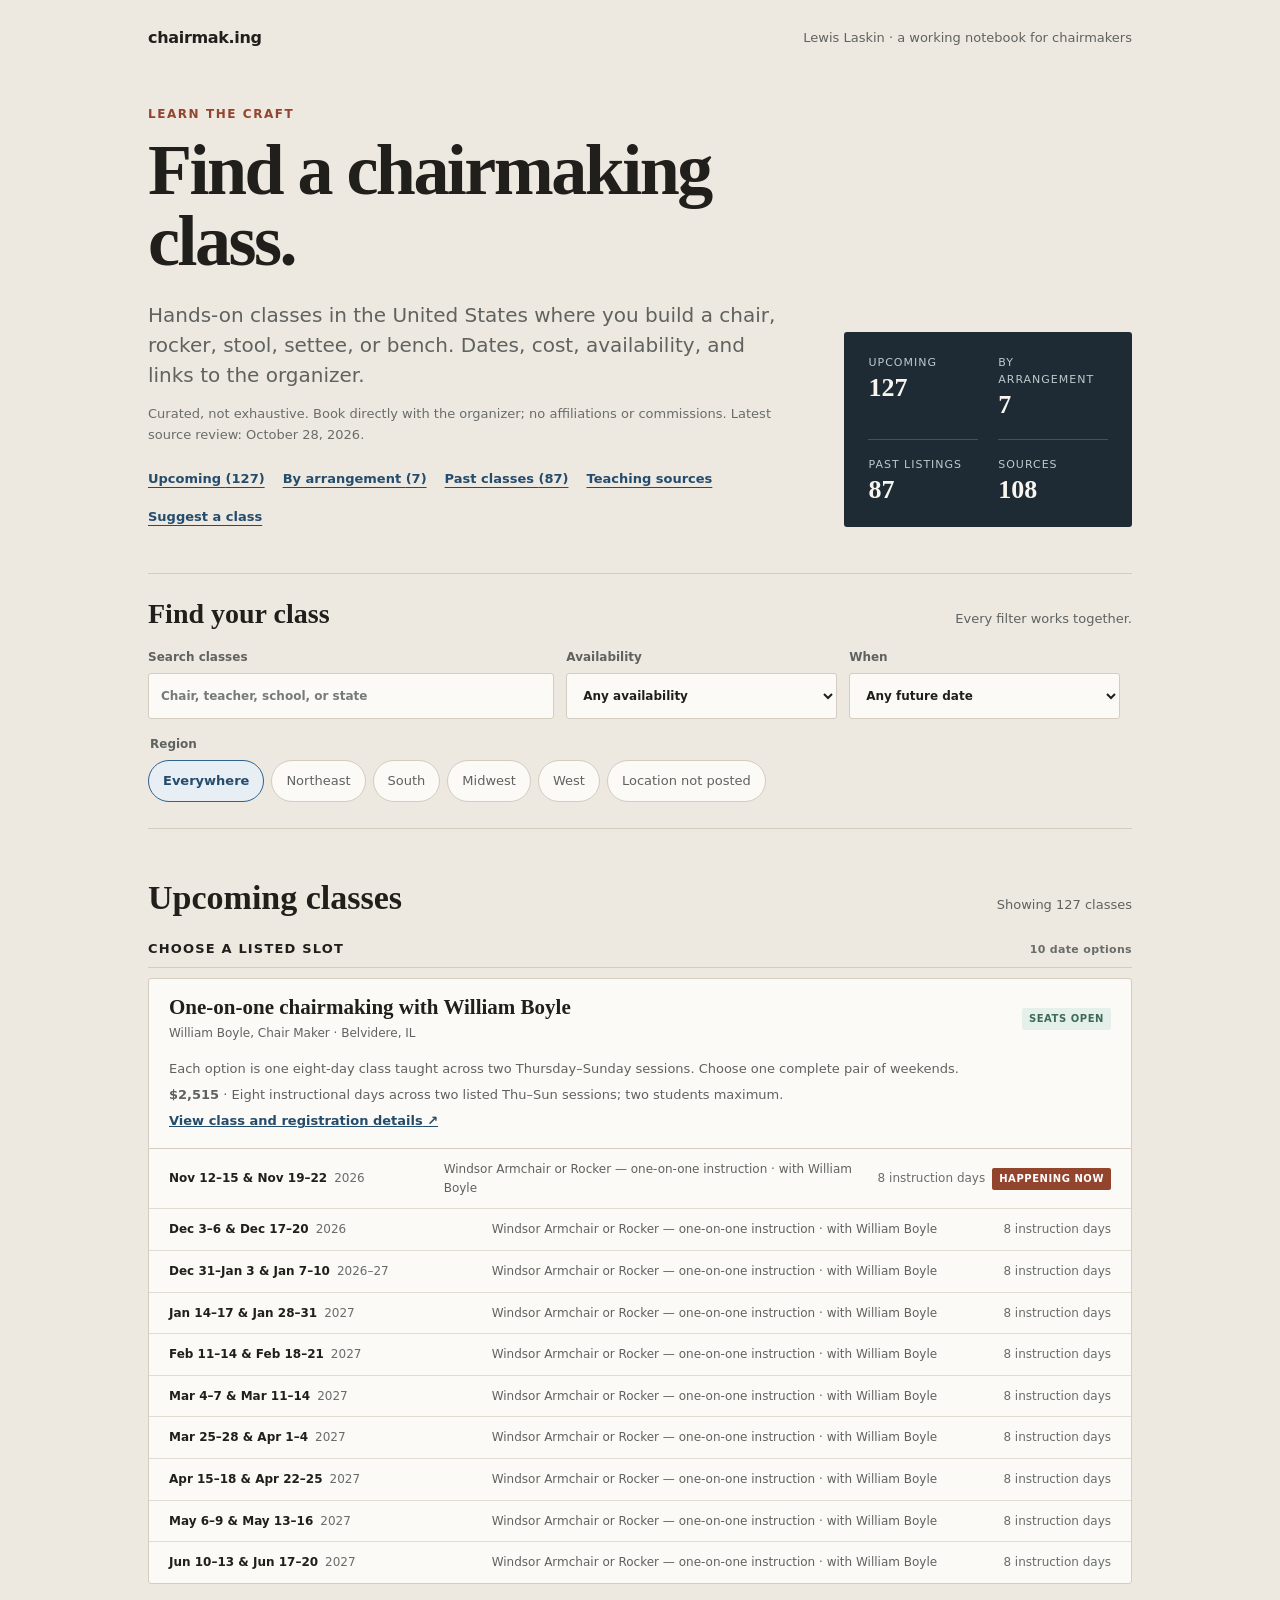
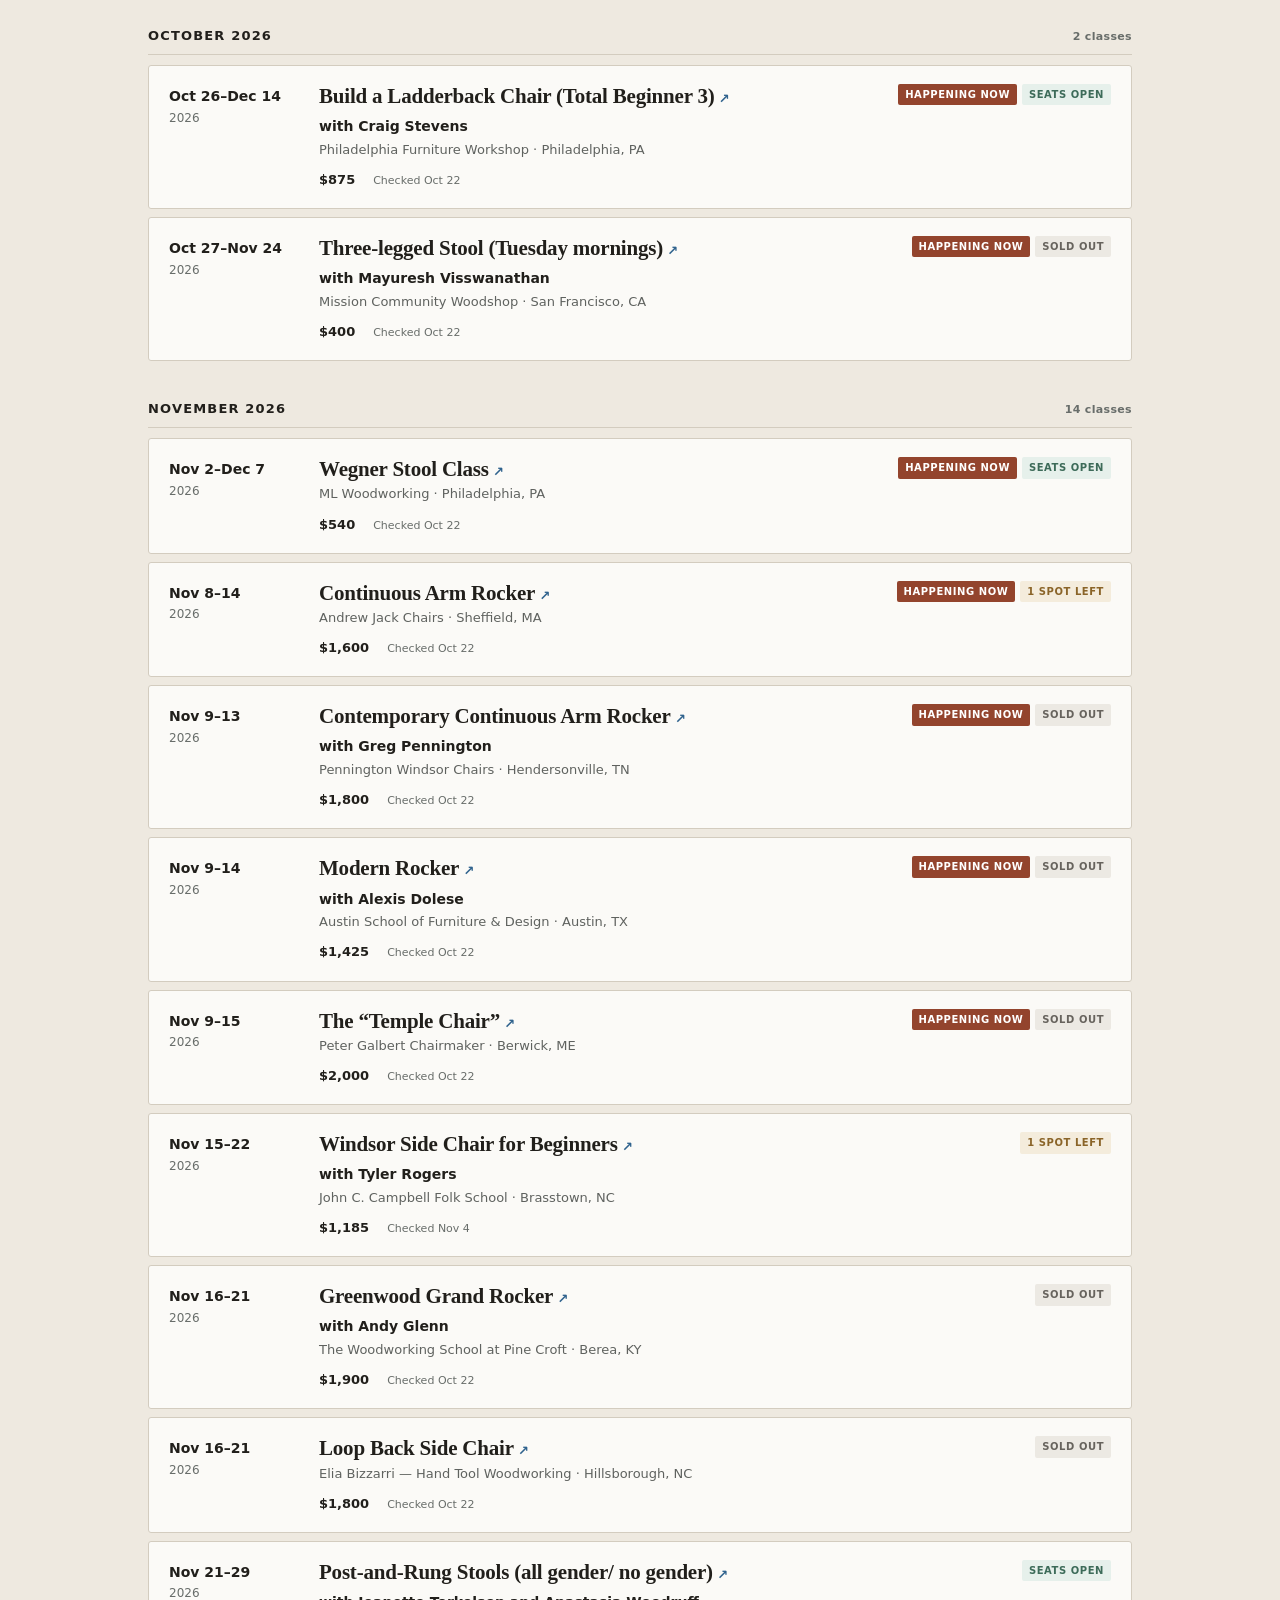
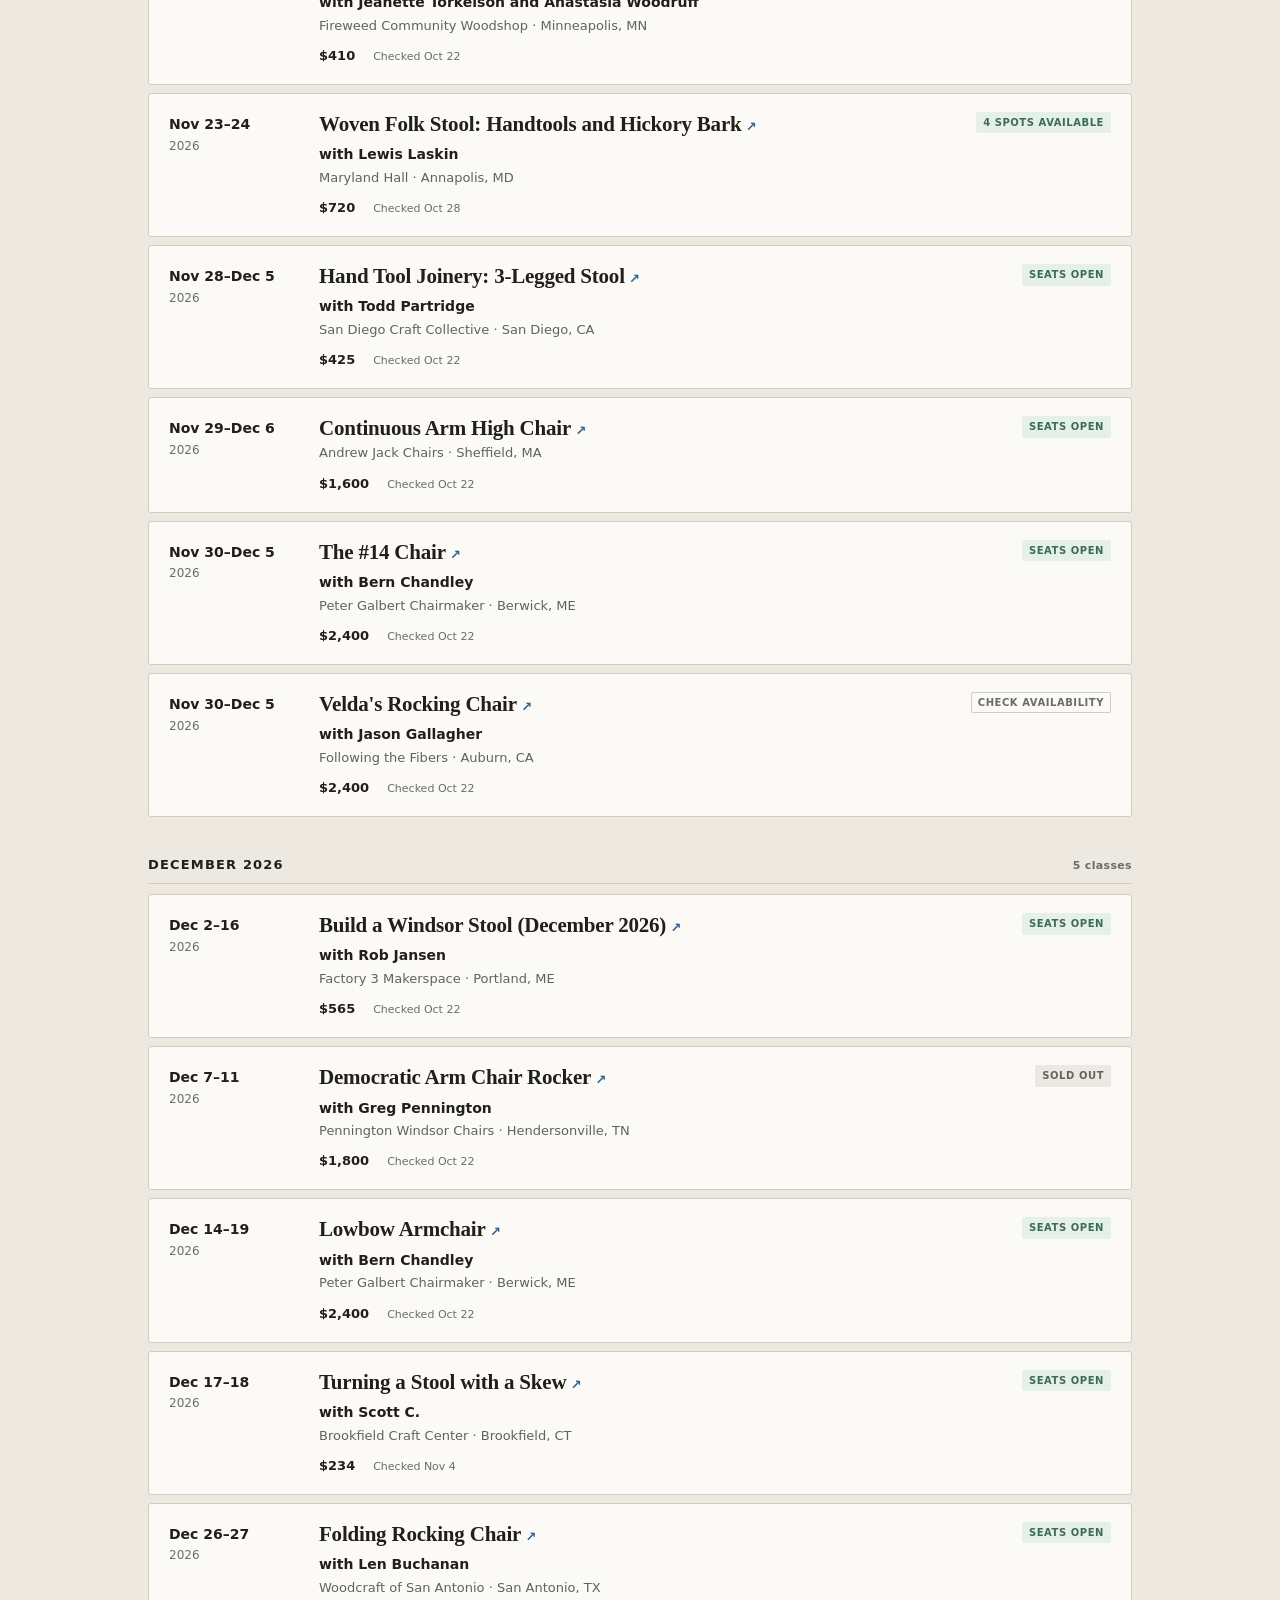
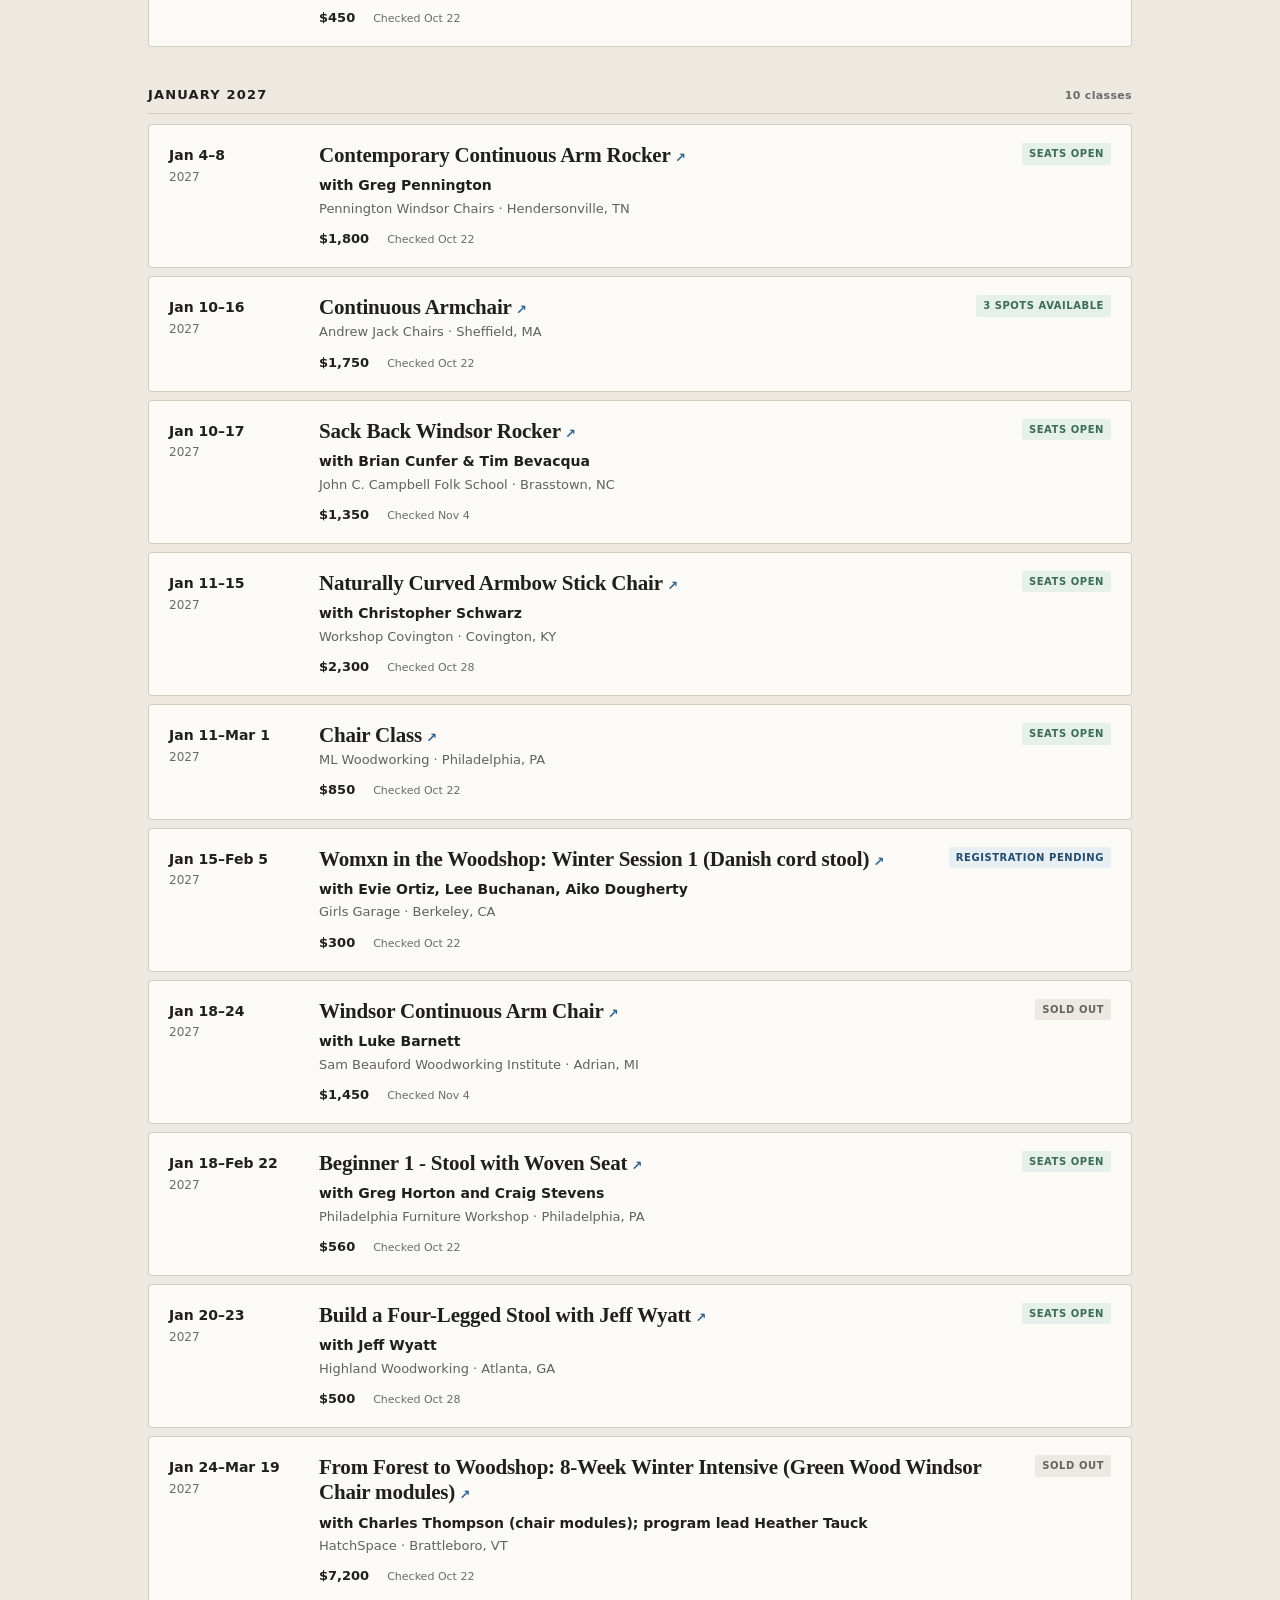
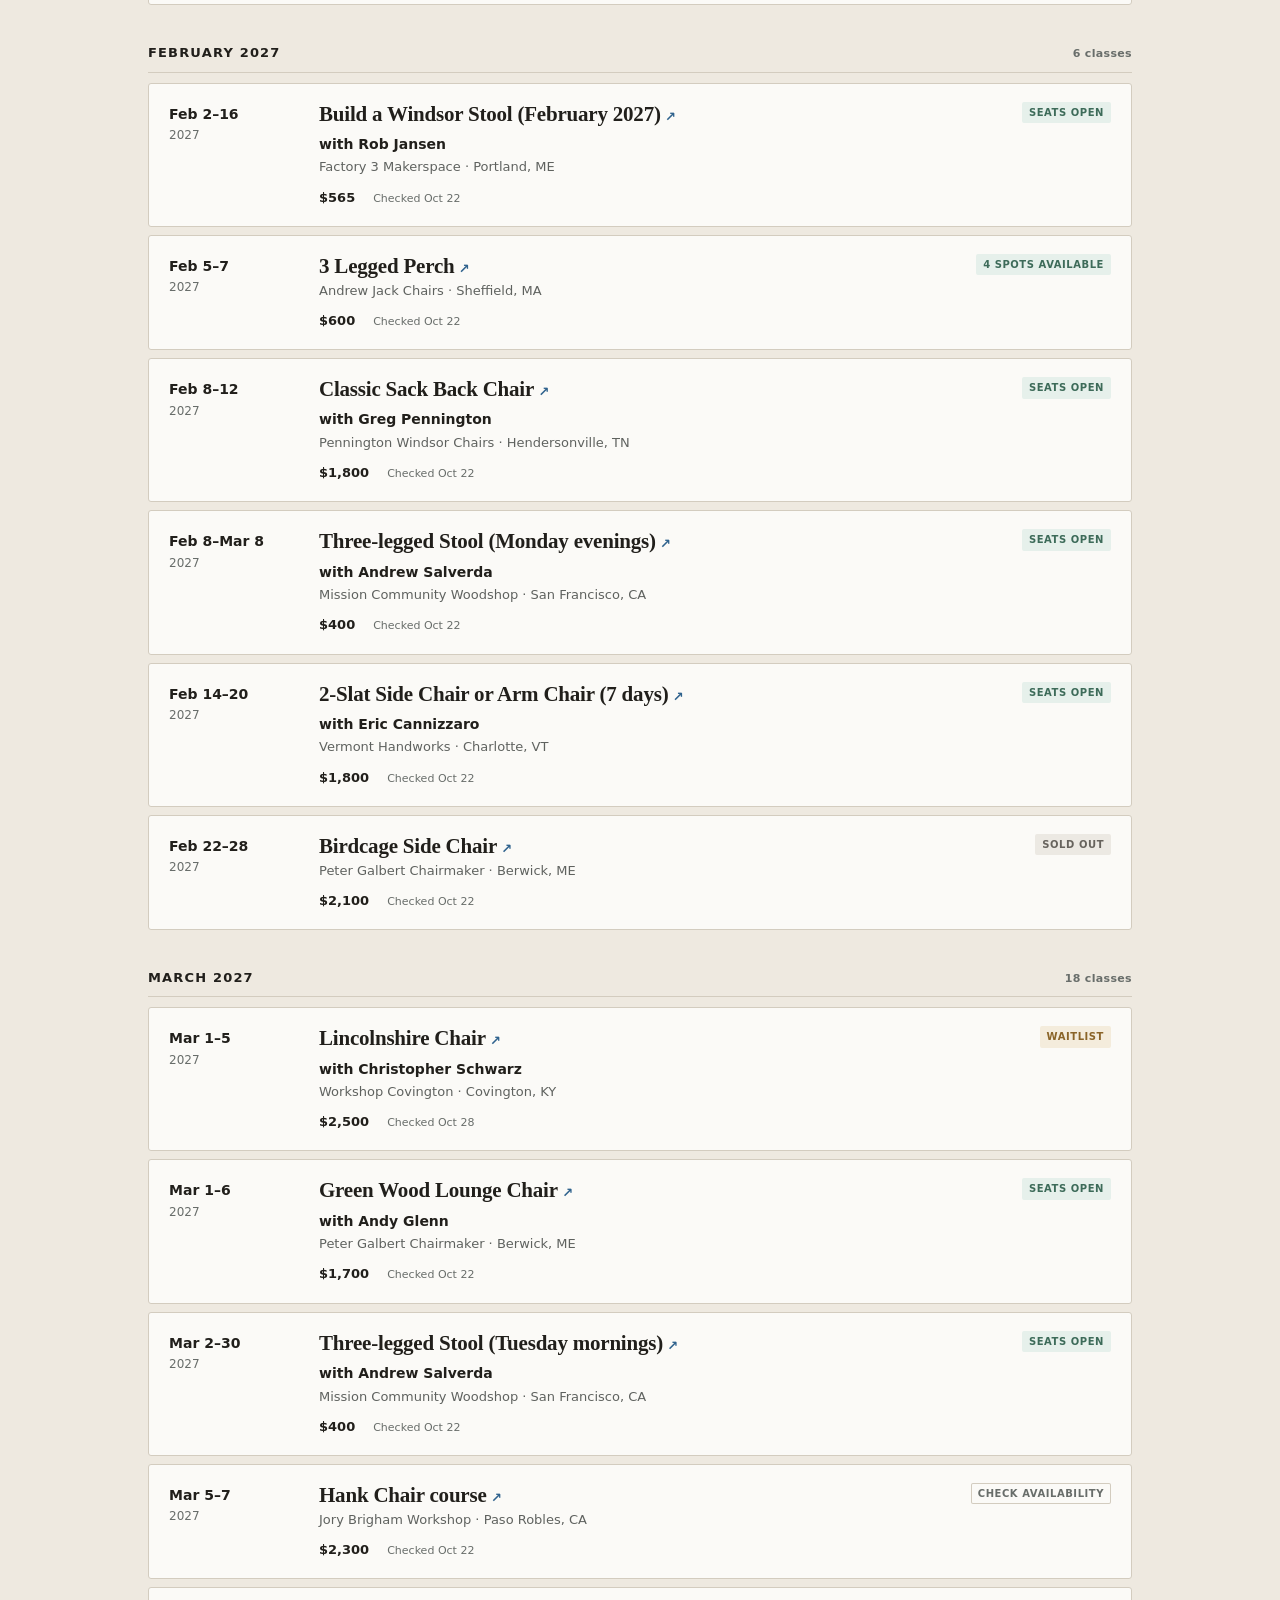
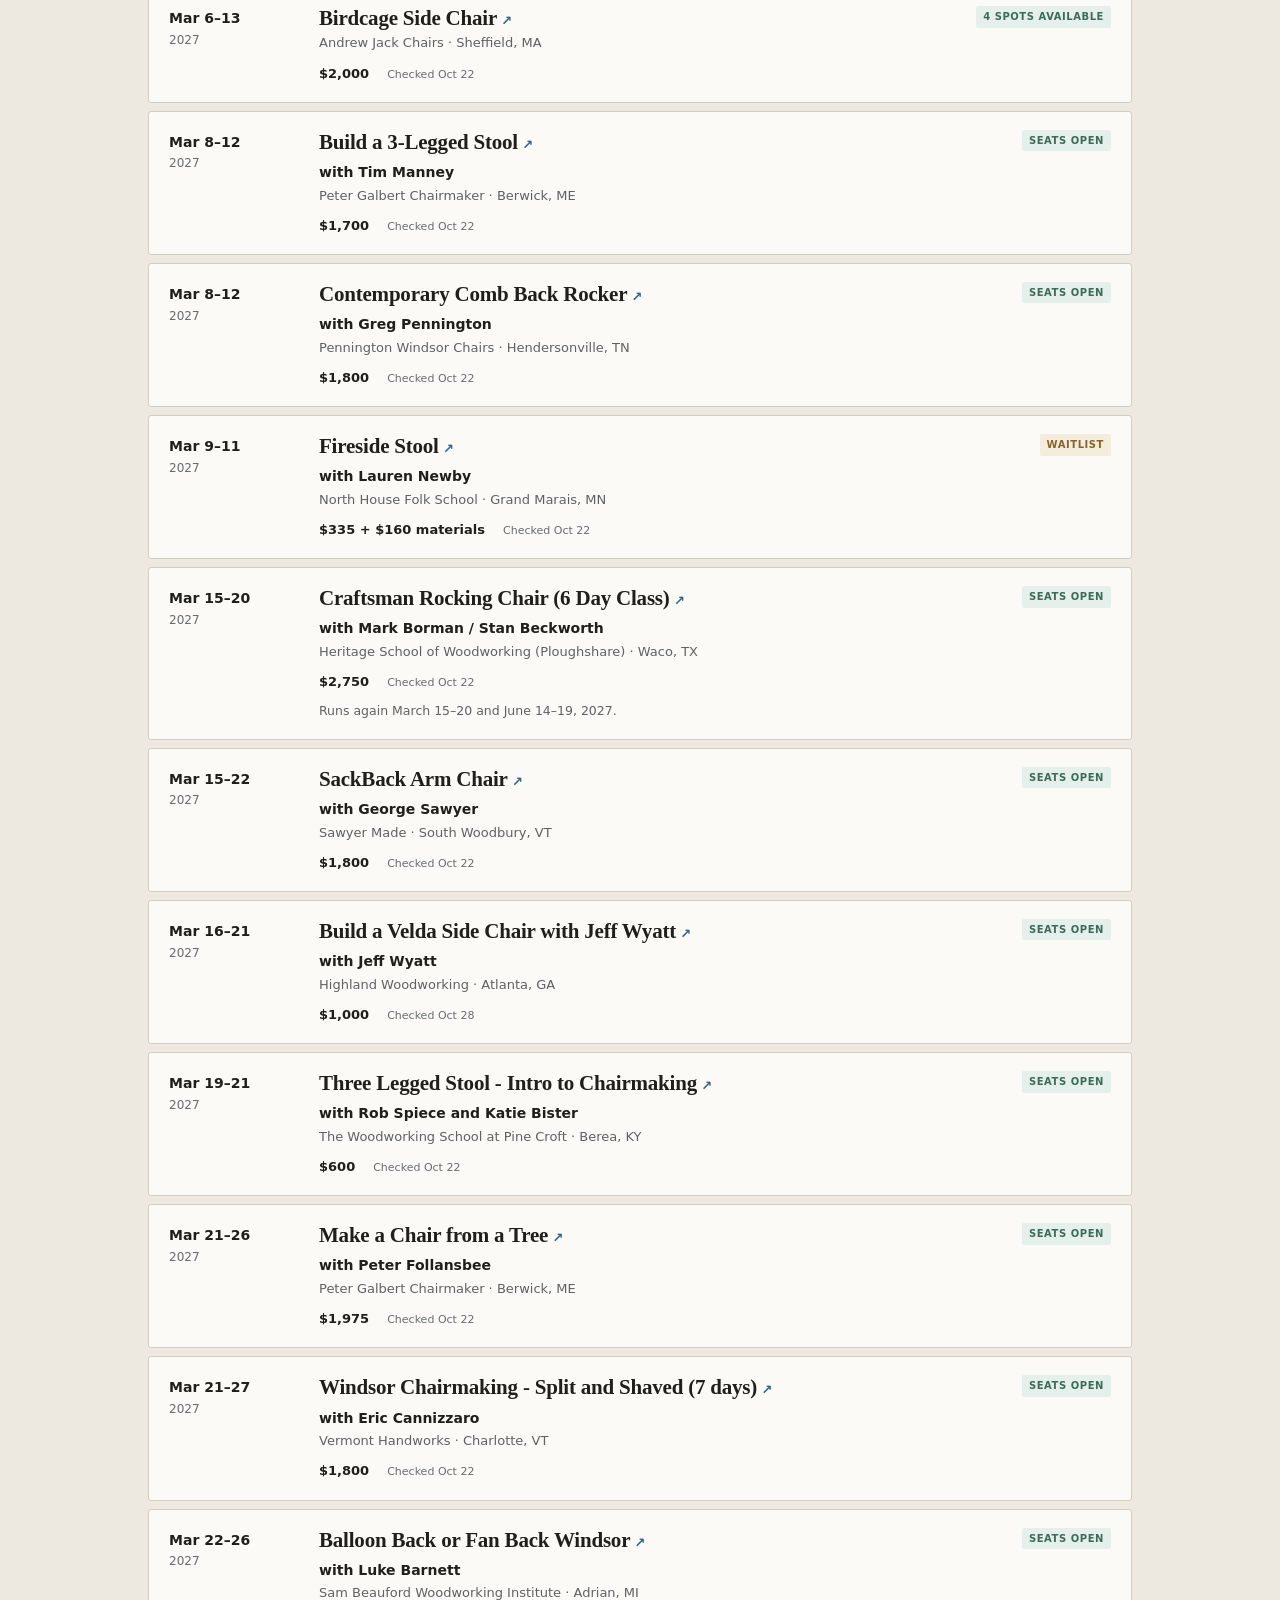
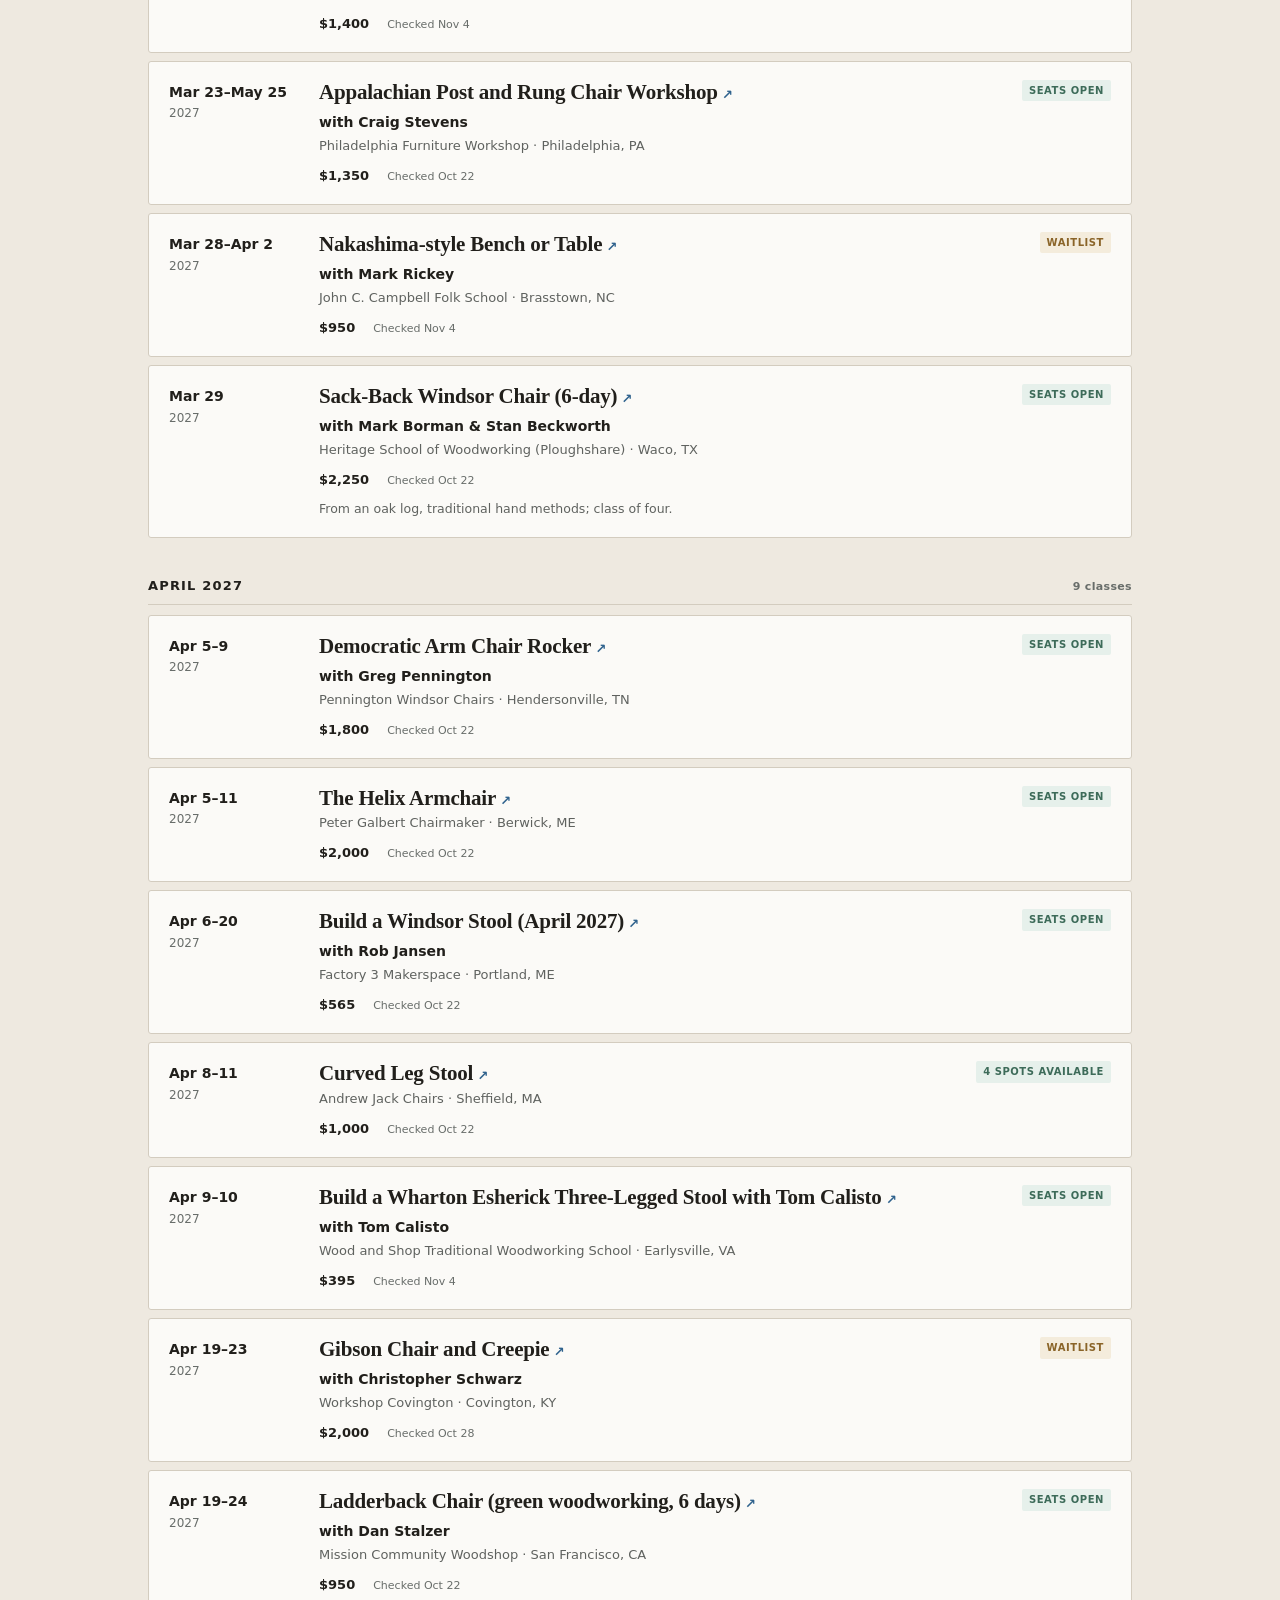
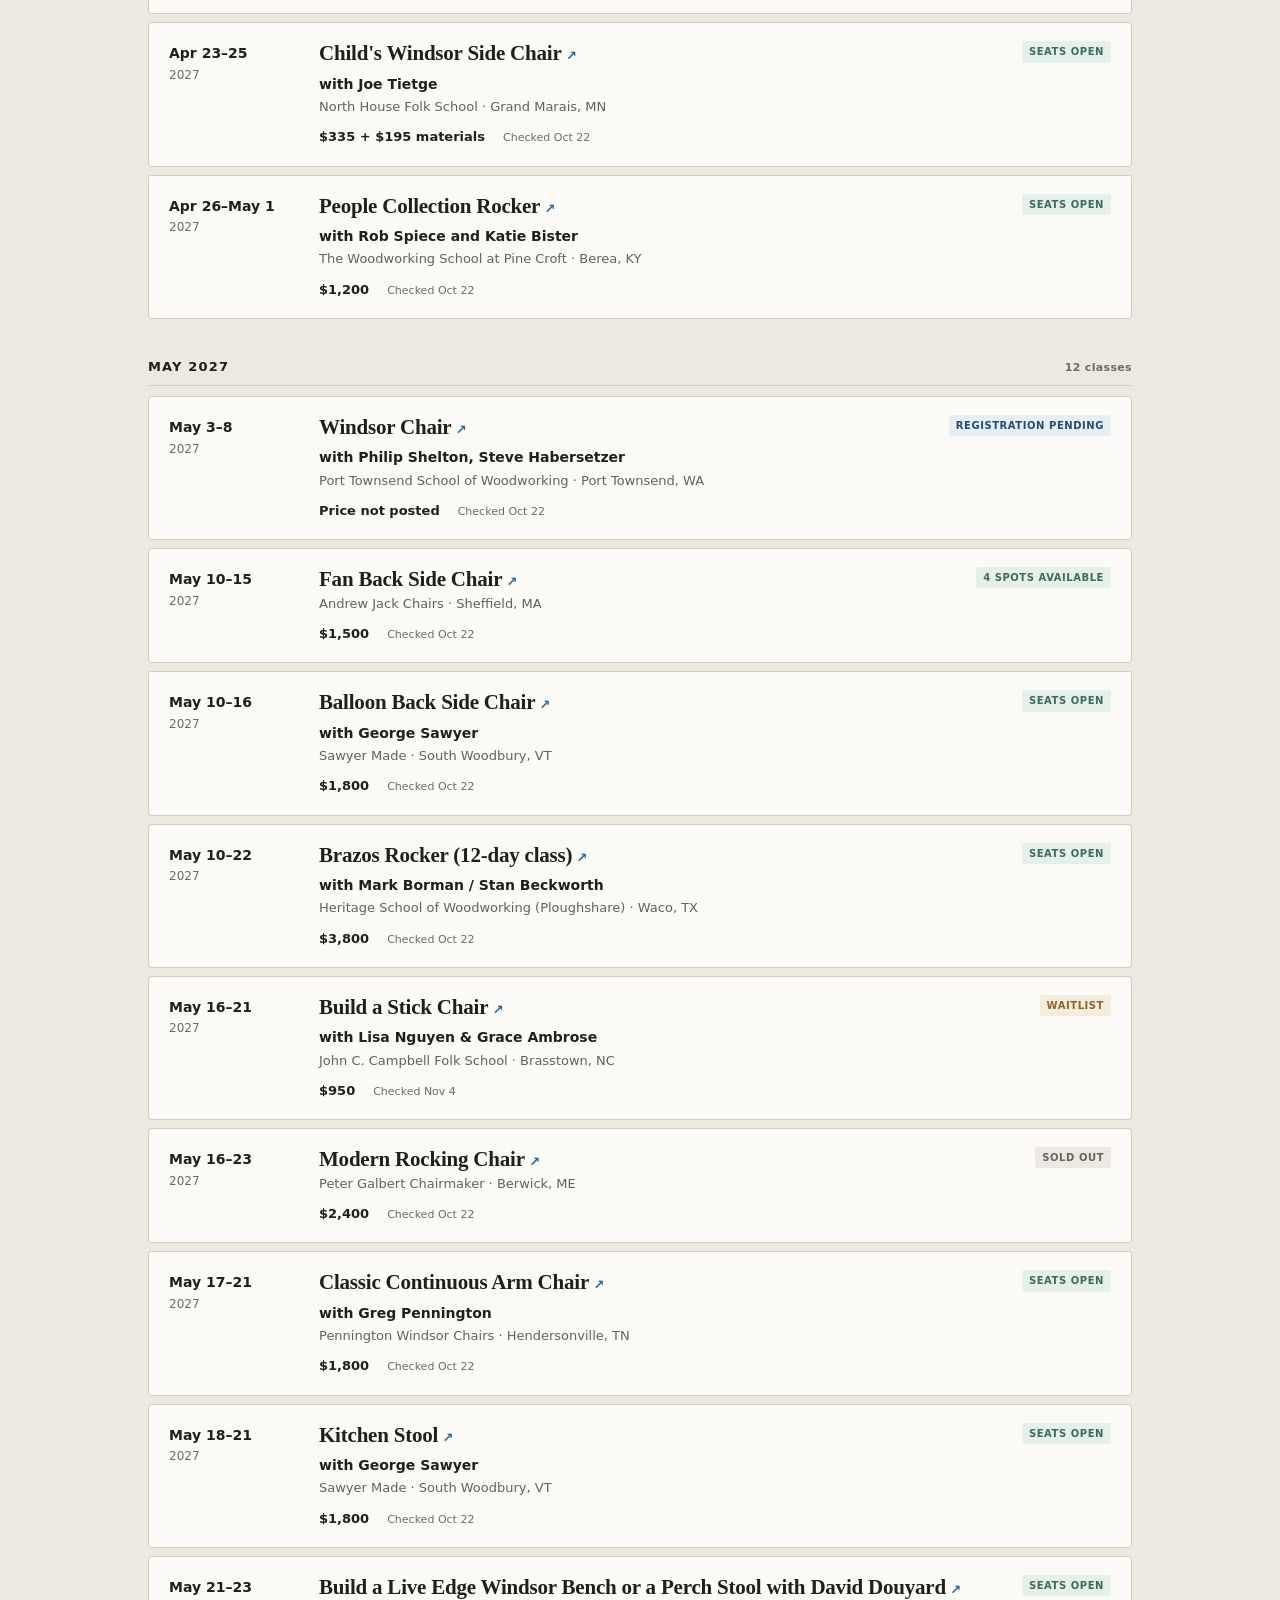
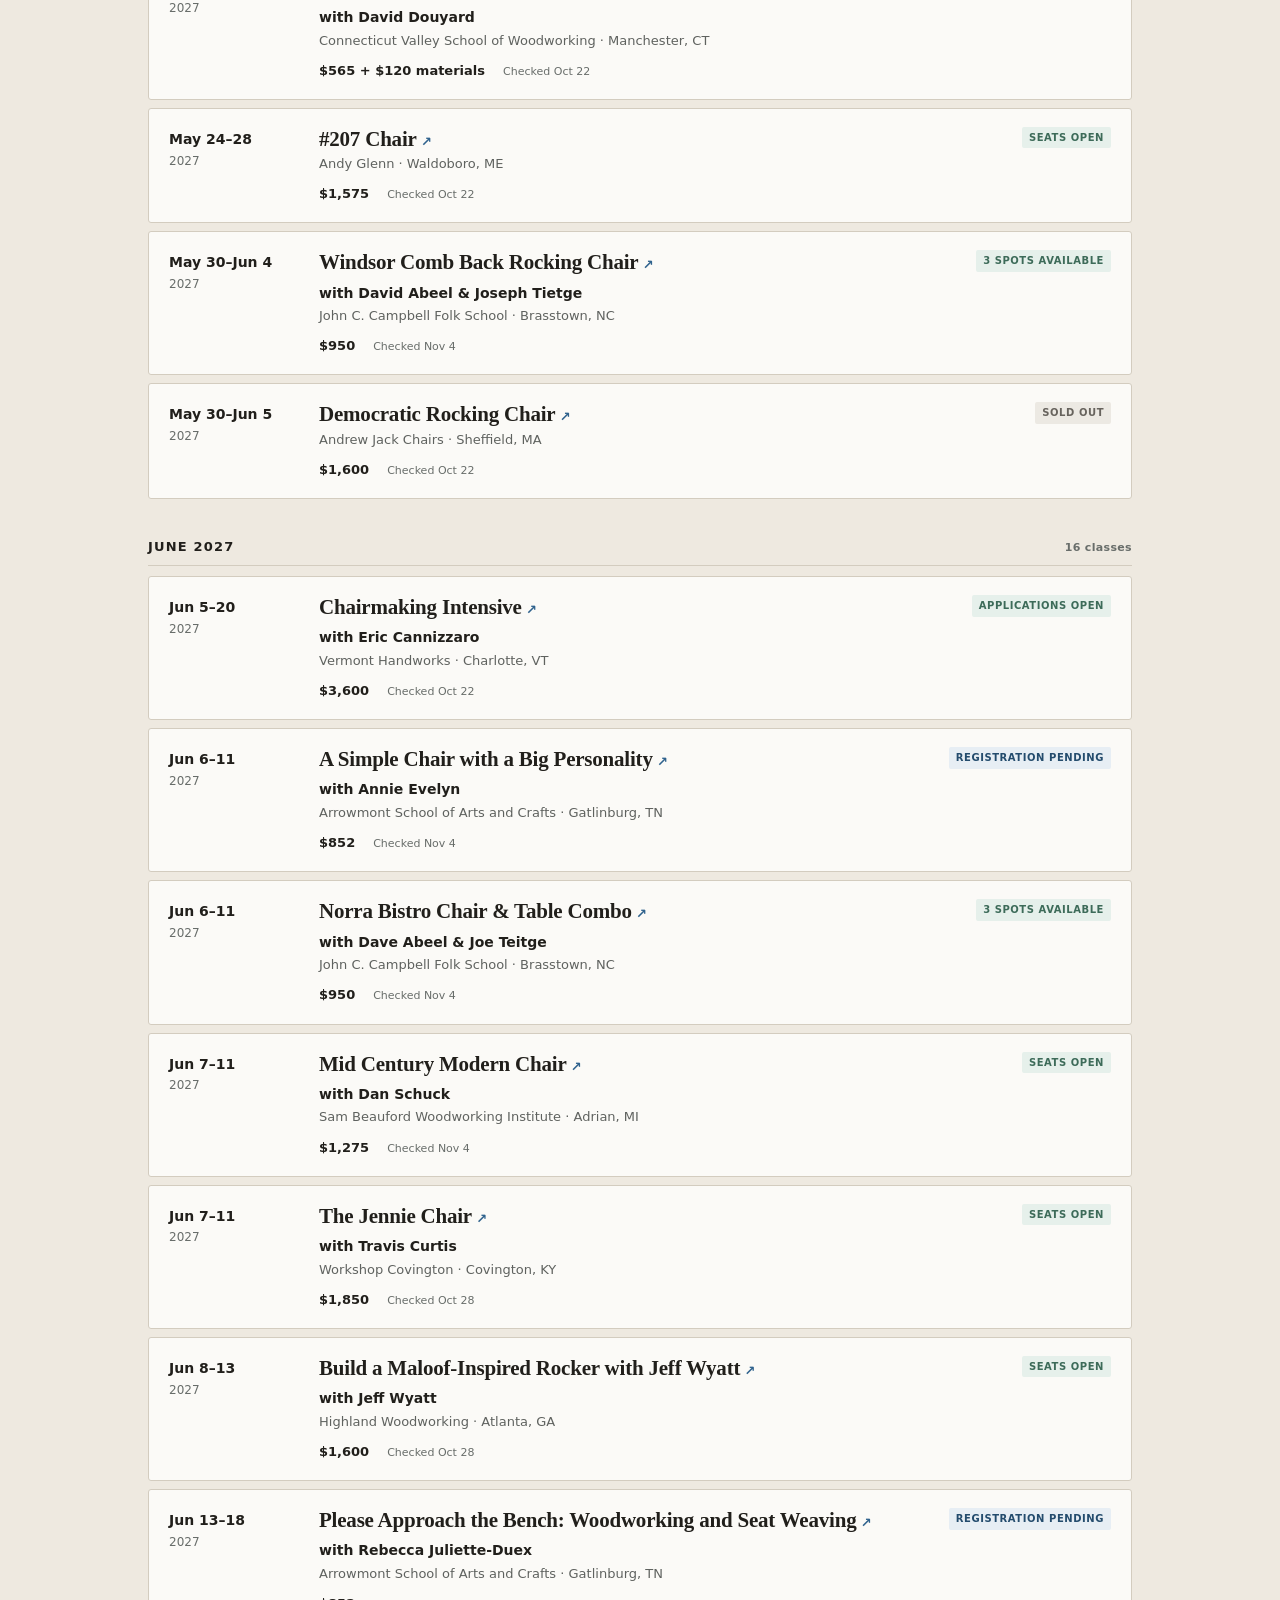
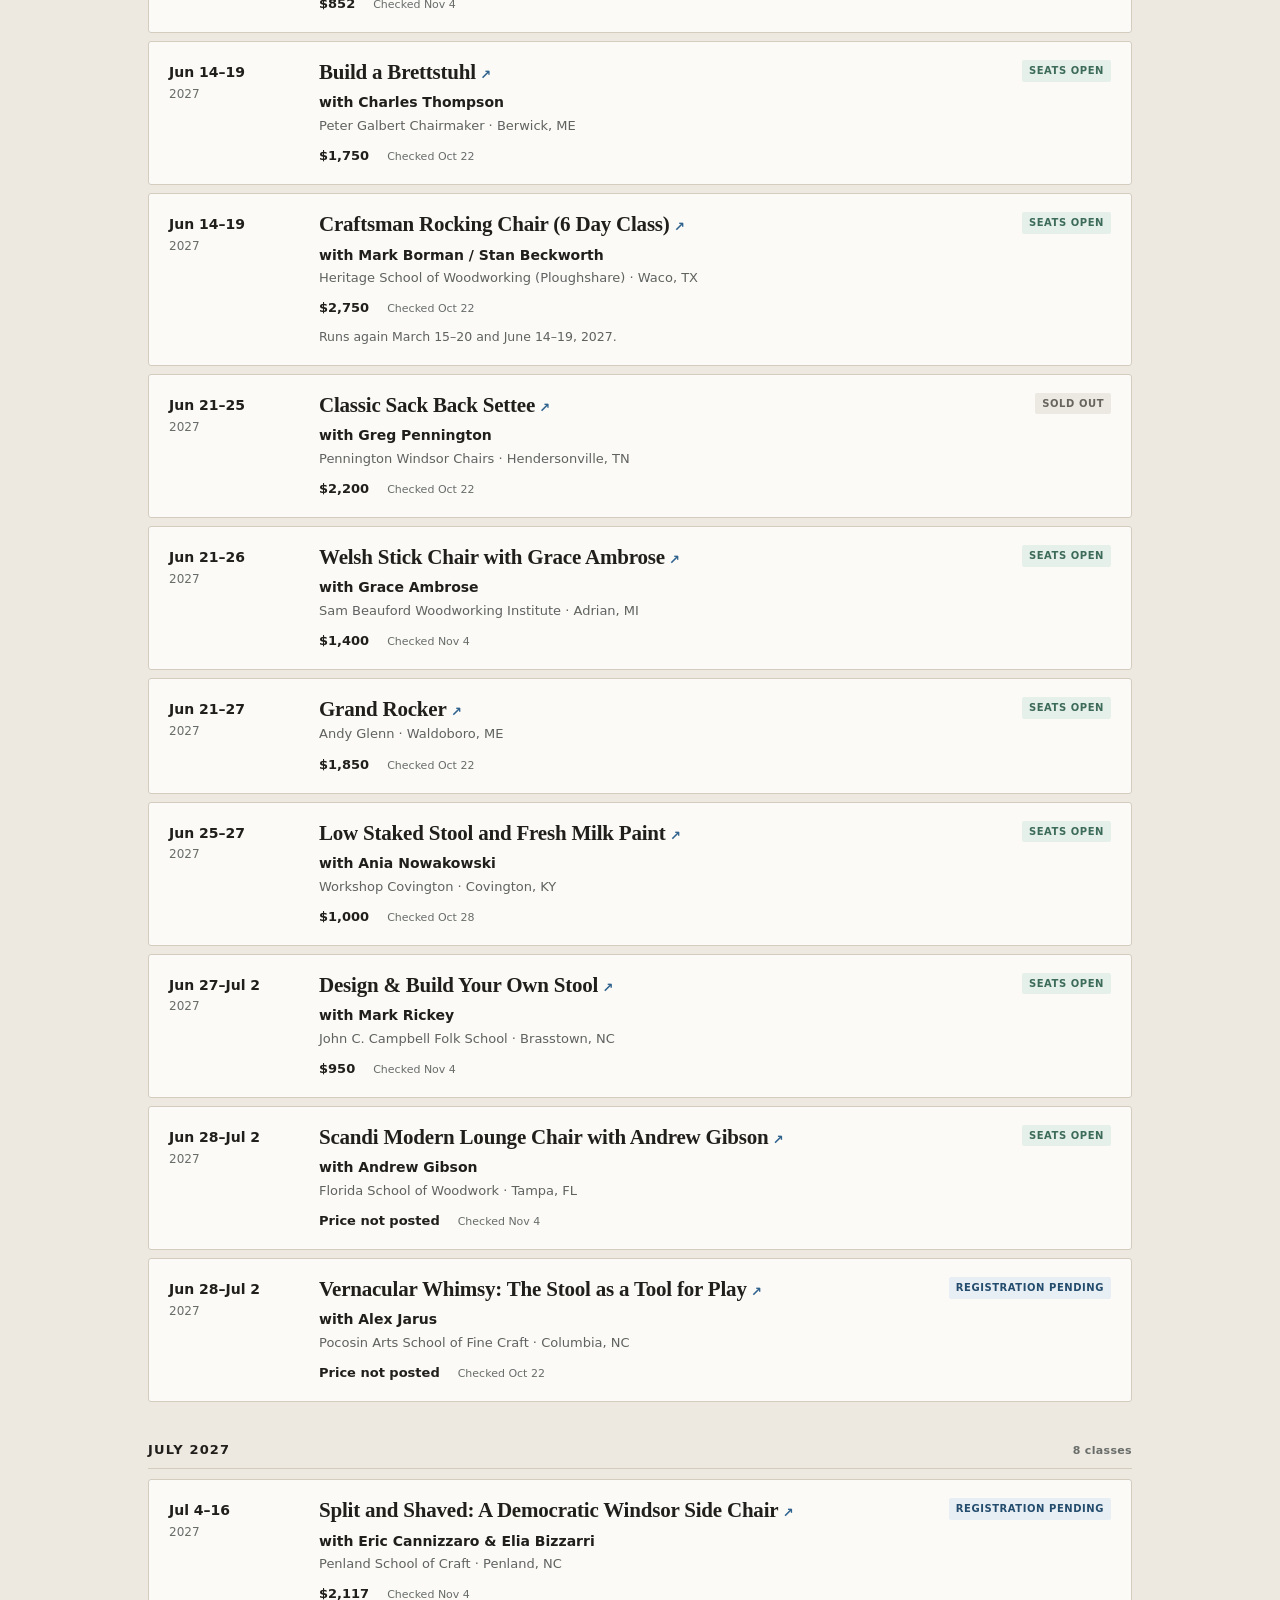
==== commit 5f1e3b83: "classes: regenerated as of 2026-11-13 — 127 upcoming Co-Authored-By: Claude <noreply@anthropic.com>" ====
--- a/classes/index.html
+++ b/classes/index.html
@@ -476,7 +476,7 @@
   <!-- CLASSES:BEGIN -->
 <div class="results-head">
   <h2 id="upcoming">Upcoming classes</h2>
-  <p id="result-summary" aria-live="polite" aria-atomic="true">Showing 134 classes</p>
+  <p id="result-summary" aria-live="polite" aria-atomic="true">Showing 127 classes</p>
 </div>
 <div id="class-results">
   <section class="month-group listed-options-group" data-month="listed-william-boyle-two-weekend-options"
@@ -496,7 +496,7 @@
           data-year="2026" data-org="william boyle">
           <div class="listed-option-dates"><time datetime="2026-11-12">Nov 12–15 &amp; Nov 19–22</time><span>2026</span></div>
           <span class="listed-option-kind">Windsor Armchair or Rocker — one-on-one instruction · with William Boyle</span>
-          <span class="listed-option-meta">8 instruction days</span>
+          <span class="listed-option-meta">8 instruction days<span class="status status--now">Happening now</span></span>
         </li>
         <li class="class-item listed-option" data-region="MW" data-status="available"
           data-status-detail="open" data-start="2026-12-03" data-end="2026-12-20"
@@ -608,85 +608,8 @@
     </ol>
   </section>
   <section class="month-group" data-month="2026-11" aria-labelledby="month-2026-11">
-    <h3 id="month-2026-11"><span>November 2026</span><span class="month-count">21 classes</span></h3>
+    <h3 id="month-2026-11"><span>November 2026</span><span class="month-count">14 classes</span></h3>
     <ol class="class-list">
-      <li class="class-item" data-region="NE" data-status="available"
-          data-status-detail="open" data-start="2026-11-02" data-end="2026-11-06"
-          data-year="2026" data-org="galbert">
-        <article class="class-card">
-          <div class="when"><time datetime="2026-11-02">Nov 2–6</time><span class="yr">2026</span></div>
-          <div class="class-body">
-            <div class="class-title-row">
-              <h4><a href="https://www.petergalbert.com/schedule/2017/8/16/continuous-arm-class-mw2ns-7tcwx-kp977-zd248-zdyep-nnary-nrga4-kprgx-hw7hn-fx6zx-3hmz3-zsz2k-zjkbz-l67gg-7nl4s" rel="noopener">Build a 3 Legged Stool with Tim Manney<span aria-hidden="true"> ↗</span></a></h4>
-              <div class="statuses"><span class="status status--now">Happening now</span><span class="status status--open">Seats open</span></div>
-            </div>
-          <p class="class-teacher">with Tim Manney</p>
-            <p class="class-place">Peter Galbert Chairmaker <span aria-hidden="true">·</span> Berwick, ME</p>
-            <div class="class-facts">
-              <span class="price">$1,700</span>
-              <span class="checked">Checked <time datetime="2026-10-22">Oct 22</time></span>
-            </div>
-          </div>
-        </article>
-      </li>
-      <li class="class-item" data-region="S" data-status="unknown"
-          data-status-detail="unknown" data-start="2026-11-02" data-end="2026-11-07"
-          data-year="2026" data-org="pine croft">
-        <article class="class-card">
-          <div class="when"><time datetime="2026-11-02">Nov 2–7</time><span class="yr">2026</span></div>
-          <div class="class-body">
-            <div class="class-title-row">
-              <h4><a href="https://pinecroftwoodschool.com/people-collection-rocker-cmt/" rel="noopener">People Collection Rocker<span aria-hidden="true"> ↗</span></a></h4>
-              <div class="statuses"><span class="status status--now">Happening now</span><span class="status status--unknown">Check availability</span></div>
-            </div>
-          <p class="class-teacher">with Rob Spiece &amp; Katie Bister</p>
-            <p class="class-place">The Woodworking School at Pine Croft <span aria-hidden="true">·</span> Berea, KY</p>
-            <div class="class-facts">
-              <span class="price">tuition-free (scholarship)</span>
-              <span class="checked">Checked <time datetime="2026-10-22">Oct 22</time></span>
-            </div>
-          <p class="class-note">The organizer’s live page conflicts with its former August 14 deadline; confirm application status before applying.</p>
-          </div>
-        </article>
-      </li>
-      <li class="class-item" data-region="W" data-status="unknown"
-          data-status-detail="unknown" data-start="2026-11-02" data-end="2026-11-07"
-          data-year="2026" data-org="following the fibers">
-        <article class="class-card">
-          <div class="when"><time datetime="2026-11-02">Nov 2–7</time><span class="yr">2026</span></div>
-          <div class="class-body">
-            <div class="class-title-row">
-              <h4><a href="https://www.followingthefibers.com/classes-copy" rel="noopener">Velda&#x27;s Rocking Chair<span aria-hidden="true"> ↗</span></a></h4>
-              <div class="statuses"><span class="status status--now">Happening now</span><span class="status status--unknown">Check availability</span></div>
-            </div>
-          <p class="class-teacher">with Jason Gallagher</p>
-            <p class="class-place">Following the Fibers <span aria-hidden="true">·</span> Auburn, CA</p>
-            <div class="class-facts">
-              <span class="price">$2,400</span>
-              <span class="checked">Checked <time datetime="2026-10-22">Oct 22</time></span>
-            </div>
-          </div>
-        </article>
-      </li>
-      <li class="class-item" data-region="NE" data-status="unknown"
-          data-status-detail="unknown" data-start="2026-11-02" data-end="2026-11-09"
-          data-year="2026" data-org="sawyer made">
-        <article class="class-card">
-          <div class="when"><time datetime="2026-11-02">Nov 2–9</time><span class="yr">2026</span></div>
-          <div class="class-body">
-            <div class="class-title-row">
-              <h4><a href="https://sawyermade.com/classes/" rel="noopener">Tall SackBack Arm Chair<span aria-hidden="true"> ↗</span></a></h4>
-              <div class="statuses"><span class="status status--now">Happening now</span><span class="status status--unknown">Check availability</span></div>
-            </div>
-          <p class="class-teacher">with George Sawyer</p>
-            <p class="class-place">Sawyer Made <span aria-hidden="true">·</span> South Woodbury, VT</p>
-            <div class="class-facts">
-              <span class="price">$1,800</span>
-              <span class="checked">Checked <time datetime="2026-10-22">Oct 22</time></span>
-            </div>
-          </div>
-        </article>
-      </li>
       <li class="class-item" data-region="NE" data-status="available"
           data-status-detail="open" data-start="2026-11-02" data-end="2026-12-07"
           data-year="2026" data-org="ml-woodworking">
@@ -705,63 +628,6 @@
           </div>
         </article>
       </li>
-      <li class="class-item" data-region="S" data-status="available"
-          data-status-detail="open" data-start="2026-11-05" data-end="2026-11-06"
-          data-year="2026" data-org="woodcraft-of-roanoke">
-        <article class="class-card">
-          <div class="when"><time datetime="2026-11-05">Nov 5–6</time><span class="yr">2026</span></div>
-          <div class="class-body">
-            <div class="class-title-row">
-              <h4><a href="https://www.woodcraft.com/pages/store-classes/roanoke#class-5639751576" rel="noopener">Building a Traditional Pegged Stool<span aria-hidden="true"> ↗</span></a></h4>
-              <div class="statuses"><span class="status status--open">Seats open</span></div>
-            </div>
-          <p class="class-teacher">with Pinakin Gandhi</p>
-            <p class="class-place">Woodcraft of Roanoke <span aria-hidden="true">·</span> Roanoke, VA</p>
-            <div class="class-facts">
-              <span class="price">$350</span>
-              <span class="checked">Checked <time datetime="2026-10-28">Oct 28</time></span>
-            </div>
-          </div>
-        </article>
-      </li>
-      <li class="class-item" data-region="W" data-status="full"
-          data-status-detail="sold-out" data-start="2026-11-06" data-end="2026-11-08"
-          data-year="2026" data-org="wildcraft">
-        <article class="class-card">
-          <div class="when"><time datetime="2026-11-06">Nov 6–8</time><span class="yr">2026</span></div>
-          <div class="class-body">
-            <div class="class-title-row">
-              <h4><a href="https://wildcraftstudioschool.com/post-and-rung-stools-(nov).html" rel="noopener">Post &amp; Rung Stools<span aria-hidden="true"> ↗</span></a></h4>
-              <div class="statuses"><span class="status status--sold-out">Sold out</span></div>
-            </div>
-          <p class="class-teacher">with Rose Holdorf</p>
-            <p class="class-place">WildCraft Studio School <span aria-hidden="true">·</span> Portland, OR</p>
-            <div class="class-facts">
-              <span class="price">$410 + $80 materials</span>
-              <span class="checked">Checked <time datetime="2026-10-22">Oct 22</time></span>
-            </div>
-          </div>
-        </article>
-      </li>
-      <li class="class-item" data-region="S" data-status="full"
-          data-status-detail="sold-out" data-start="2026-11-07" data-end="2026-11-07"
-          data-year="2026" data-org="woodcraft-of-austin">
-        <article class="class-card">
-          <div class="when"><time datetime="2026-11-07">Nov 7</time><span class="yr">2026</span></div>
-          <div class="class-body">
-            <div class="class-title-row">
-              <h4><a href="https://www.woodcraft.com/pages/store-classes/austin#class-5639740330" rel="noopener">&#x27;NESTING&#x27; Chair<span aria-hidden="true"> ↗</span></a></h4>
-              <div class="statuses"><span class="status status--sold-out">Sold out</span></div>
-            </div>
-          <p class="class-teacher">with Gus Hartmann</p>
-            <p class="class-place">Woodcraft of Austin <span aria-hidden="true">·</span> Austin, TX</p>
-            <div class="class-facts">
-              <span class="price">$250</span>
-              <span class="checked">Checked <time datetime="2026-10-22">Oct 22</time></span>
-            </div>
-          </div>
-        </article>
-      </li>
       <li class="class-item" data-region="NE" data-status="available"
           data-status-detail="1-spot-left" data-start="2026-11-08" data-end="2026-11-14"
           data-year="2026" data-org="andrew jack">
@@ -770,7 +636,7 @@
           <div class="class-body">
             <div class="class-title-row">
               <h4><a href="https://www.andrewjack.net/classes.html" rel="noopener">Continuous Arm Rocker<span aria-hidden="true"> ↗</span></a></h4>
-              <div class="statuses"><span class="status status--1-spot-left">1 spot left</span></div>
+              <div class="statuses"><span class="status status--now">Happening now</span><span class="status status--1-spot-left">1 spot left</span></div>
             </div>
             <p class="class-place">Andrew Jack Chairs <span aria-hidden="true">·</span> Sheffield, MA</p>
             <div class="class-facts">
@@ -788,7 +654,7 @@
           <div class="class-body">
             <div class="class-title-row">
               <h4><a href="http://www.penningtonwindsorchairs.com/class-schedule" rel="noopener">Contemporary Continuous Arm Rocker<span aria-hidden="true"> ↗</span></a></h4>
-              <div class="statuses"><span class="status status--sold-out">Sold out</span></div>
+              <div class="statuses"><span class="status status--now">Happening now</span><span class="status status--sold-out">Sold out</span></div>
             </div>
           <p class="class-teacher">with Greg Pennington</p>
             <p class="class-place">Pennington Windsor Chairs <span aria-hidden="true">·</span> Hendersonville, TN</p>
@@ -807,7 +673,7 @@
           <div class="class-body">
             <div class="class-title-row">
               <h4><a href="https://austinschooloffurniture.com/product/modern-rocker/" rel="noopener">Modern Rocker<span aria-hidden="true"> ↗</span></a></h4>
-              <div class="statuses"><span class="status status--sold-out">Sold out</span></div>
+              <div class="statuses"><span class="status status--now">Happening now</span><span class="status status--sold-out">Sold out</span></div>
             </div>
           <p class="class-teacher">with Alexis Dolese</p>
             <p class="class-place">Austin School of Furniture &amp; Design <span aria-hidden="true">·</span> Austin, TX</p>
@@ -826,7 +692,7 @@
           <div class="class-body">
             <div class="class-title-row">
               <h4><a href="https://www.petergalbert.com/schedule/2017/9/11/side-chair-class-a8pwn-dcfcn-zldhg-9e3re-z7gmg-gpfw6-5sx2d-nwtrg-f8z7a-sdn6g-ldmwj-9w2rn-hcgc9-6nrgg-p83b9" rel="noopener">The “Temple Chair”<span aria-hidden="true"> ↗</span></a></h4>
-              <div class="statuses"><span class="status status--sold-out">Sold out</span></div>
+              <div class="statuses"><span class="status status--now">Happening now</span><span class="status status--sold-out">Sold out</span></div>
             </div>
             <p class="class-place">Peter Galbert Chairmaker <span aria-hidden="true">·</span> Berwick, ME</p>
             <div class="class-facts">
@@ -3056,7 +2922,7 @@
       <p class="eyebrow">The teaching record</p>
       <h2 id="past-title">Past classes</h2>
     </div>
-    <p>80 verified past listings help reveal who teaches what, where it happens, and which curricula have returned. A pattern is a clue—not a promise of another class.</p>
+    <p>87 verified past listings help reveal who teaches what, where it happens, and which curricula have returned. A pattern is a clue—not a promise of another class.</p>
   </div>
   <div class="pattern-block" aria-labelledby="patterns-title">
     <div class="pattern-heading"><h3 id="patterns-title">Observed repeats</h3><p>Only explicitly matched curricula are grouped.</p></div>
@@ -3111,12 +2977,47 @@
   <div class="archive-tools">
     <label class="field"><span>Search past classes</span><input id="past-search" type="search" autocomplete="off" placeholder="Class, teacher, school, or state"></label>
     <label class="field"><span>Year</span><select id="past-year"><option value="all">All years</option><option value="2026">2026</option><option value="2025">2025</option><option value="2024">2024</option><option value="2023">2023</option></select></label>
-    <p id="past-result-summary" aria-live="polite" aria-atomic="true">Showing 80 past classes</p>
+    <p id="past-result-summary" aria-live="polite" aria-atomic="true">Showing 87 past classes</p>
   </div>
   <div class="archive-years" id="past-results">
     <details class="archive-year" data-past-year-group="2026" open>
-      <summary><span>2026</span><span class="past-year-count">54 classes</span></summary>
+      <summary><span>2026</span><span class="past-year-count">61 classes</span></summary>
       <ol class="past-list">
+        <li class="past-item" data-past-year="2026" data-org="">
+          <time datetime="2026-11-07">Nov 7</time>
+          <div><h4><a href="https://www.woodcraft.com/pages/store-classes/austin#class-5639740330" rel="noopener">&#x27;NESTING&#x27; Chair<span aria-hidden="true"> ↗</span></a></h4><p>with Gus Hartmann · Woodcraft of Austin · Austin, TX</p></div>
+          <span class="completed">Completed</span>
+        </li>
+        <li class="past-item" data-past-year="2026" data-org="wildcraft">
+          <time datetime="2026-11-06">Nov 6–8</time>
+          <div><h4><a href="https://wildcraftstudioschool.com/post-and-rung-stools-(nov).html" rel="noopener">Post &amp; Rung Stools<span aria-hidden="true"> ↗</span></a></h4><p>with Rose Holdorf · WildCraft Studio School · Portland, OR</p></div>
+          <span class="completed">Completed</span>
+        </li>
+        <li class="past-item" data-past-year="2026" data-org="">
+          <time datetime="2026-11-05">Nov 5–6</time>
+          <div><h4><a href="https://www.woodcraft.com/pages/store-classes/roanoke#class-5639751576" rel="noopener">Building a Traditional Pegged Stool<span aria-hidden="true"> ↗</span></a></h4><p>with Pinakin Gandhi · Woodcraft of Roanoke · Roanoke, VA</p></div>
+          <span class="completed">Completed</span>
+        </li>
+        <li class="past-item" data-past-year="2026" data-org="sawyer made">
+          <time datetime="2026-11-02">Nov 2–9</time>
+          <div><h4><a href="https://sawyermade.com/classes/" rel="noopener">Tall SackBack Arm Chair<span aria-hidden="true"> ↗</span></a></h4><p>with George Sawyer · Sawyer Made · South Woodbury, VT</p></div>
+          <span class="completed">Completed</span>
+        </li>
+        <li class="past-item" data-past-year="2026" data-org="following the fibers">
+          <time datetime="2026-11-02">Nov 2–7</time>
+          <div><h4><a href="https://www.followingthefibers.com/classes-copy" rel="noopener">Velda&#x27;s Rocking Chair<span aria-hidden="true"> ↗</span></a></h4><p>with Jason Gallagher · Following the Fibers · Auburn, CA</p></div>
+          <span class="completed">Completed</span>
+        </li>
+        <li class="past-item" data-past-year="2026" data-org="pine croft">
+          <time datetime="2026-11-02">Nov 2–7</time>
+          <div><h4><a href="https://pinecroftwoodschool.com/people-collection-rocker-cmt/" rel="noopener">People Collection Rocker<span aria-hidden="true"> ↗</span></a></h4><p>with Rob Spiece &amp; Katie Bister · The Woodworking School at Pine Croft · Berea, KY</p></div>
+          <span class="completed">Completed</span>
+        </li>
+        <li class="past-item" data-past-year="2026" data-org="galbert">
+          <time datetime="2026-11-02">Nov 2–6</time>
+          <div><h4><a href="https://www.petergalbert.com/schedule/2017/8/16/continuous-arm-class-mw2ns-7tcwx-kp977-zd248-zdyep-nnary-nrga4-kprgx-hw7hn-fx6zx-3hmz3-zsz2k-zjkbz-l67gg-7nl4s" rel="noopener">Build a 3 Legged Stool with Tim Manney<span aria-hidden="true"> ↗</span></a></h4><p>with Tim Manney · Peter Galbert Chairmaker · Berwick, ME</p></div>
+          <span class="completed">Completed</span>
+        </li>
         <li class="past-item" data-past-year="2026" data-org="north bennet">
           <time datetime="2026-10-31">Oct 31–Nov 1</time>
           <div><h4><a href="https://nbss.edu/community-education/woodworking/danish-cord-footstool/" rel="noopener">Danish Cord Footstool<span aria-hidden="true"> ↗</span></a></h4><p>with Ellen Kaspern · North Bennet Street School · Boston, MA</p></div>
@@ -3608,7 +3509,7 @@
         </li>
         <li class="school">
           <div class="school-who"><a href="https://www.petergalbert.com/schedule" rel="noopener">Peter Galbert Chairmaker<span aria-hidden="true"> ↗</span></a><span class="where">Berwick, ME</span></div>
-          <span class="school-badges"><a class="school-badge" href="?school=galbert#upcoming">11 upcoming classes</a><a class="school-badge school-badge--quiet" href="#past">11 past classes</a></span>
+          <span class="school-badges"><a class="school-badge" href="?school=galbert#upcoming">10 upcoming classes</a><a class="school-badge school-badge--quiet" href="#past">12 past classes</a></span>
         </li>
         <li class="school">
           <div class="school-who"><a href="https://www.timmanney.com/work/teaching" rel="noopener">Tim Manney<span aria-hidden="true"> ↗</span></a><span class="where">Berwick, ME</span></div>
@@ -3652,7 +3553,7 @@
         </li>
         <li class="school">
           <div class="school-who"><a href="https://sawyermade.com/classes/" rel="noopener">Sawyer Made (George Sawyer)<span aria-hidden="true"> ↗</span></a><span class="where">South Woodbury, VT</span></div>
-          <span class="school-badges"><a class="school-badge" href="?school=sawyer made#upcoming">5 upcoming classes</a><a class="school-badge school-badge--quiet" href="#past">3 past classes</a></span>
+          <span class="school-badges"><a class="school-badge" href="?school=sawyer made#upcoming">4 upcoming classes</a><a class="school-badge school-badge--quiet" href="#past">4 past classes</a></span>
         </li>
         <li class="school">
           <div class="school-who"><a href="https://www.vermonthandworks.com/woodworking-basketry" rel="noopener">Vermont Handworks (Eric Cannizzaro)<span aria-hidden="true"> ↗</span></a><span class="where">Charlotte, VT</span></div>
@@ -3681,7 +3582,7 @@
         </li>
         <li class="school">
           <div class="school-who"><a href="https://pinecroftwoodschool.com/2026-class/" rel="noopener">The Woodworking School at Pine Croft (Berea College)<span aria-hidden="true"> ↗</span></a><span class="where">Berea, KY</span></div>
-          <span class="school-badges"><a class="school-badge" href="?school=pine croft#upcoming">4 upcoming classes</a><a class="school-badge school-badge--quiet" href="#past">2 past classes</a></span>
+          <span class="school-badges"><a class="school-badge" href="?school=pine croft#upcoming">3 upcoming classes</a><a class="school-badge school-badge--quiet" href="#past">3 past classes</a></span>
         </li>
         <li class="school">
           <div class="school-who"><a href="https://workshopcovington.com/classes/" rel="noopener">Workshop Covington<span aria-hidden="true"> ↗</span></a><span class="where">Covington, KY</span></div>
@@ -3803,7 +3704,7 @@
         </li>
         <li class="school">
           <div class="school-who"><a href="https://www.followingthefibers.com/classes-copy" rel="noopener">Following the Fibers<span aria-hidden="true"> ↗</span></a><span class="where">Auburn, CA</span></div>
-          <span class="school-badges"><a class="school-badge" href="?school=following the fibers#upcoming">2 upcoming classes</a><a class="school-badge school-badge--quiet" href="#past">3 past classes</a></span>
+          <span class="school-badges"><a class="school-badge" href="?school=following the fibers#upcoming">1 upcoming class</a><a class="school-badge school-badge--quiet" href="#past">4 past classes</a></span>
         </li>
         <li class="school">
           <div class="school-who"><a href="https://girlsgarage.org/programs/workshops/" rel="noopener">Girls Garage<span aria-hidden="true"> ↗</span></a><span class="where">Berkeley, CA</span></div>
@@ -3847,7 +3748,7 @@
         </li>
         <li class="school">
           <div class="school-who"><a href="https://wildcraftstudioschool.com/classes/" rel="noopener">WildCraft Studio School<span aria-hidden="true"> ↗</span></a><span class="where">Portland, OR</span></div>
-          <span class="school-badges"><a class="school-badge" href="?school=wildcraft#upcoming">1 upcoming class</a><a class="school-badge school-badge--quiet" href="#past">1 past class</a></span>
+          <span class="school-badges"><a class="school-badge school-badge--quiet" href="#past">2 past classes</a></span>
         </li>
         <li class="school">
           <div class="school-who"><a href="https://communitywoodshopslc.com/classes/" rel="noopener">Community Woodshop Salt Lake City<span aria-hidden="true"> ↗</span></a><span class="where">Salt Lake City, UT</span></div>
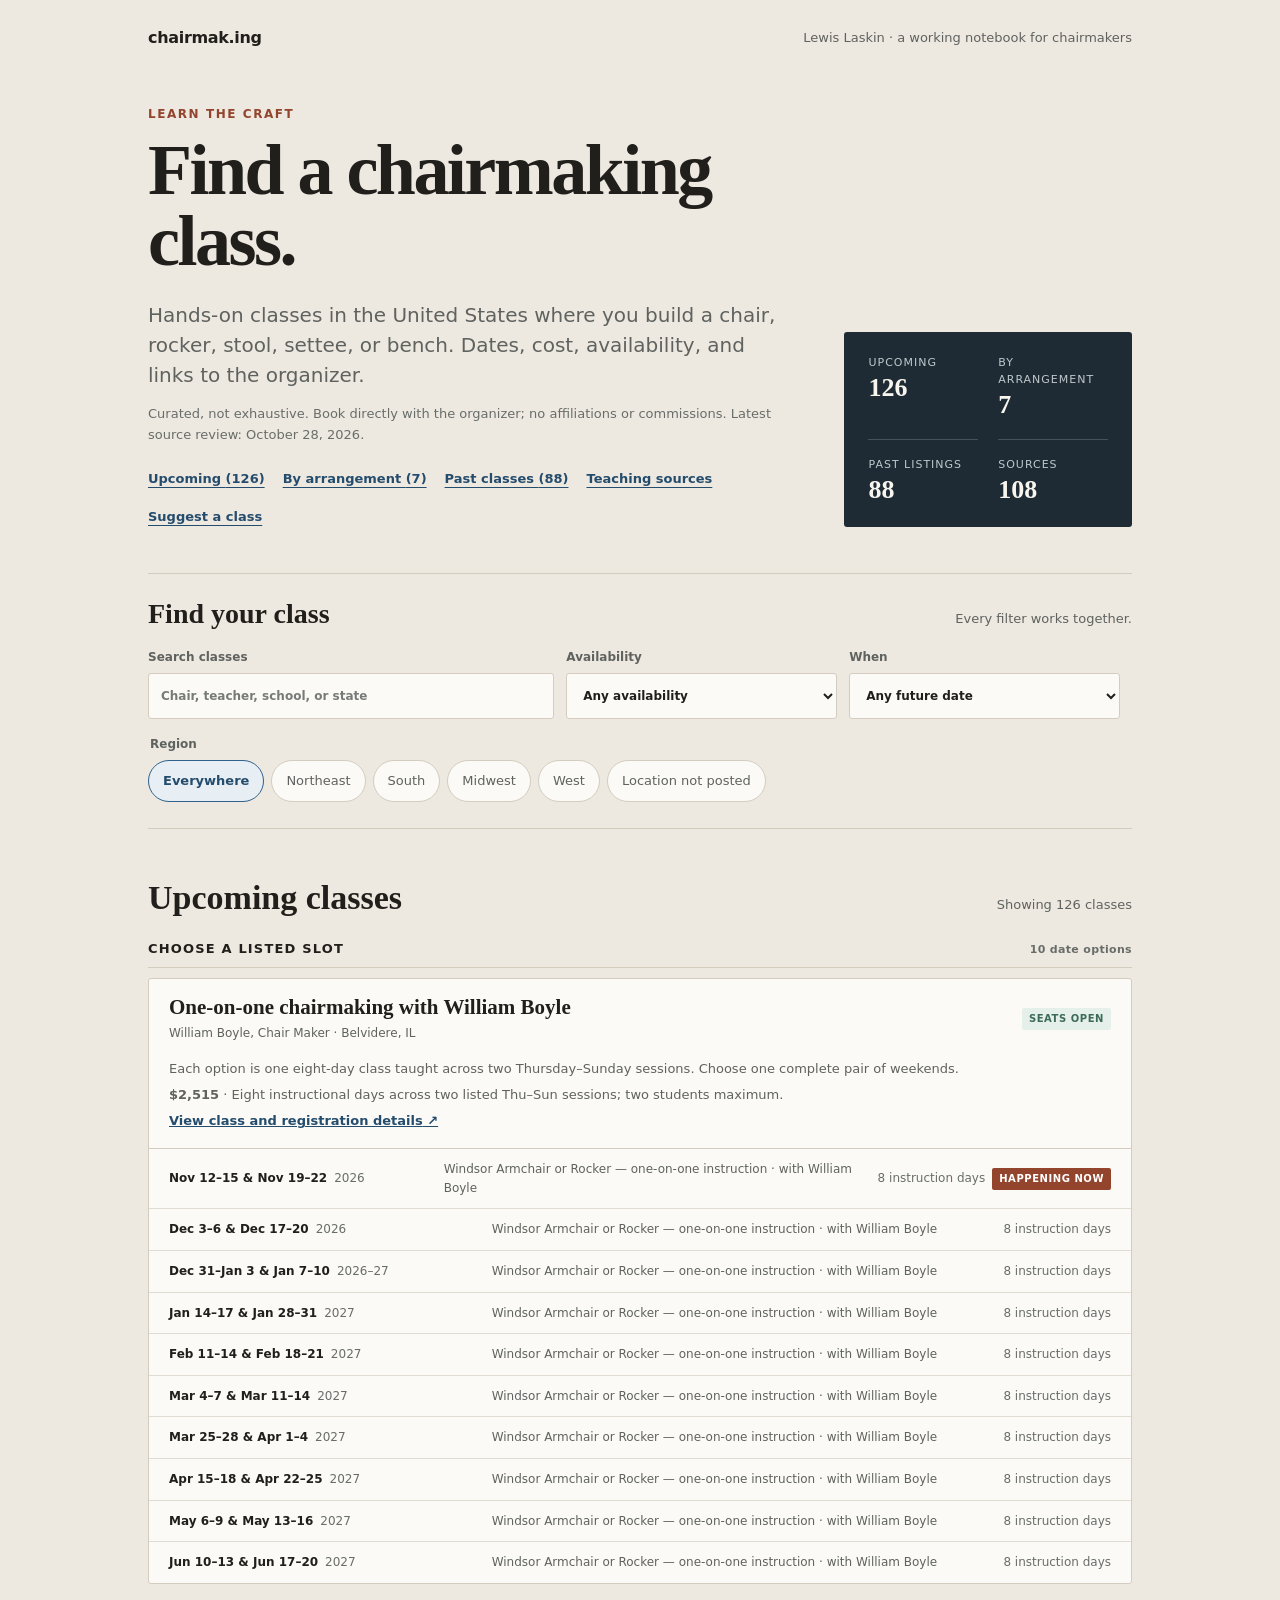
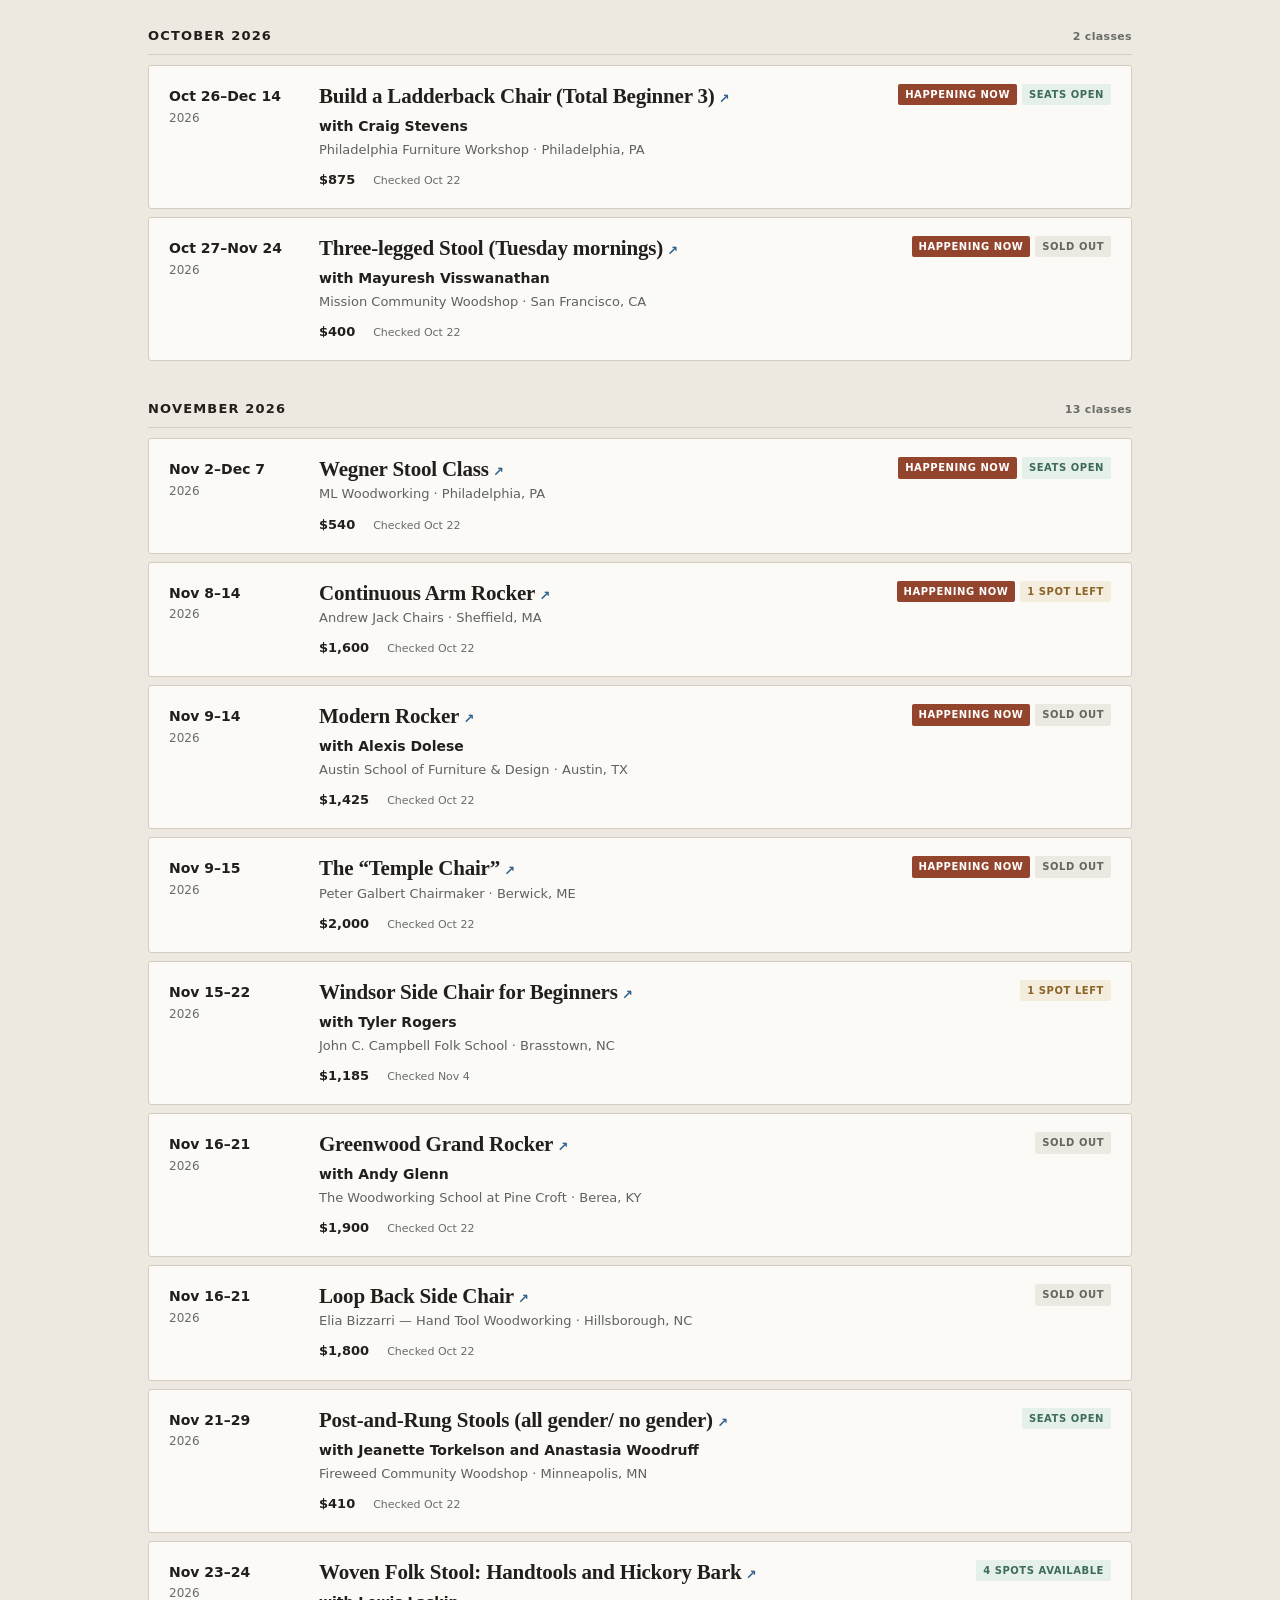
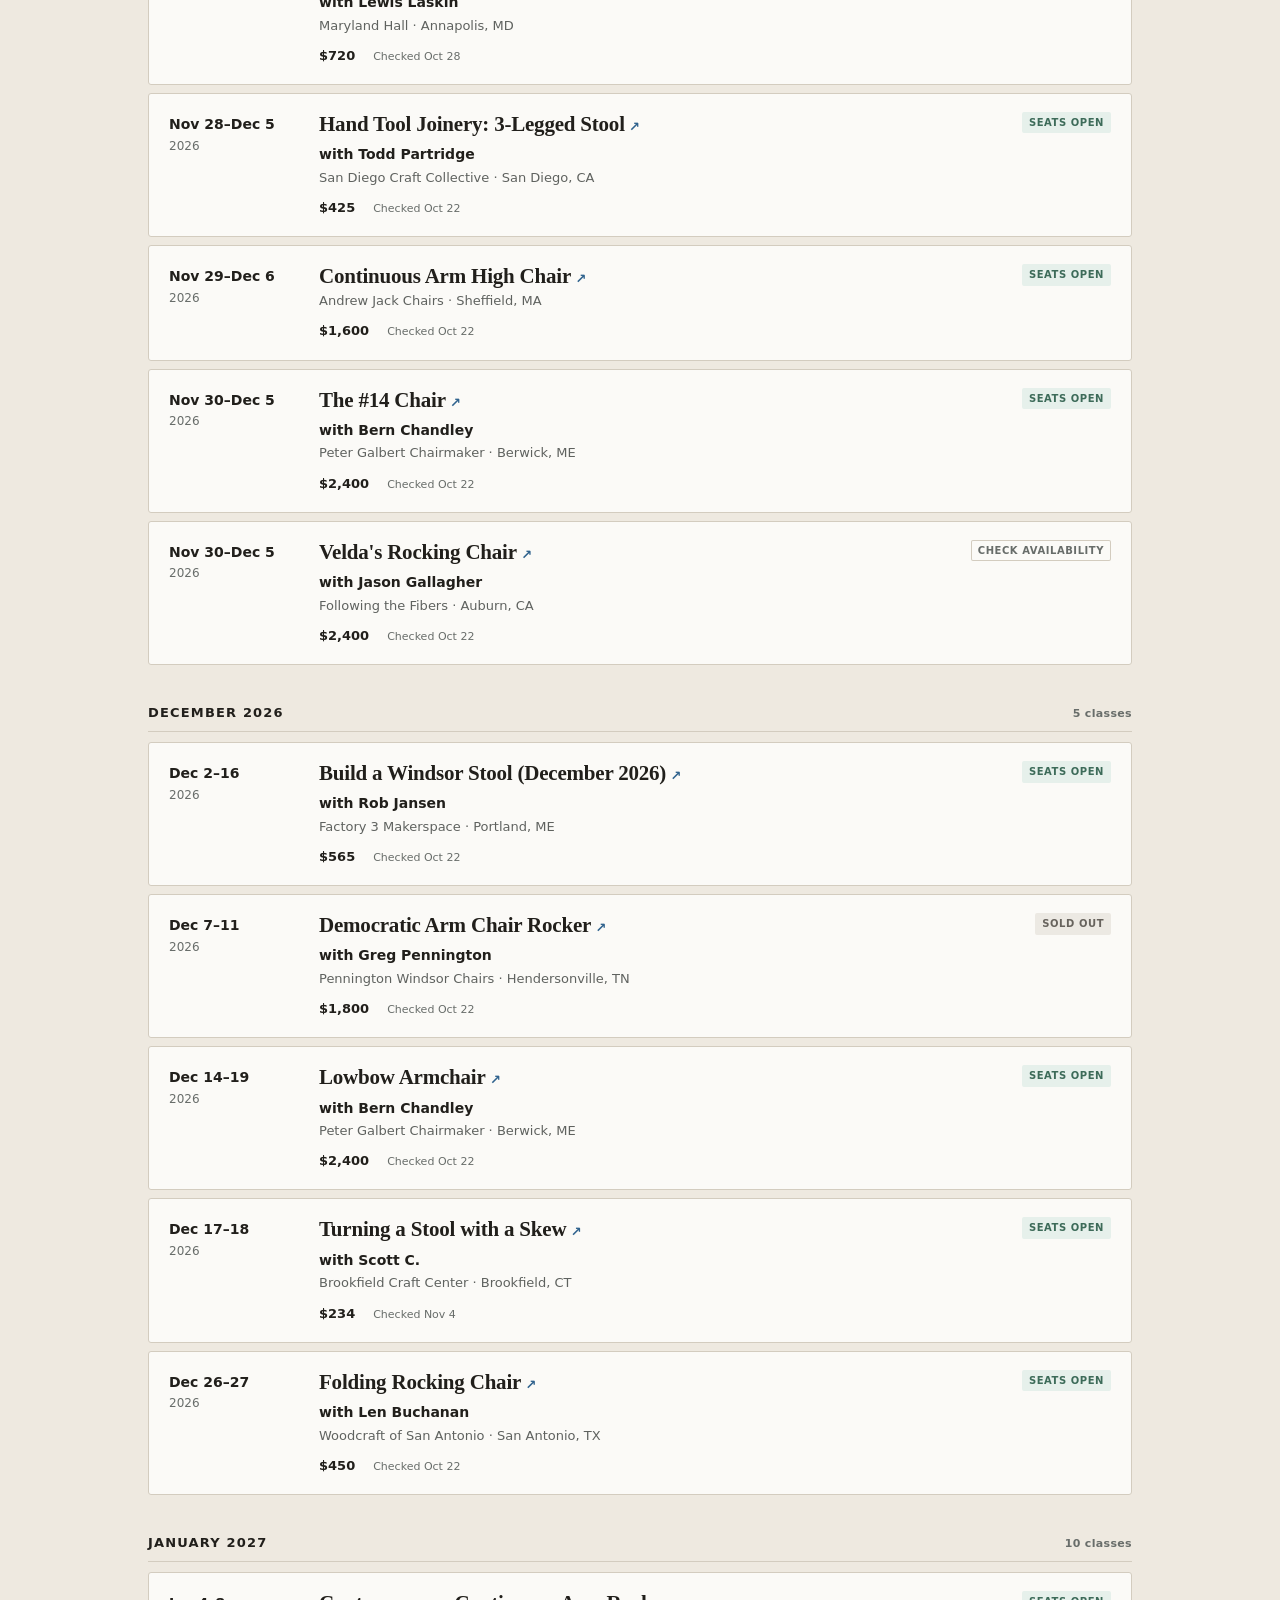
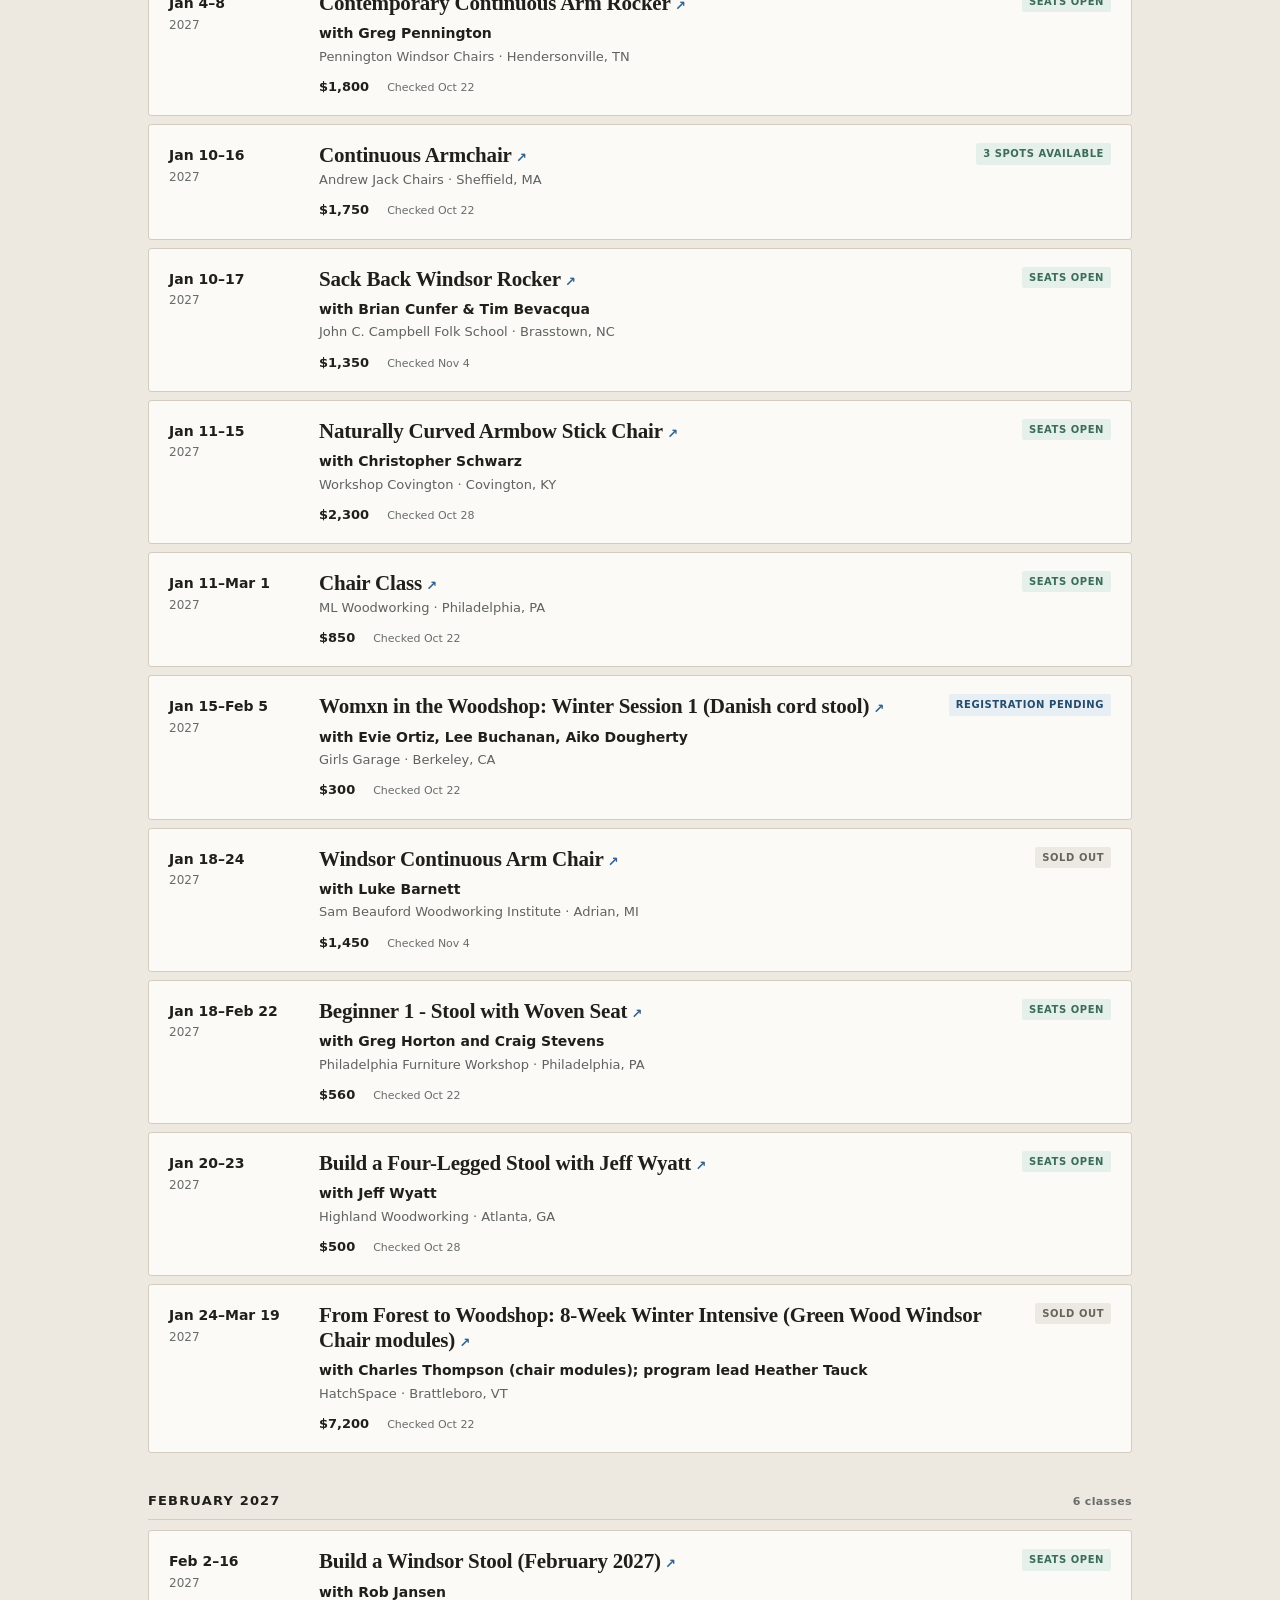
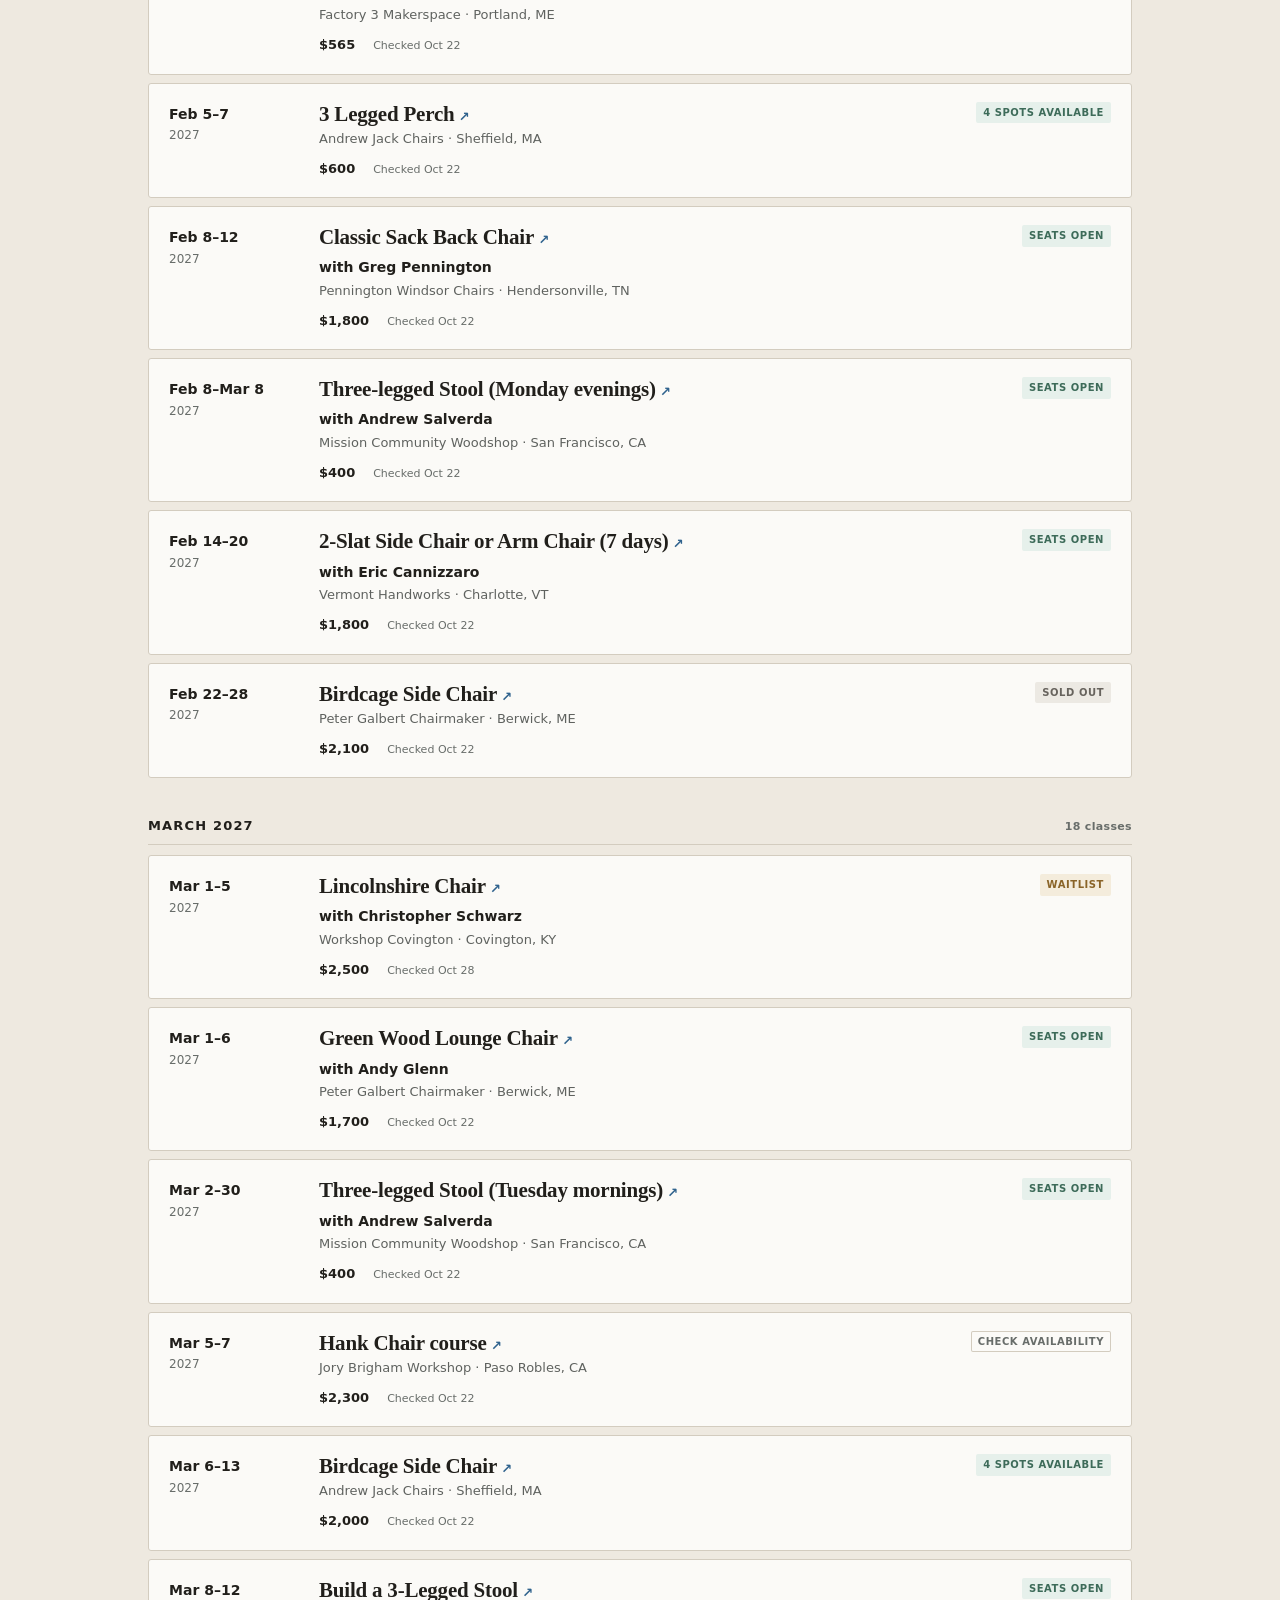
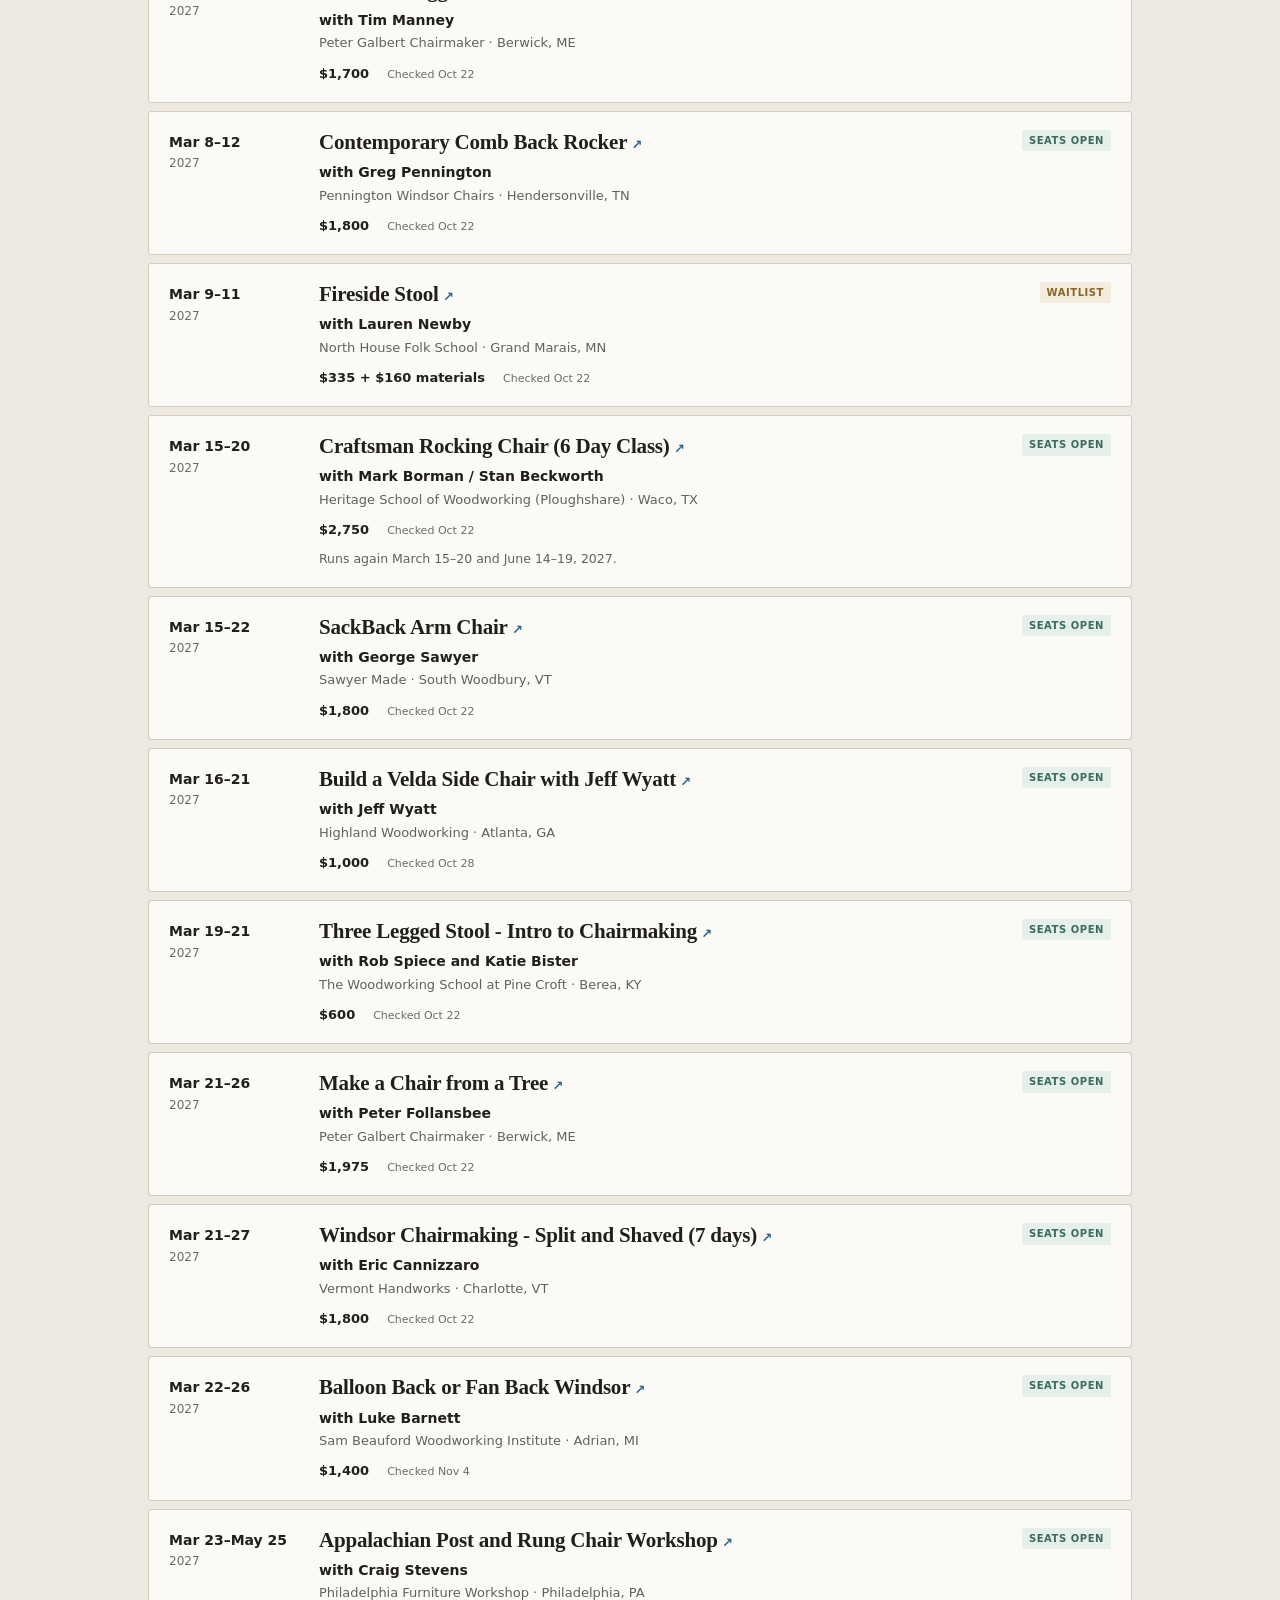
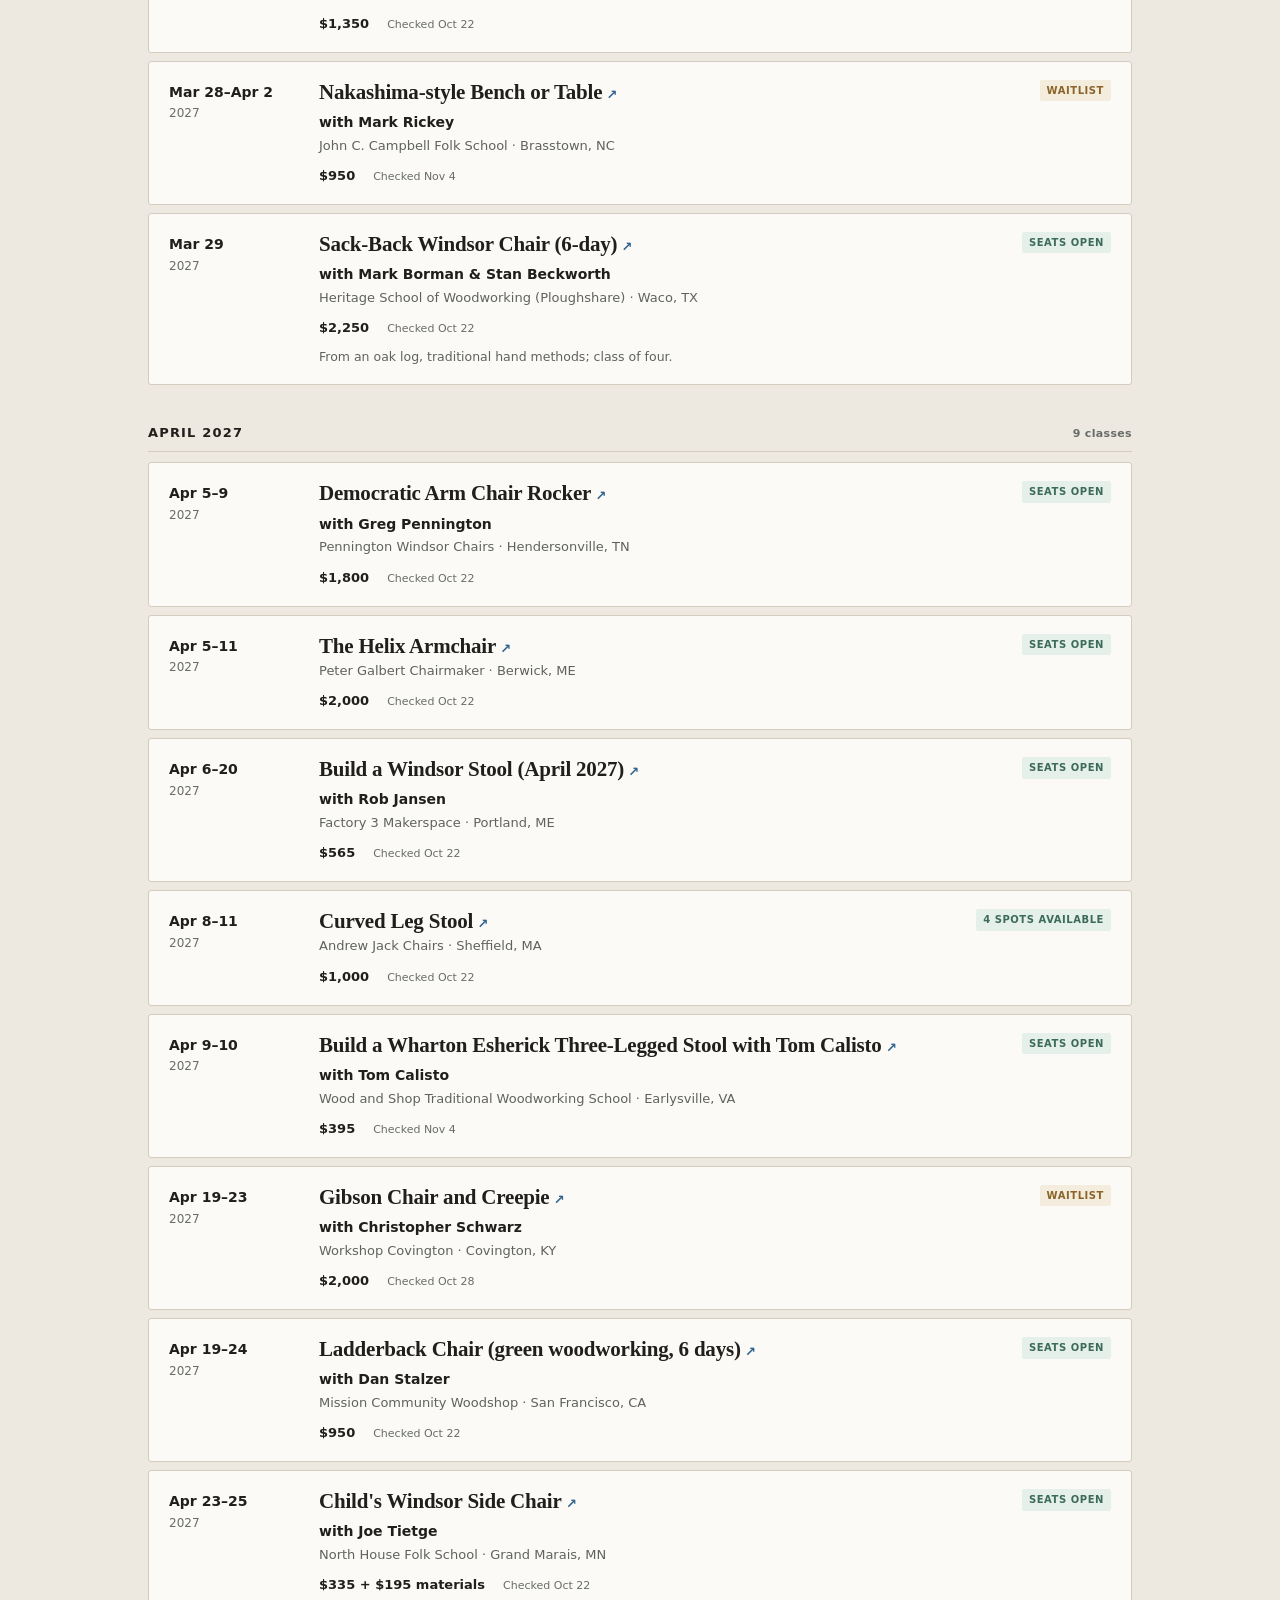
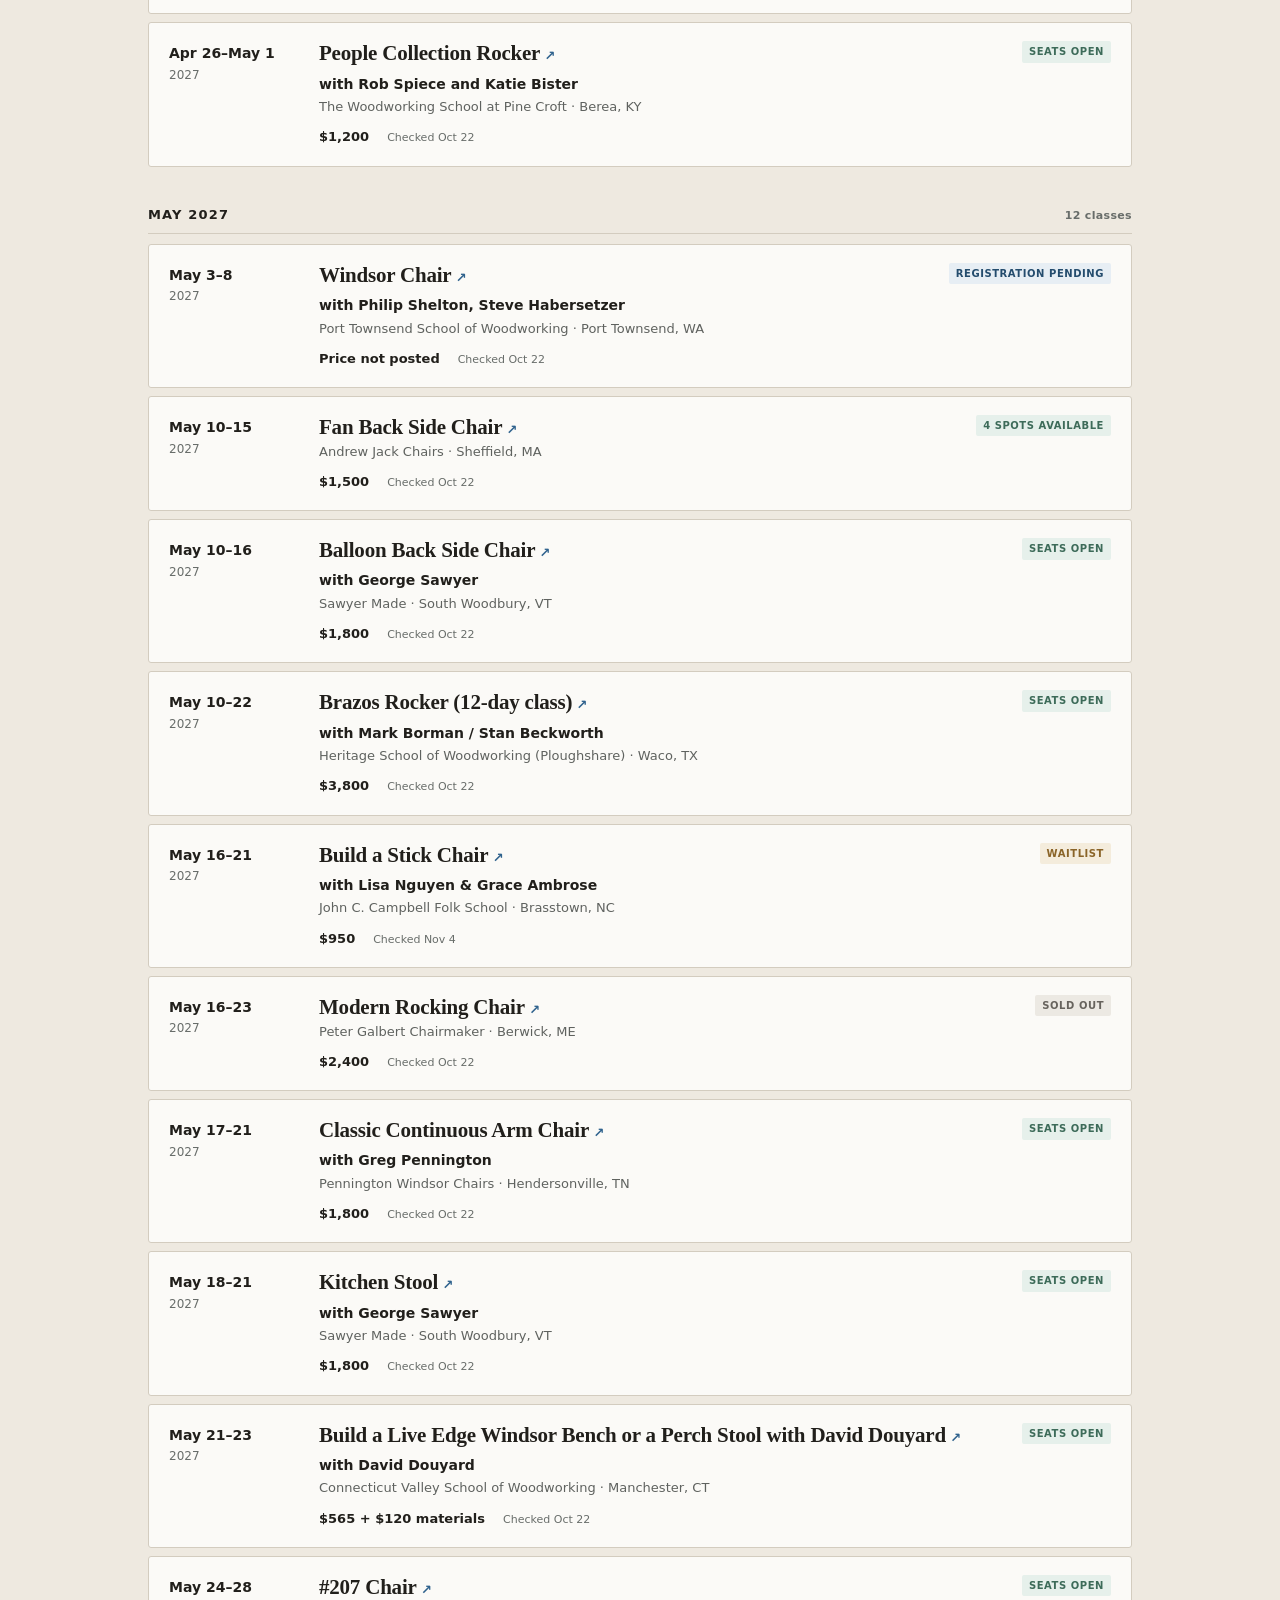
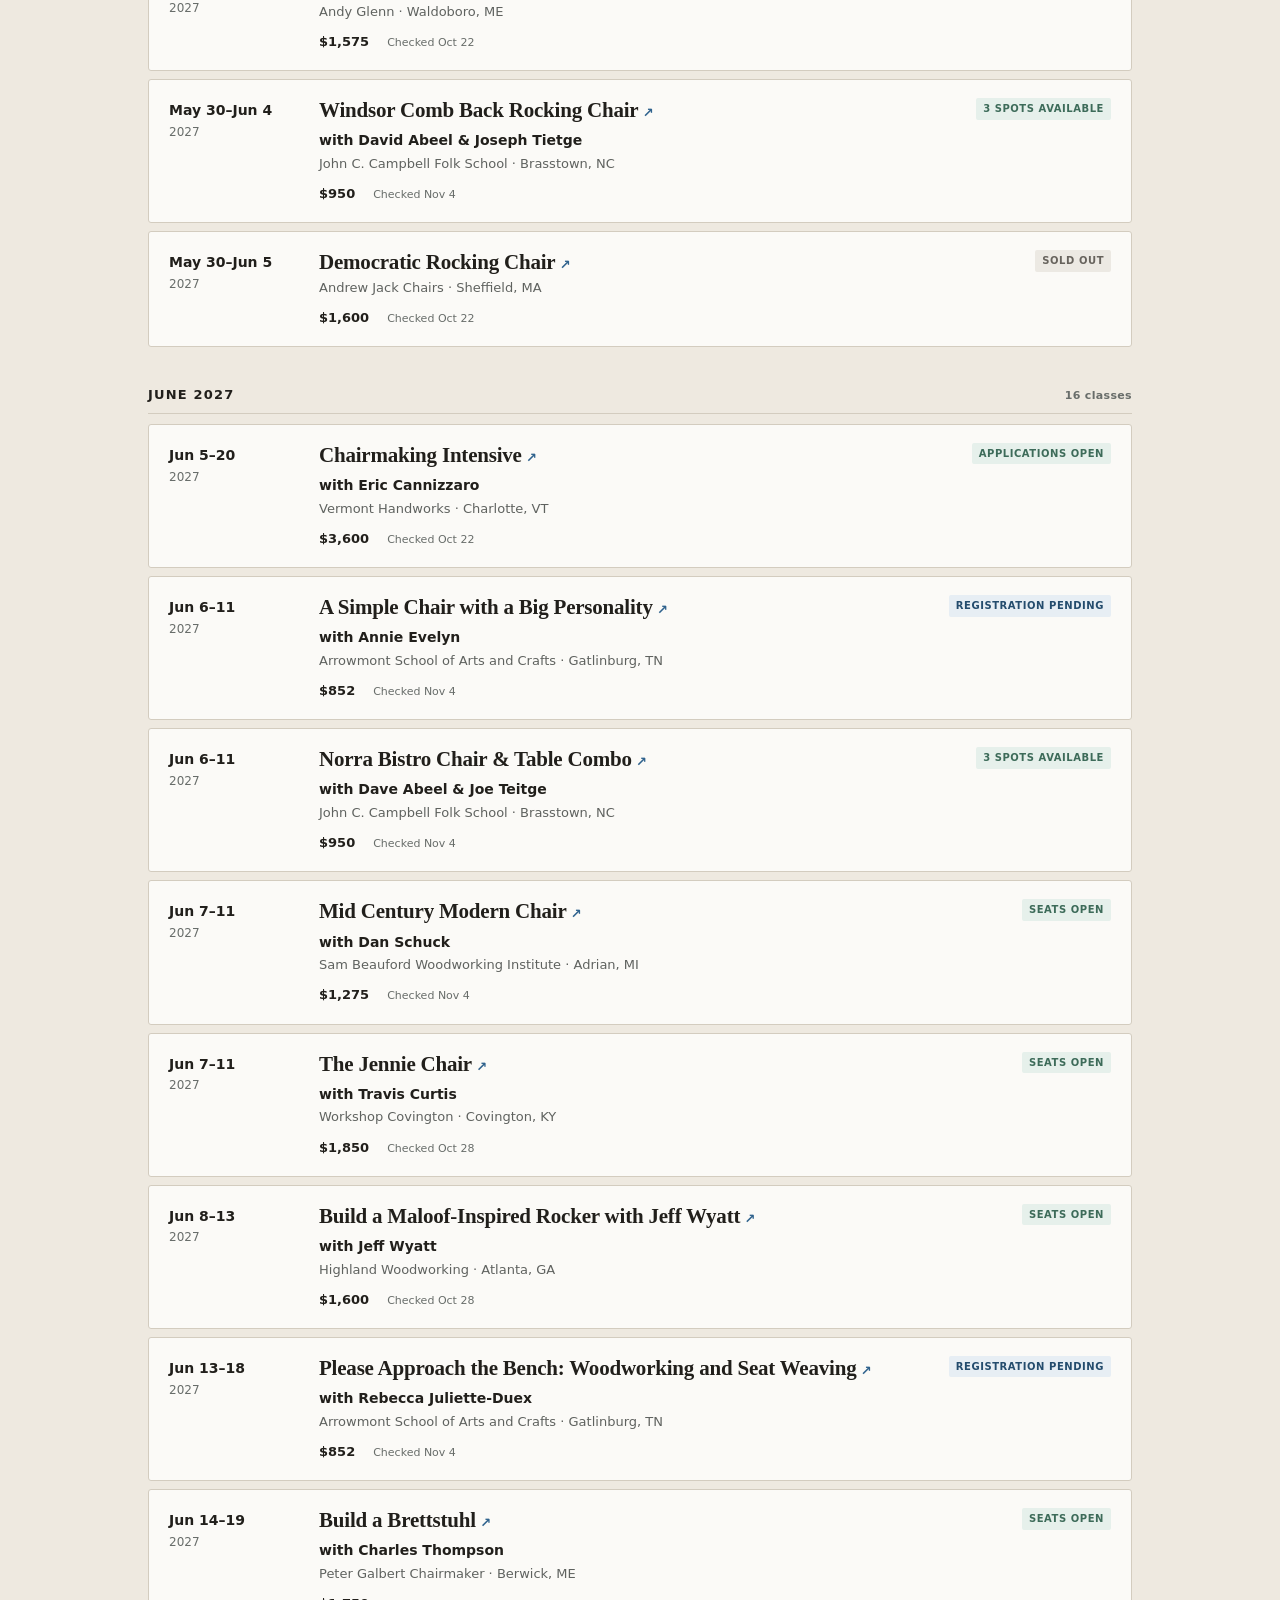
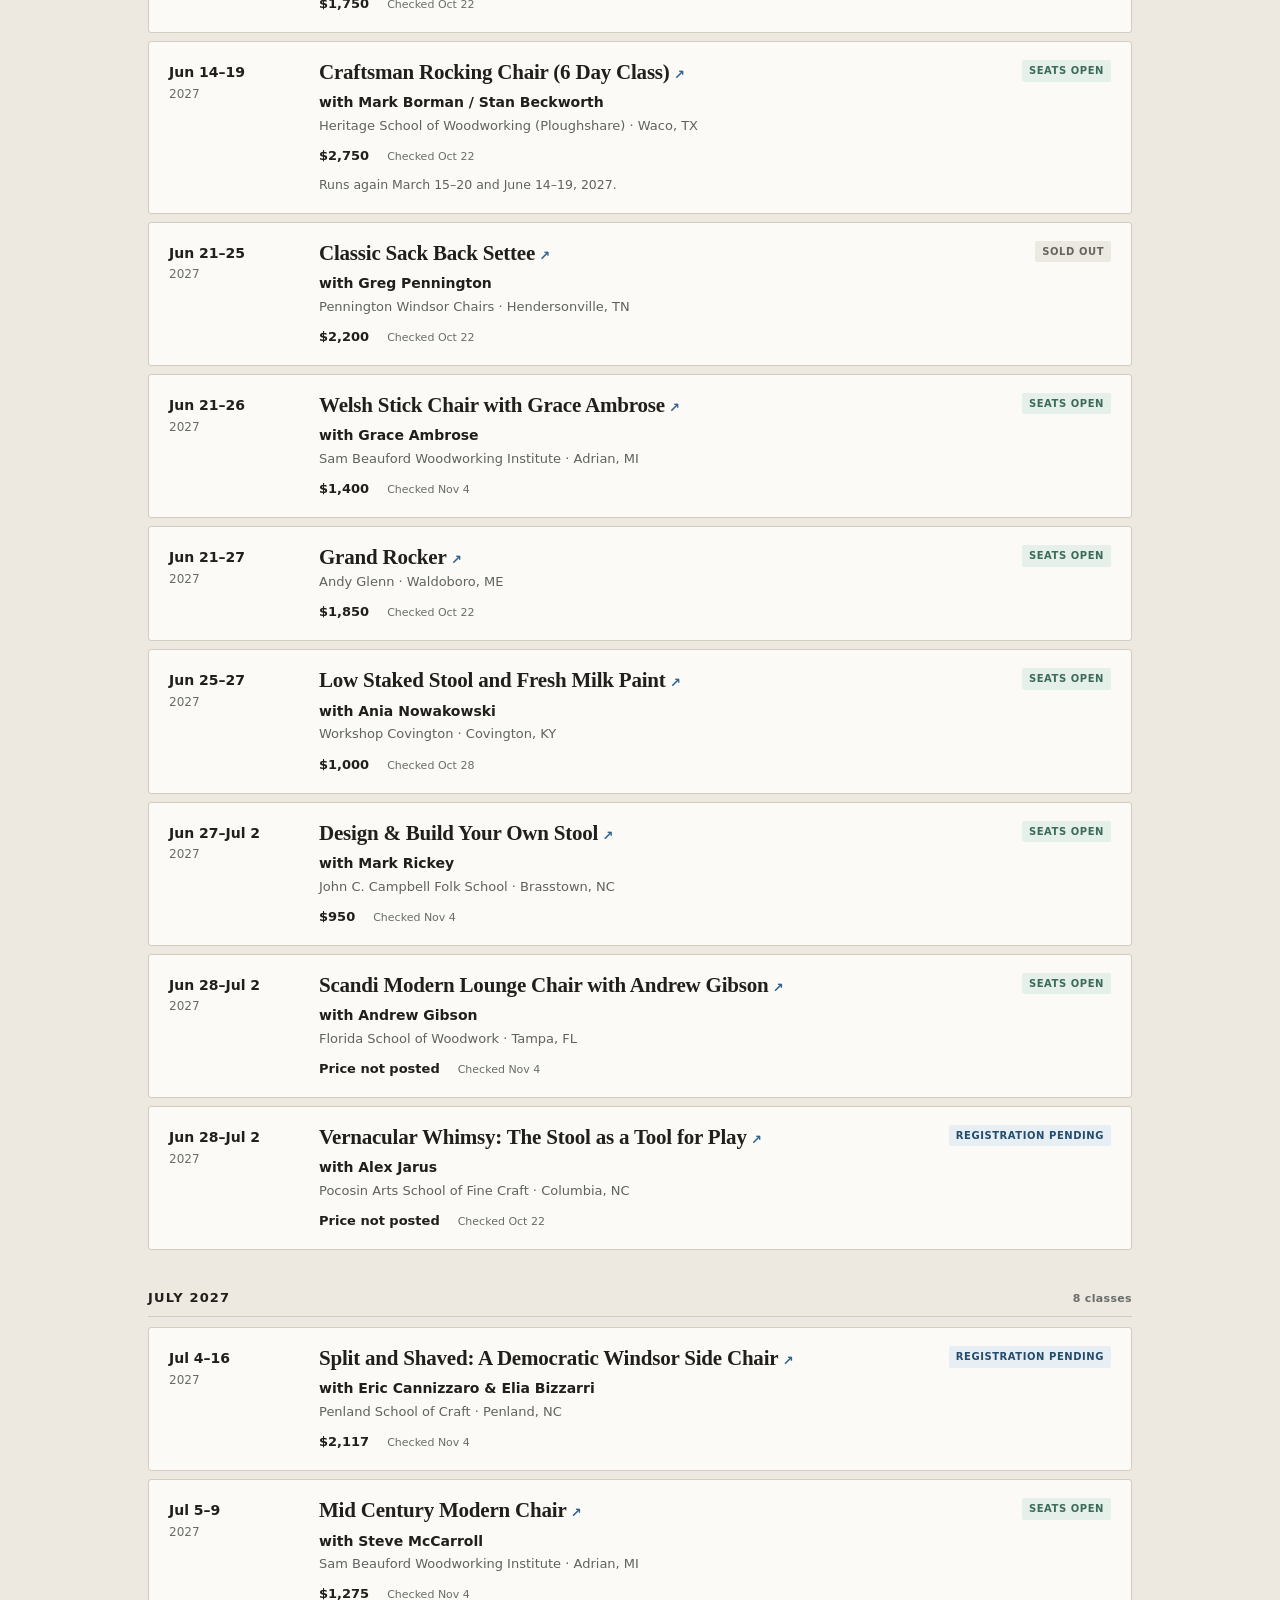
==== commit d9ea8f8b: "classes: regenerated as of 2026-11-14 — 126 upcoming Published by chairs .github/workflows/publish-c" ====
--- a/classes/index.html
+++ b/classes/index.html
@@ -476,7 +476,7 @@
   <!-- CLASSES:BEGIN -->
 <div class="results-head">
   <h2 id="upcoming">Upcoming classes</h2>
-  <p id="result-summary" aria-live="polite" aria-atomic="true">Showing 127 classes</p>
+  <p id="result-summary" aria-live="polite" aria-atomic="true">Showing 126 classes</p>
 </div>
 <div id="class-results">
   <section class="month-group listed-options-group" data-month="listed-william-boyle-two-weekend-options"
@@ -608,7 +608,7 @@
     </ol>
   </section>
   <section class="month-group" data-month="2026-11" aria-labelledby="month-2026-11">
-    <h3 id="month-2026-11"><span>November 2026</span><span class="month-count">14 classes</span></h3>
+    <h3 id="month-2026-11"><span>November 2026</span><span class="month-count">13 classes</span></h3>
     <ol class="class-list">
       <li class="class-item" data-region="NE" data-status="available"
           data-status-detail="open" data-start="2026-11-02" data-end="2026-12-07"
@@ -641,25 +641,6 @@
             <p class="class-place">Andrew Jack Chairs <span aria-hidden="true">·</span> Sheffield, MA</p>
             <div class="class-facts">
               <span class="price">$1,600</span>
-              <span class="checked">Checked <time datetime="2026-10-22">Oct 22</time></span>
-            </div>
-          </div>
-        </article>
-      </li>
-      <li class="class-item" data-region="S" data-status="full"
-          data-status-detail="sold-out" data-start="2026-11-09" data-end="2026-11-13"
-          data-year="2026" data-org="pennington">
-        <article class="class-card">
-          <div class="when"><time datetime="2026-11-09">Nov 9–13</time><span class="yr">2026</span></div>
-          <div class="class-body">
-            <div class="class-title-row">
-              <h4><a href="http://www.penningtonwindsorchairs.com/class-schedule" rel="noopener">Contemporary Continuous Arm Rocker<span aria-hidden="true"> ↗</span></a></h4>
-              <div class="statuses"><span class="status status--now">Happening now</span><span class="status status--sold-out">Sold out</span></div>
-            </div>
-          <p class="class-teacher">with Greg Pennington</p>
-            <p class="class-place">Pennington Windsor Chairs <span aria-hidden="true">·</span> Hendersonville, TN</p>
-            <div class="class-facts">
-              <span class="price">$1,800</span>
               <span class="checked">Checked <time datetime="2026-10-22">Oct 22</time></span>
             </div>
           </div>
@@ -2922,7 +2903,7 @@
       <p class="eyebrow">The teaching record</p>
       <h2 id="past-title">Past classes</h2>
     </div>
-    <p>87 verified past listings help reveal who teaches what, where it happens, and which curricula have returned. A pattern is a clue—not a promise of another class.</p>
+    <p>88 verified past listings help reveal who teaches what, where it happens, and which curricula have returned. A pattern is a clue—not a promise of another class.</p>
   </div>
   <div class="pattern-block" aria-labelledby="patterns-title">
     <div class="pattern-heading"><h3 id="patterns-title">Observed repeats</h3><p>Only explicitly matched curricula are grouped.</p></div>
@@ -2977,12 +2958,17 @@
   <div class="archive-tools">
     <label class="field"><span>Search past classes</span><input id="past-search" type="search" autocomplete="off" placeholder="Class, teacher, school, or state"></label>
     <label class="field"><span>Year</span><select id="past-year"><option value="all">All years</option><option value="2026">2026</option><option value="2025">2025</option><option value="2024">2024</option><option value="2023">2023</option></select></label>
-    <p id="past-result-summary" aria-live="polite" aria-atomic="true">Showing 87 past classes</p>
+    <p id="past-result-summary" aria-live="polite" aria-atomic="true">Showing 88 past classes</p>
   </div>
   <div class="archive-years" id="past-results">
     <details class="archive-year" data-past-year-group="2026" open>
-      <summary><span>2026</span><span class="past-year-count">61 classes</span></summary>
+      <summary><span>2026</span><span class="past-year-count">62 classes</span></summary>
       <ol class="past-list">
+        <li class="past-item" data-past-year="2026" data-org="pennington">
+          <time datetime="2026-11-09">Nov 9–13</time>
+          <div><h4><a href="http://www.penningtonwindsorchairs.com/class-schedule" rel="noopener">Contemporary Continuous Arm Rocker<span aria-hidden="true"> ↗</span></a></h4><p>with Greg Pennington · Pennington Windsor Chairs · Hendersonville, TN</p></div>
+          <span class="completed">Completed</span>
+        </li>
         <li class="past-item" data-past-year="2026" data-org="">
           <time datetime="2026-11-07">Nov 7</time>
           <div><h4><a href="https://www.woodcraft.com/pages/store-classes/austin#class-5639740330" rel="noopener">&#x27;NESTING&#x27; Chair<span aria-hidden="true"> ↗</span></a></h4><p>with Gus Hartmann · Woodcraft of Austin · Austin, TX</p></div>
@@ -3622,7 +3608,7 @@
         </li>
         <li class="school">
           <div class="school-who"><a href="http://www.penningtonwindsorchairs.com/class-schedule" rel="noopener">Pennington Windsor Chairs (Greg Pennington)<span aria-hidden="true"> ↗</span></a><span class="where">Hendersonville, TN</span></div>
-          <span class="school-badges"><a class="school-badge" href="?school=pennington#upcoming">13 upcoming classes</a><a class="school-badge school-badge--quiet" href="#past">4 past classes</a></span>
+          <span class="school-badges"><a class="school-badge" href="?school=pennington#upcoming">12 upcoming classes</a><a class="school-badge school-badge--quiet" href="#past">5 past classes</a></span>
         </li>
         <li class="school">
           <div class="school-who"><a href="https://austinschooloffurniture.com/classes/" rel="noopener">Austin School of Furniture &amp; Design<span aria-hidden="true"> ↗</span></a><span class="where">Austin, TX</span></div>
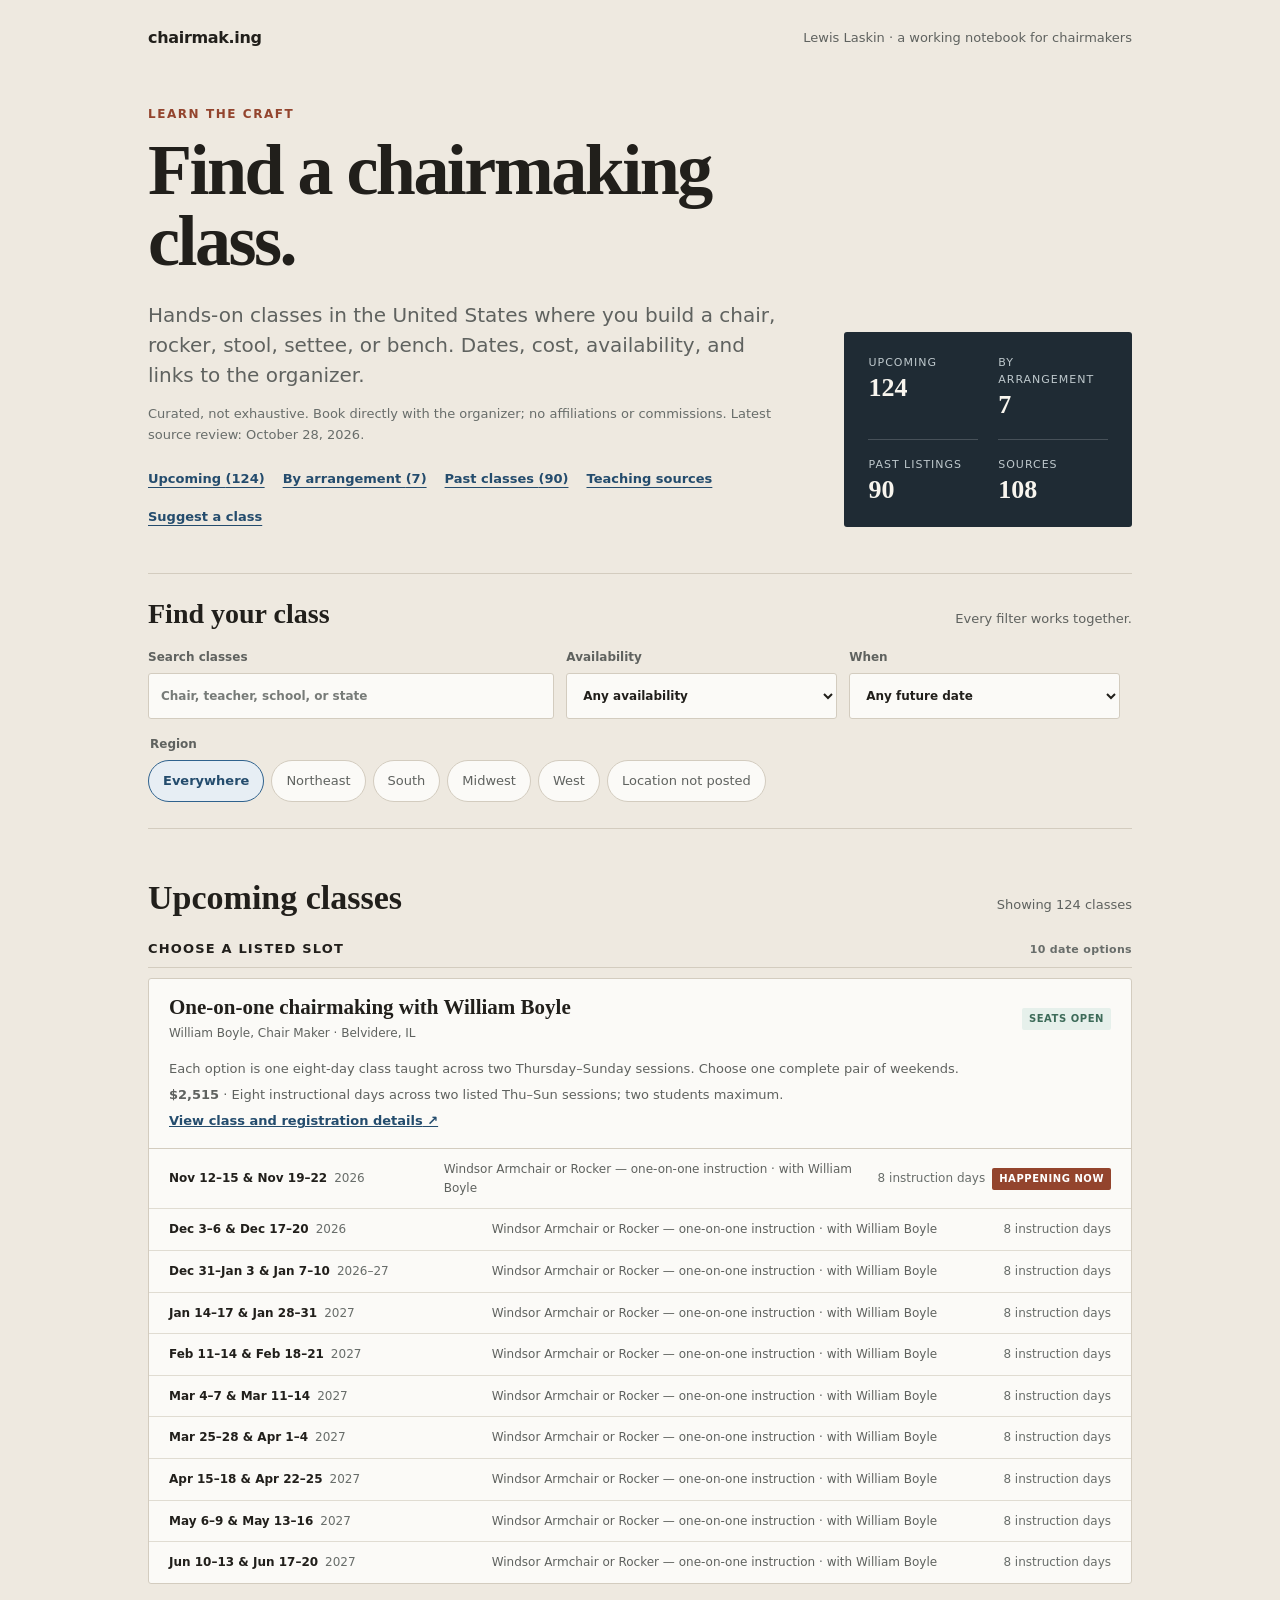
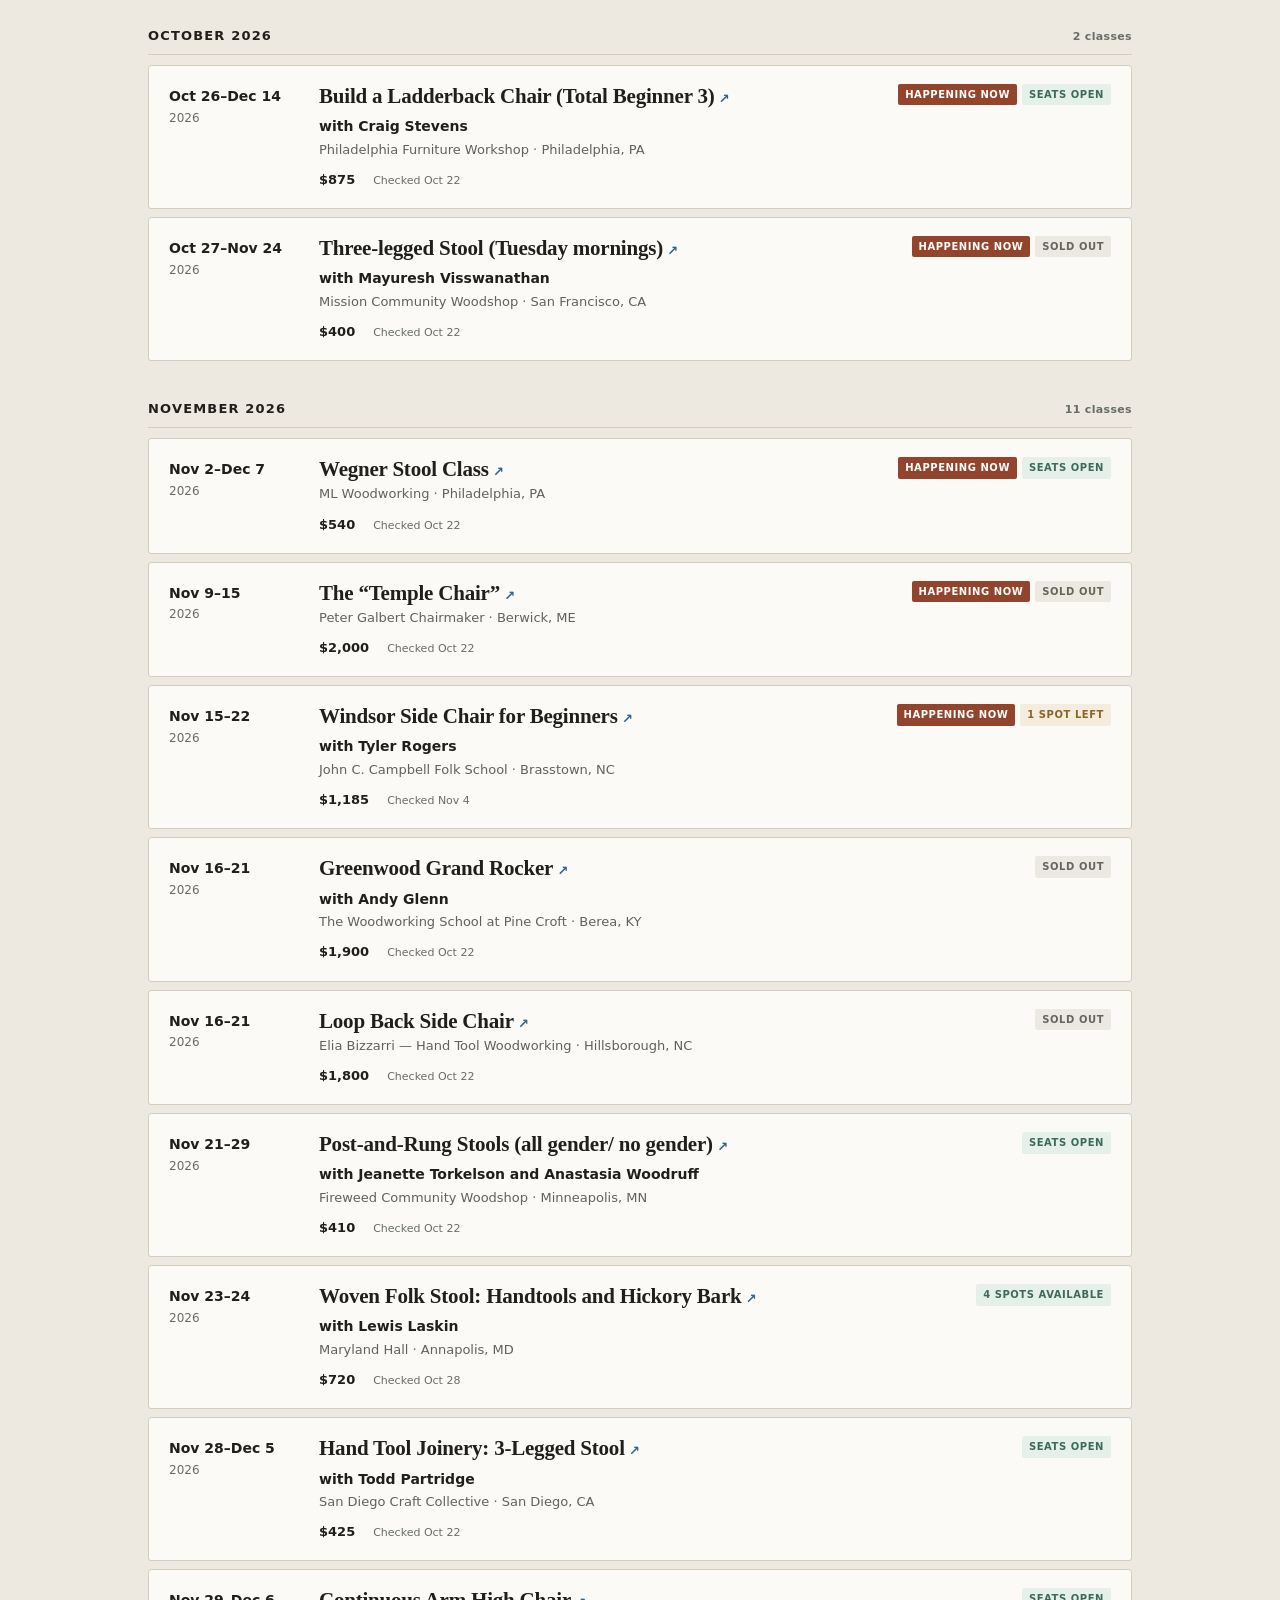
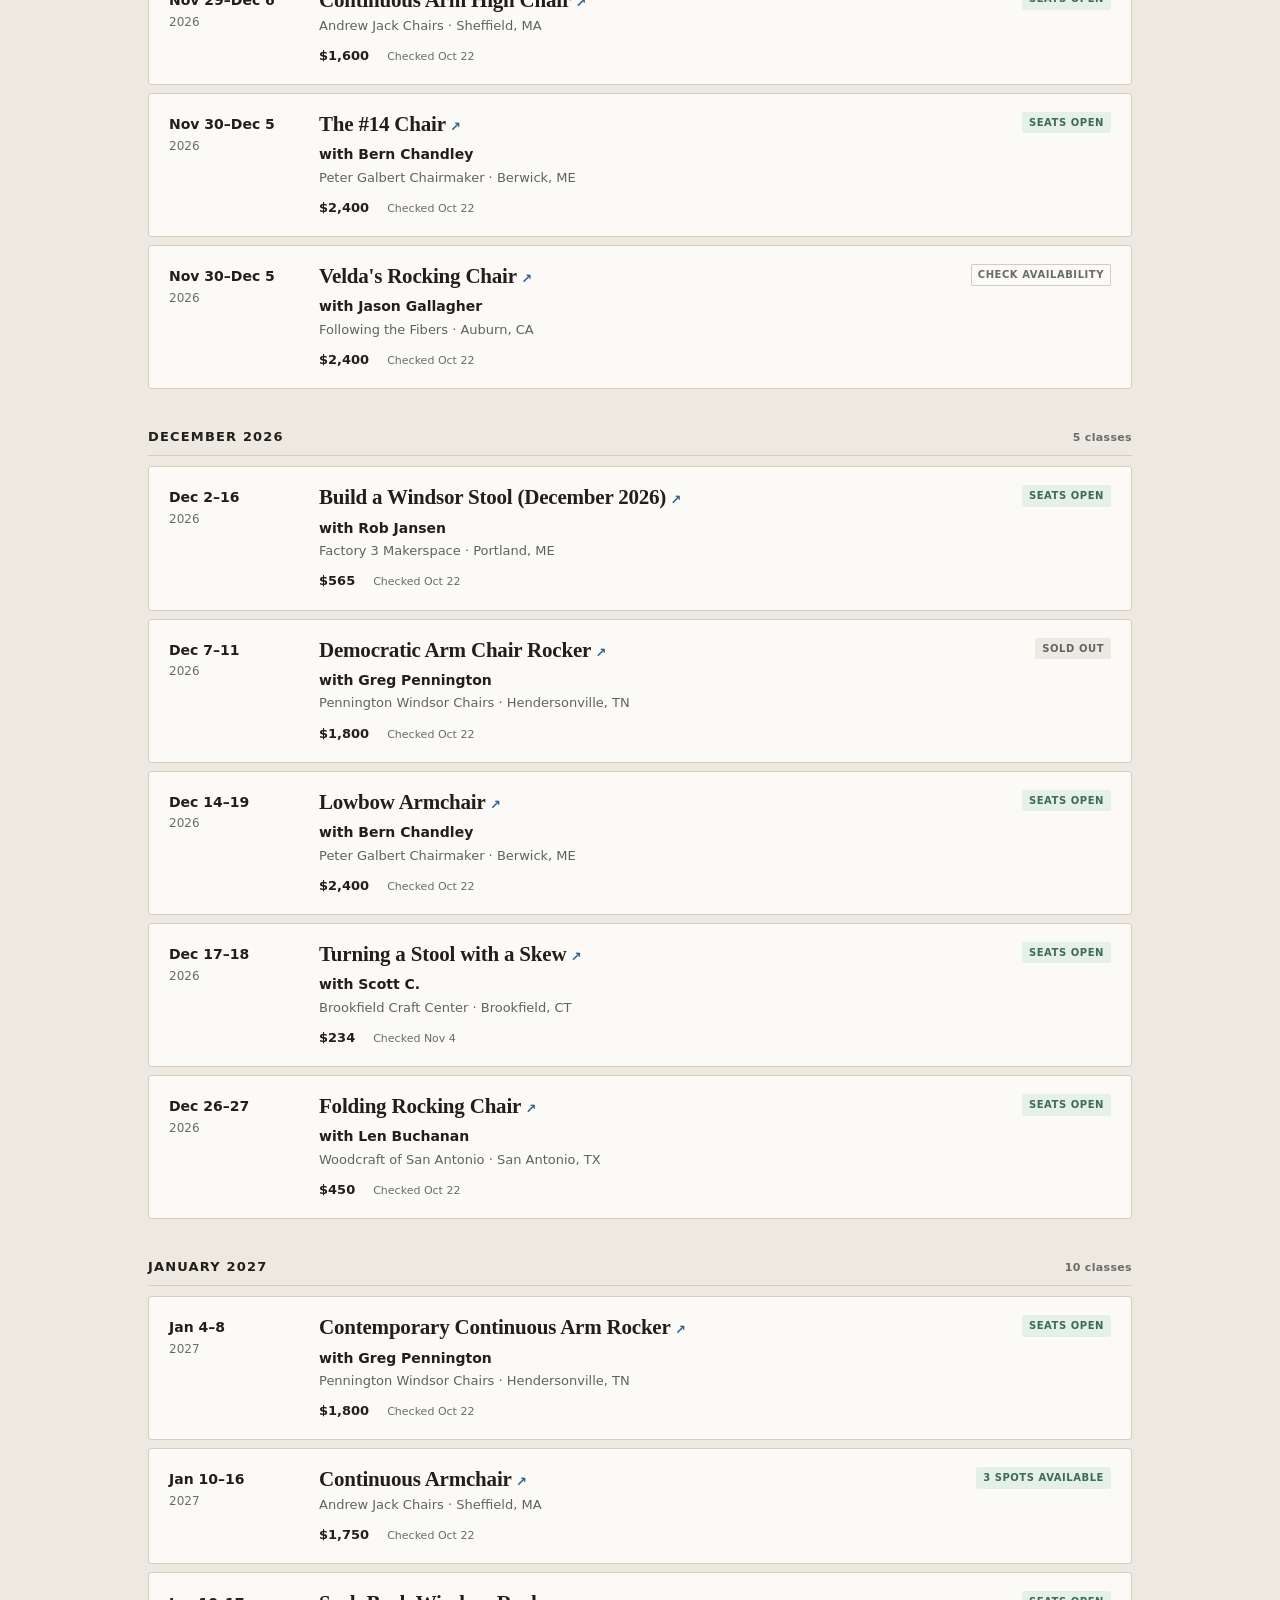
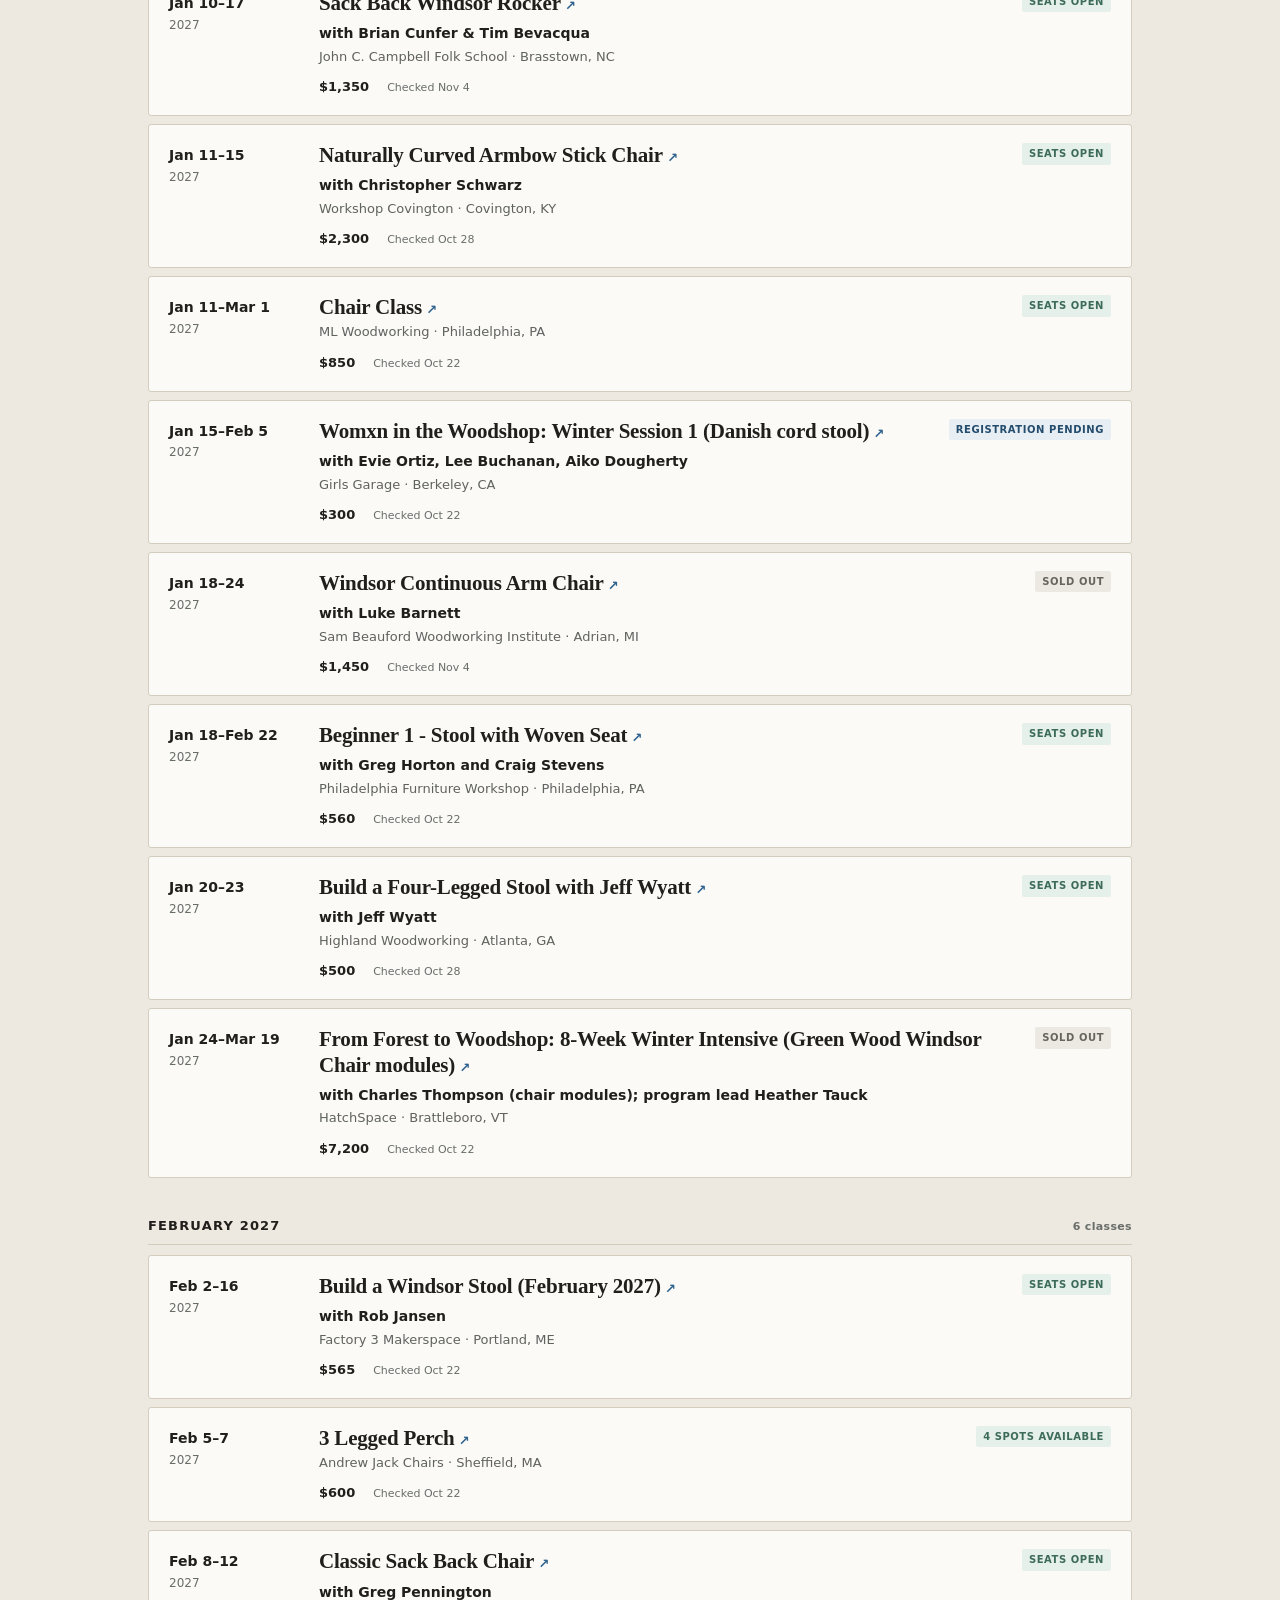
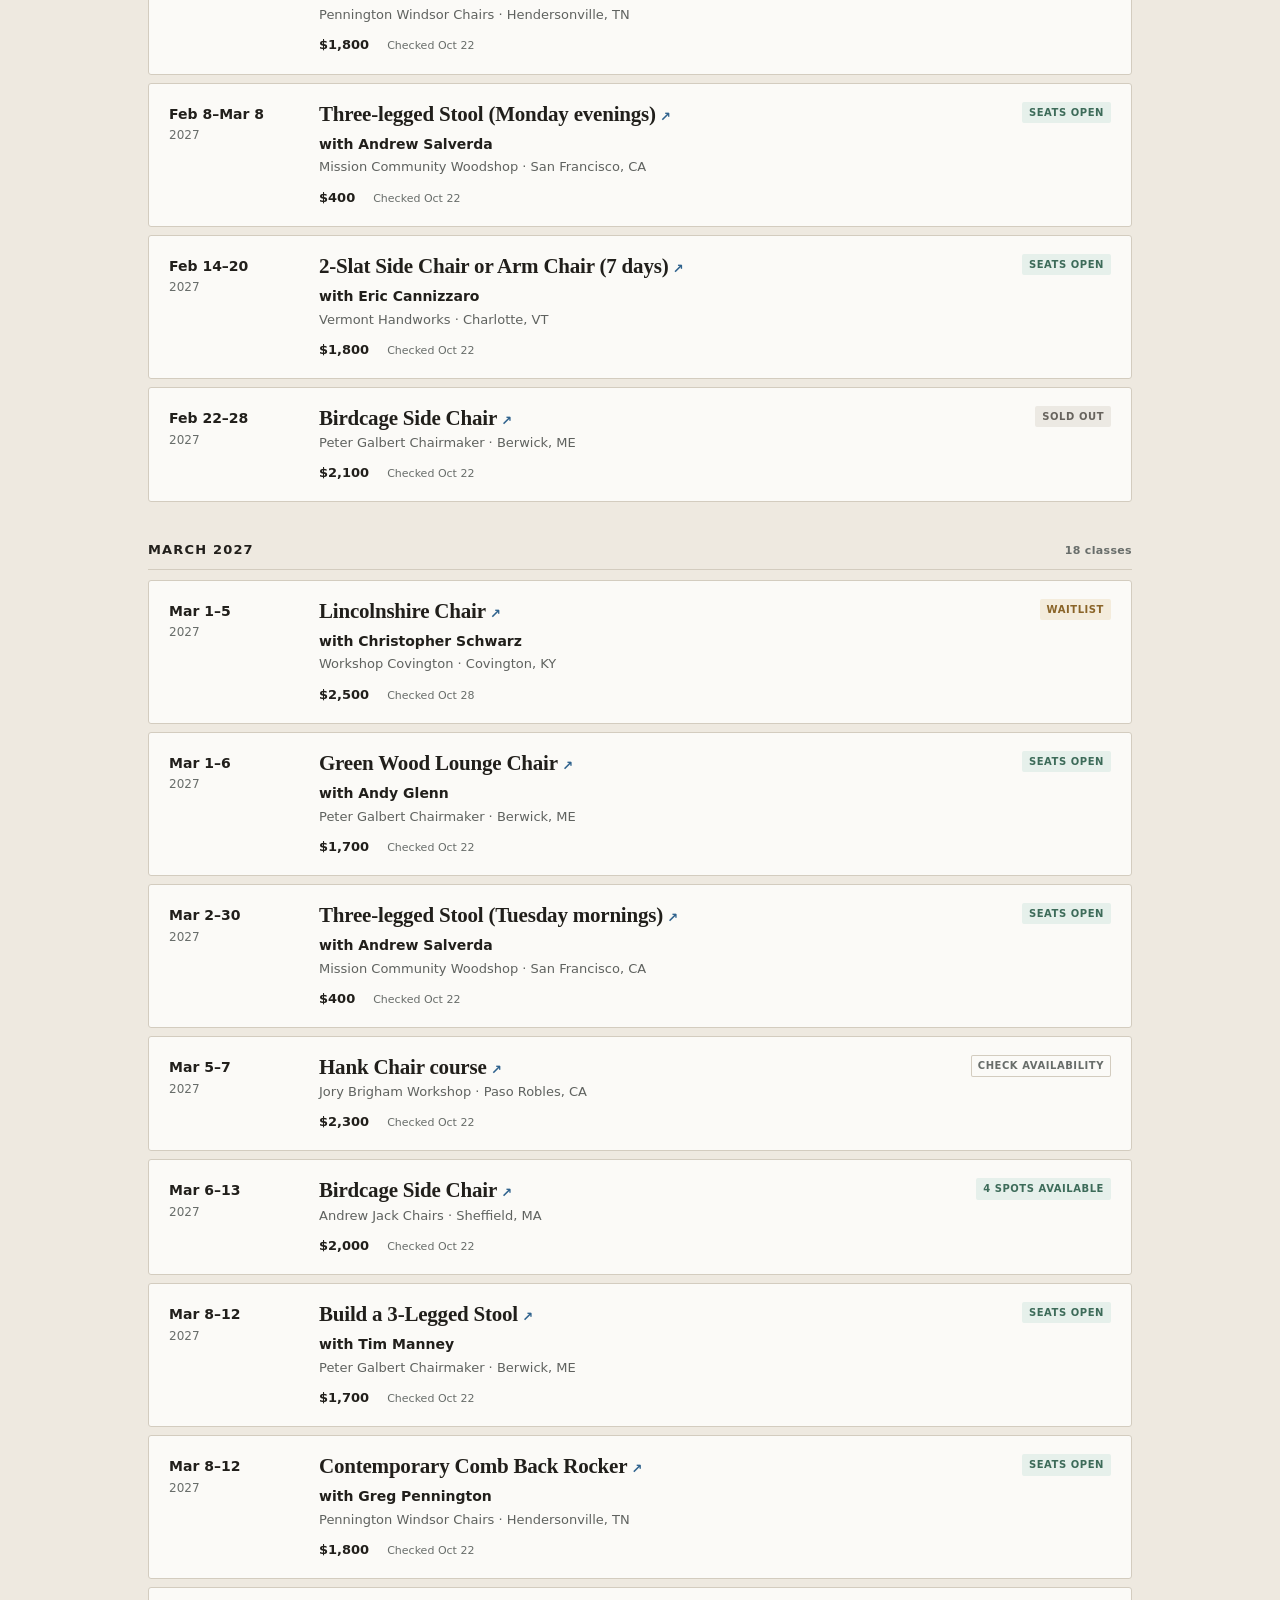
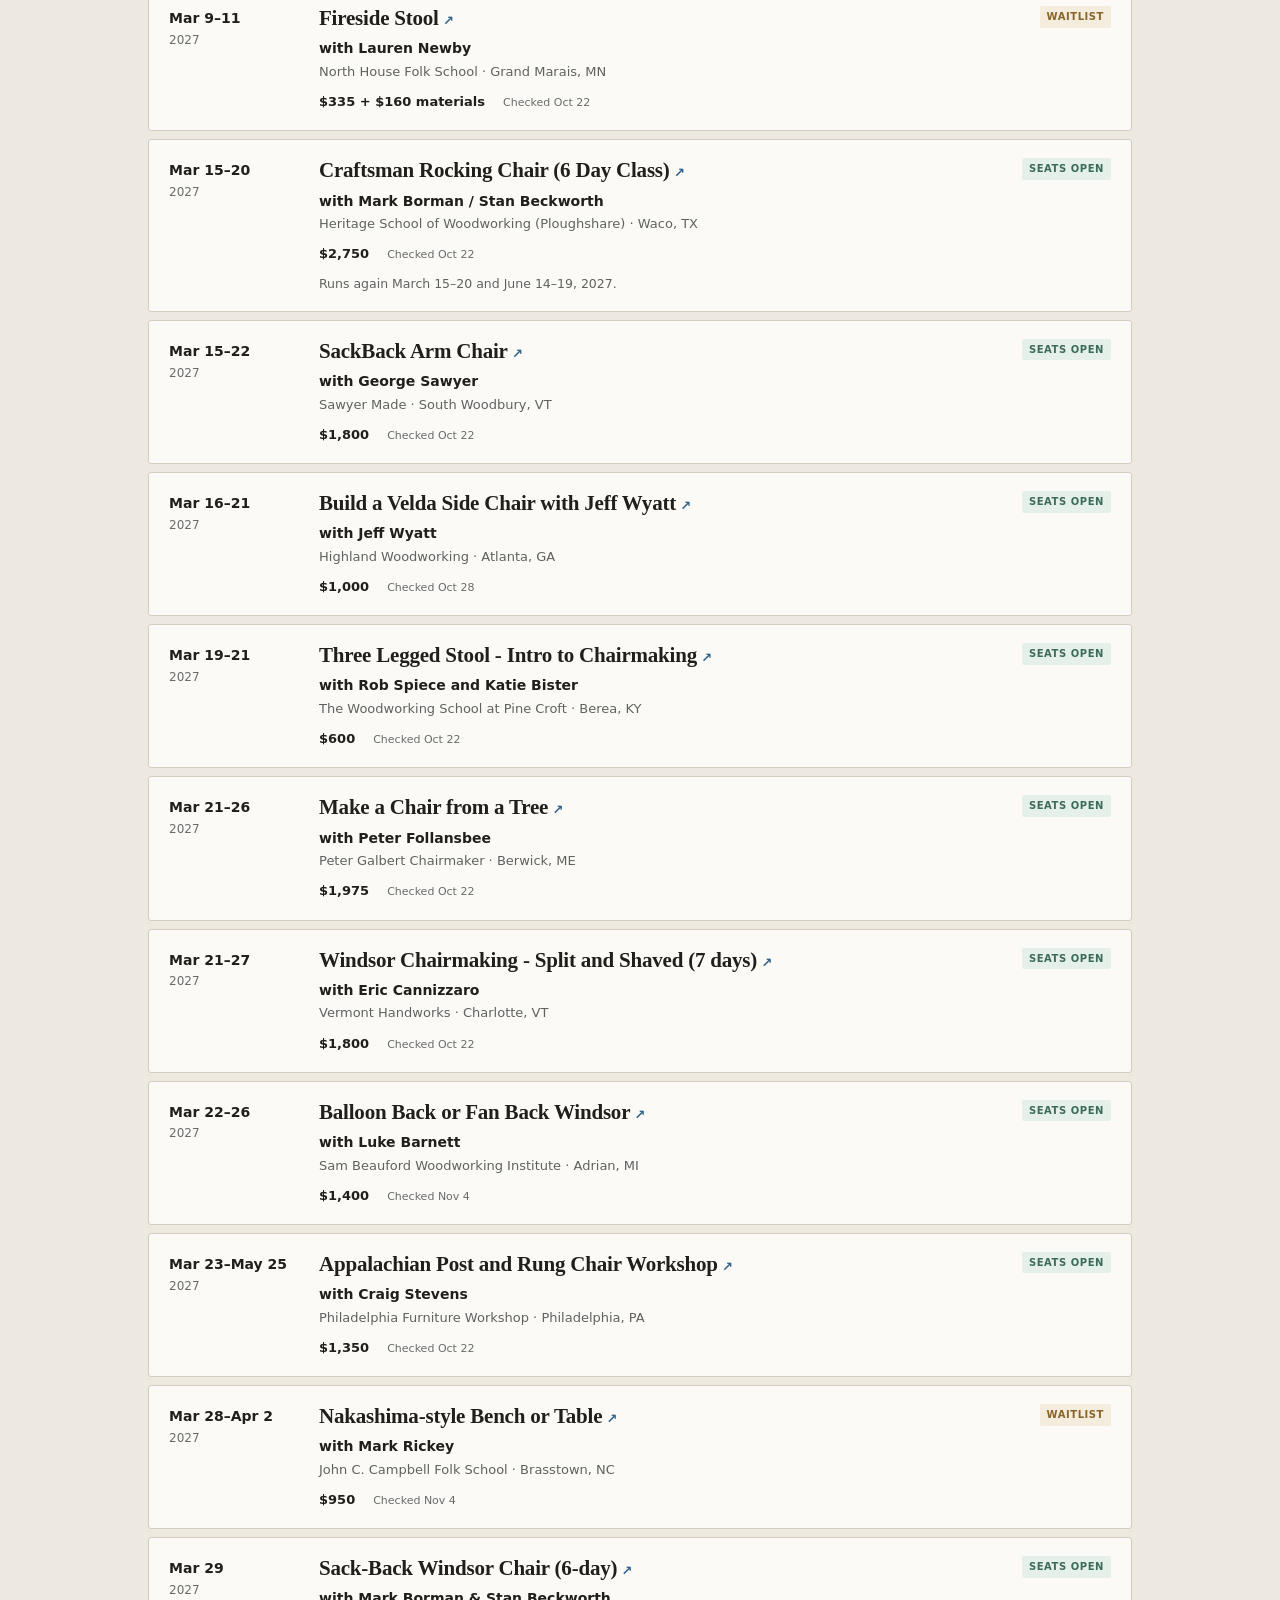
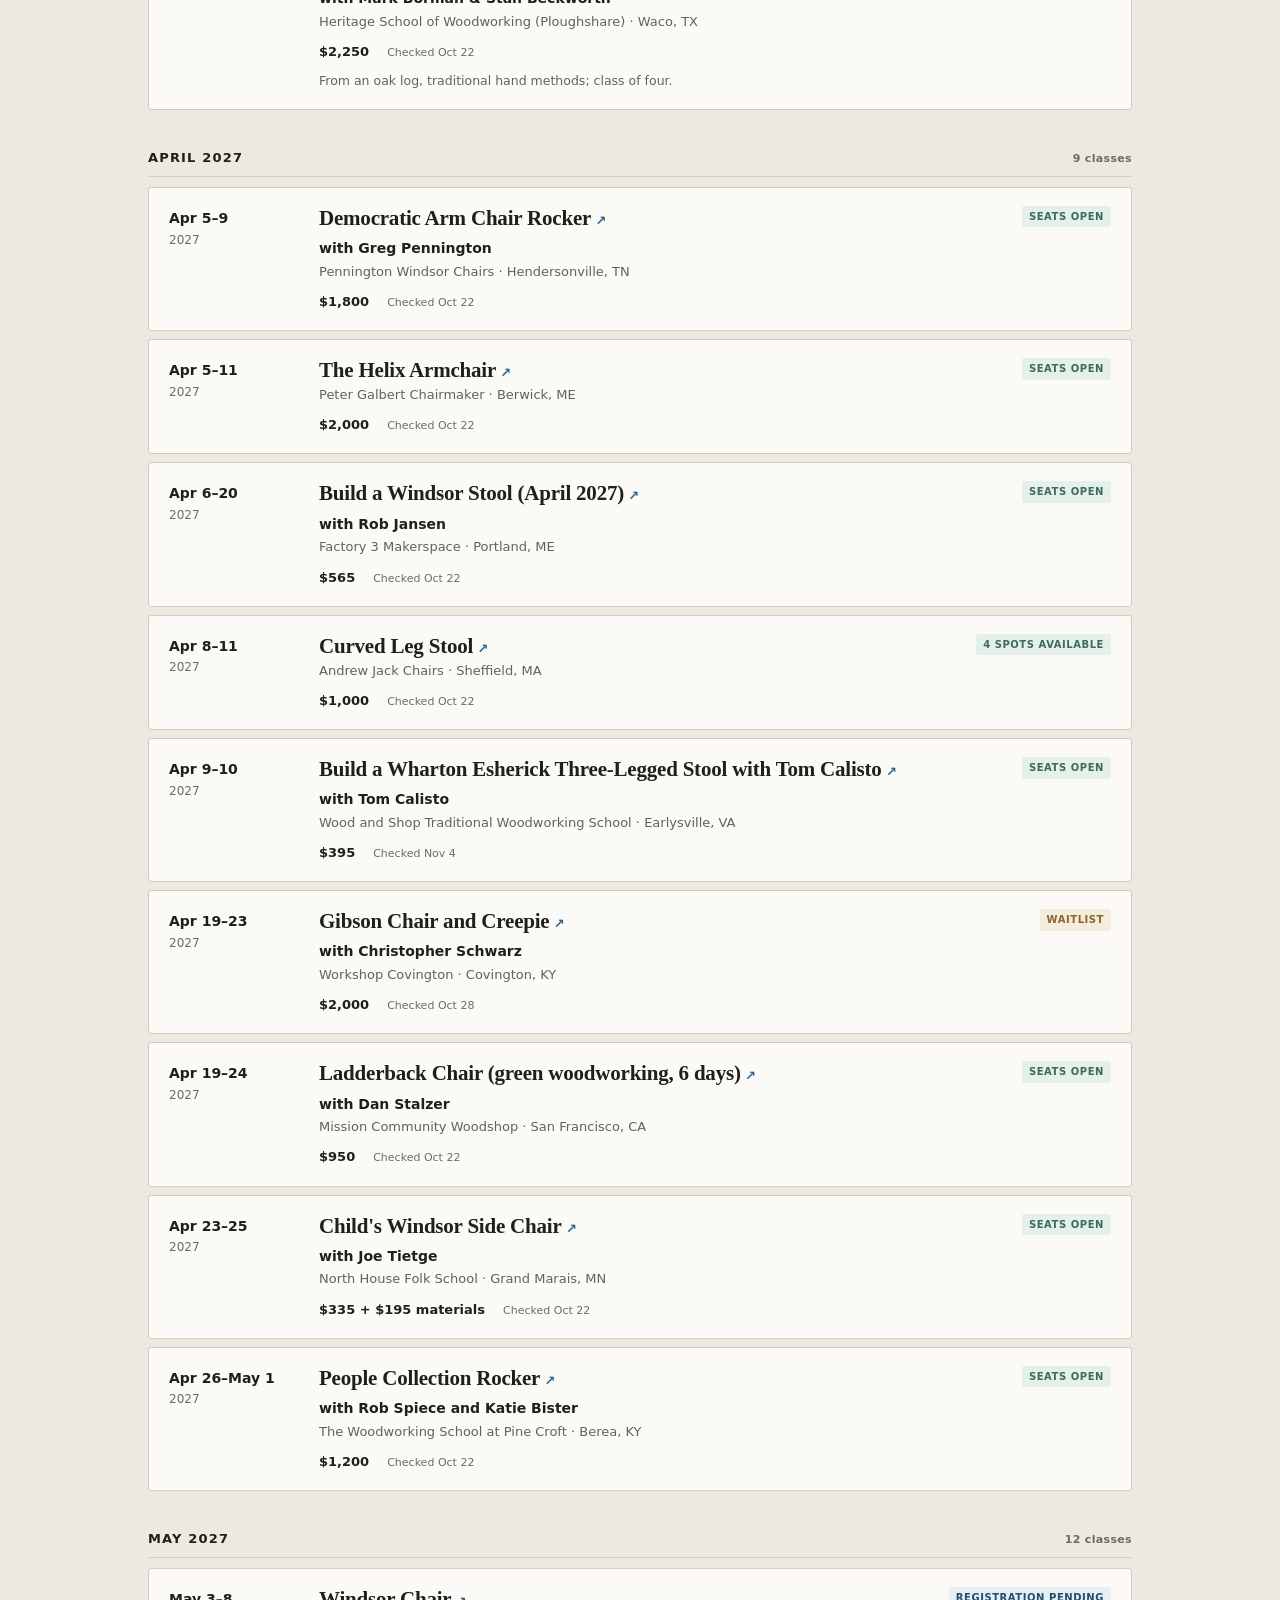
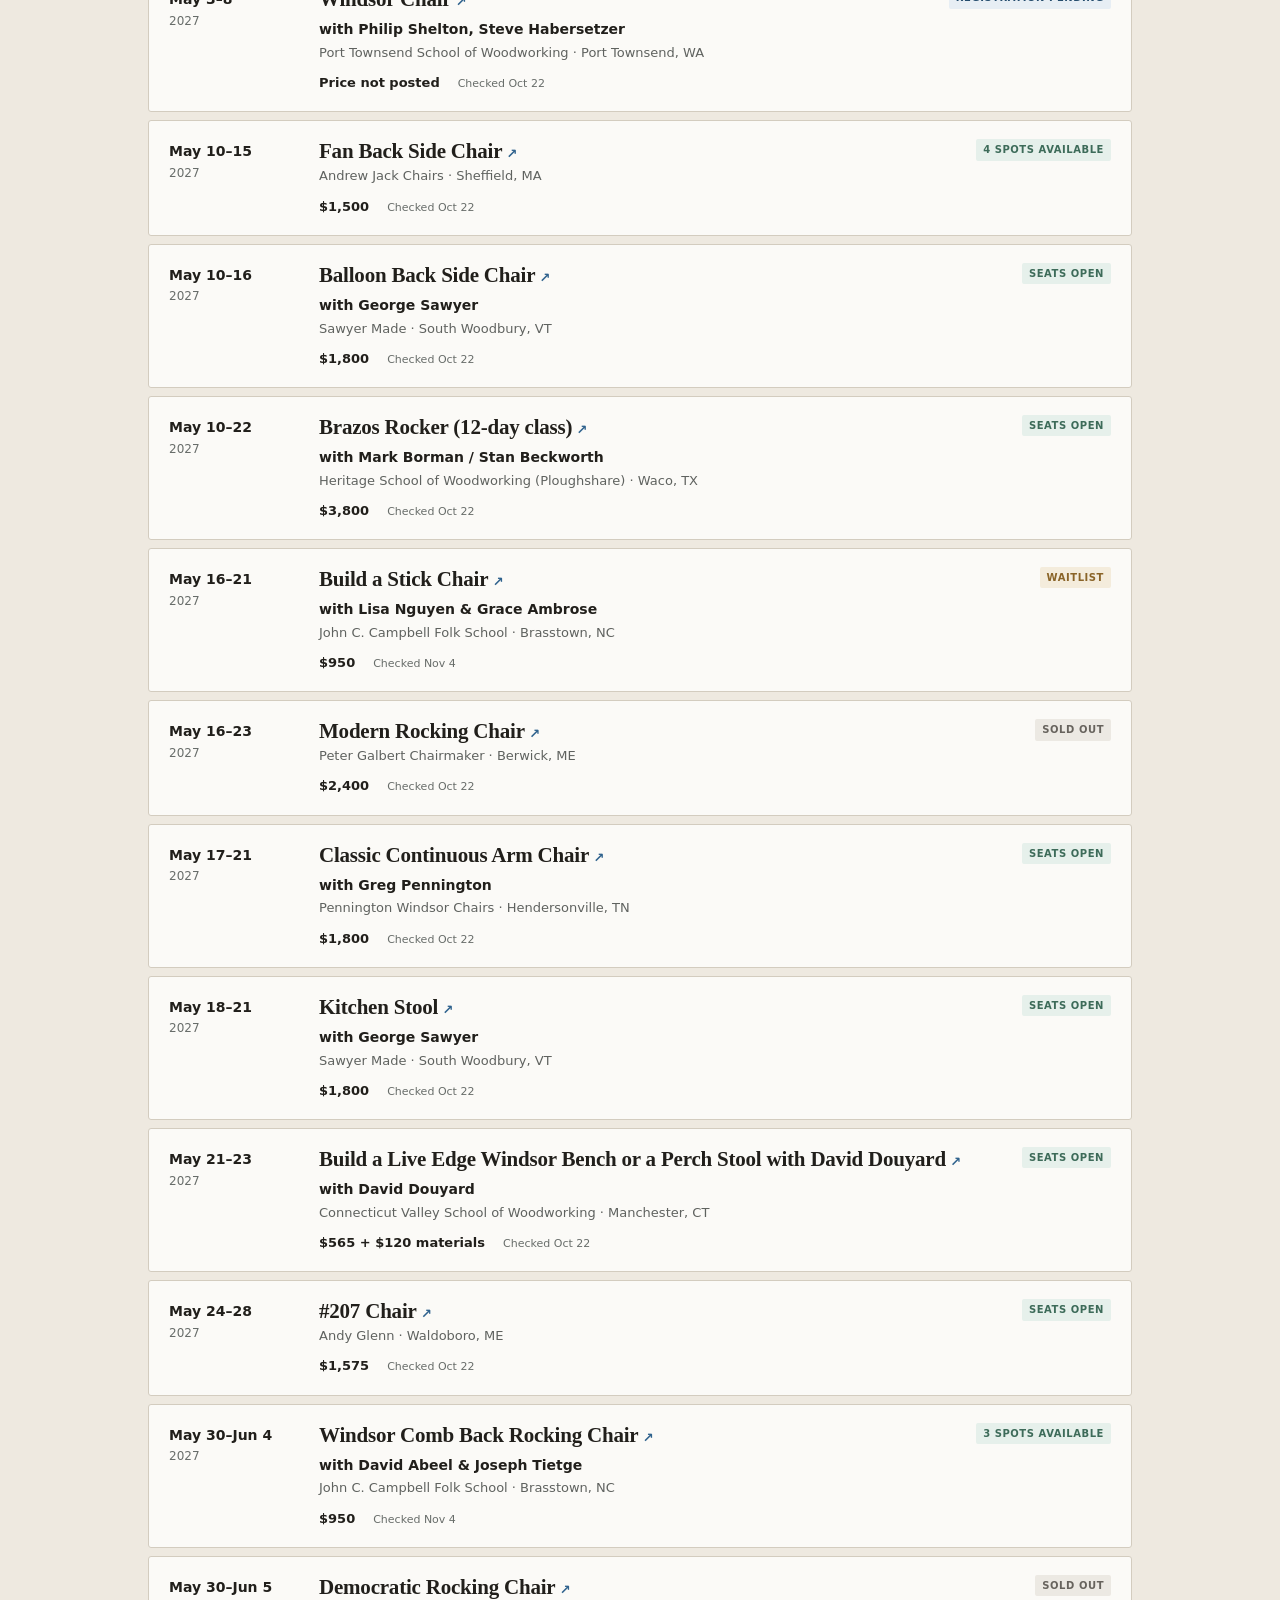
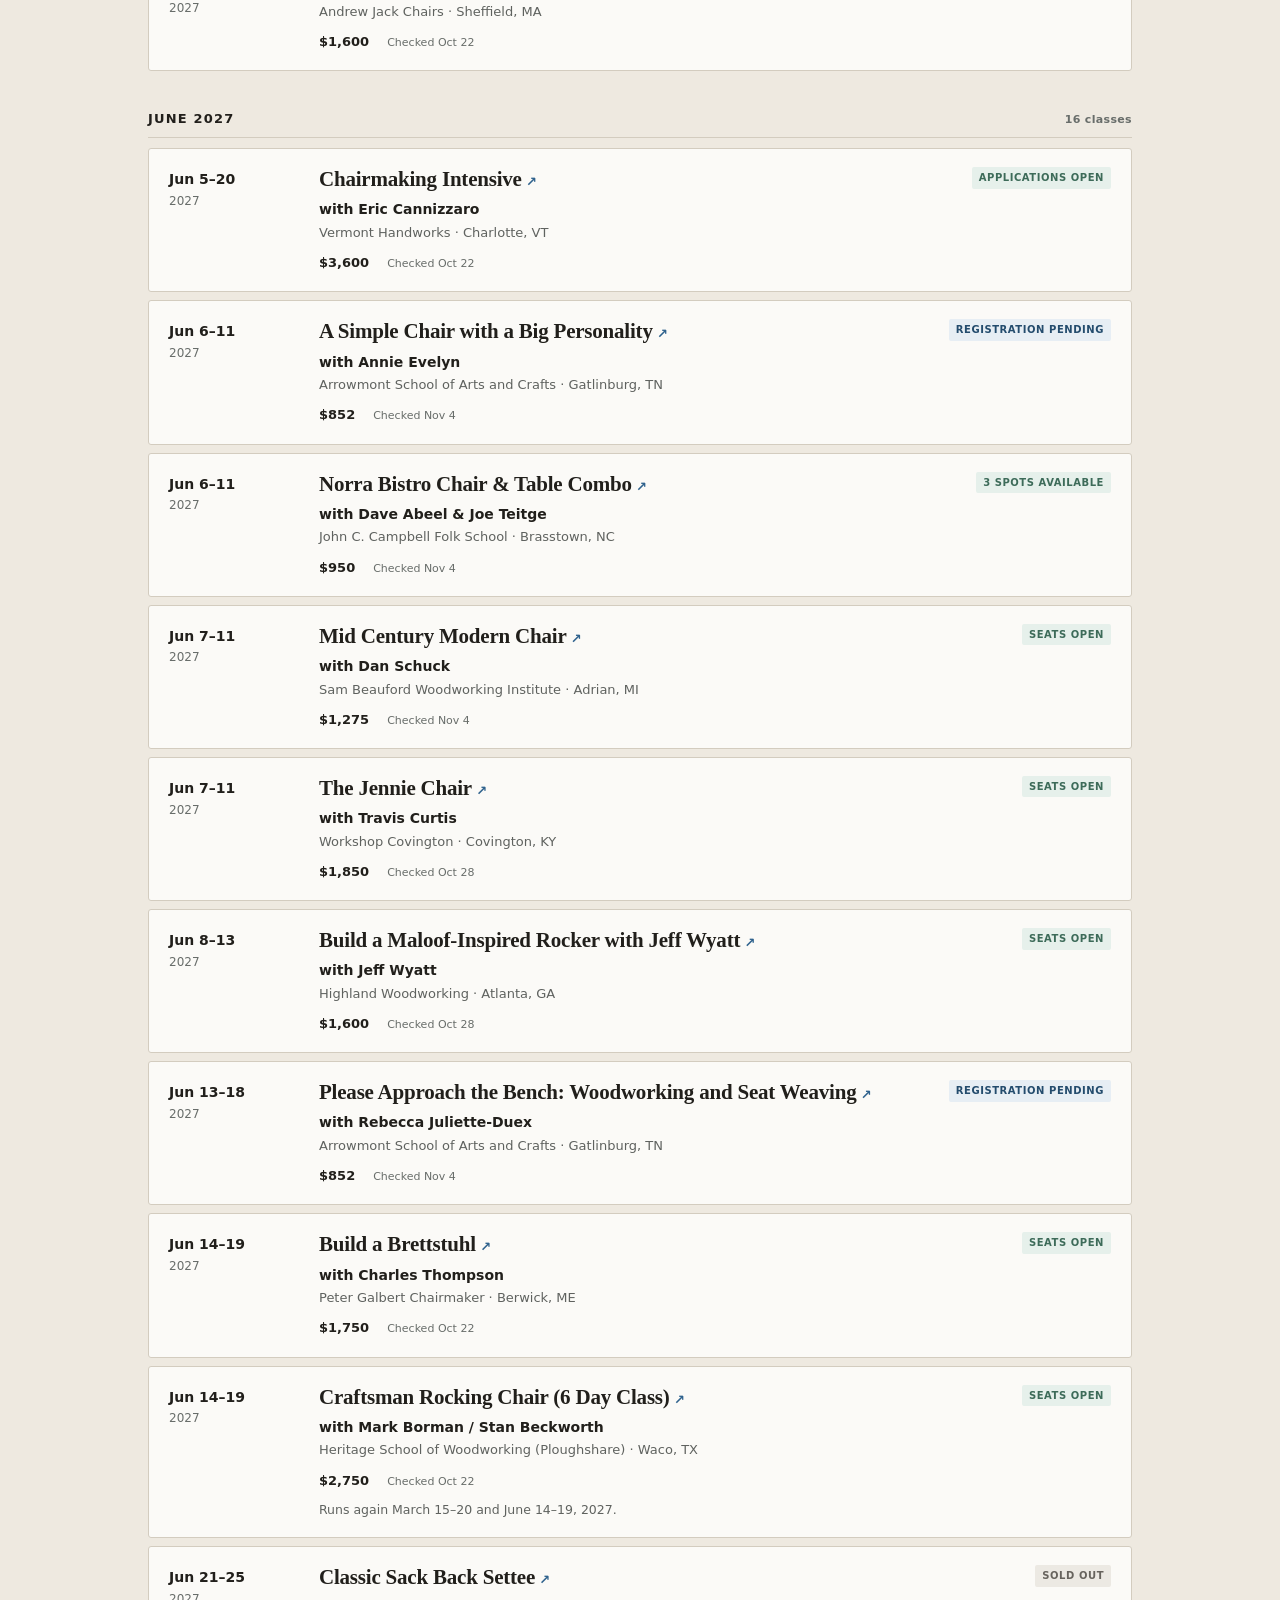
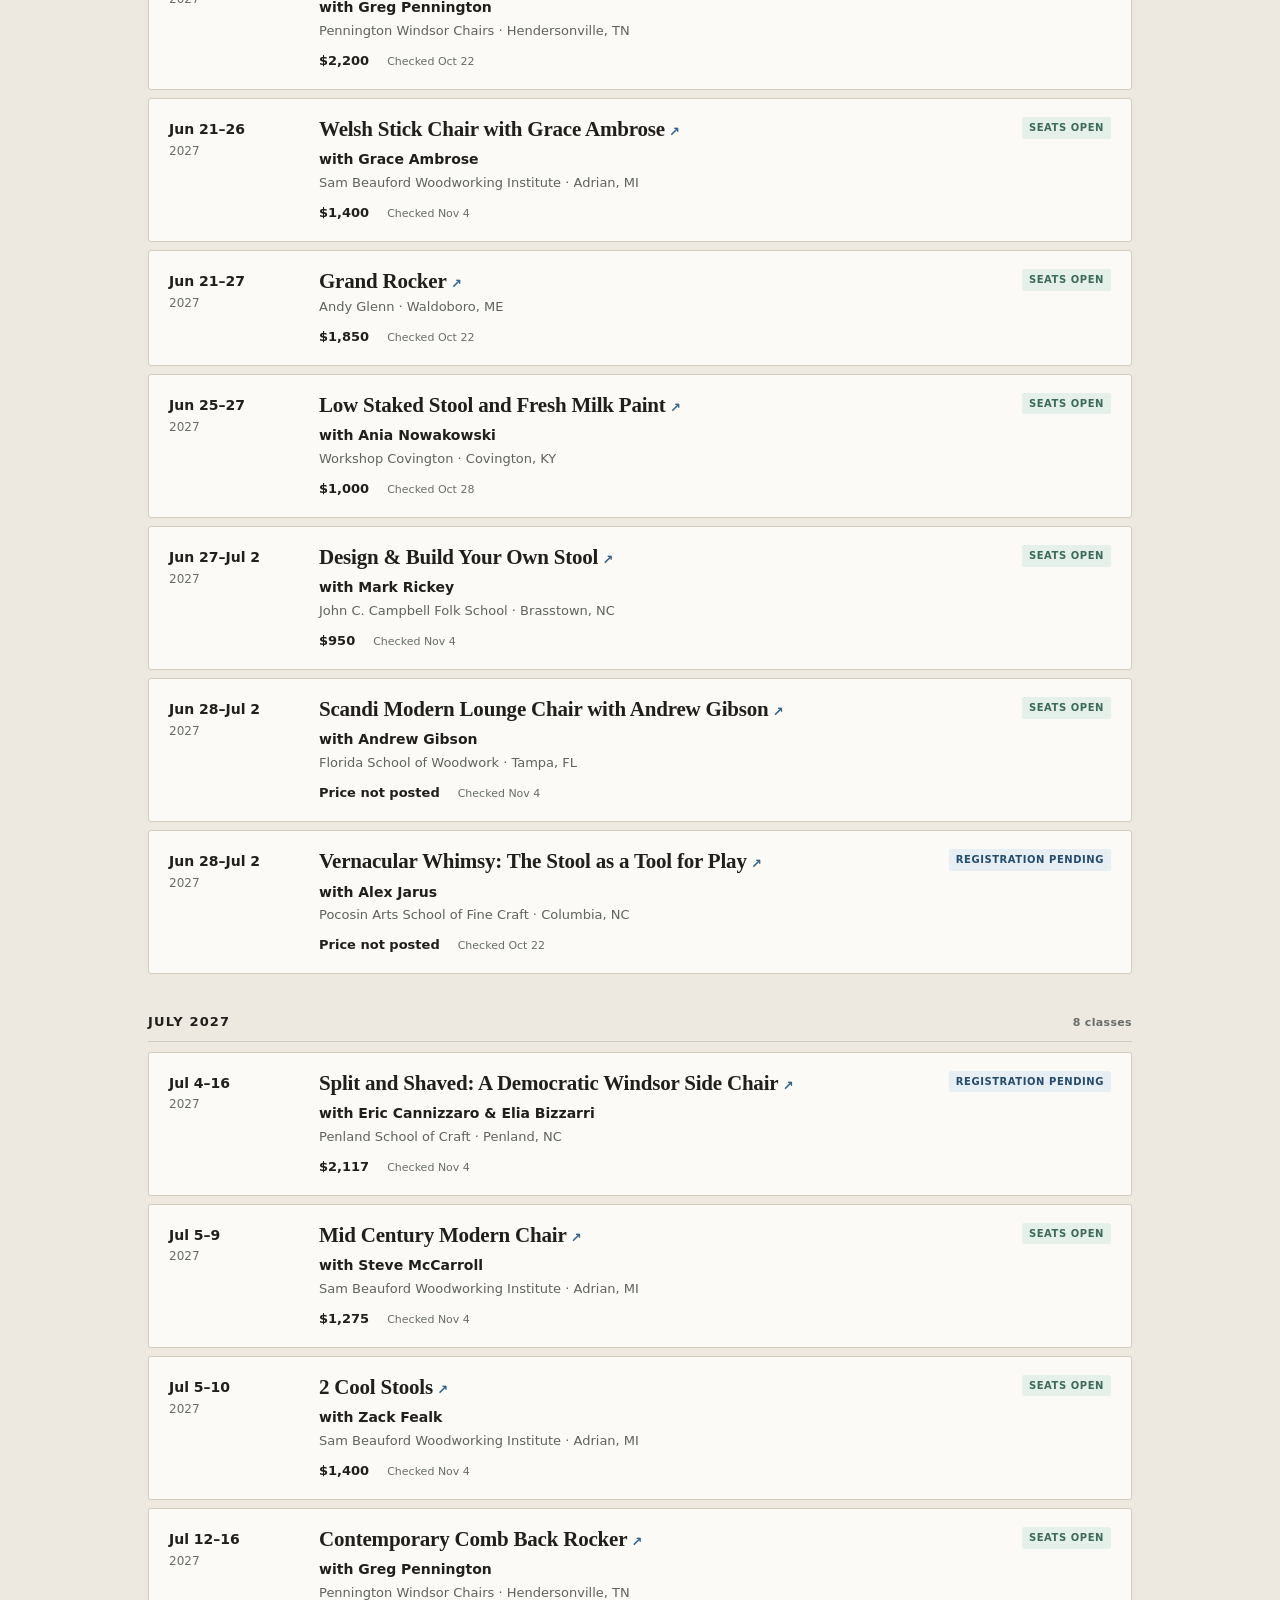
==== commit 2ca5e6b7: "classes: regenerated as of 2026-11-15 — 124 upcoming Published by chairs .github/workflows/publish-c" ====
--- a/classes/index.html
+++ b/classes/index.html
@@ -476,7 +476,7 @@
   <!-- CLASSES:BEGIN -->
 <div class="results-head">
   <h2 id="upcoming">Upcoming classes</h2>
-  <p id="result-summary" aria-live="polite" aria-atomic="true">Showing 126 classes</p>
+  <p id="result-summary" aria-live="polite" aria-atomic="true">Showing 124 classes</p>
 </div>
 <div id="class-results">
   <section class="month-group listed-options-group" data-month="listed-william-boyle-two-weekend-options"
@@ -608,7 +608,7 @@
     </ol>
   </section>
   <section class="month-group" data-month="2026-11" aria-labelledby="month-2026-11">
-    <h3 id="month-2026-11"><span>November 2026</span><span class="month-count">13 classes</span></h3>
+    <h3 id="month-2026-11"><span>November 2026</span><span class="month-count">11 classes</span></h3>
     <ol class="class-list">
       <li class="class-item" data-region="NE" data-status="available"
           data-status-detail="open" data-start="2026-11-02" data-end="2026-12-07"
@@ -628,43 +628,6 @@
           </div>
         </article>
       </li>
-      <li class="class-item" data-region="NE" data-status="available"
-          data-status-detail="1-spot-left" data-start="2026-11-08" data-end="2026-11-14"
-          data-year="2026" data-org="andrew jack">
-        <article class="class-card">
-          <div class="when"><time datetime="2026-11-08">Nov 8–14</time><span class="yr">2026</span></div>
-          <div class="class-body">
-            <div class="class-title-row">
-              <h4><a href="https://www.andrewjack.net/classes.html" rel="noopener">Continuous Arm Rocker<span aria-hidden="true"> ↗</span></a></h4>
-              <div class="statuses"><span class="status status--now">Happening now</span><span class="status status--1-spot-left">1 spot left</span></div>
-            </div>
-            <p class="class-place">Andrew Jack Chairs <span aria-hidden="true">·</span> Sheffield, MA</p>
-            <div class="class-facts">
-              <span class="price">$1,600</span>
-              <span class="checked">Checked <time datetime="2026-10-22">Oct 22</time></span>
-            </div>
-          </div>
-        </article>
-      </li>
-      <li class="class-item" data-region="S" data-status="full"
-          data-status-detail="sold-out" data-start="2026-11-09" data-end="2026-11-14"
-          data-year="2026" data-org="austin school">
-        <article class="class-card">
-          <div class="when"><time datetime="2026-11-09">Nov 9–14</time><span class="yr">2026</span></div>
-          <div class="class-body">
-            <div class="class-title-row">
-              <h4><a href="https://austinschooloffurniture.com/product/modern-rocker/" rel="noopener">Modern Rocker<span aria-hidden="true"> ↗</span></a></h4>
-              <div class="statuses"><span class="status status--now">Happening now</span><span class="status status--sold-out">Sold out</span></div>
-            </div>
-          <p class="class-teacher">with Alexis Dolese</p>
-            <p class="class-place">Austin School of Furniture &amp; Design <span aria-hidden="true">·</span> Austin, TX</p>
-            <div class="class-facts">
-              <span class="price">$1,425</span>
-              <span class="checked">Checked <time datetime="2026-10-22">Oct 22</time></span>
-            </div>
-          </div>
-        </article>
-      </li>
       <li class="class-item" data-region="NE" data-status="full"
           data-status-detail="sold-out" data-start="2026-11-09" data-end="2026-11-15"
           data-year="2026" data-org="galbert">
@@ -691,7 +654,7 @@
           <div class="class-body">
             <div class="class-title-row">
               <h4><a href="https://folkschool.configio.com/pd/4111/windsor-side-chair-for-beginners" rel="noopener">Windsor Side Chair for Beginners<span aria-hidden="true"> ↗</span></a></h4>
-              <div class="statuses"><span class="status status--1-spot-left">1 spot left</span></div>
+              <div class="statuses"><span class="status status--now">Happening now</span><span class="status status--1-spot-left">1 spot left</span></div>
             </div>
           <p class="class-teacher">with Tyler Rogers</p>
             <p class="class-place">John C. Campbell Folk School <span aria-hidden="true">·</span> Brasstown, NC</p>
@@ -2903,7 +2866,7 @@
       <p class="eyebrow">The teaching record</p>
       <h2 id="past-title">Past classes</h2>
     </div>
-    <p>88 verified past listings help reveal who teaches what, where it happens, and which curricula have returned. A pattern is a clue—not a promise of another class.</p>
+    <p>90 verified past listings help reveal who teaches what, where it happens, and which curricula have returned. A pattern is a clue—not a promise of another class.</p>
   </div>
   <div class="pattern-block" aria-labelledby="patterns-title">
     <div class="pattern-heading"><h3 id="patterns-title">Observed repeats</h3><p>Only explicitly matched curricula are grouped.</p></div>
@@ -2958,15 +2921,25 @@
   <div class="archive-tools">
     <label class="field"><span>Search past classes</span><input id="past-search" type="search" autocomplete="off" placeholder="Class, teacher, school, or state"></label>
     <label class="field"><span>Year</span><select id="past-year"><option value="all">All years</option><option value="2026">2026</option><option value="2025">2025</option><option value="2024">2024</option><option value="2023">2023</option></select></label>
-    <p id="past-result-summary" aria-live="polite" aria-atomic="true">Showing 88 past classes</p>
+    <p id="past-result-summary" aria-live="polite" aria-atomic="true">Showing 90 past classes</p>
   </div>
   <div class="archive-years" id="past-results">
     <details class="archive-year" data-past-year-group="2026" open>
-      <summary><span>2026</span><span class="past-year-count">62 classes</span></summary>
+      <summary><span>2026</span><span class="past-year-count">64 classes</span></summary>
       <ol class="past-list">
+        <li class="past-item" data-past-year="2026" data-org="austin school">
+          <time datetime="2026-11-09">Nov 9–14</time>
+          <div><h4><a href="https://austinschooloffurniture.com/product/modern-rocker/" rel="noopener">Modern Rocker<span aria-hidden="true"> ↗</span></a></h4><p>with Alexis Dolese · Austin School of Furniture &amp; Design · Austin, TX</p></div>
+          <span class="completed">Completed</span>
+        </li>
         <li class="past-item" data-past-year="2026" data-org="pennington">
           <time datetime="2026-11-09">Nov 9–13</time>
           <div><h4><a href="http://www.penningtonwindsorchairs.com/class-schedule" rel="noopener">Contemporary Continuous Arm Rocker<span aria-hidden="true"> ↗</span></a></h4><p>with Greg Pennington · Pennington Windsor Chairs · Hendersonville, TN</p></div>
+          <span class="completed">Completed</span>
+        </li>
+        <li class="past-item" data-past-year="2026" data-org="andrew jack">
+          <time datetime="2026-11-08">Nov 8–14</time>
+          <div><h4><a href="https://www.andrewjack.net/classes.html" rel="noopener">Continuous Arm Rocker<span aria-hidden="true"> ↗</span></a></h4><p>with Andrew Jack · Andrew Jack Chairs · Sheffield, MA</p></div>
           <span class="completed">Completed</span>
         </li>
         <li class="past-item" data-past-year="2026" data-org="">
@@ -3459,7 +3432,7 @@
         </li>
         <li class="school">
           <div class="school-who"><a href="https://www.andrewjack.net/classes.html" rel="noopener">Andrew Jack Chairs<span aria-hidden="true"> ↗</span></a><span class="where">Sheffield, MA</span></div>
-          <span class="school-badges"><a class="school-badge" href="?school=andrew jack#upcoming">10 upcoming classes</a><a class="school-badge school-badge--quiet" href="#past">1 past class</a></span>
+          <span class="school-badges"><a class="school-badge" href="?school=andrew jack#upcoming">9 upcoming classes</a><a class="school-badge school-badge--quiet" href="#past">2 past classes</a></span>
         </li>
         <li class="school">
           <div class="school-who"><a href="https://www.nbss.edu/" rel="noopener">North Bennet Street School<span aria-hidden="true"> ↗</span></a><span class="where">Boston, MA</span></div>
@@ -3612,7 +3585,7 @@
         </li>
         <li class="school">
           <div class="school-who"><a href="https://austinschooloffurniture.com/classes/" rel="noopener">Austin School of Furniture &amp; Design<span aria-hidden="true"> ↗</span></a><span class="where">Austin, TX</span></div>
-          <span class="school-badges"><a class="school-badge" href="?school=austin school#upcoming">1 upcoming class</a></span>
+          <span class="school-badges"><a class="school-badge school-badge--quiet" href="#past">1 past class</a></span>
         </li>
         <li class="school">
           <div class="school-who"><a href="https://heritagewoodschool.com/courses/" rel="noopener">Heritage School of Woodworking / Ploughshare Institute<span aria-hidden="true"> ↗</span></a><span class="where">Waco, TX</span></div>
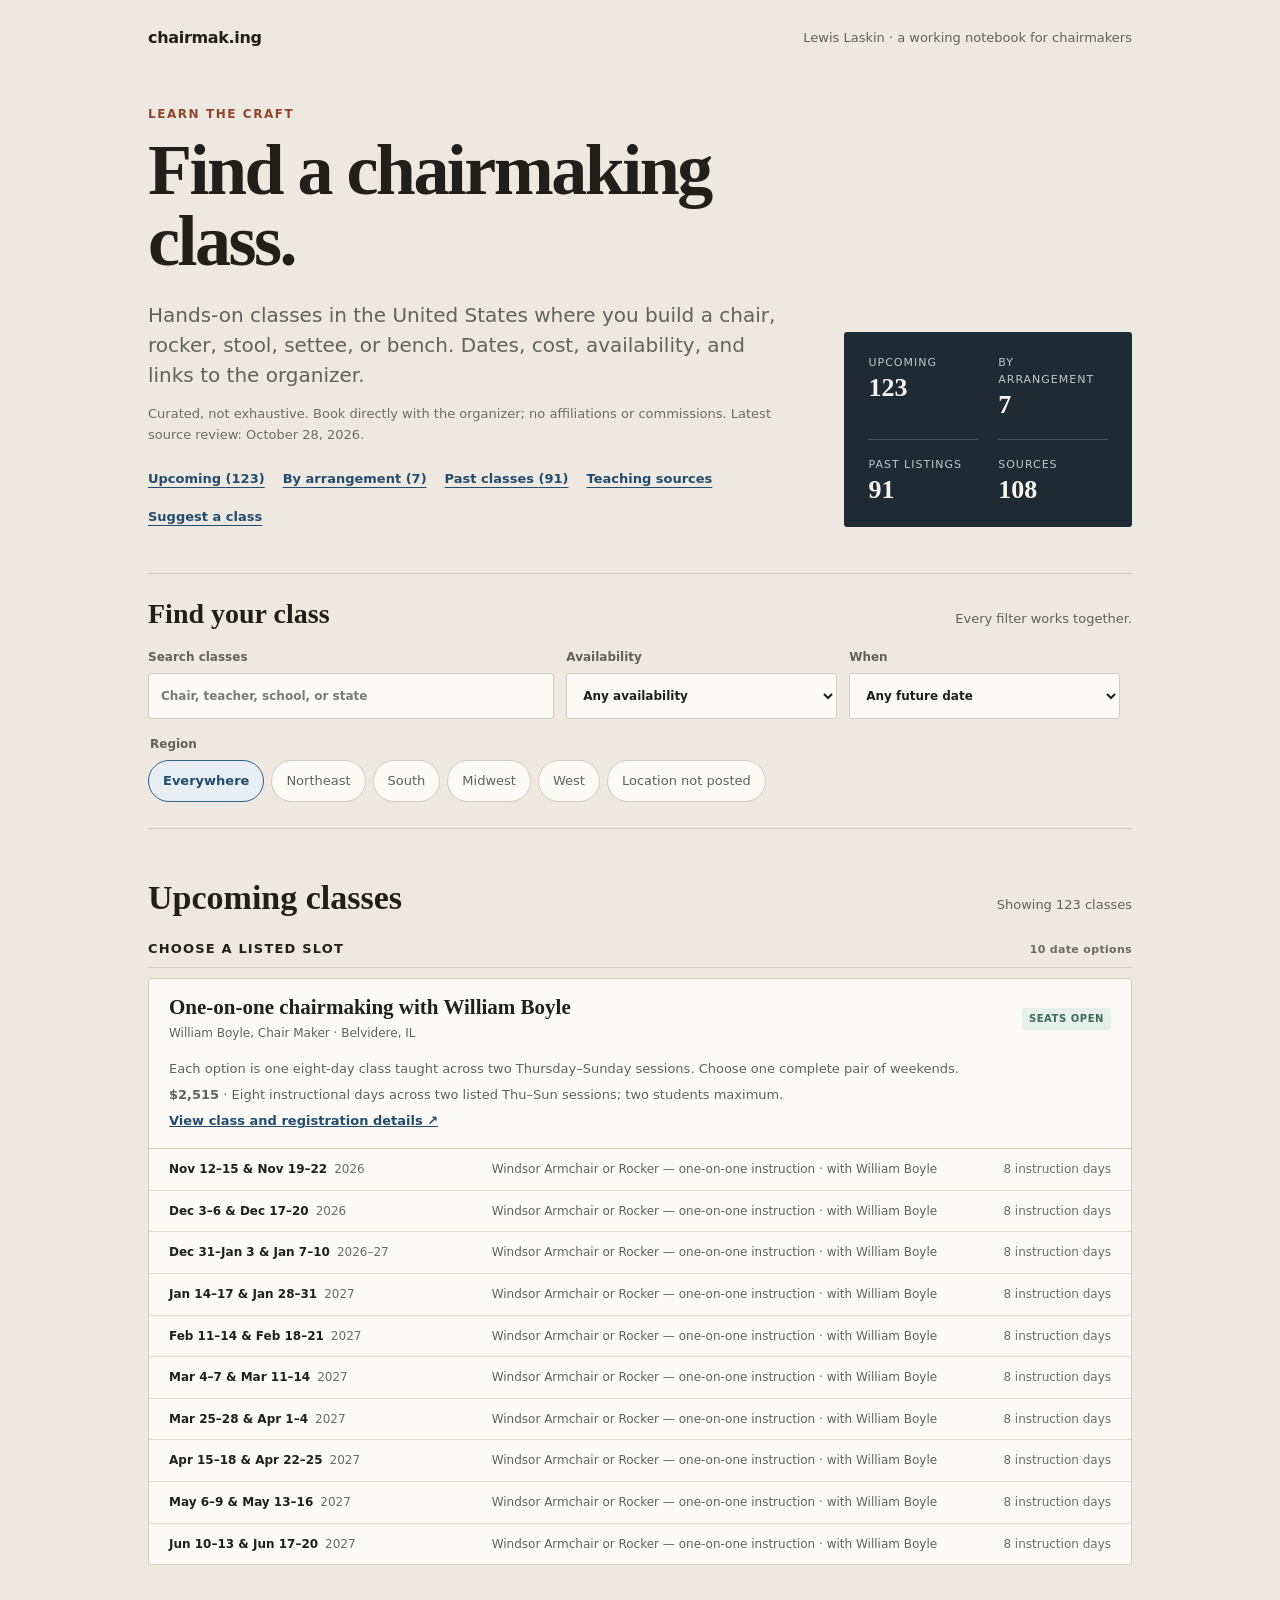
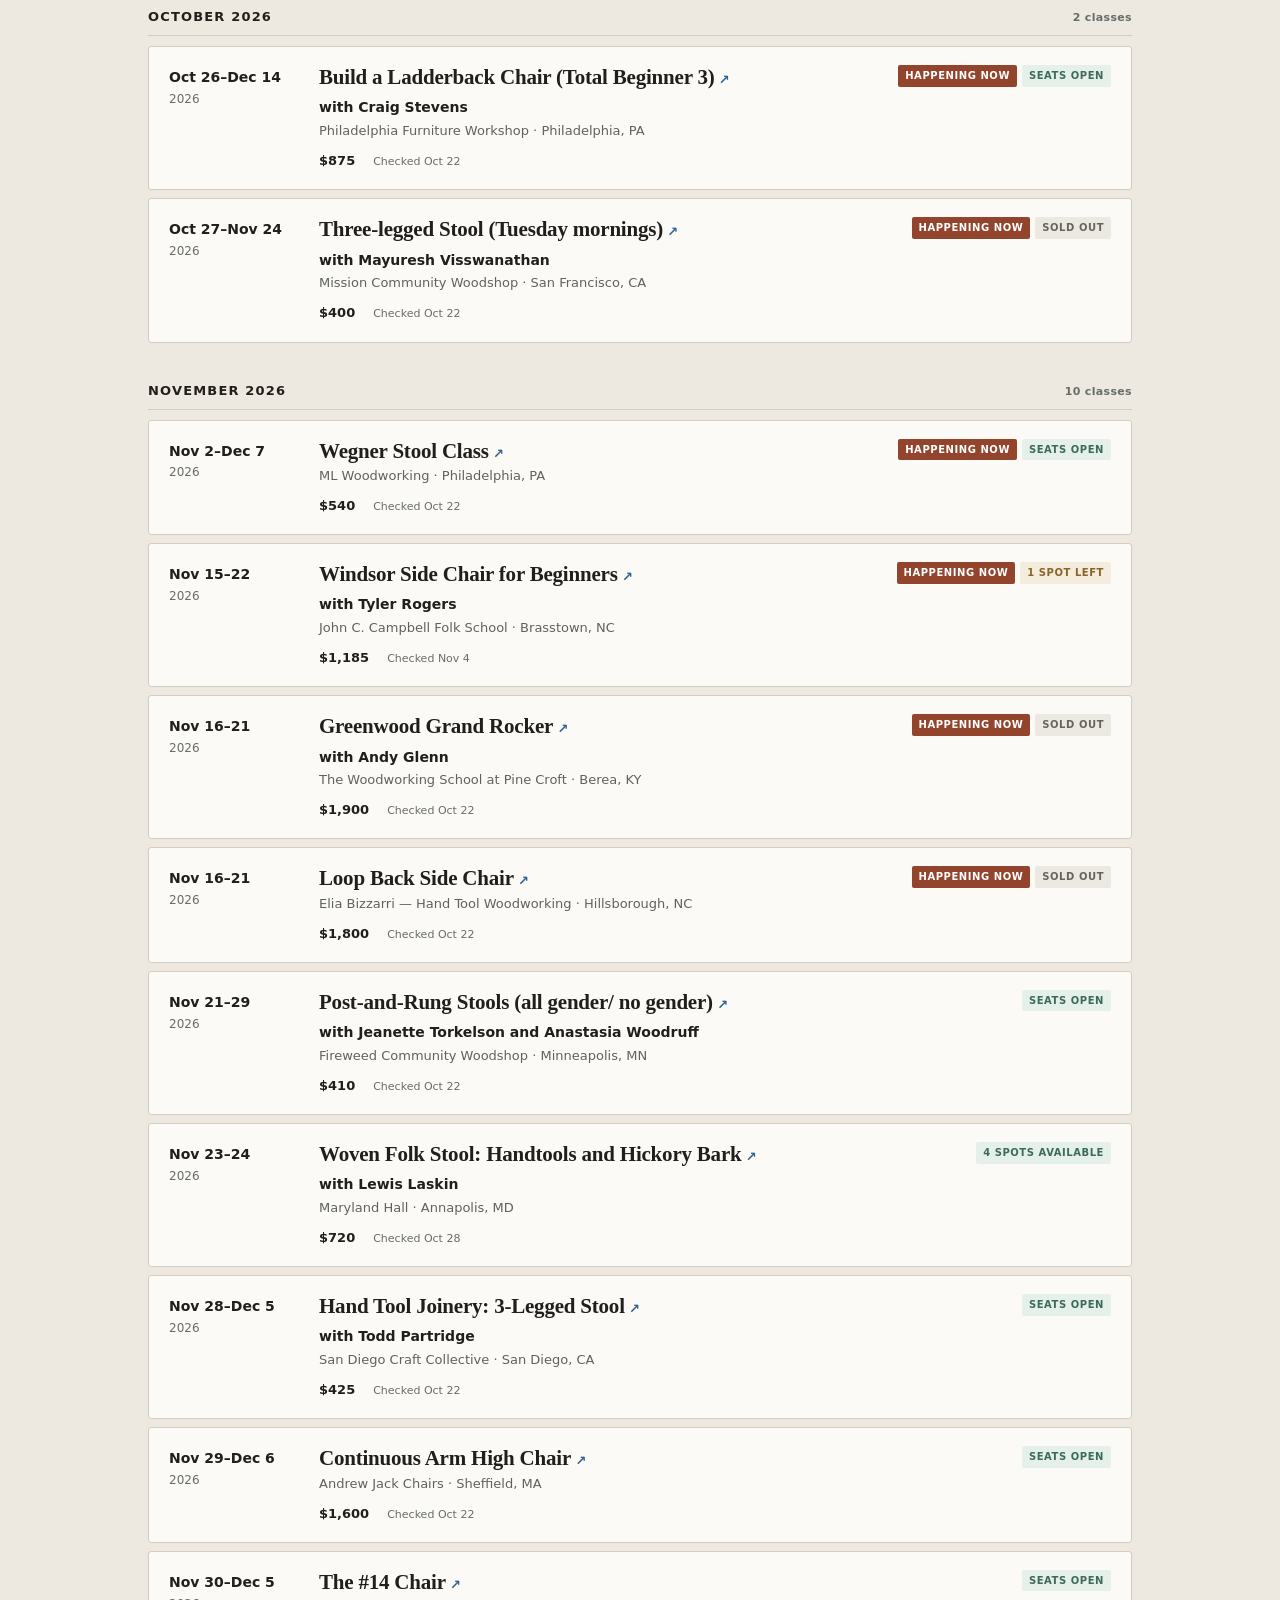
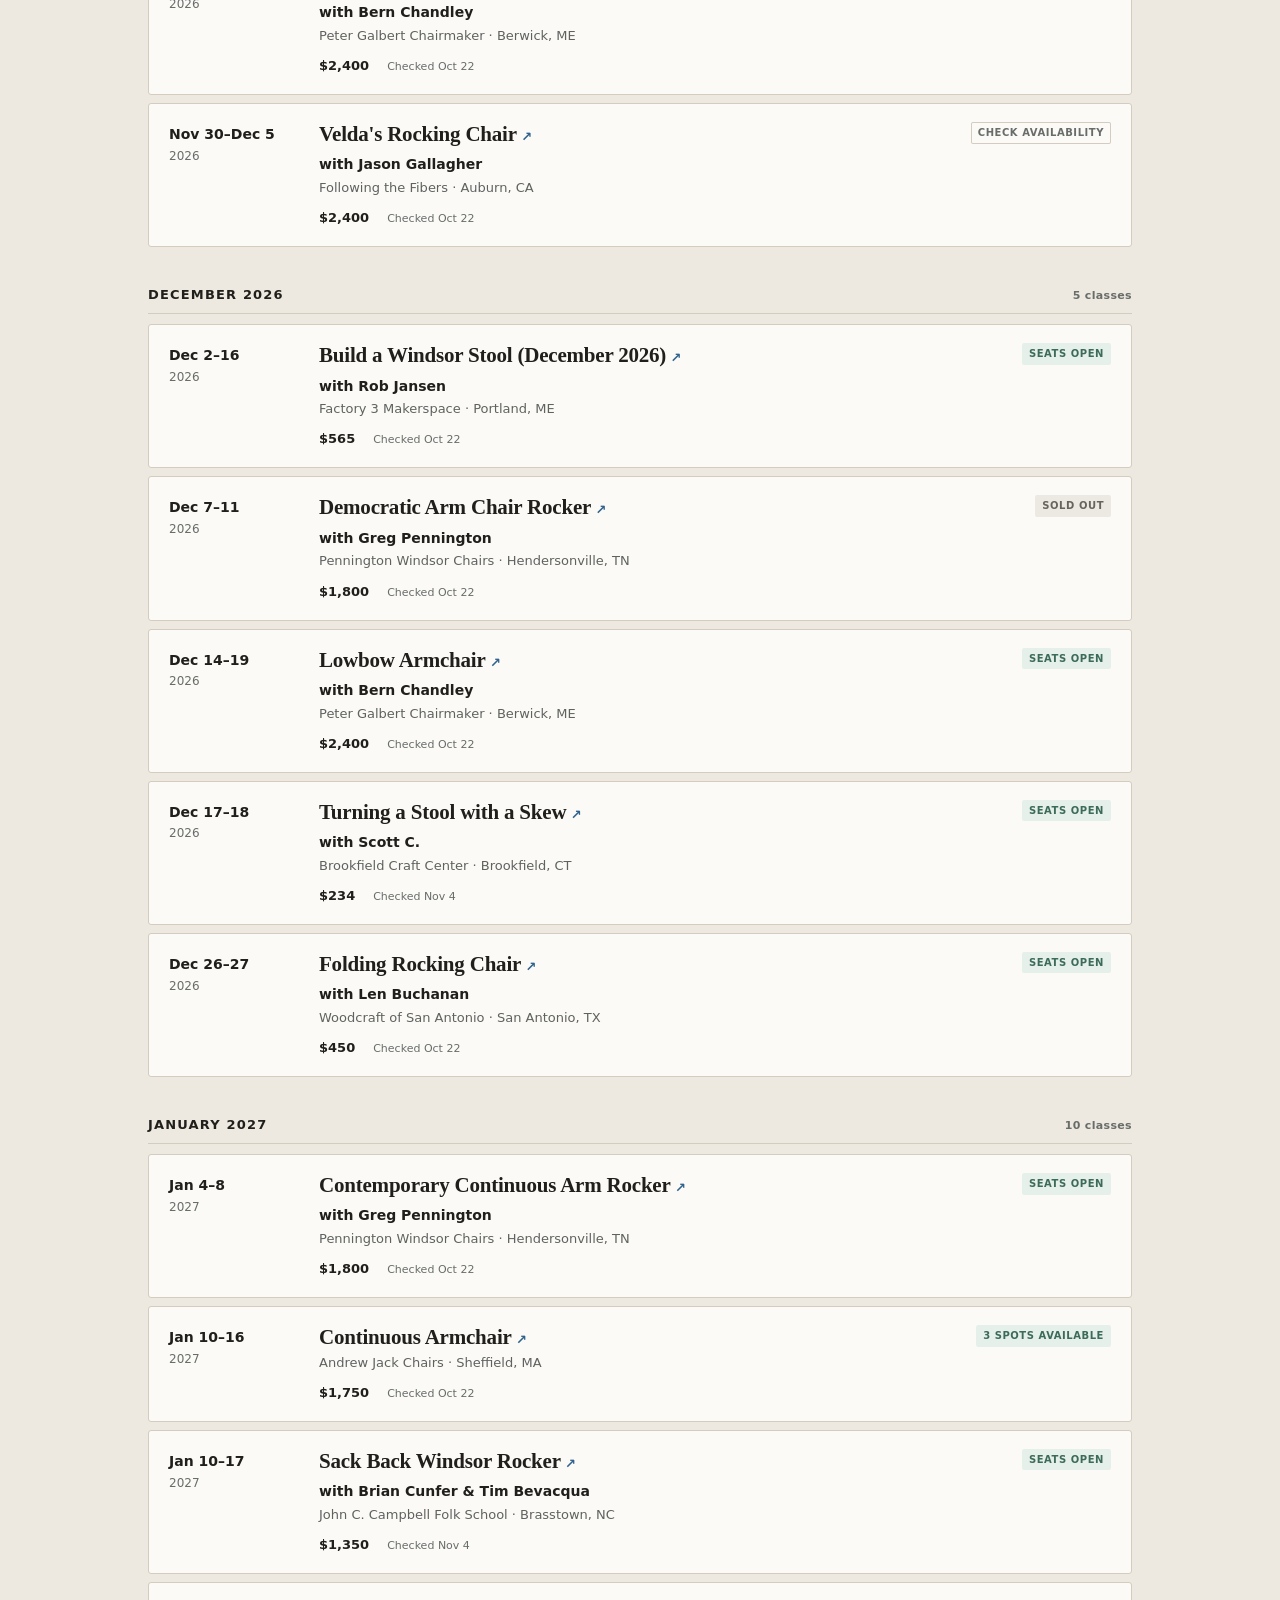
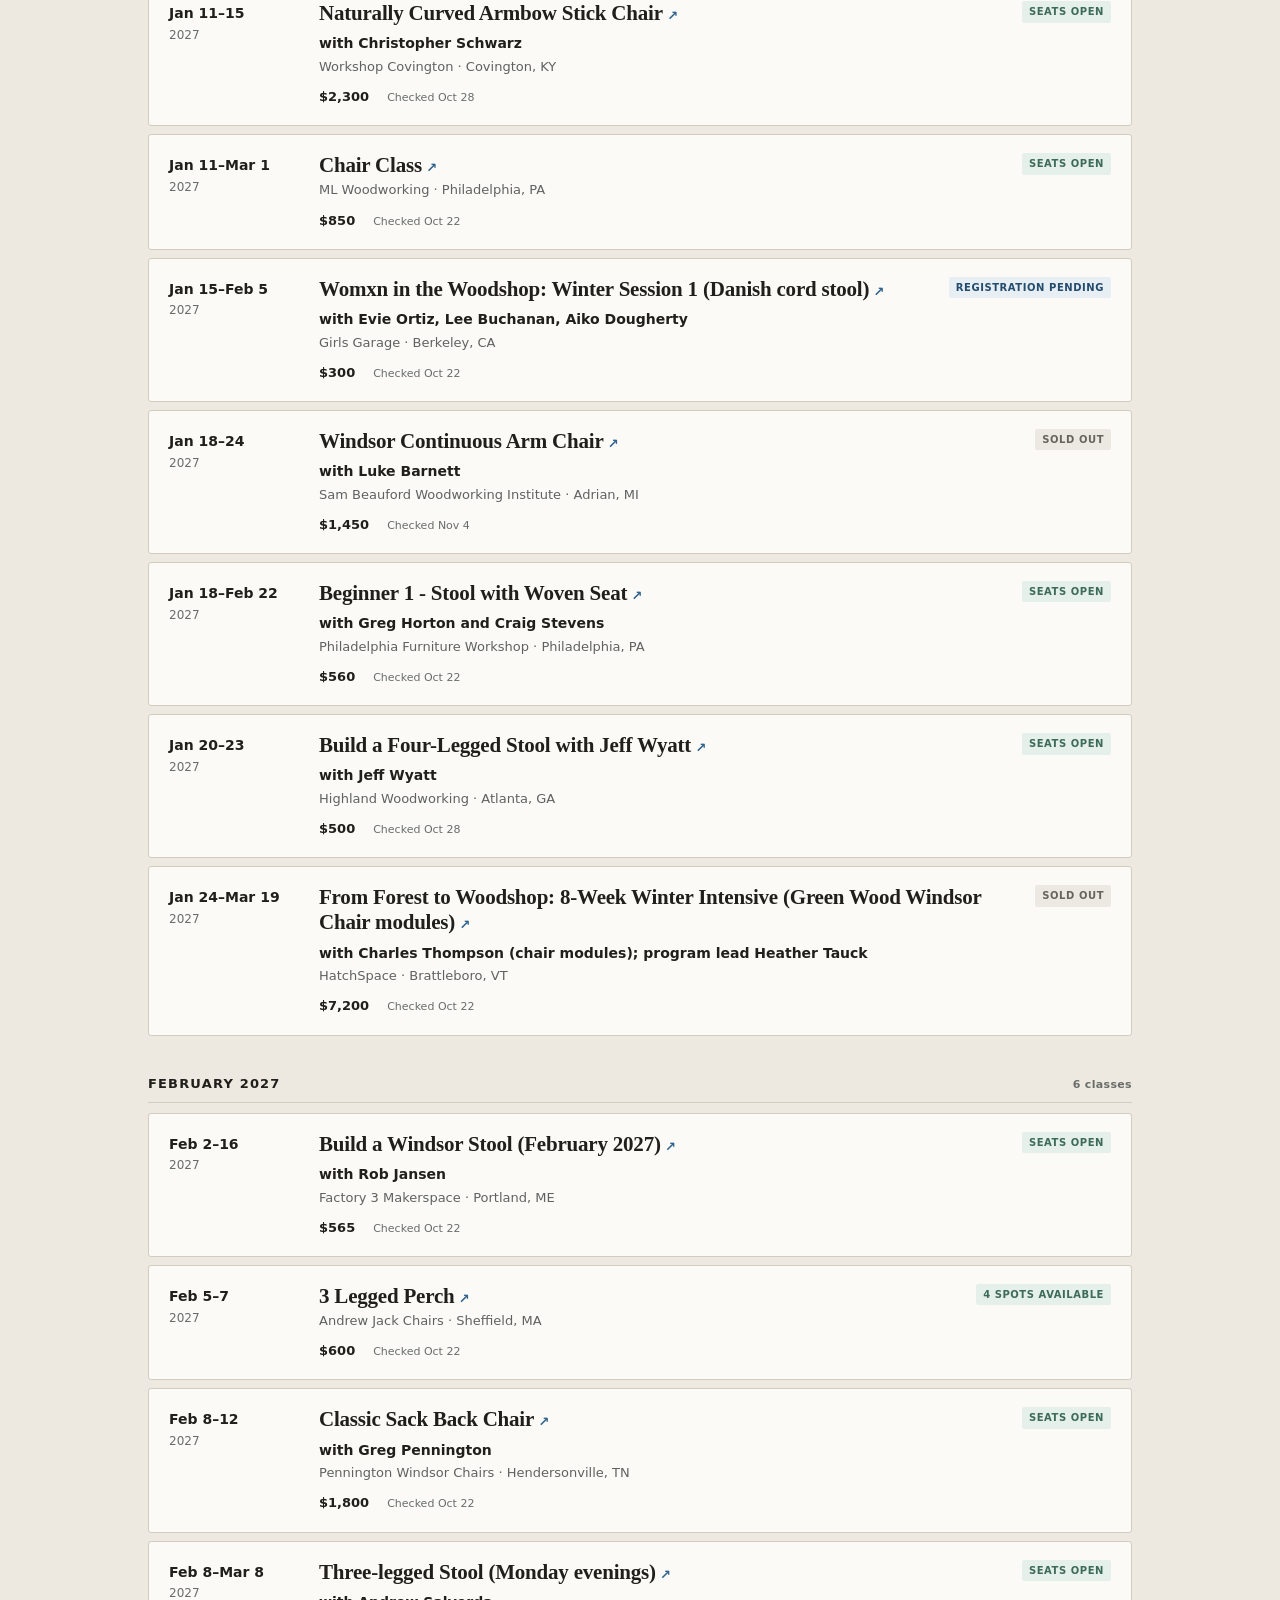
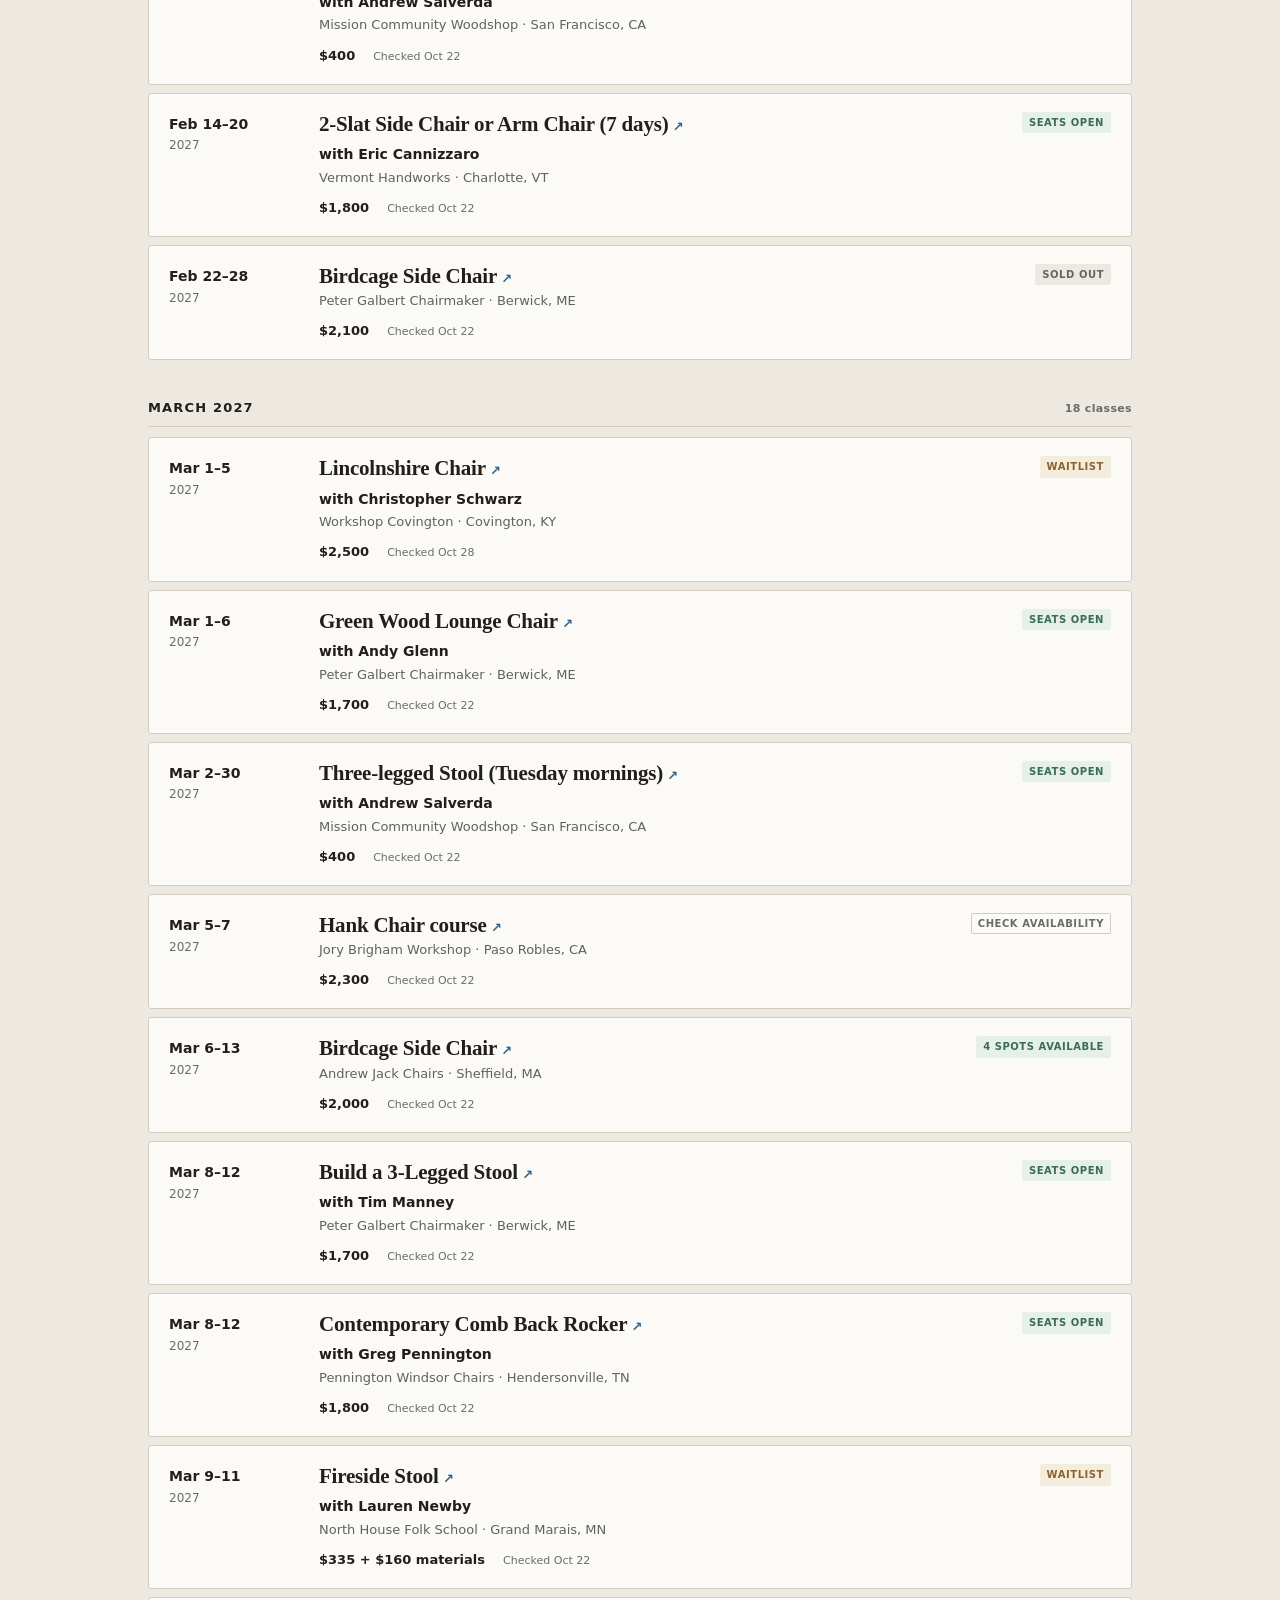
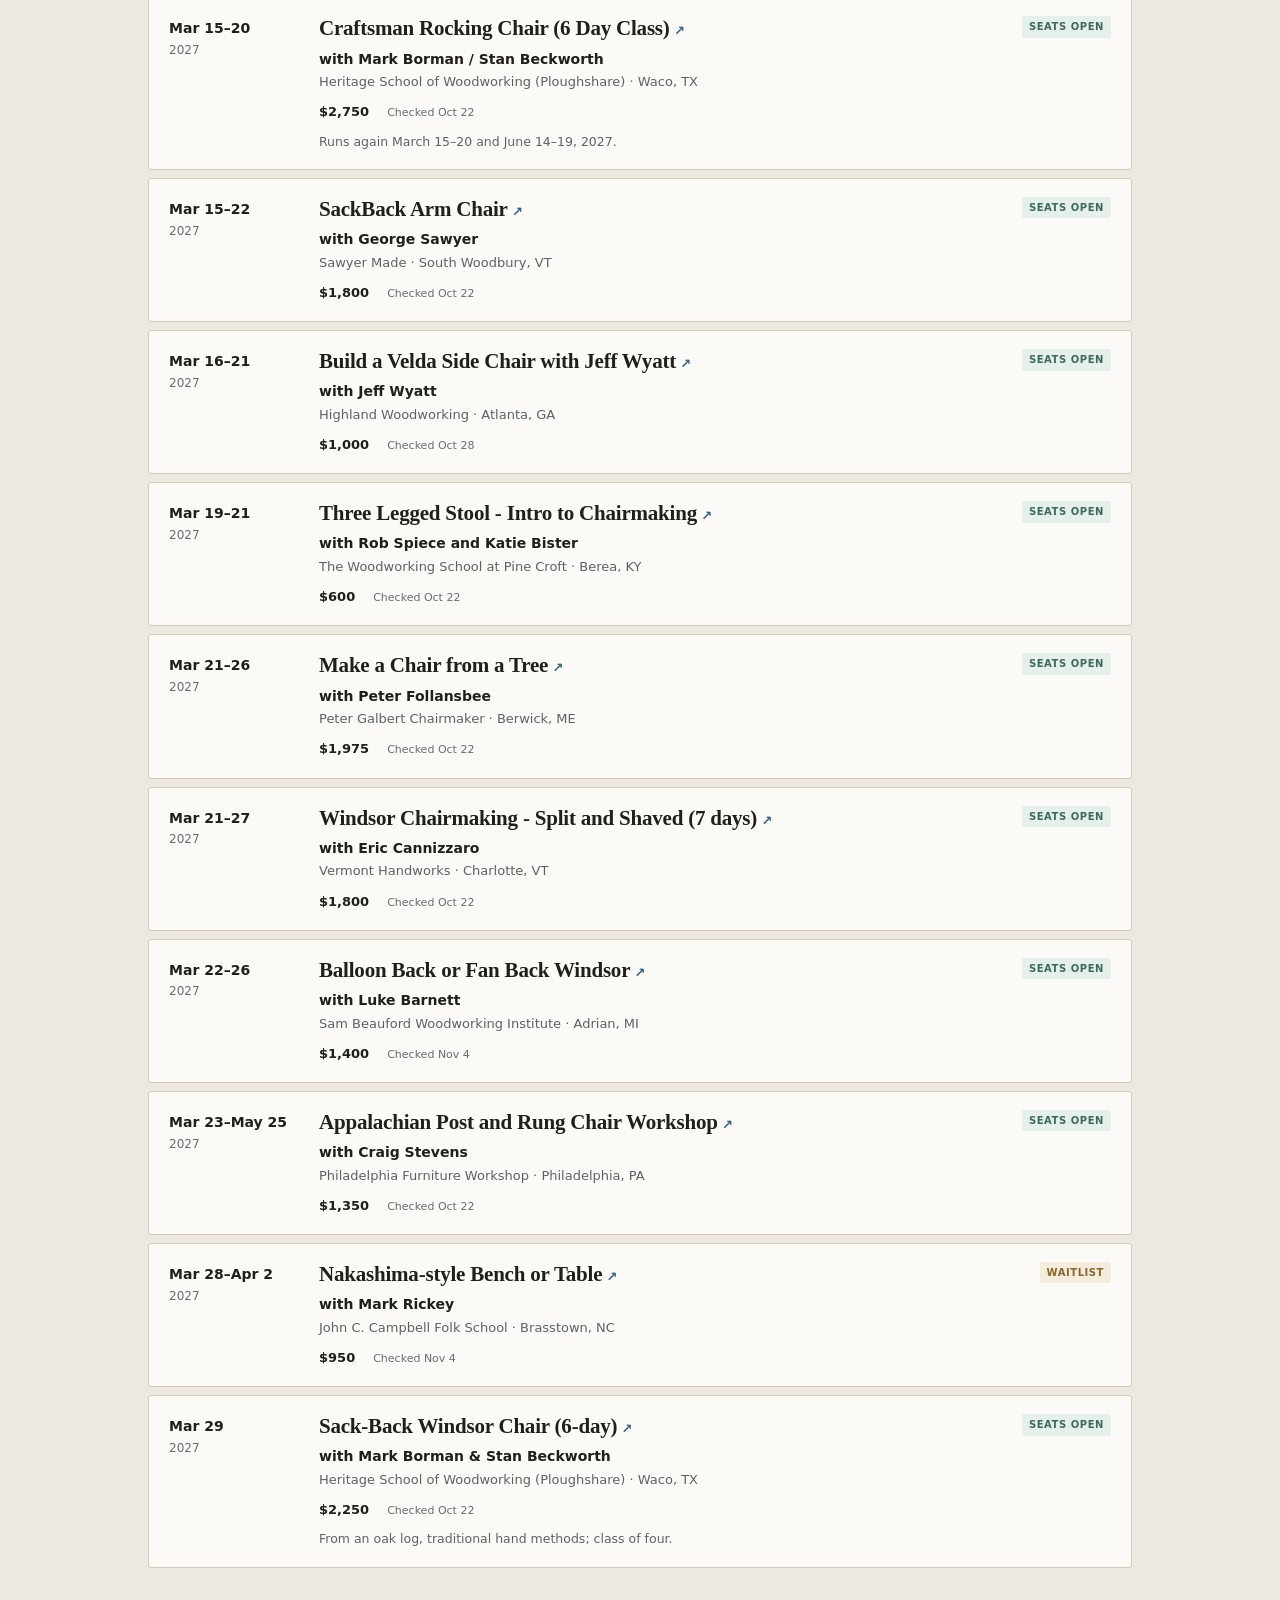
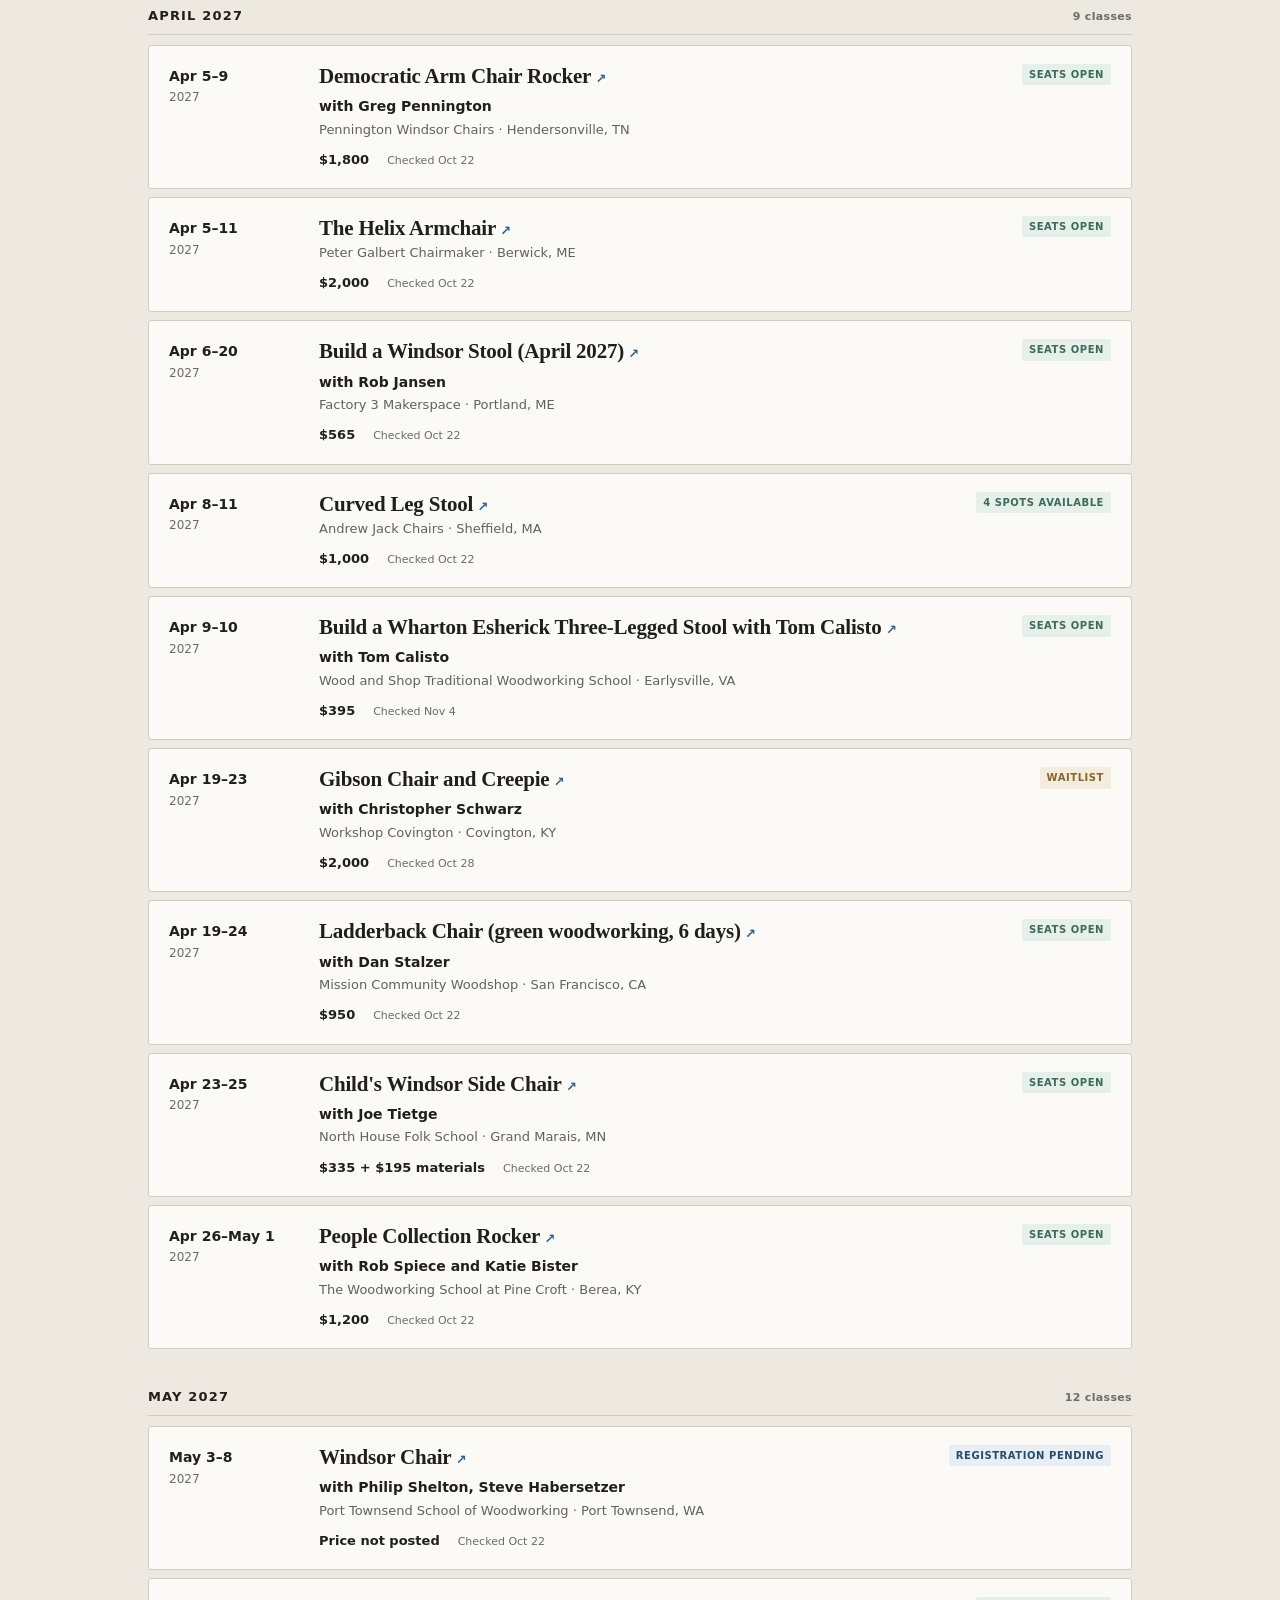
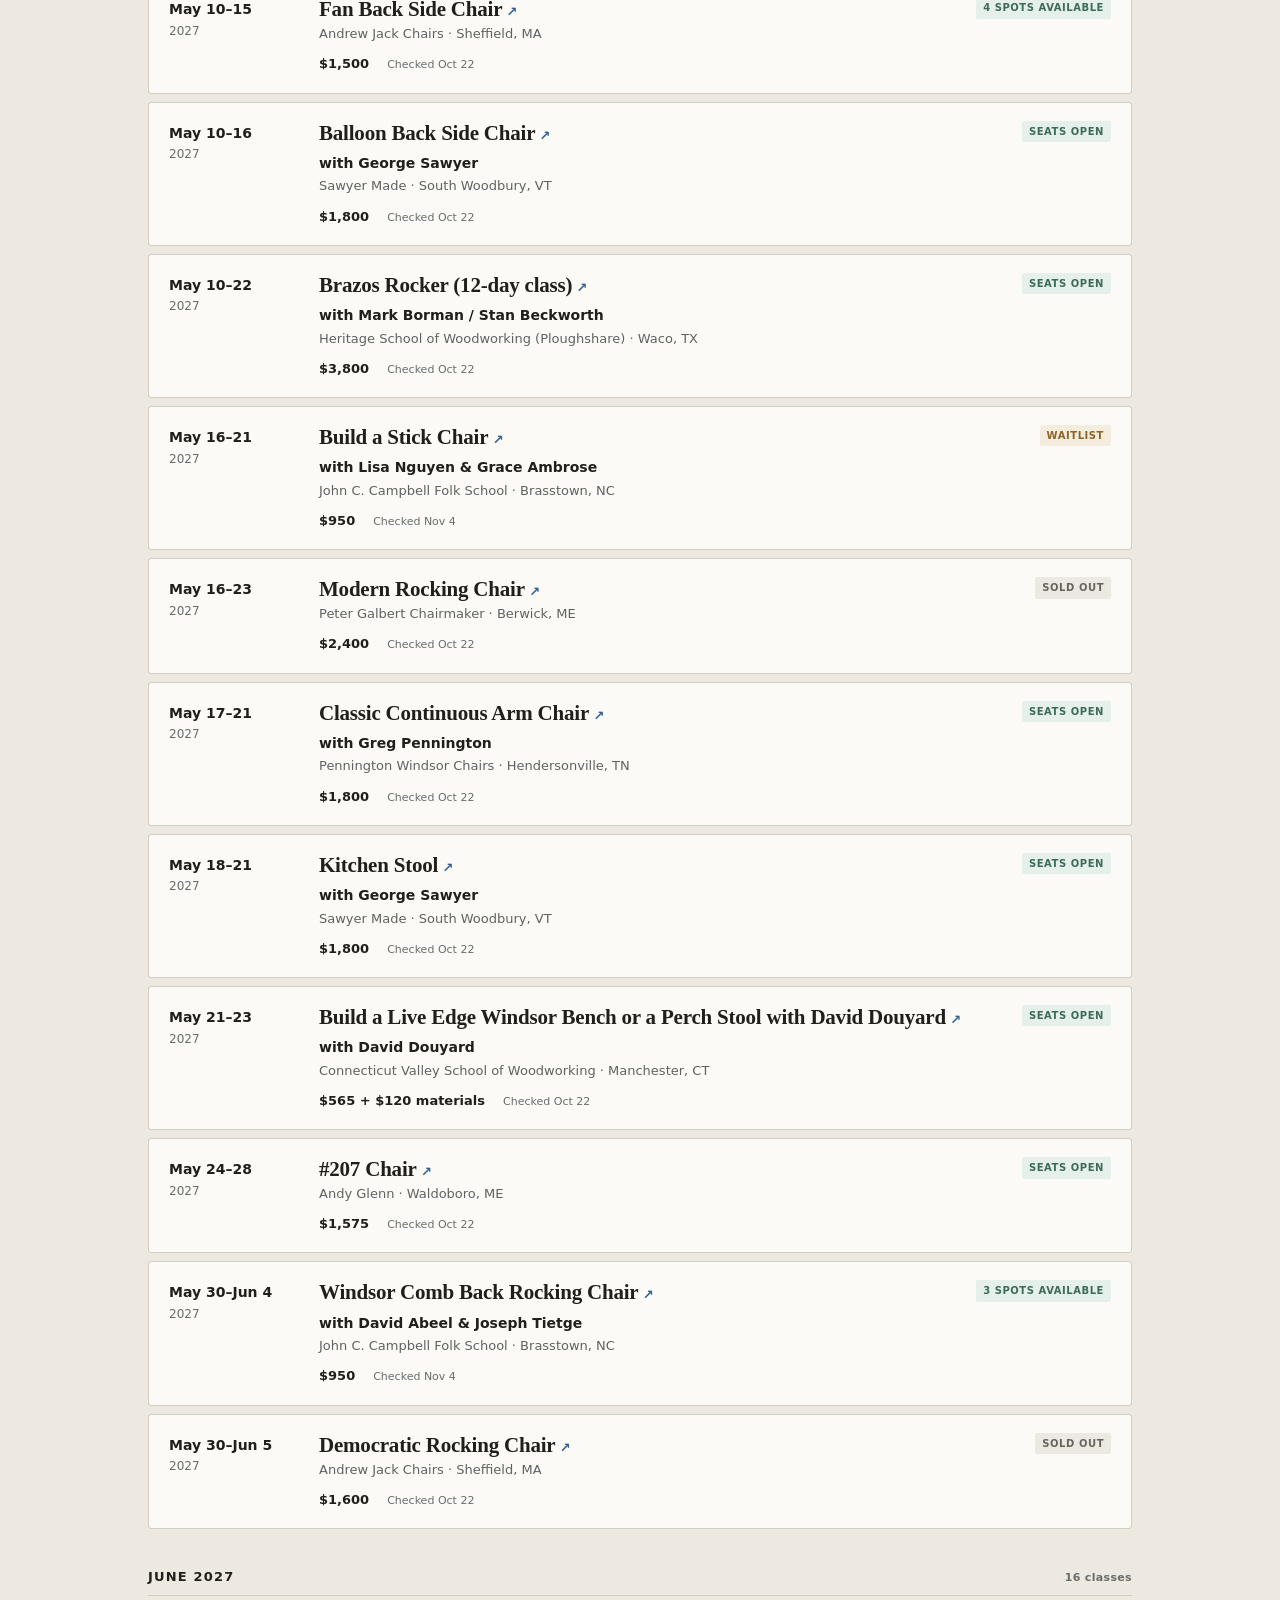
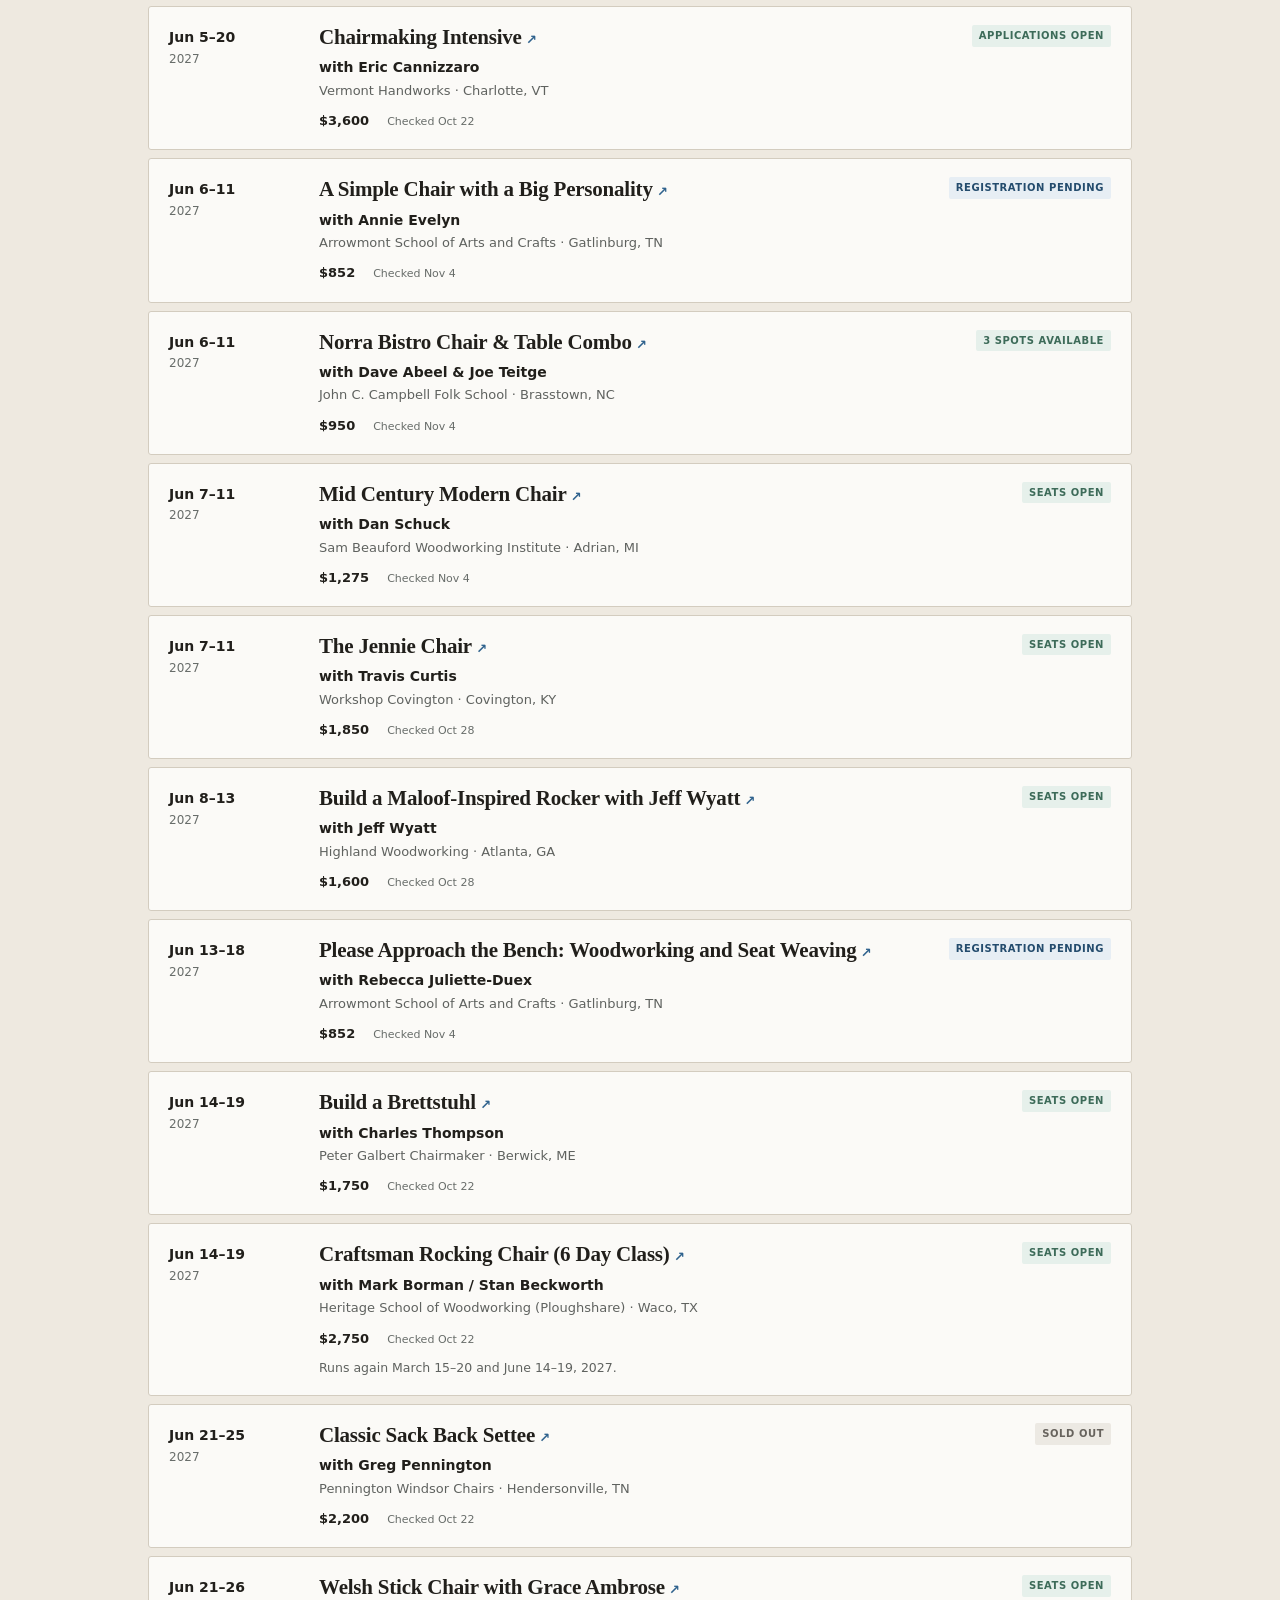
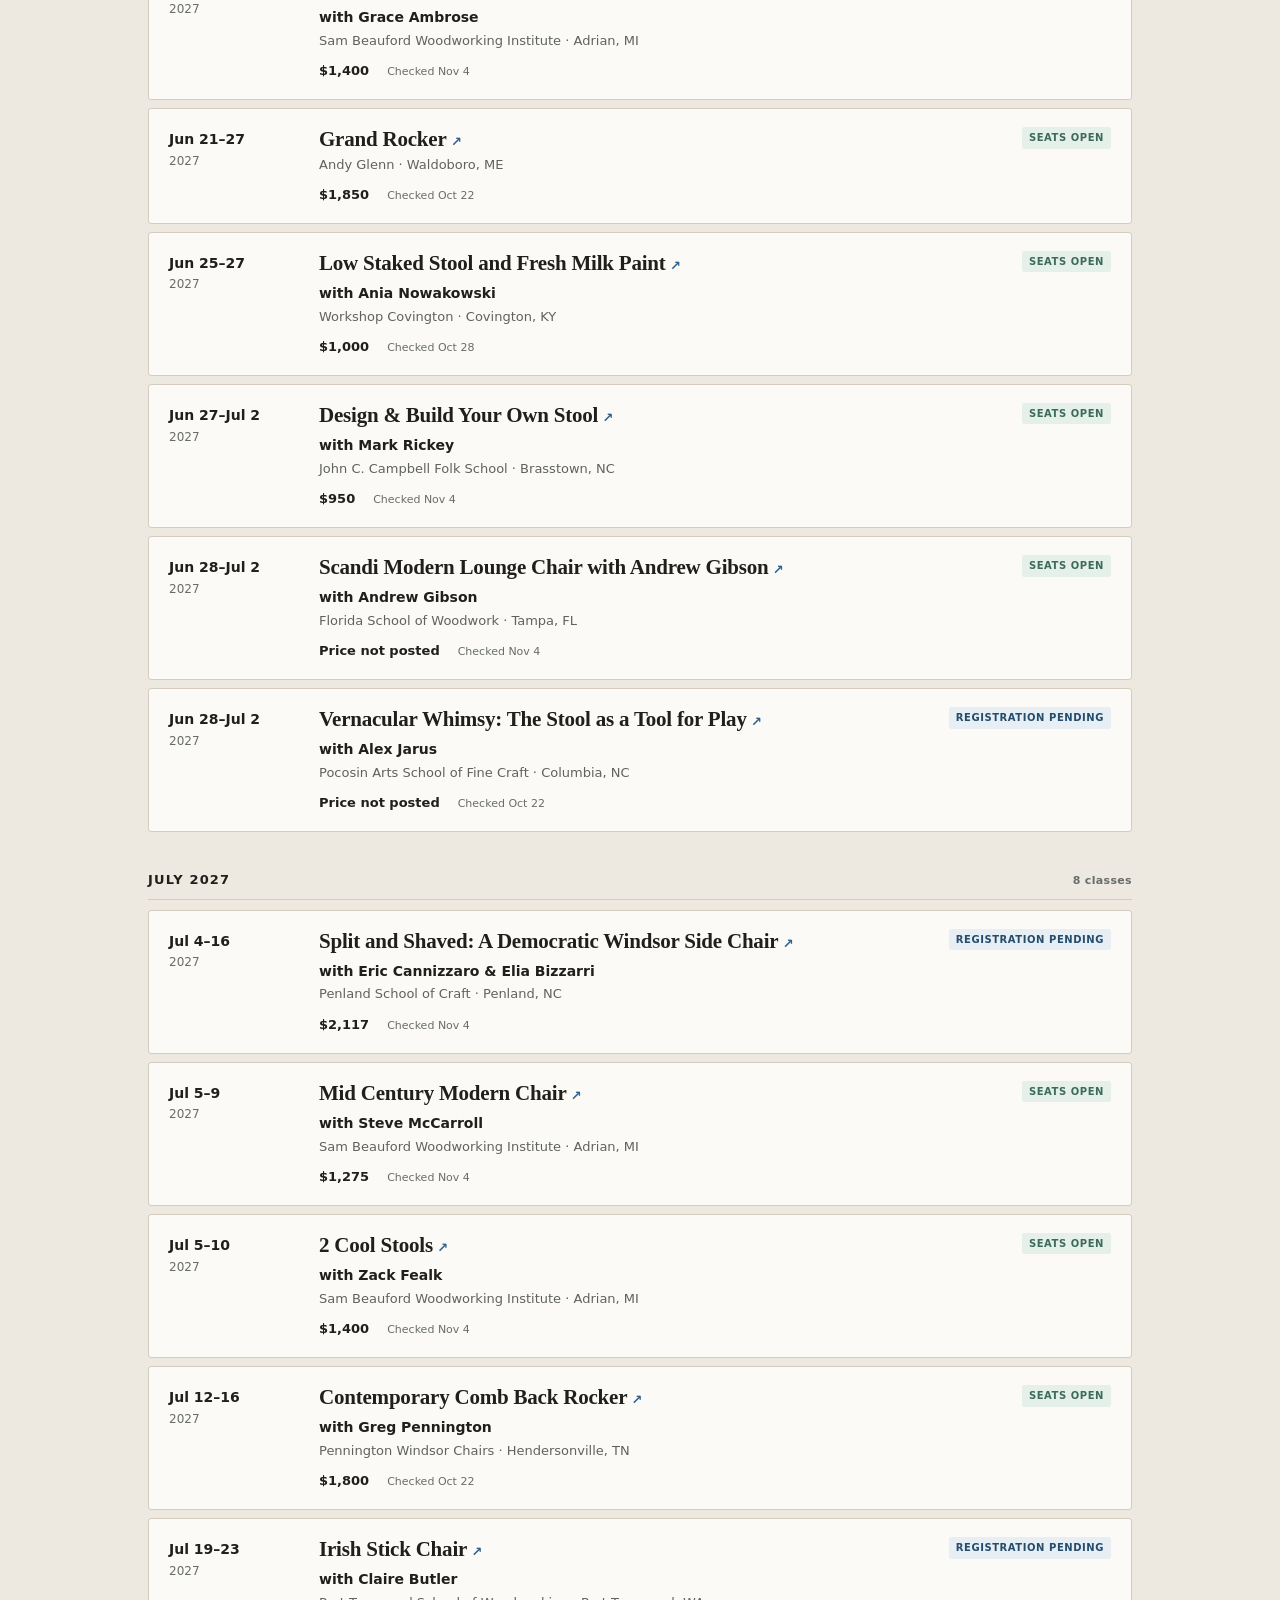
==== commit 3c1b694e: "classes: regenerated as of 2026-11-16 — 123 upcoming Published by chairs .github/workflows/publish-c" ====
--- a/classes/index.html
+++ b/classes/index.html
@@ -476,7 +476,7 @@
   <!-- CLASSES:BEGIN -->
 <div class="results-head">
   <h2 id="upcoming">Upcoming classes</h2>
-  <p id="result-summary" aria-live="polite" aria-atomic="true">Showing 124 classes</p>
+  <p id="result-summary" aria-live="polite" aria-atomic="true">Showing 123 classes</p>
 </div>
 <div id="class-results">
   <section class="month-group listed-options-group" data-month="listed-william-boyle-two-weekend-options"
@@ -496,7 +496,7 @@
           data-year="2026" data-org="william boyle">
           <div class="listed-option-dates"><time datetime="2026-11-12">Nov 12–15 &amp; Nov 19–22</time><span>2026</span></div>
           <span class="listed-option-kind">Windsor Armchair or Rocker — one-on-one instruction · with William Boyle</span>
-          <span class="listed-option-meta">8 instruction days<span class="status status--now">Happening now</span></span>
+          <span class="listed-option-meta">8 instruction days</span>
         </li>
         <li class="class-item listed-option" data-region="MW" data-status="available"
           data-status-detail="open" data-start="2026-12-03" data-end="2026-12-20"
@@ -608,7 +608,7 @@
     </ol>
   </section>
   <section class="month-group" data-month="2026-11" aria-labelledby="month-2026-11">
-    <h3 id="month-2026-11"><span>November 2026</span><span class="month-count">11 classes</span></h3>
+    <h3 id="month-2026-11"><span>November 2026</span><span class="month-count">10 classes</span></h3>
     <ol class="class-list">
       <li class="class-item" data-region="NE" data-status="available"
           data-status-detail="open" data-start="2026-11-02" data-end="2026-12-07"
@@ -628,24 +628,6 @@
           </div>
         </article>
       </li>
-      <li class="class-item" data-region="NE" data-status="full"
-          data-status-detail="sold-out" data-start="2026-11-09" data-end="2026-11-15"
-          data-year="2026" data-org="galbert">
-        <article class="class-card">
-          <div class="when"><time datetime="2026-11-09">Nov 9–15</time><span class="yr">2026</span></div>
-          <div class="class-body">
-            <div class="class-title-row">
-              <h4><a href="https://www.petergalbert.com/schedule/2017/9/11/side-chair-class-a8pwn-dcfcn-zldhg-9e3re-z7gmg-gpfw6-5sx2d-nwtrg-f8z7a-sdn6g-ldmwj-9w2rn-hcgc9-6nrgg-p83b9" rel="noopener">The “Temple Chair”<span aria-hidden="true"> ↗</span></a></h4>
-              <div class="statuses"><span class="status status--now">Happening now</span><span class="status status--sold-out">Sold out</span></div>
-            </div>
-            <p class="class-place">Peter Galbert Chairmaker <span aria-hidden="true">·</span> Berwick, ME</p>
-            <div class="class-facts">
-              <span class="price">$2,000</span>
-              <span class="checked">Checked <time datetime="2026-10-22">Oct 22</time></span>
-            </div>
-          </div>
-        </article>
-      </li>
       <li class="class-item" data-region="S" data-status="available"
           data-status-detail="1-spot-left" data-start="2026-11-15" data-end="2026-11-22"
           data-year="2026" data-org="campbell">
@@ -673,7 +655,7 @@
           <div class="class-body">
             <div class="class-title-row">
               <h4><a href="https://pinecroftwoodschool.com/class-green-wood-grand-rocker/" rel="noopener">Greenwood Grand Rocker<span aria-hidden="true"> ↗</span></a></h4>
-              <div class="statuses"><span class="status status--sold-out">Sold out</span></div>
+              <div class="statuses"><span class="status status--now">Happening now</span><span class="status status--sold-out">Sold out</span></div>
             </div>
           <p class="class-teacher">with Andy Glenn</p>
             <p class="class-place">The Woodworking School at Pine Croft <span aria-hidden="true">·</span> Berea, KY</p>
@@ -692,7 +674,7 @@
           <div class="class-body">
             <div class="class-title-row">
               <h4><a href="https://handtoolwoodworking.com/loop-back-classes/" rel="noopener">Loop Back Side Chair<span aria-hidden="true"> ↗</span></a></h4>
-              <div class="statuses"><span class="status status--sold-out">Sold out</span></div>
+              <div class="statuses"><span class="status status--now">Happening now</span><span class="status status--sold-out">Sold out</span></div>
             </div>
             <p class="class-place">Elia Bizzarri — Hand Tool Woodworking <span aria-hidden="true">·</span> Hillsborough, NC</p>
             <div class="class-facts">
@@ -2866,7 +2848,7 @@
       <p class="eyebrow">The teaching record</p>
       <h2 id="past-title">Past classes</h2>
     </div>
-    <p>90 verified past listings help reveal who teaches what, where it happens, and which curricula have returned. A pattern is a clue—not a promise of another class.</p>
+    <p>91 verified past listings help reveal who teaches what, where it happens, and which curricula have returned. A pattern is a clue—not a promise of another class.</p>
   </div>
   <div class="pattern-block" aria-labelledby="patterns-title">
     <div class="pattern-heading"><h3 id="patterns-title">Observed repeats</h3><p>Only explicitly matched curricula are grouped.</p></div>
@@ -2921,12 +2903,17 @@
   <div class="archive-tools">
     <label class="field"><span>Search past classes</span><input id="past-search" type="search" autocomplete="off" placeholder="Class, teacher, school, or state"></label>
     <label class="field"><span>Year</span><select id="past-year"><option value="all">All years</option><option value="2026">2026</option><option value="2025">2025</option><option value="2024">2024</option><option value="2023">2023</option></select></label>
-    <p id="past-result-summary" aria-live="polite" aria-atomic="true">Showing 90 past classes</p>
+    <p id="past-result-summary" aria-live="polite" aria-atomic="true">Showing 91 past classes</p>
   </div>
   <div class="archive-years" id="past-results">
     <details class="archive-year" data-past-year-group="2026" open>
-      <summary><span>2026</span><span class="past-year-count">64 classes</span></summary>
+      <summary><span>2026</span><span class="past-year-count">65 classes</span></summary>
       <ol class="past-list">
+        <li class="past-item" data-past-year="2026" data-org="galbert">
+          <time datetime="2026-11-09">Nov 9–15</time>
+          <div><h4><a href="https://www.petergalbert.com/schedule/2017/9/11/side-chair-class-a8pwn-dcfcn-zldhg-9e3re-z7gmg-gpfw6-5sx2d-nwtrg-f8z7a-sdn6g-ldmwj-9w2rn-hcgc9-6nrgg-p83b9" rel="noopener">The “Temple Chair”<span aria-hidden="true"> ↗</span></a></h4><p>with Peter Galbert · Peter Galbert Chairmaker · Berwick, ME</p></div>
+          <span class="completed">Completed</span>
+        </li>
         <li class="past-item" data-past-year="2026" data-org="austin school">
           <time datetime="2026-11-09">Nov 9–14</time>
           <div><h4><a href="https://austinschooloffurniture.com/product/modern-rocker/" rel="noopener">Modern Rocker<span aria-hidden="true"> ↗</span></a></h4><p>with Alexis Dolese · Austin School of Furniture &amp; Design · Austin, TX</p></div>
@@ -3468,7 +3455,7 @@
         </li>
         <li class="school">
           <div class="school-who"><a href="https://www.petergalbert.com/schedule" rel="noopener">Peter Galbert Chairmaker<span aria-hidden="true"> ↗</span></a><span class="where">Berwick, ME</span></div>
-          <span class="school-badges"><a class="school-badge" href="?school=galbert#upcoming">10 upcoming classes</a><a class="school-badge school-badge--quiet" href="#past">12 past classes</a></span>
+          <span class="school-badges"><a class="school-badge" href="?school=galbert#upcoming">9 upcoming classes</a><a class="school-badge school-badge--quiet" href="#past">13 past classes</a></span>
         </li>
         <li class="school">
           <div class="school-who"><a href="https://www.timmanney.com/work/teaching" rel="noopener">Tim Manney<span aria-hidden="true"> ↗</span></a><span class="where">Berwick, ME</span></div>
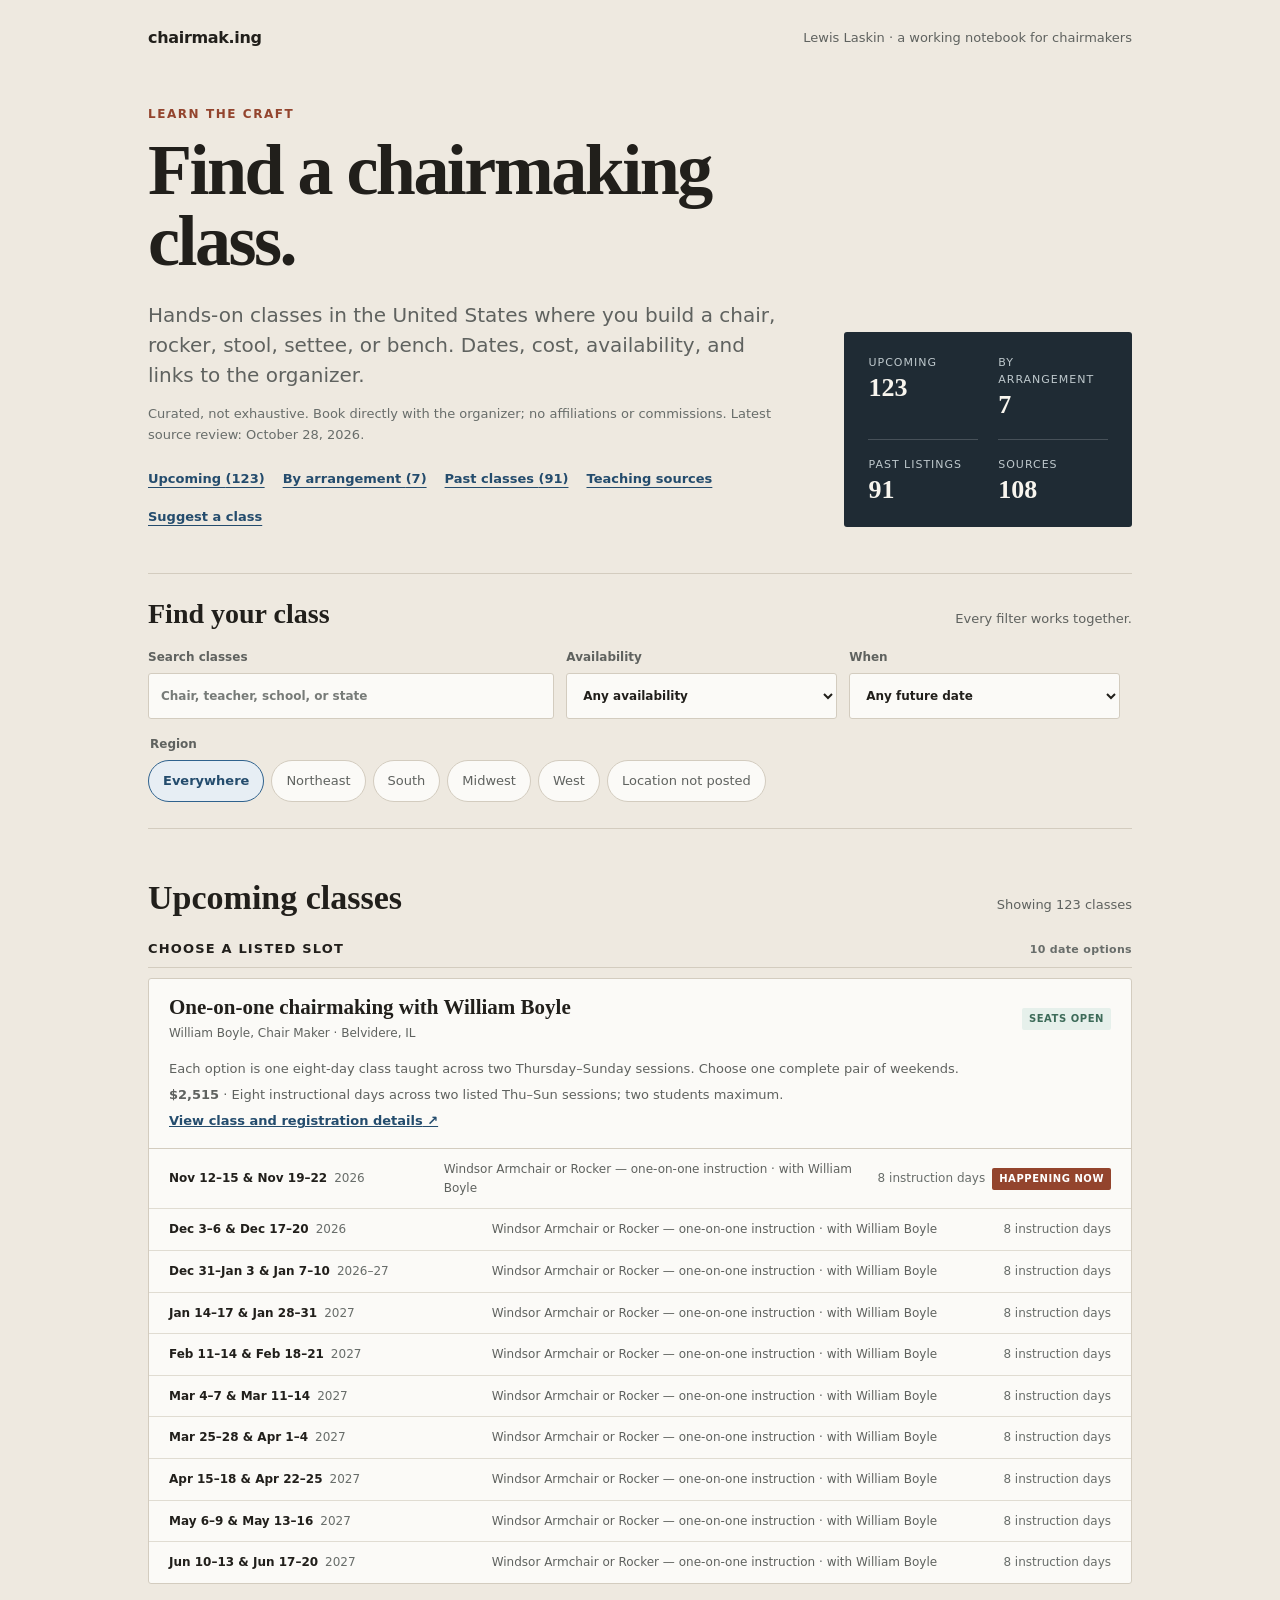
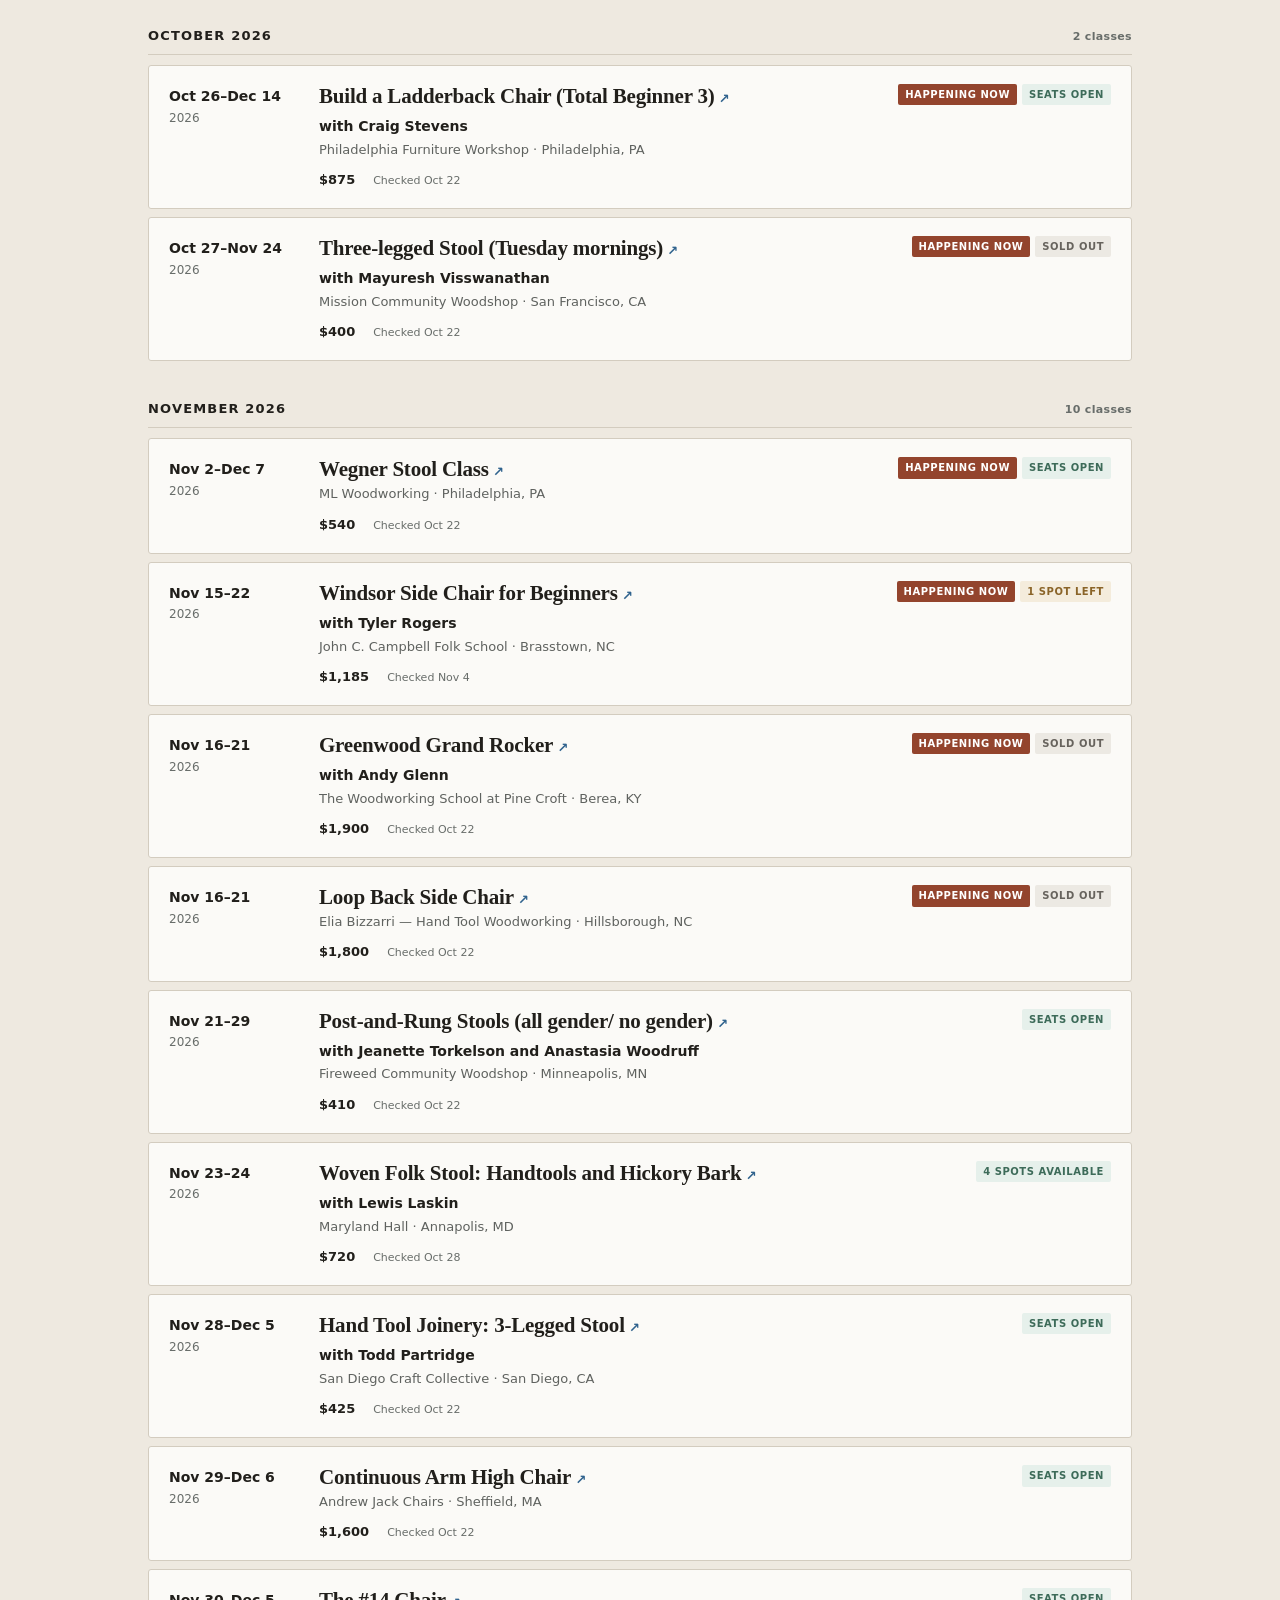
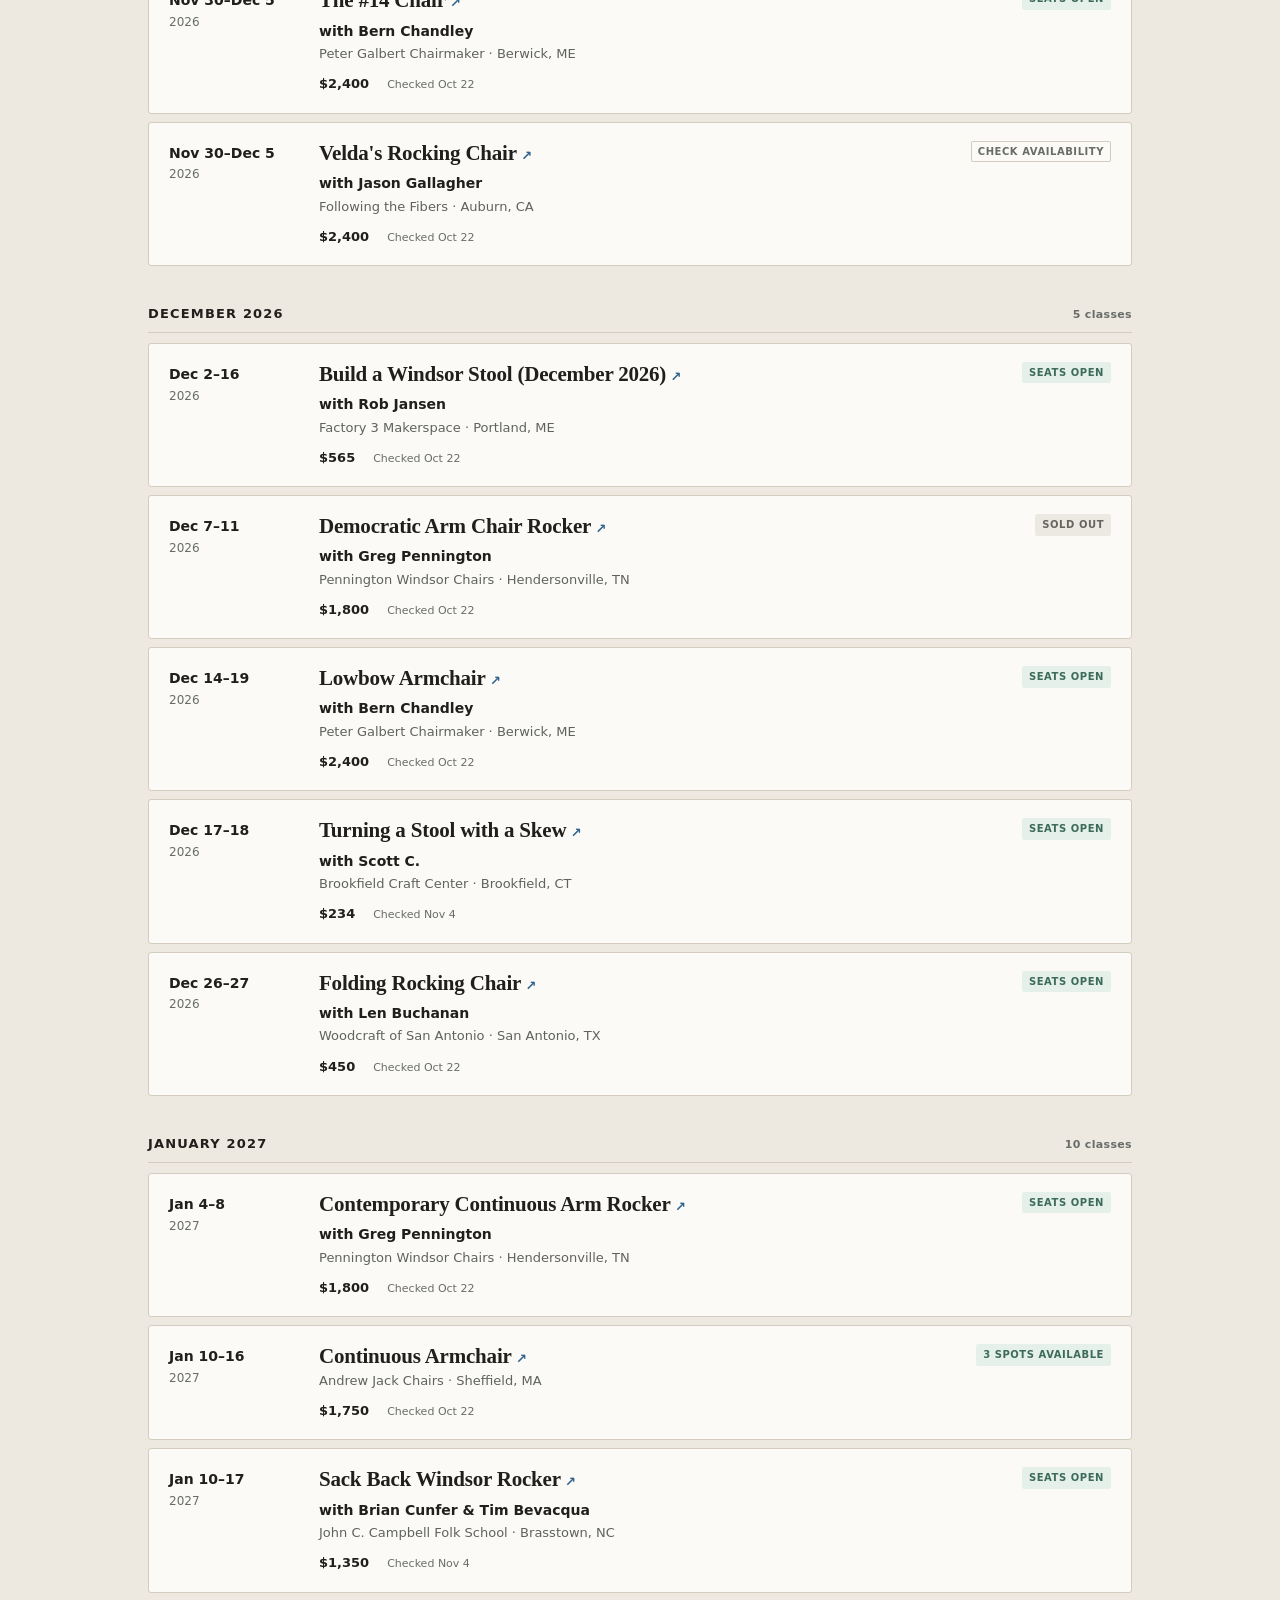
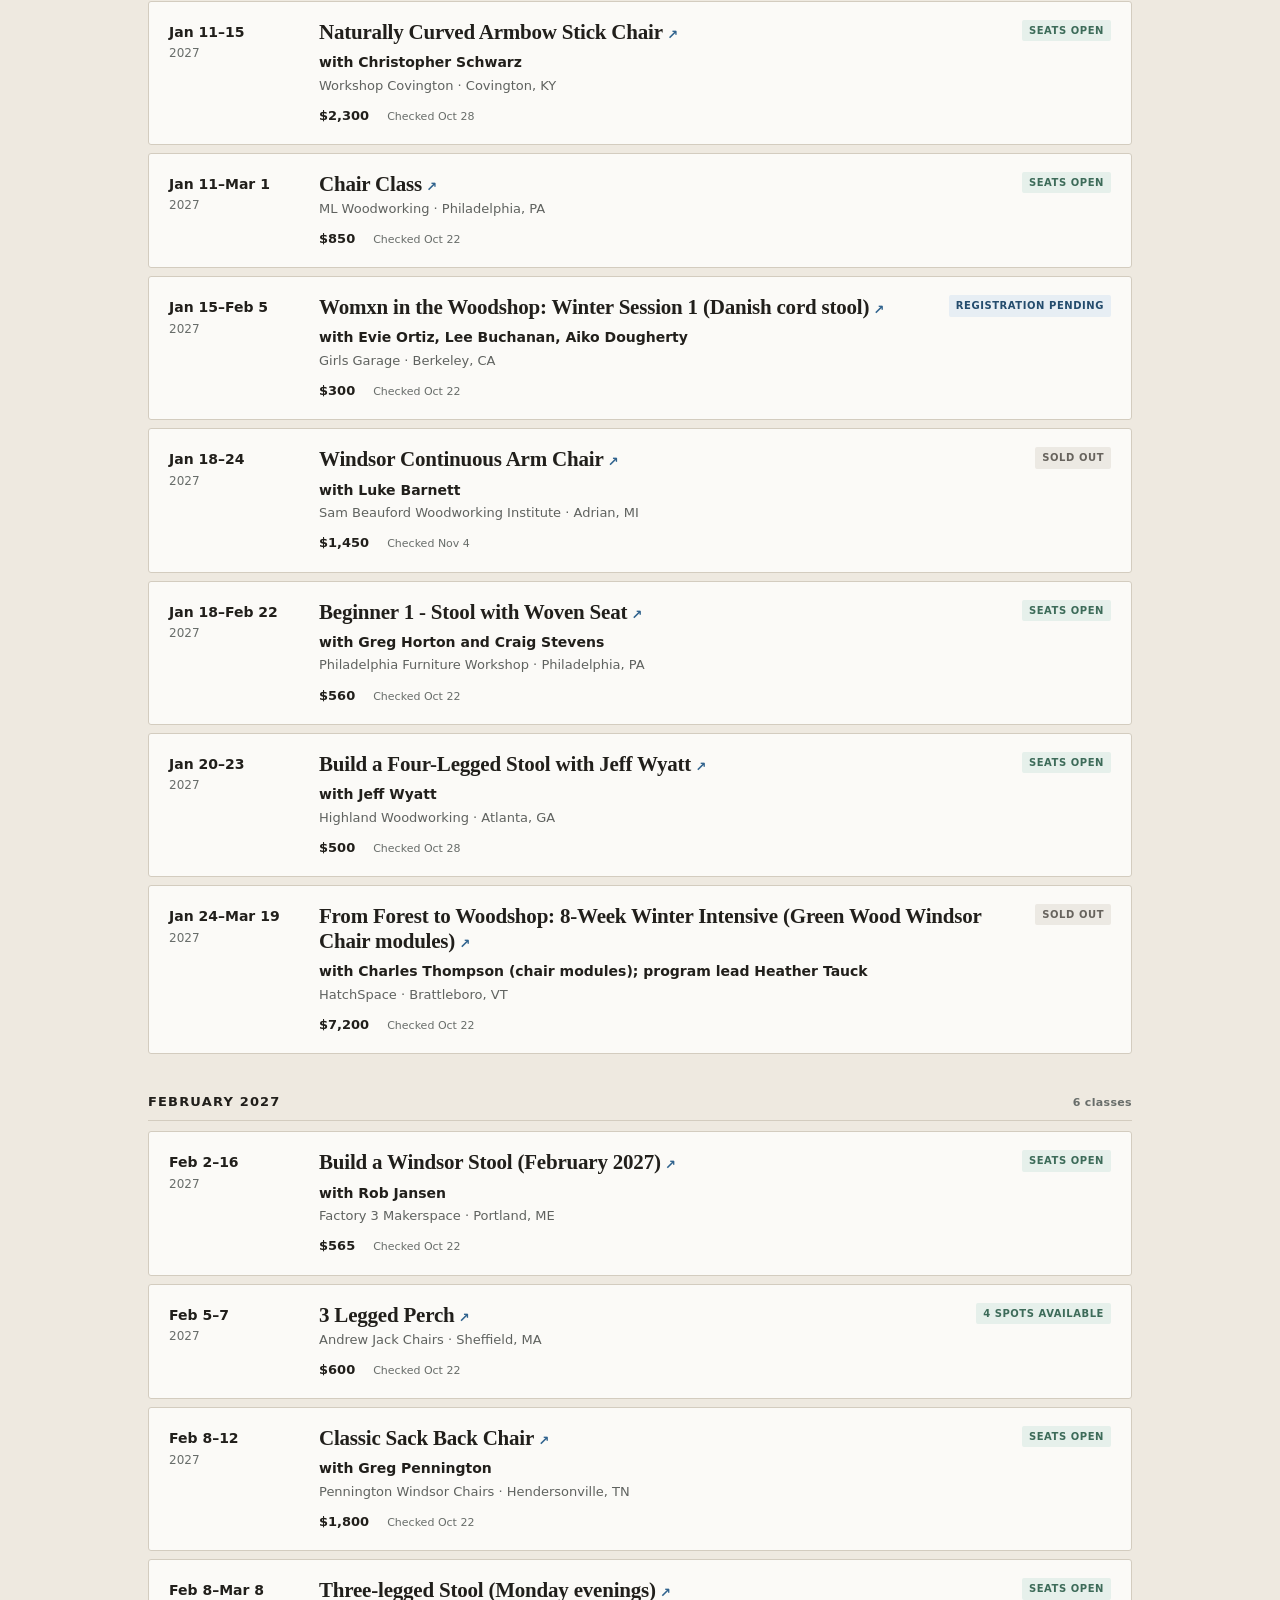
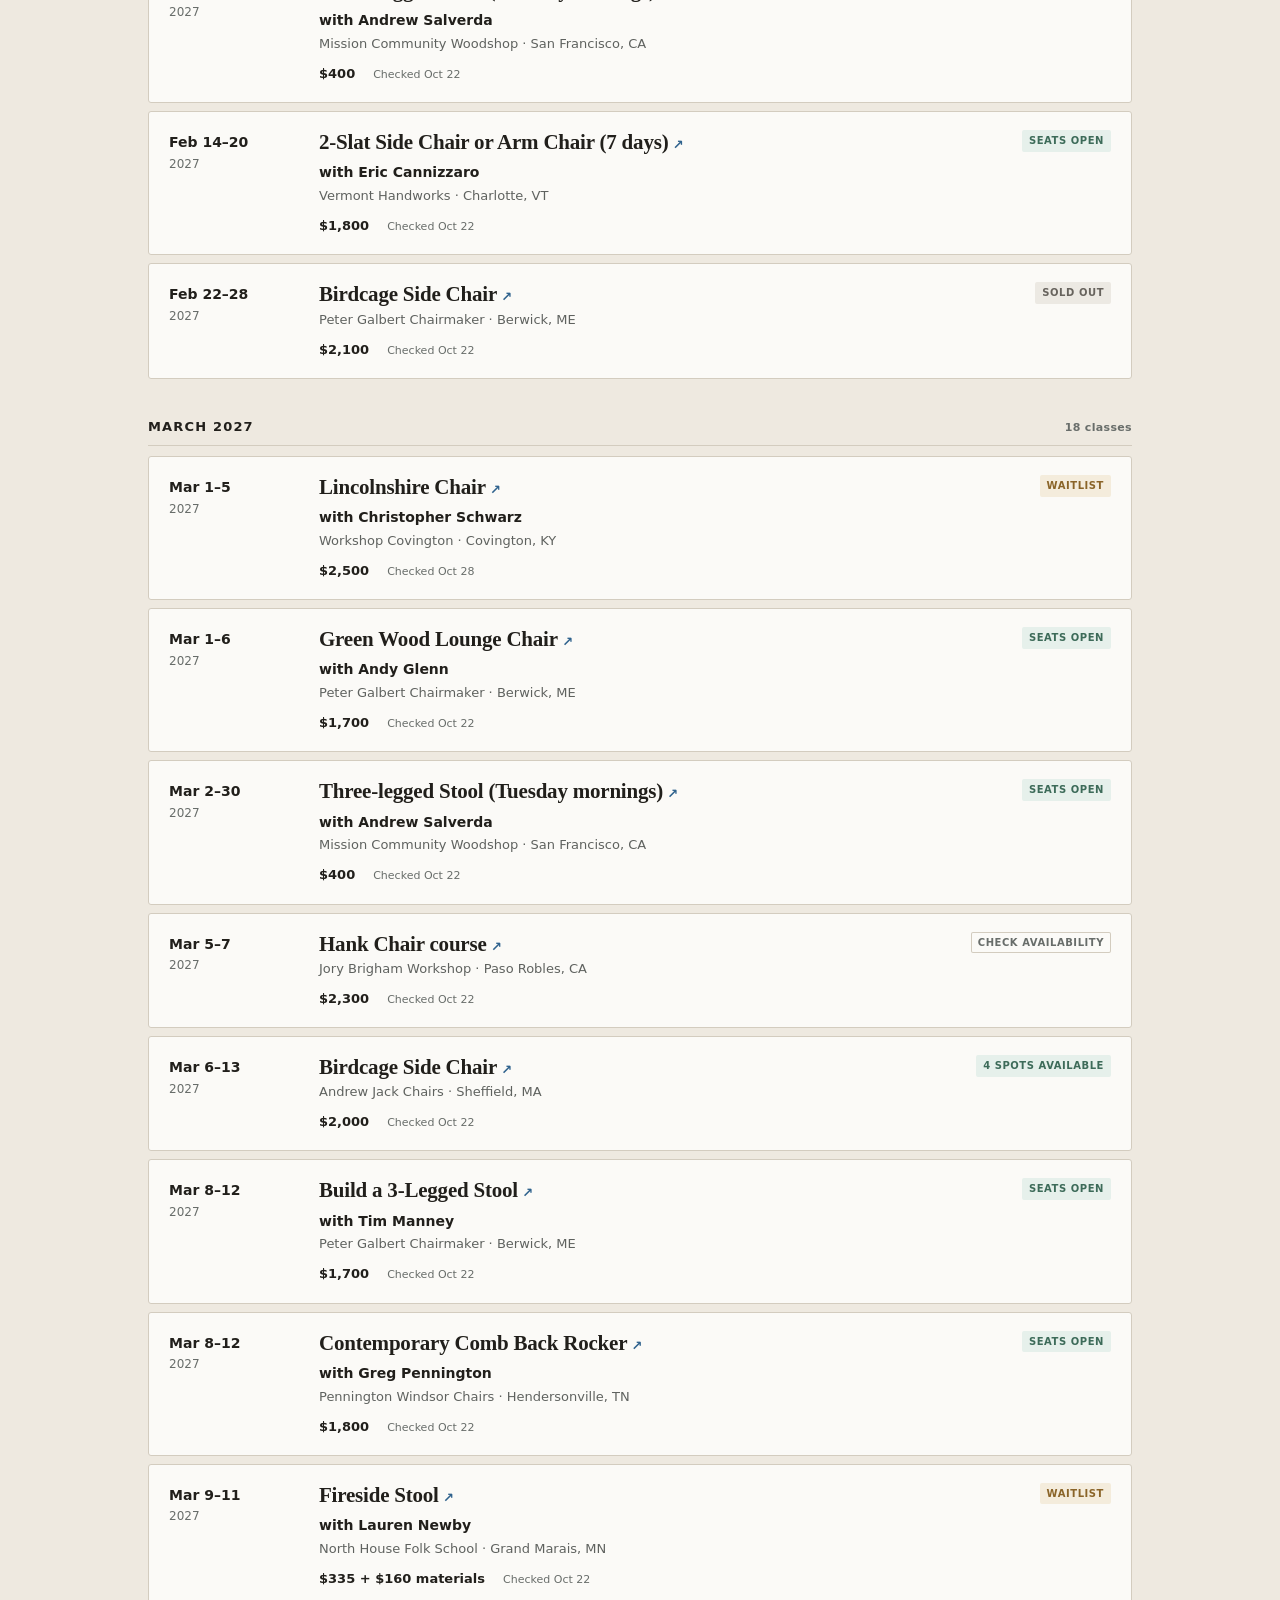
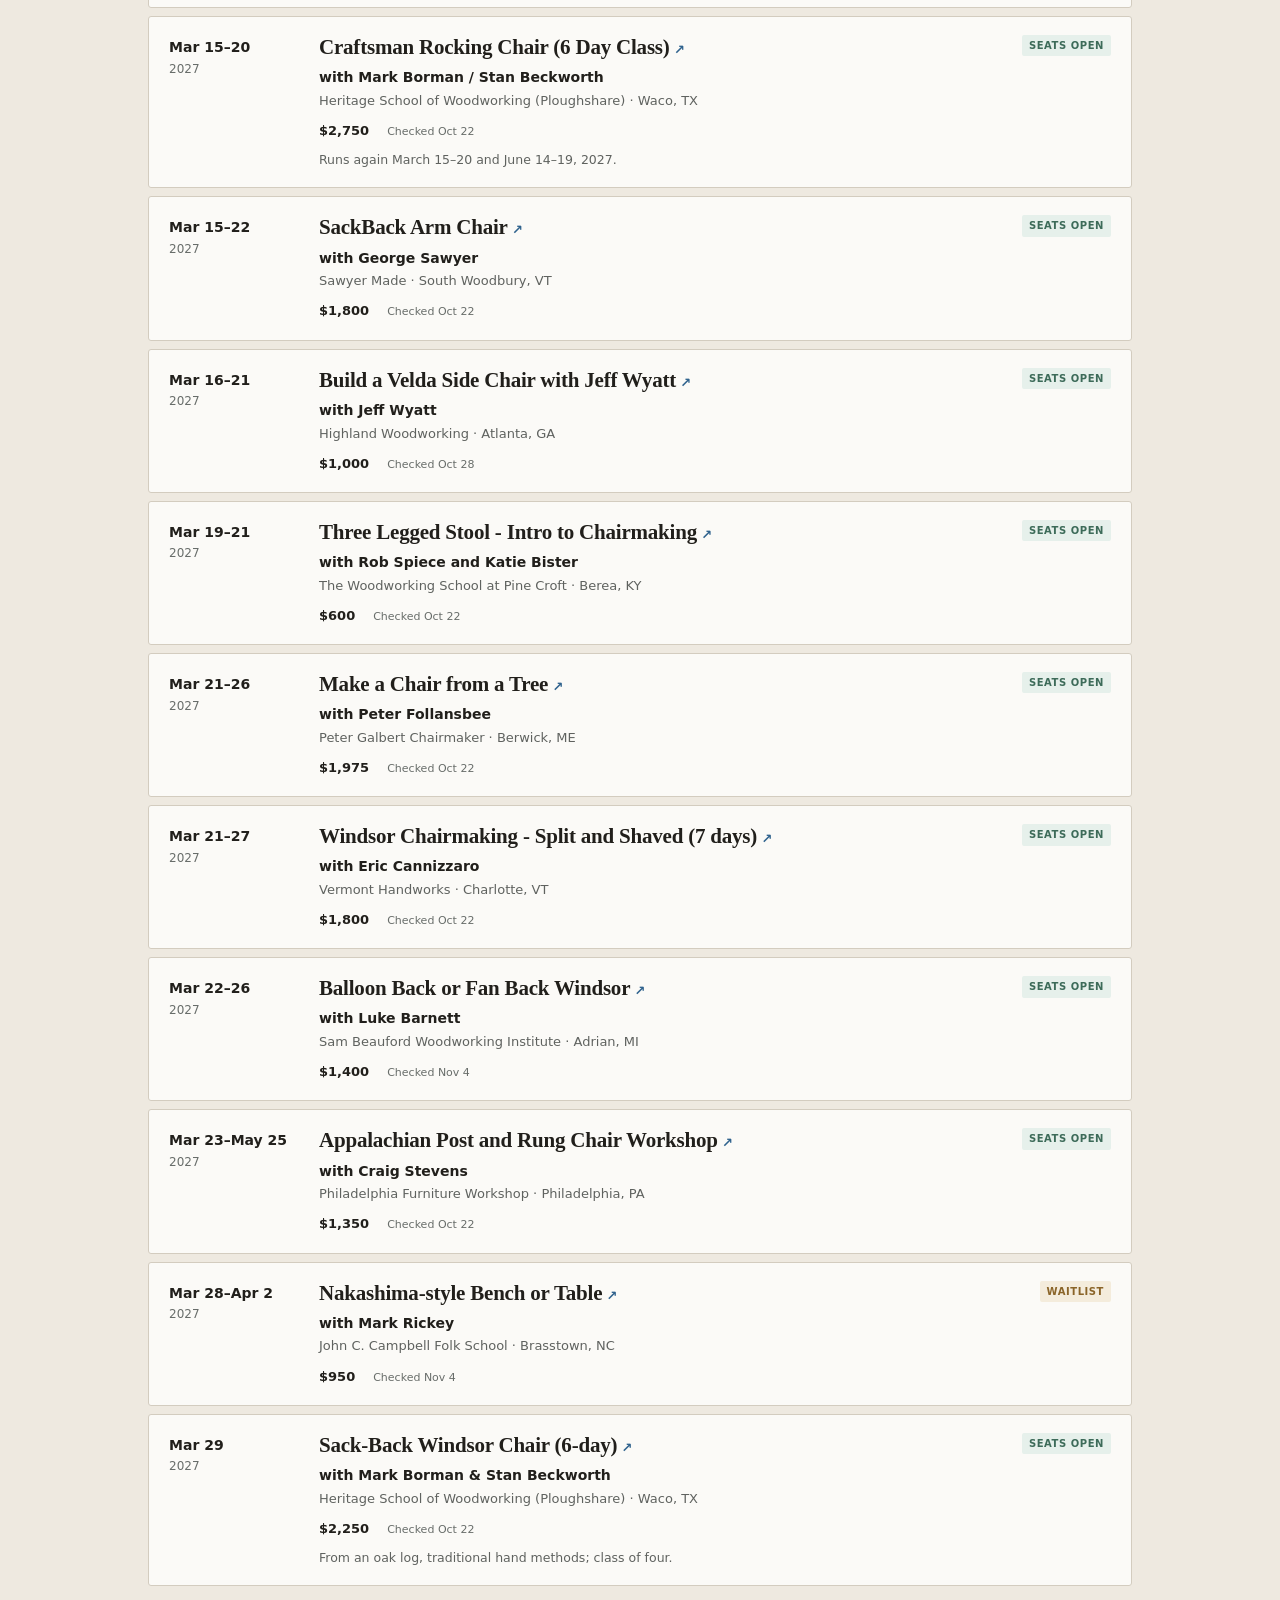
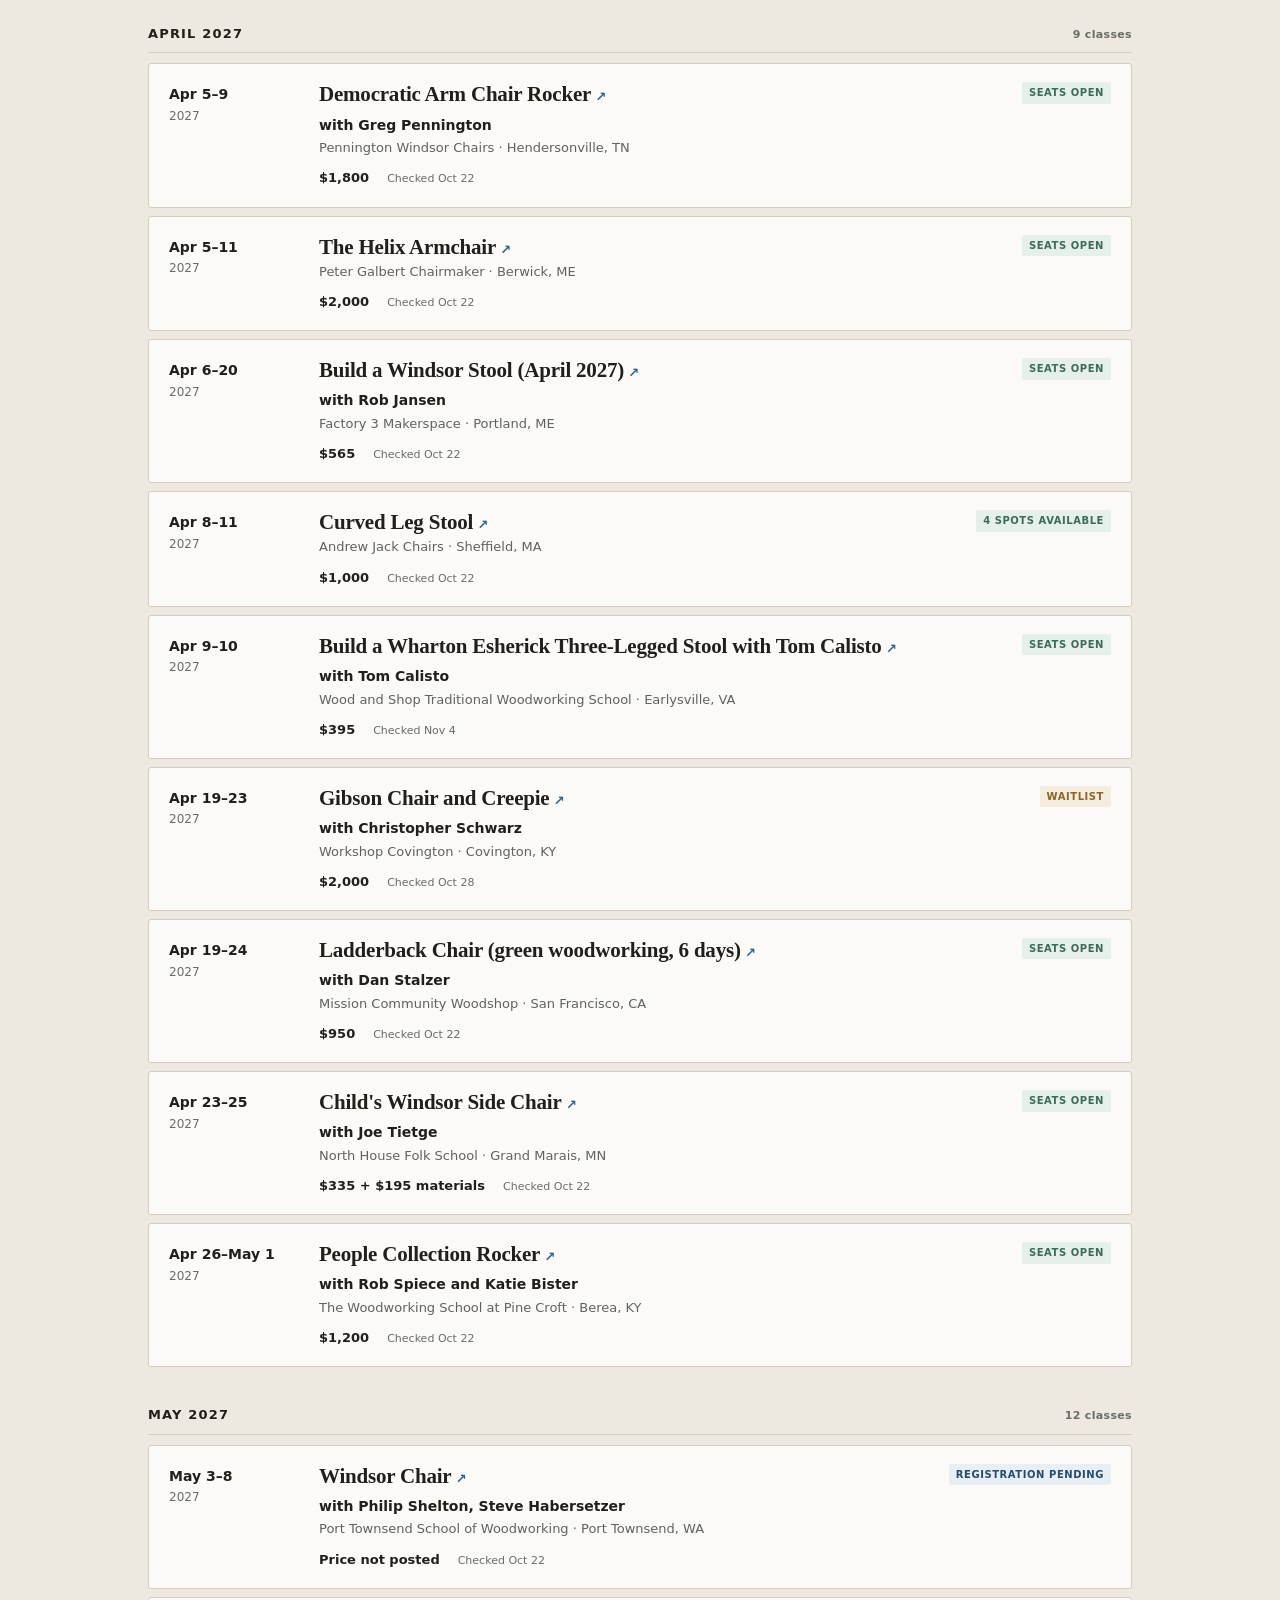
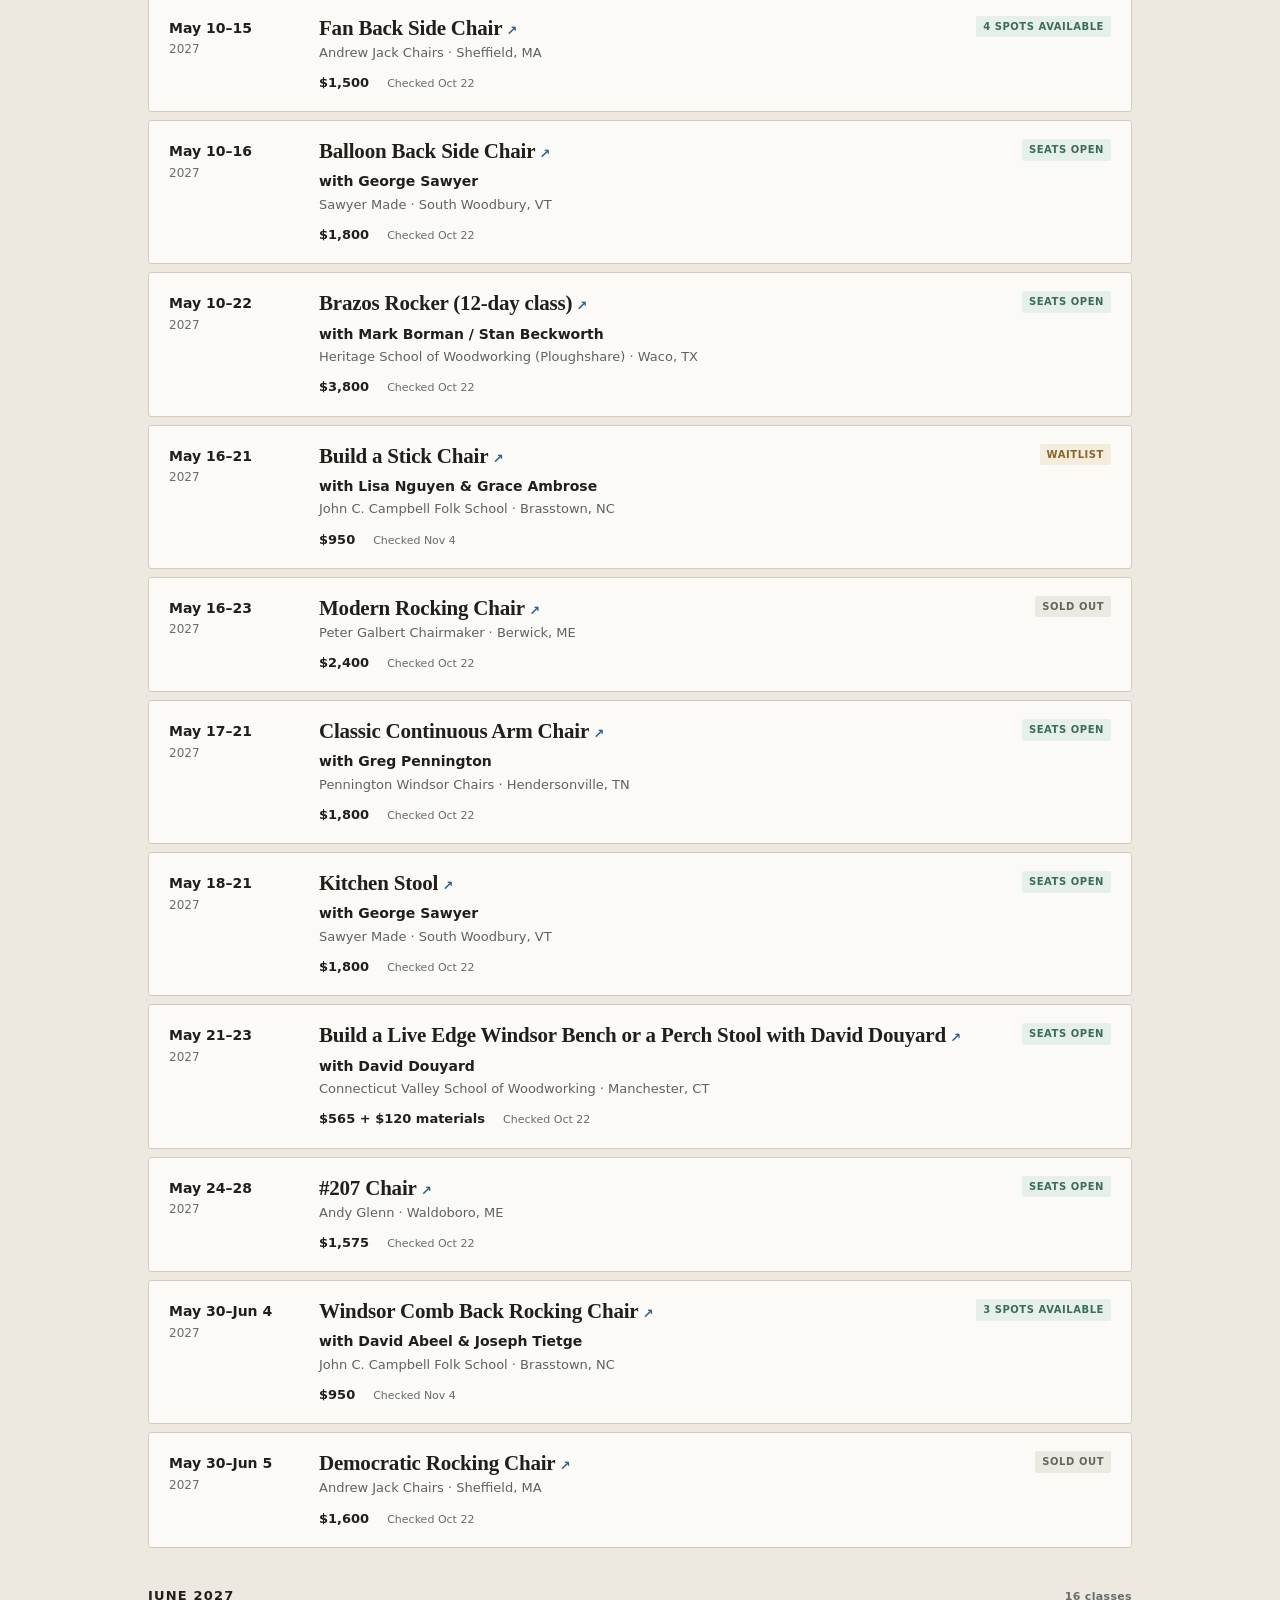
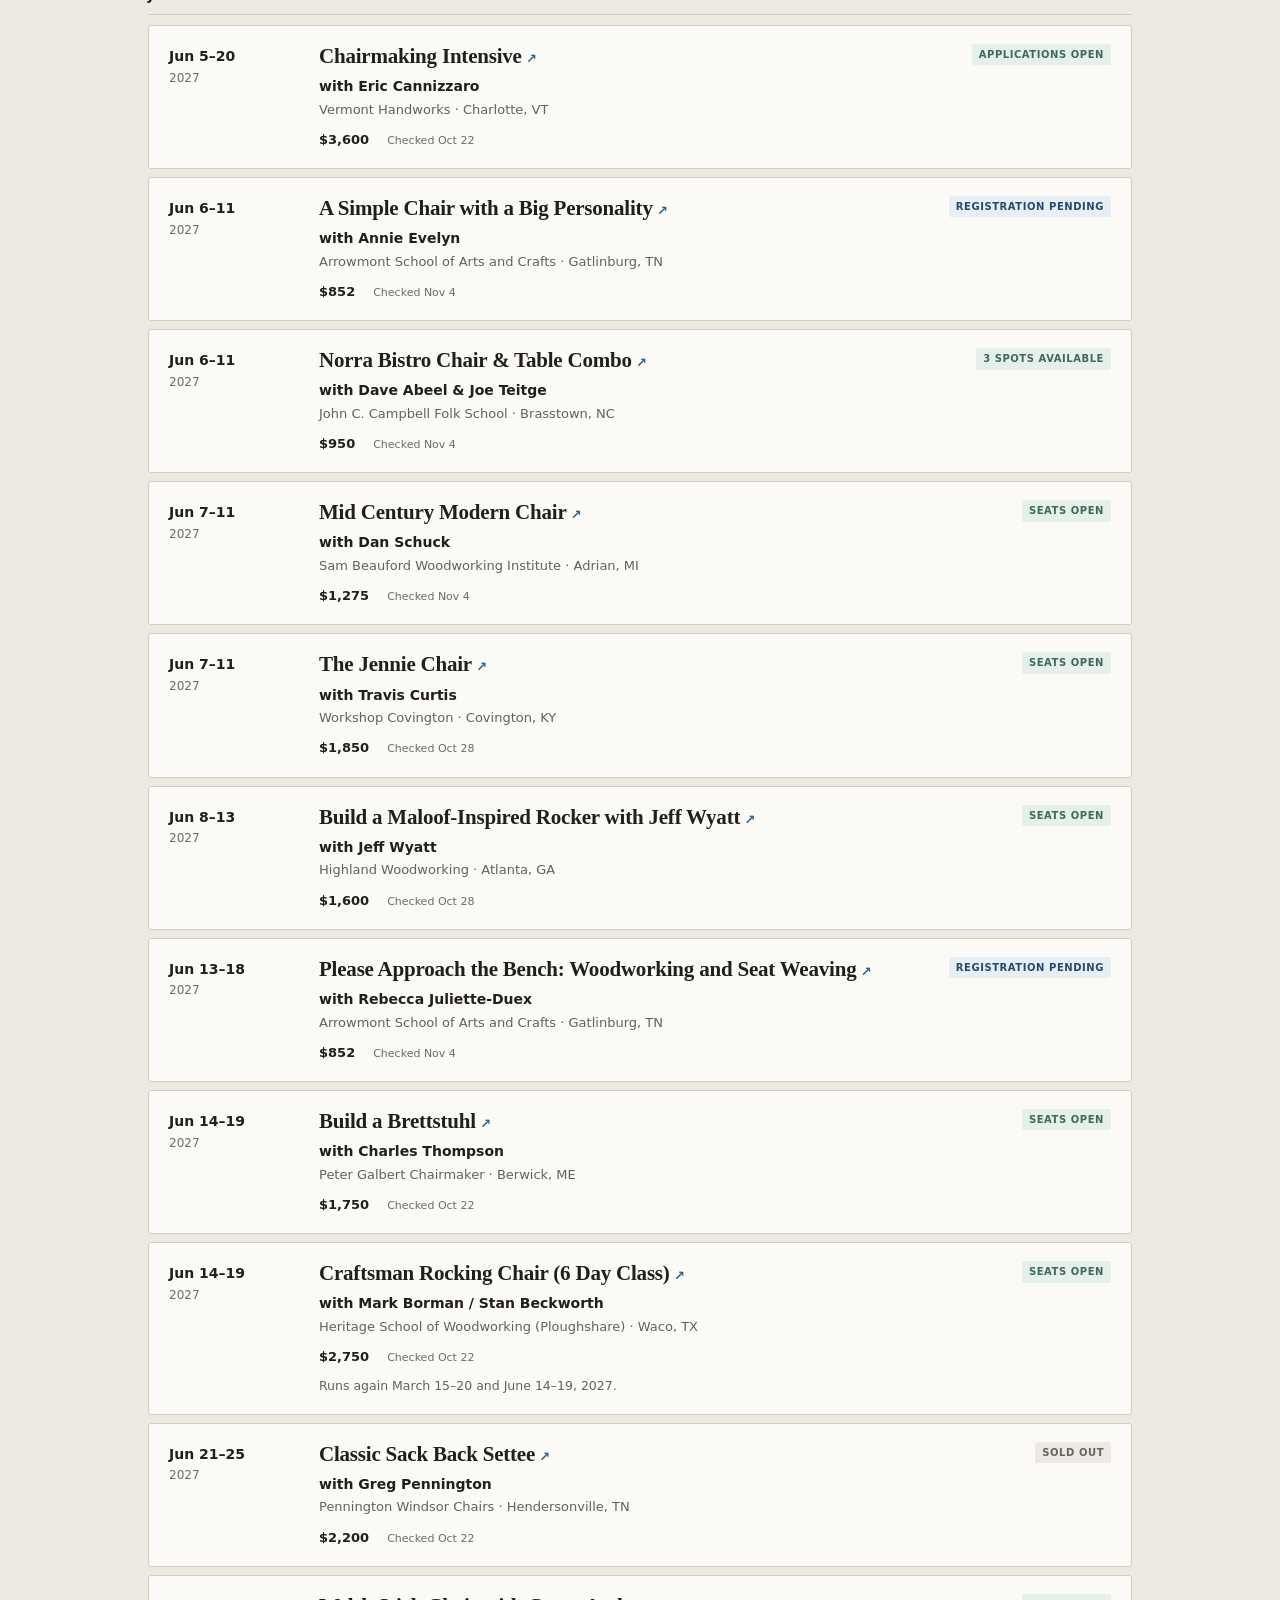
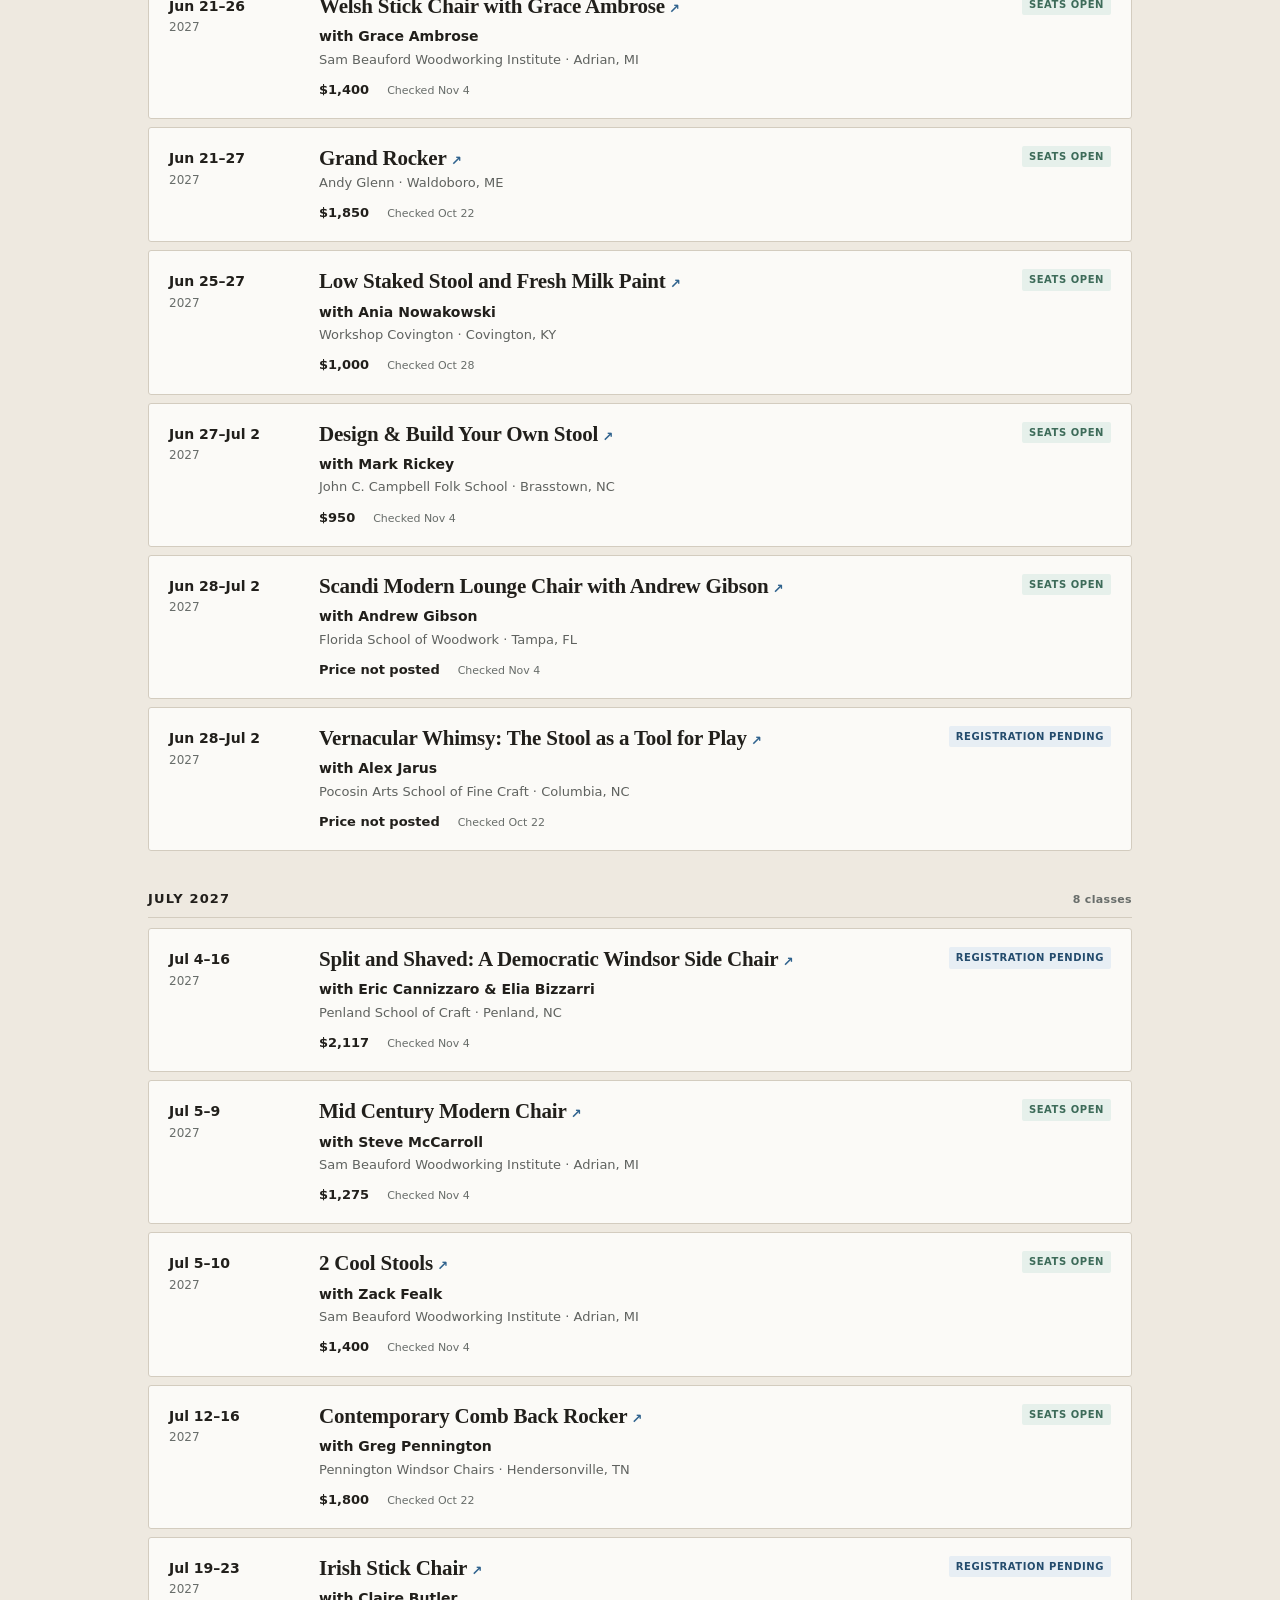
==== commit 8d1c583f: "classes: regenerated as of 2026-11-19 — 123 upcoming Published by chairs .github/workflows/publish-c" ====
--- a/classes/index.html
+++ b/classes/index.html
@@ -496,7 +496,7 @@
           data-year="2026" data-org="william boyle">
           <div class="listed-option-dates"><time datetime="2026-11-12">Nov 12–15 &amp; Nov 19–22</time><span>2026</span></div>
           <span class="listed-option-kind">Windsor Armchair or Rocker — one-on-one instruction · with William Boyle</span>
-          <span class="listed-option-meta">8 instruction days</span>
+          <span class="listed-option-meta">8 instruction days<span class="status status--now">Happening now</span></span>
         </li>
         <li class="class-item listed-option" data-region="MW" data-status="available"
           data-status-detail="open" data-start="2026-12-03" data-end="2026-12-20"
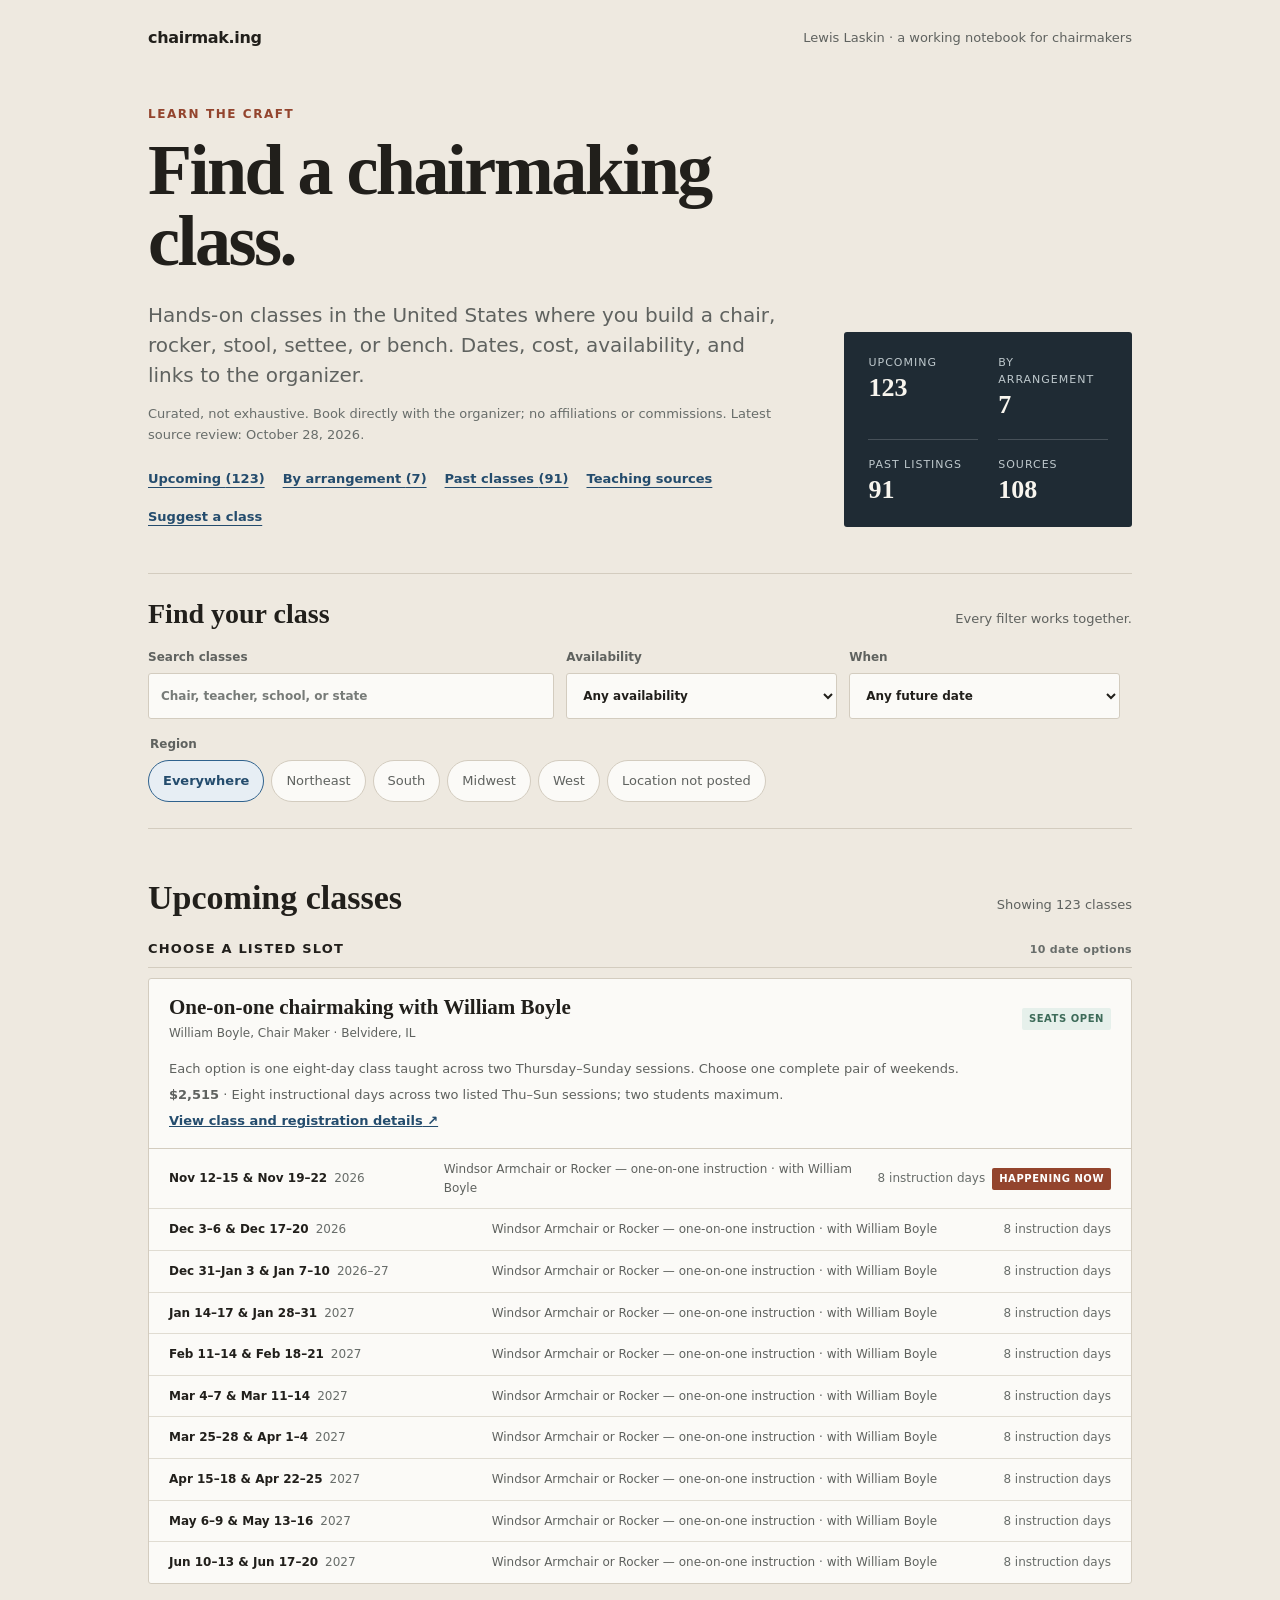
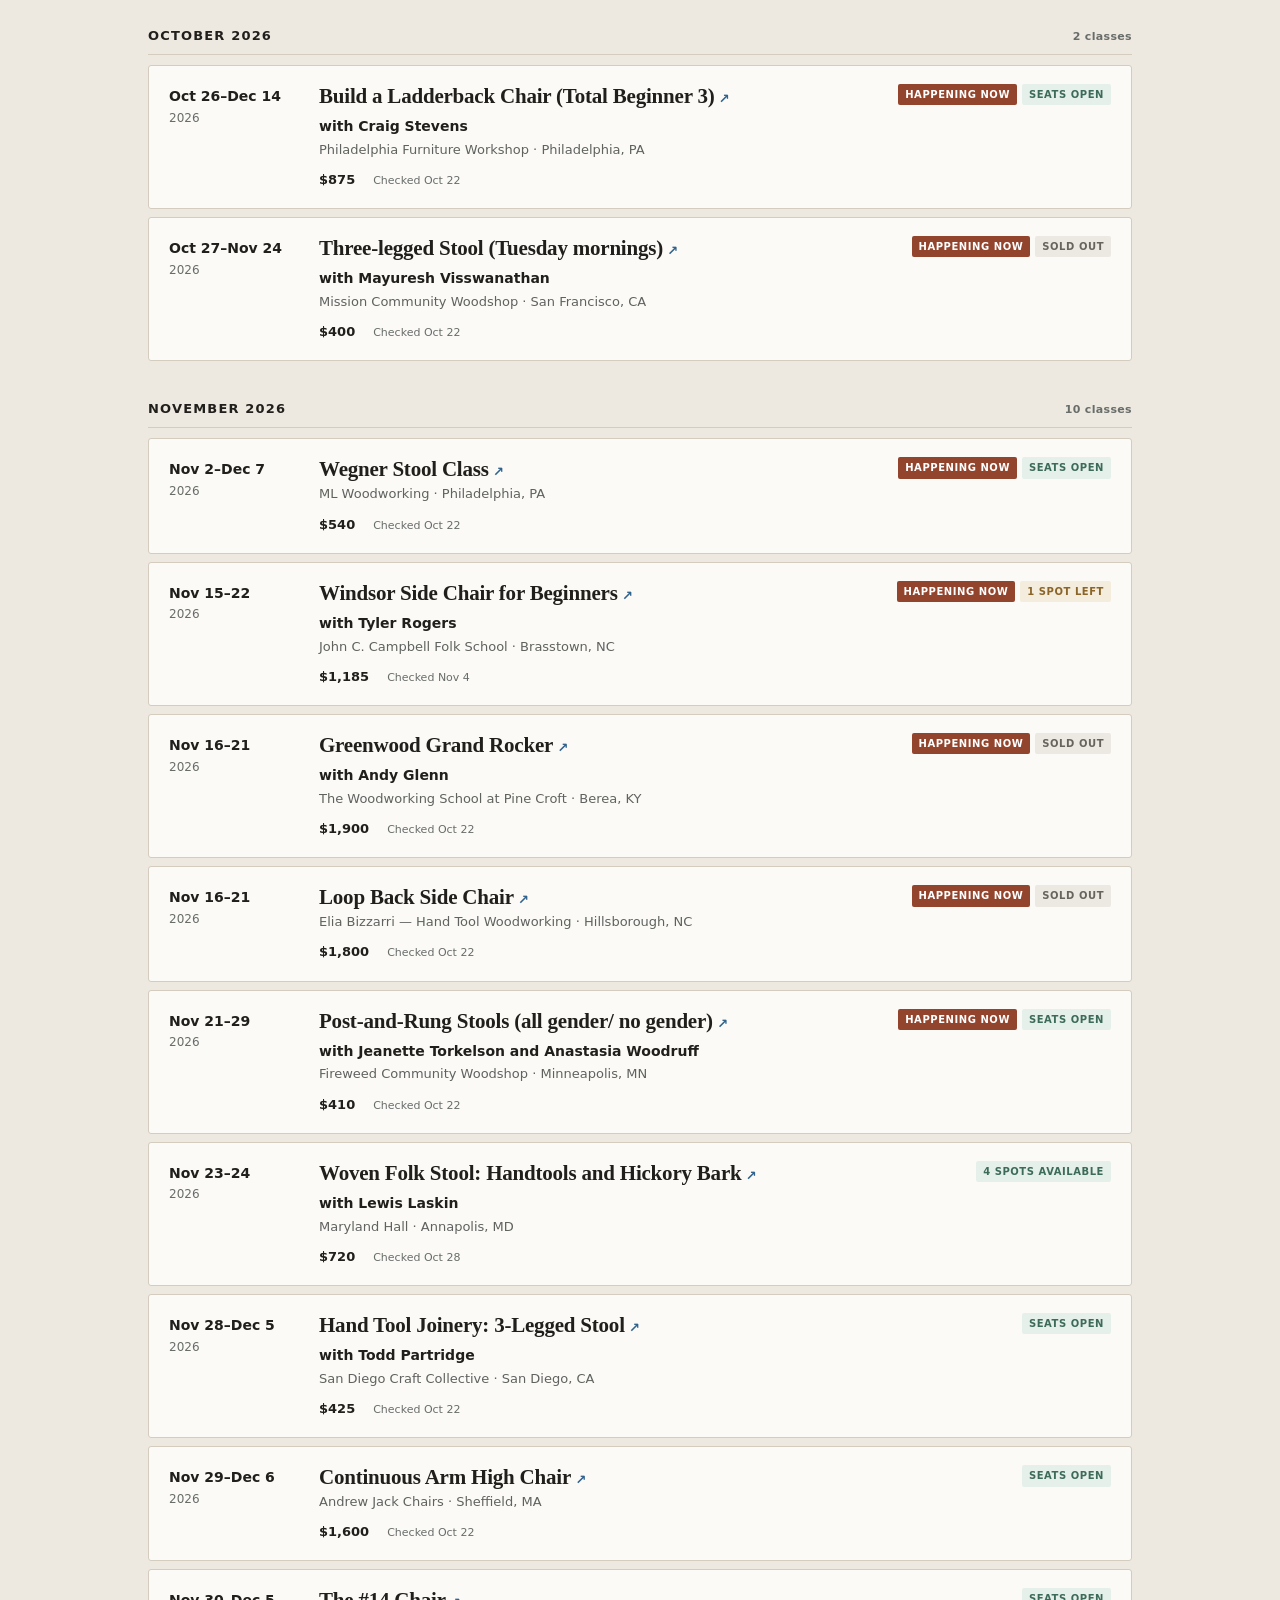
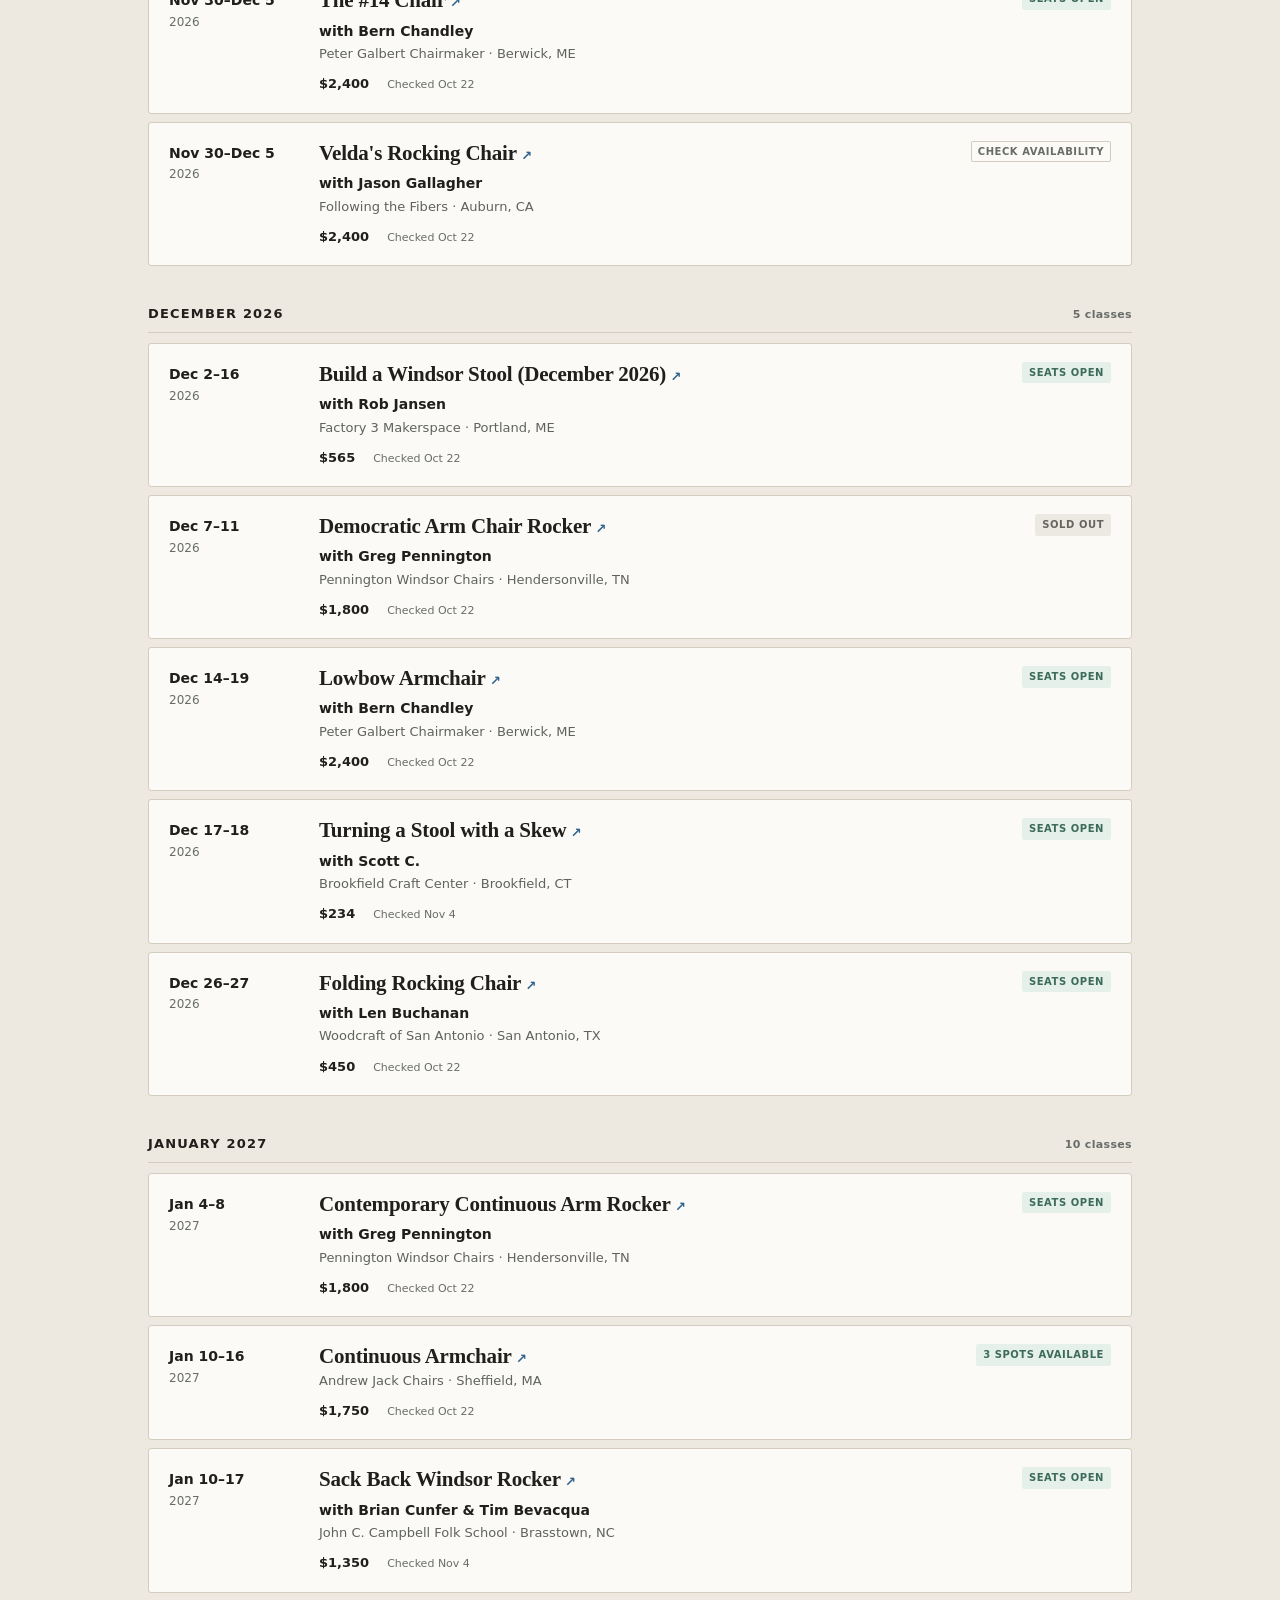
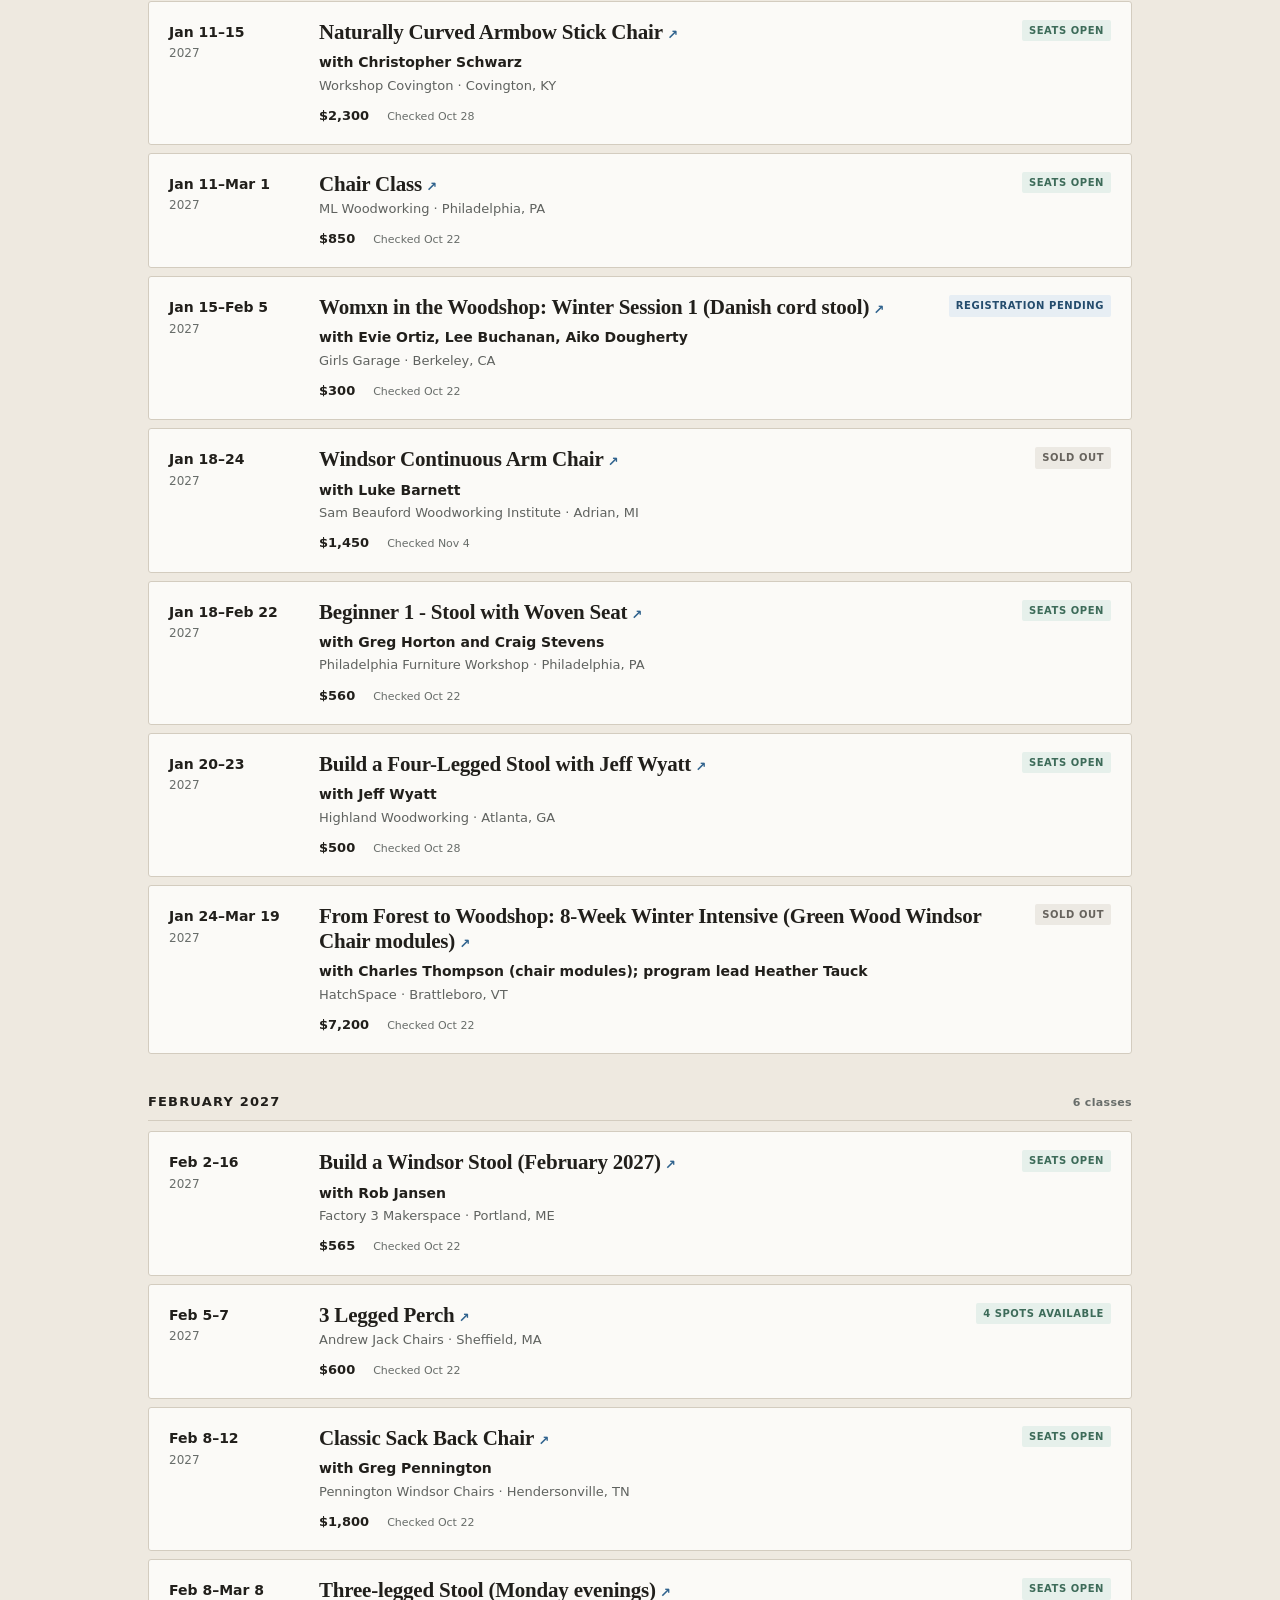
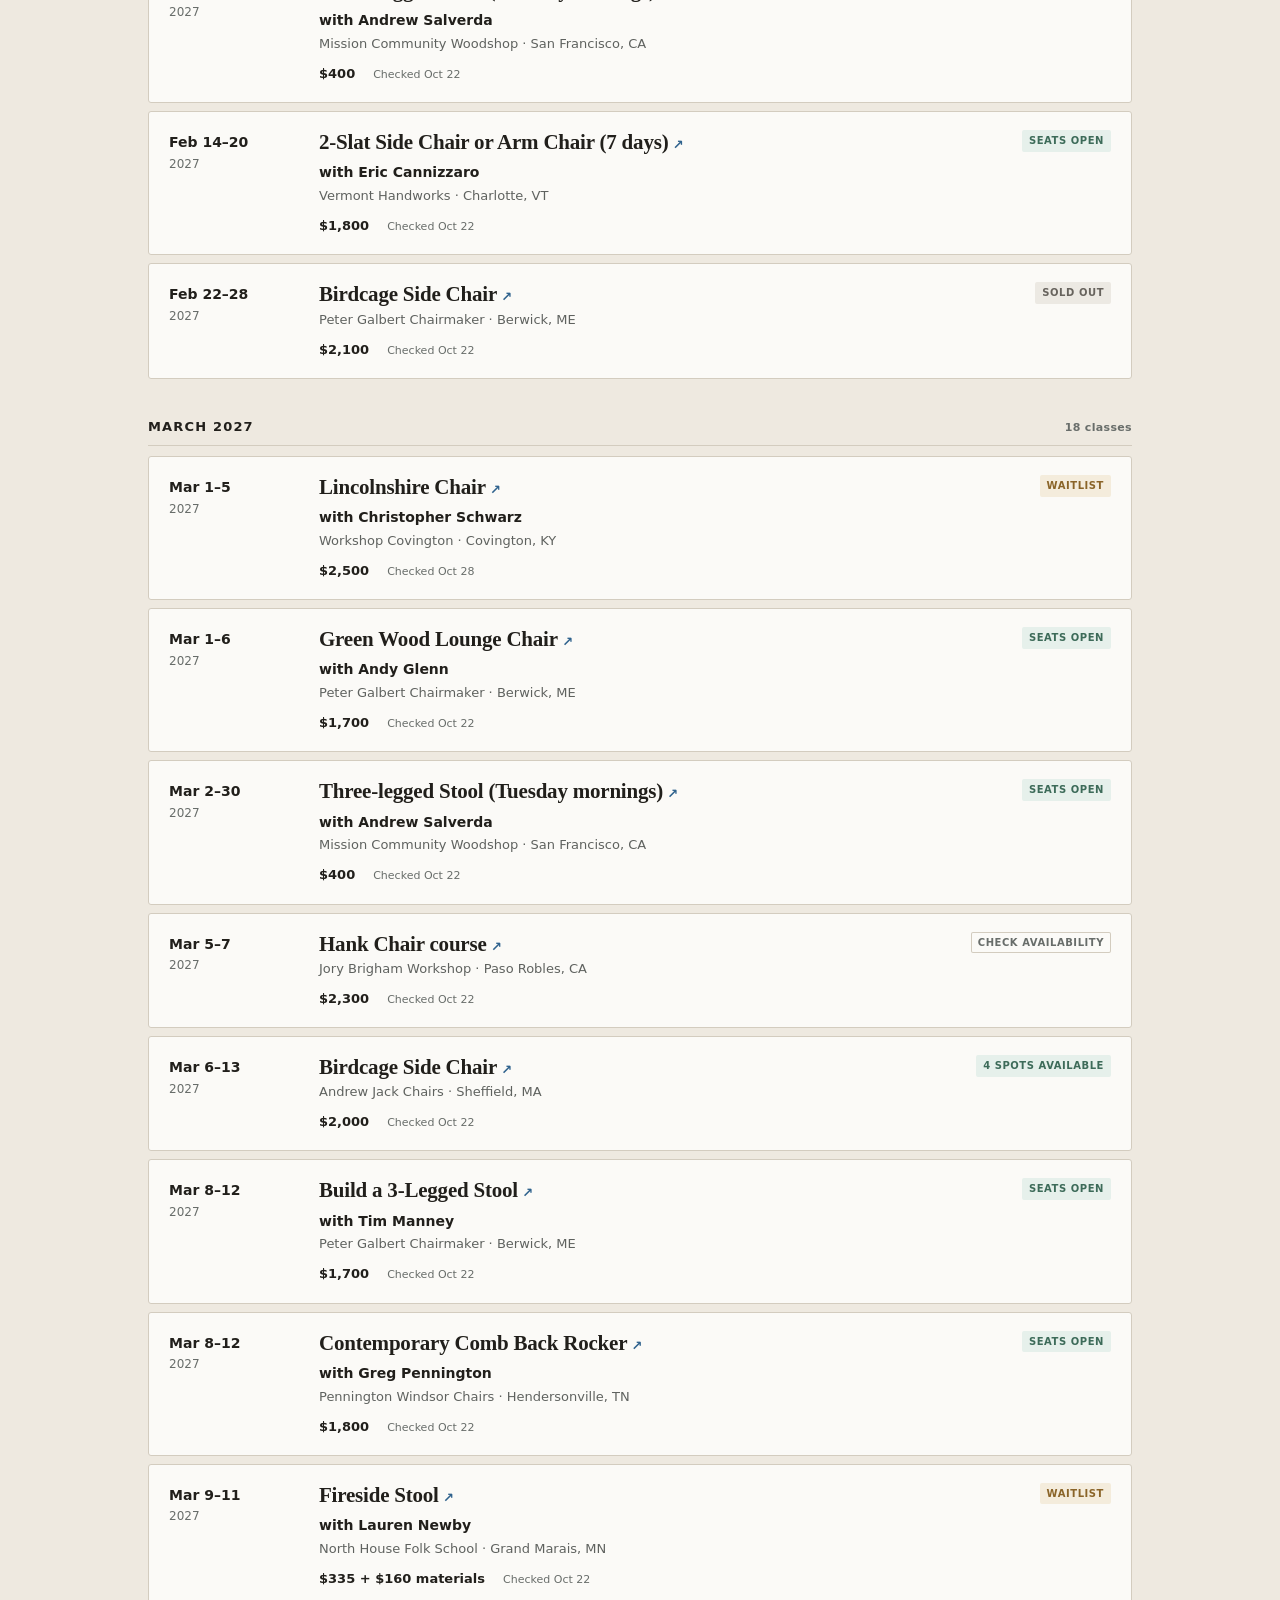
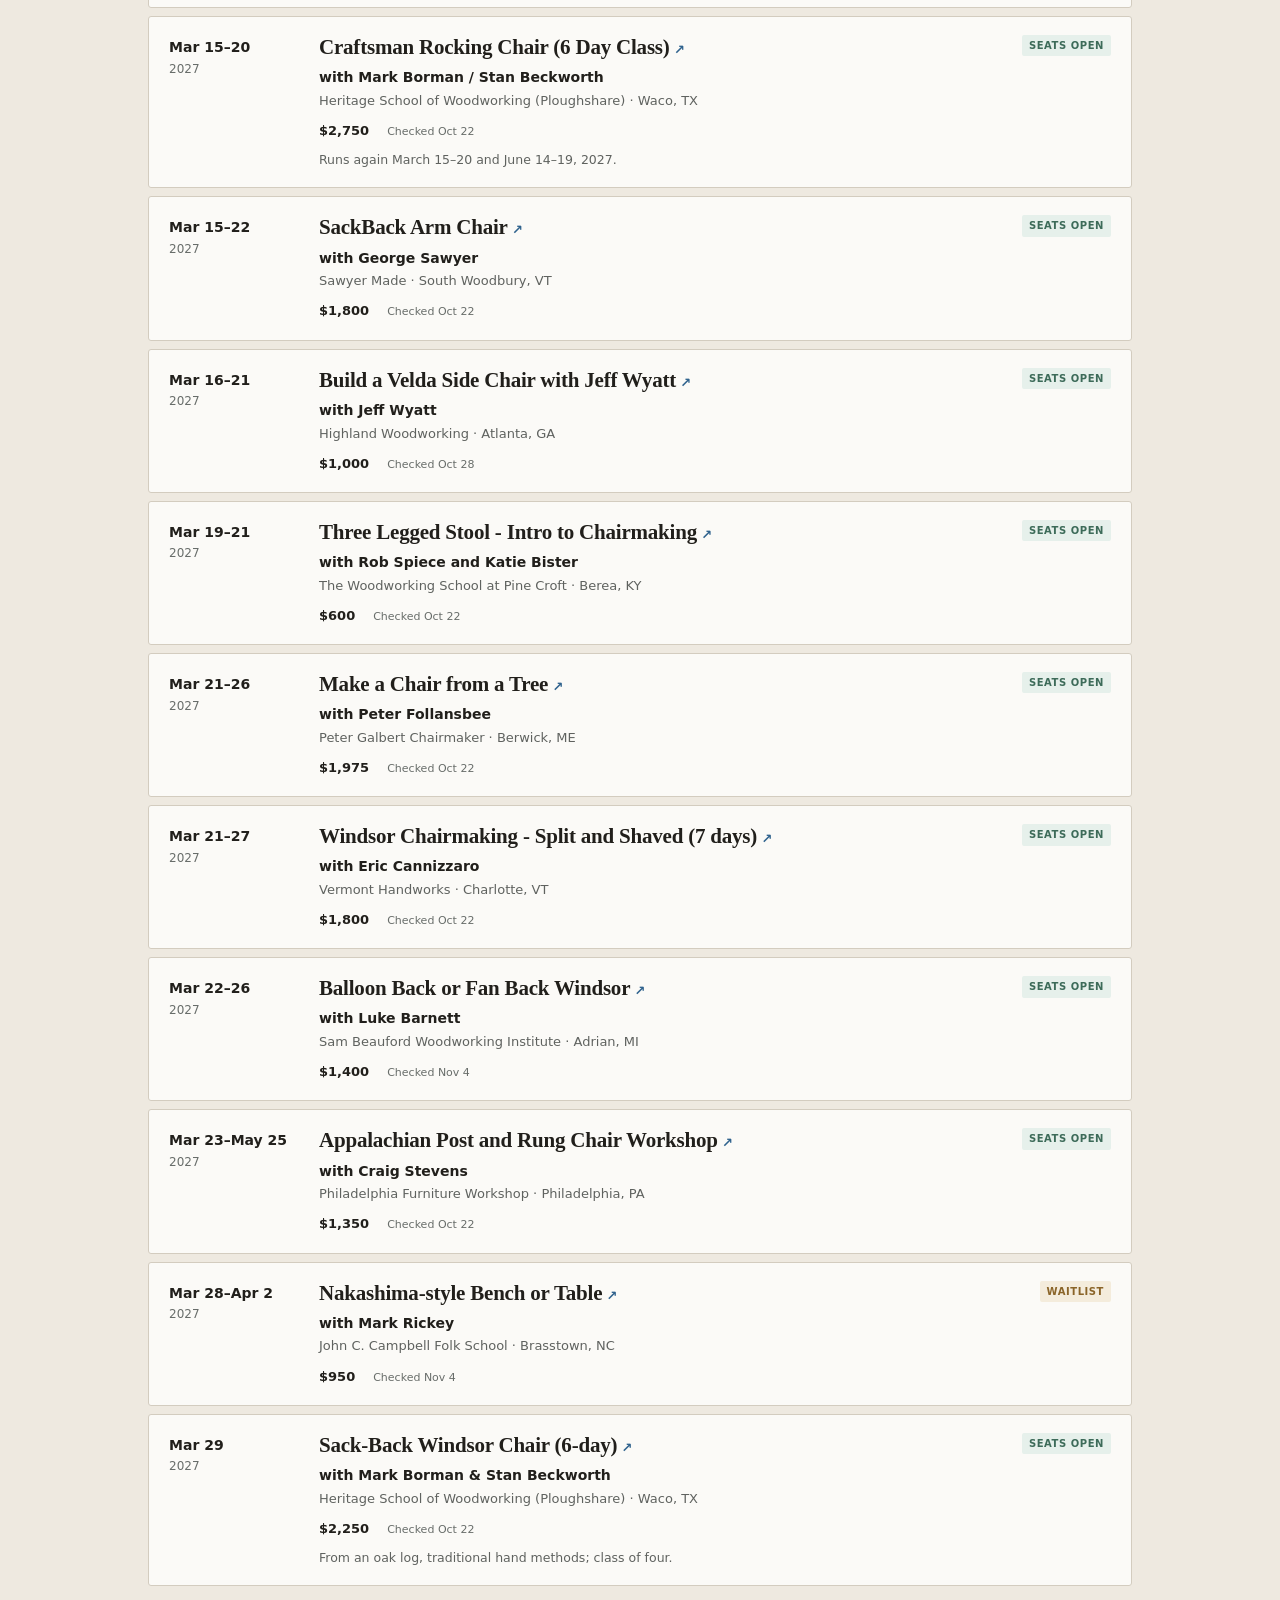
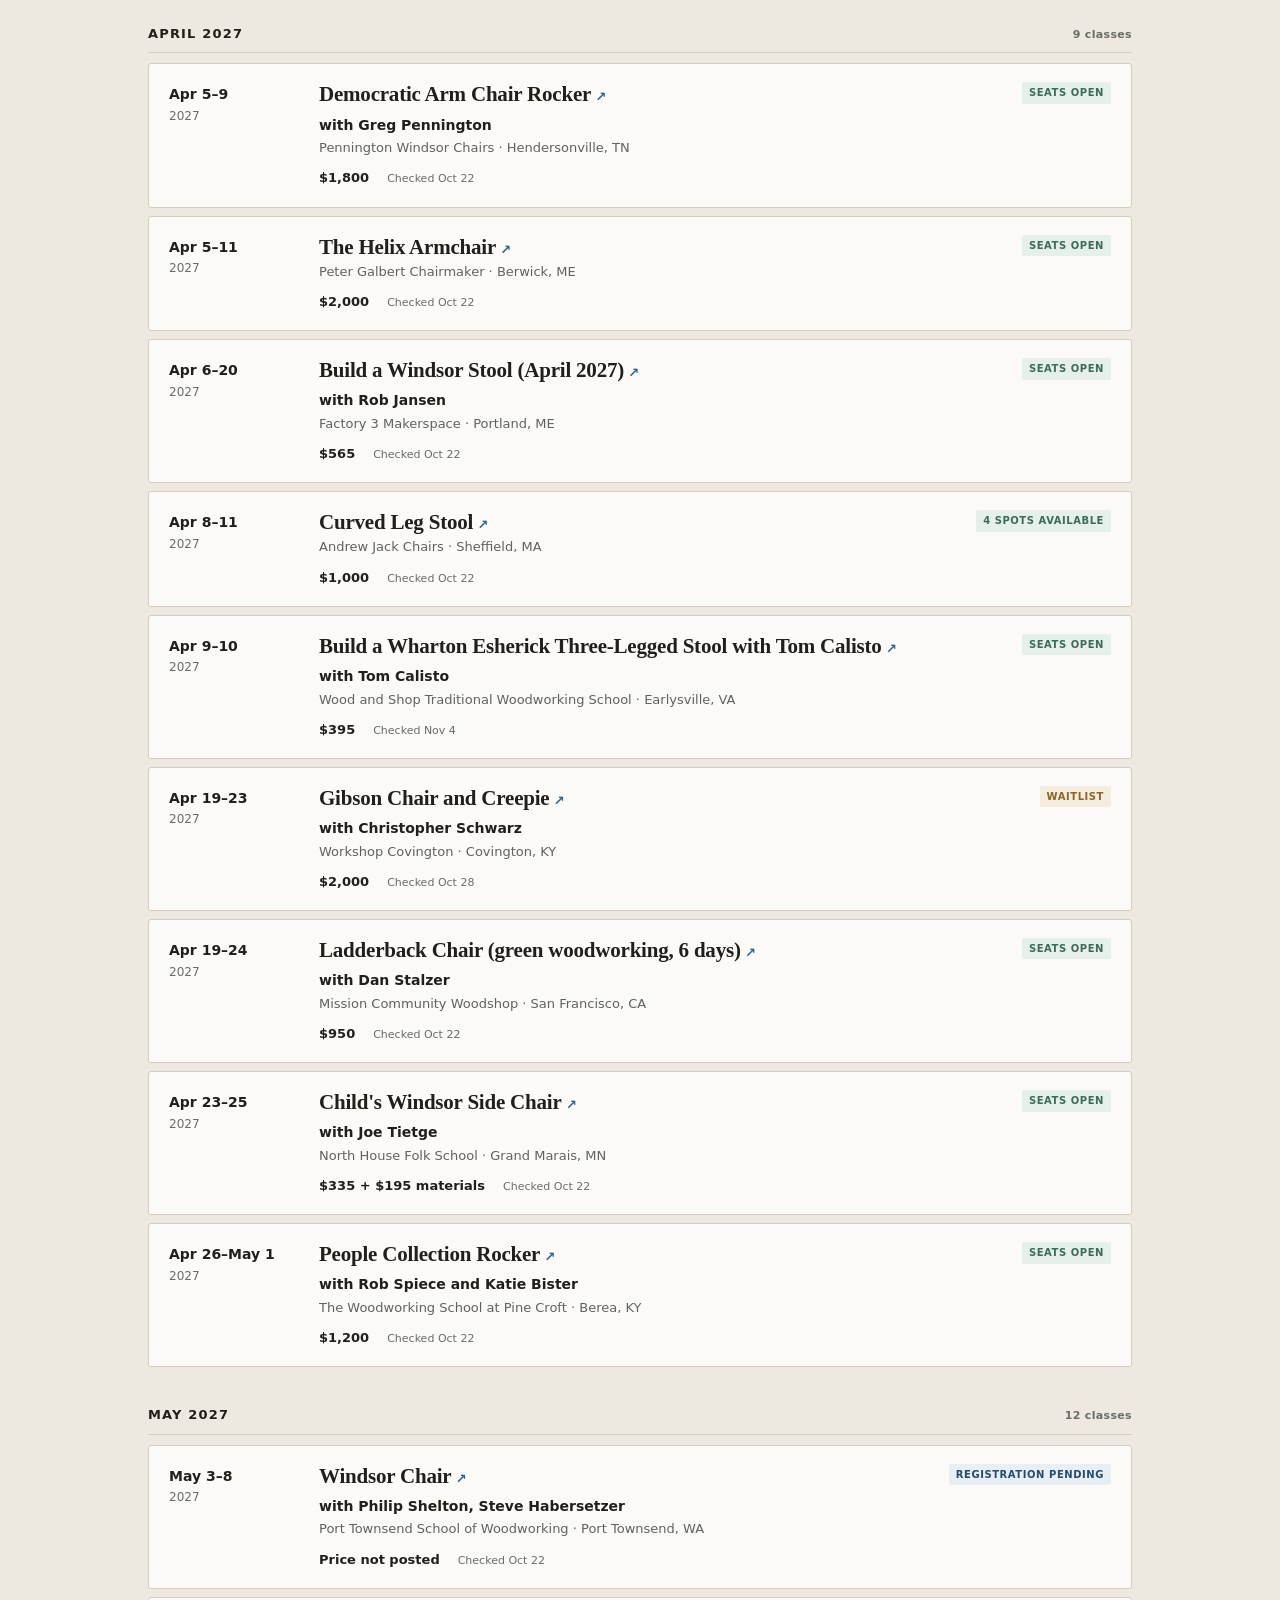
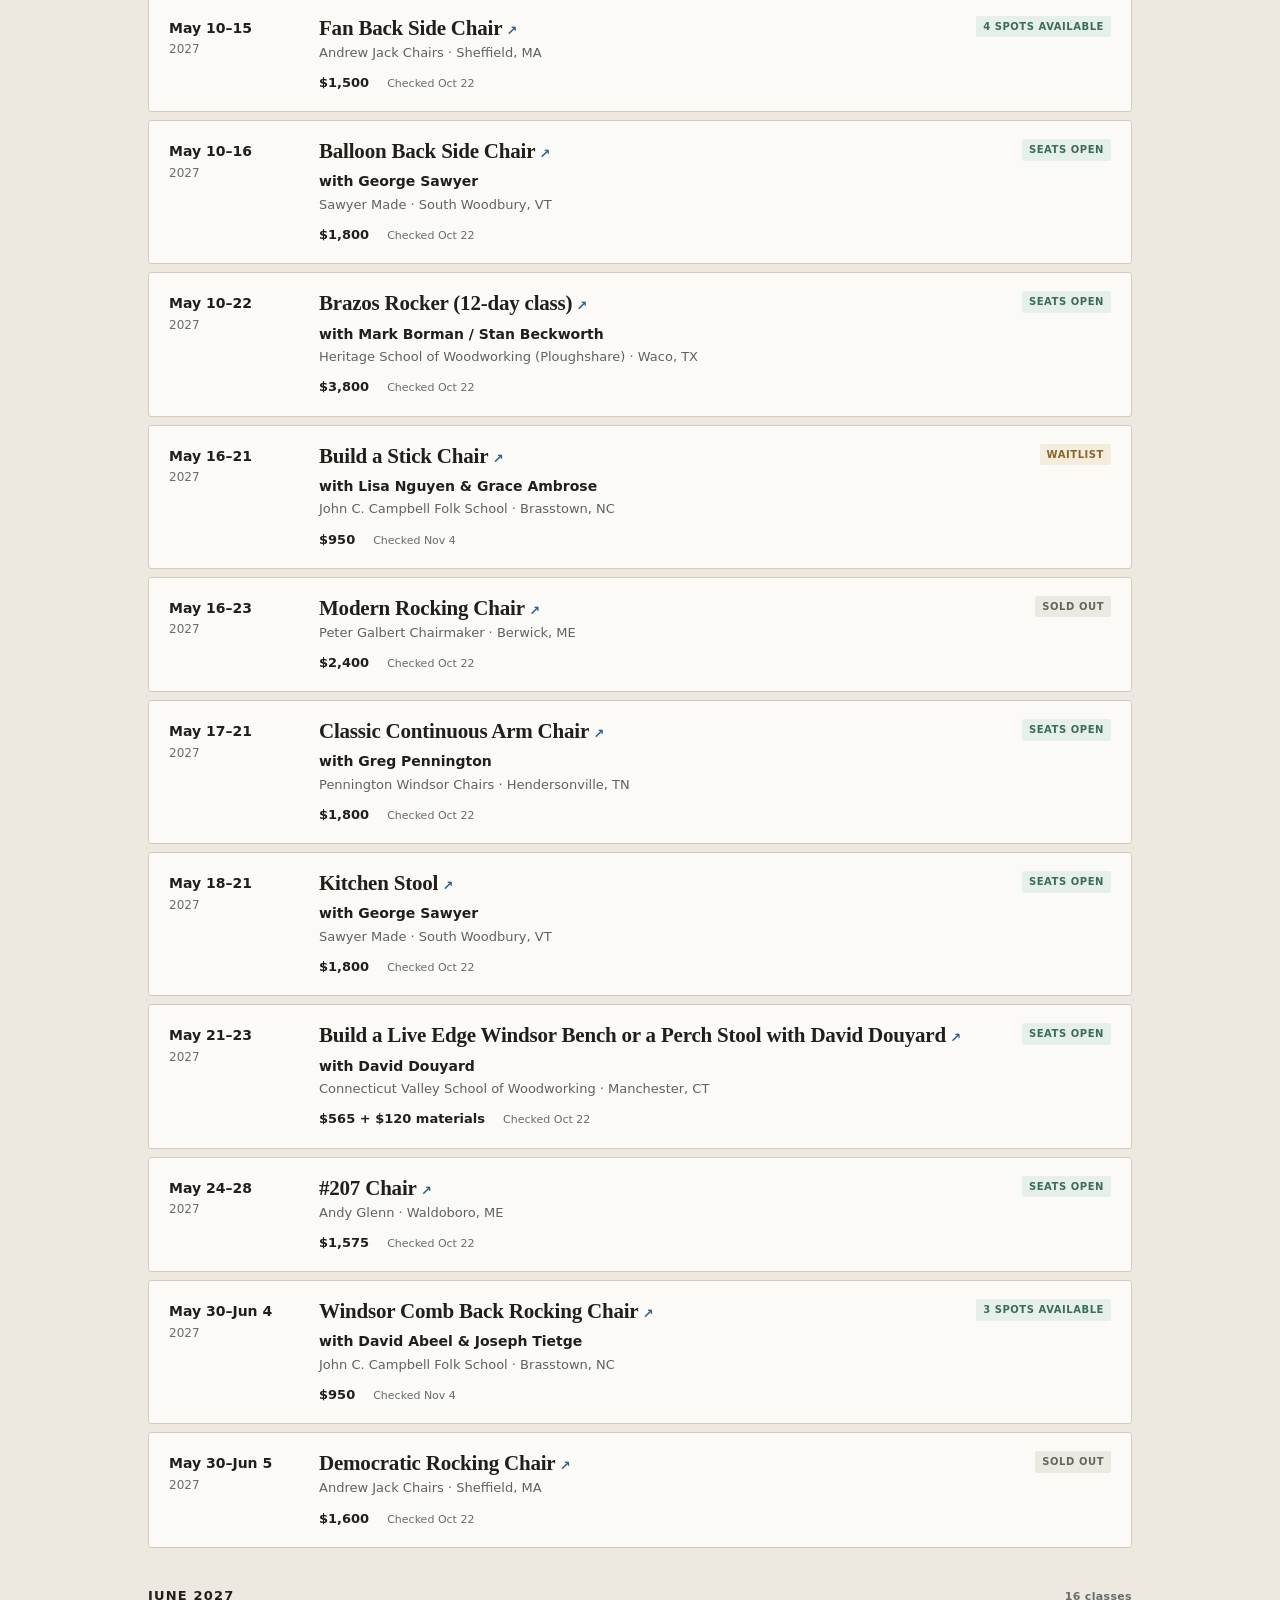
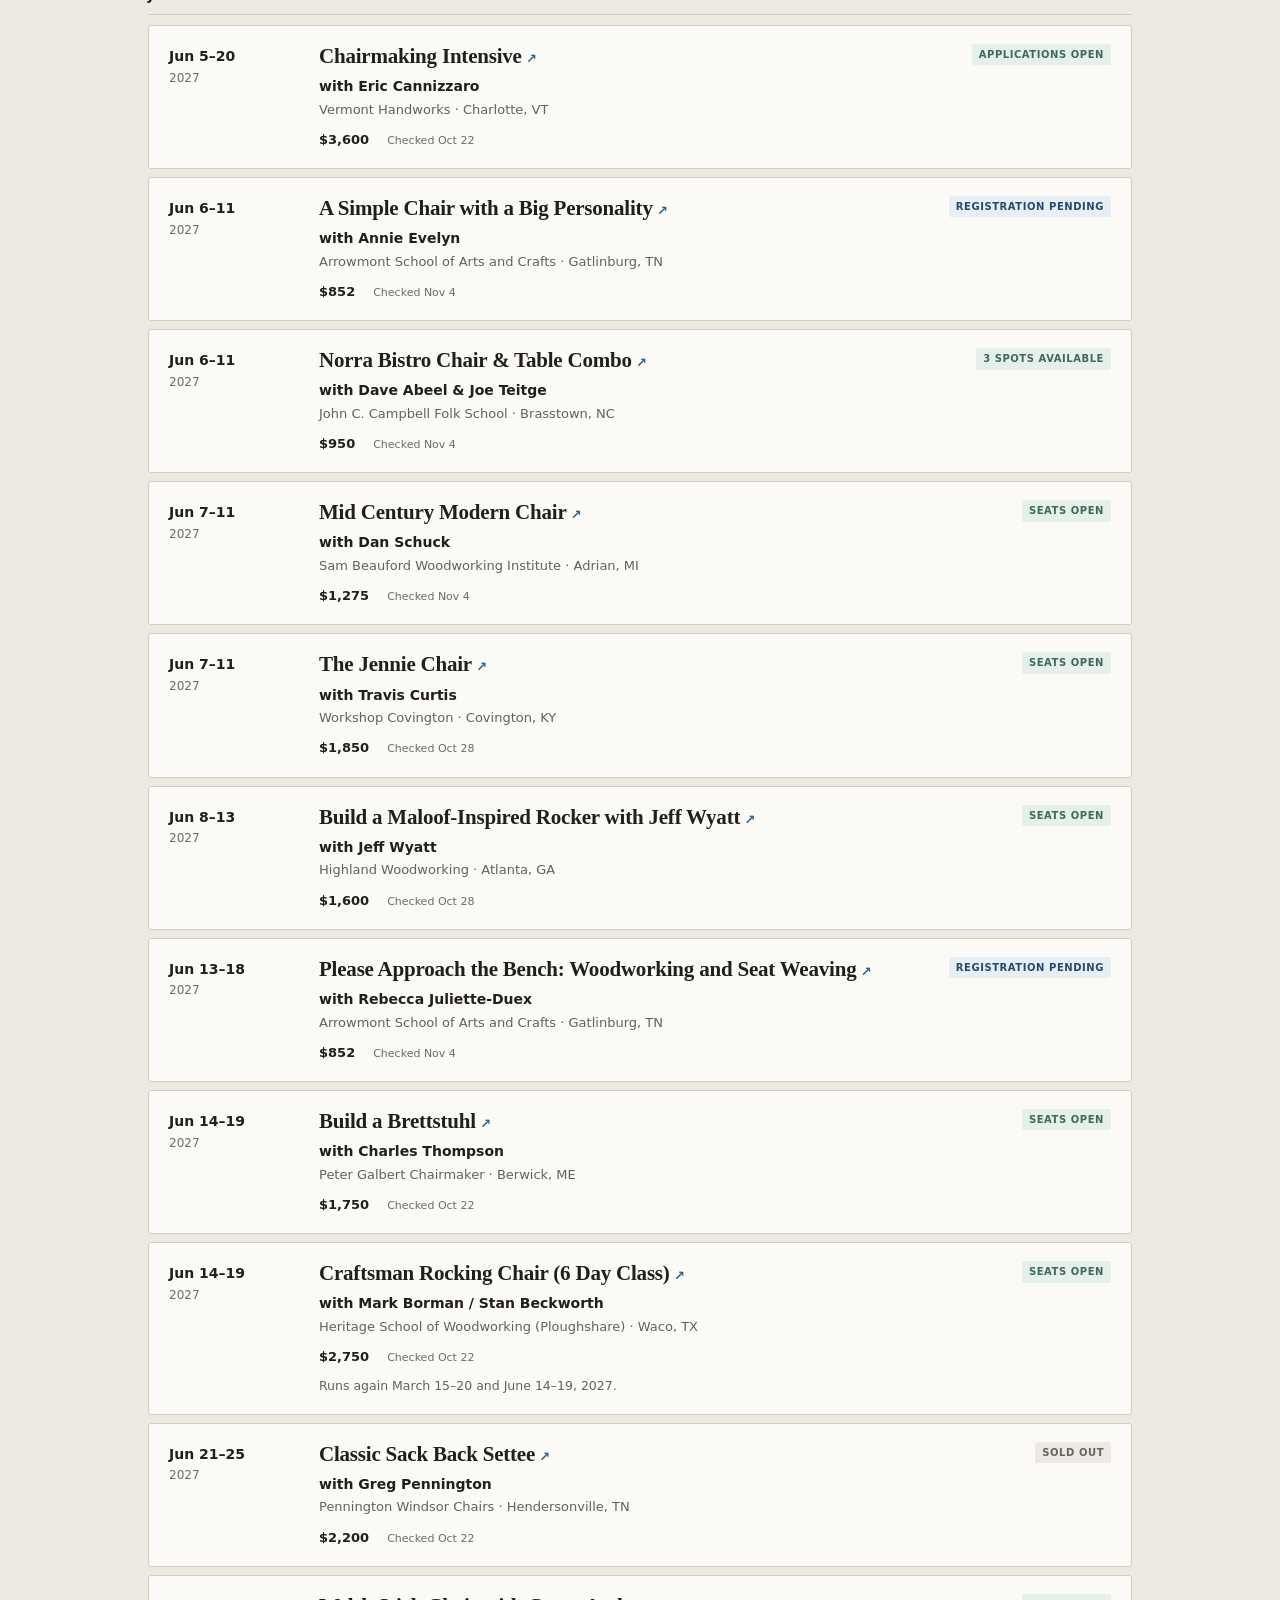
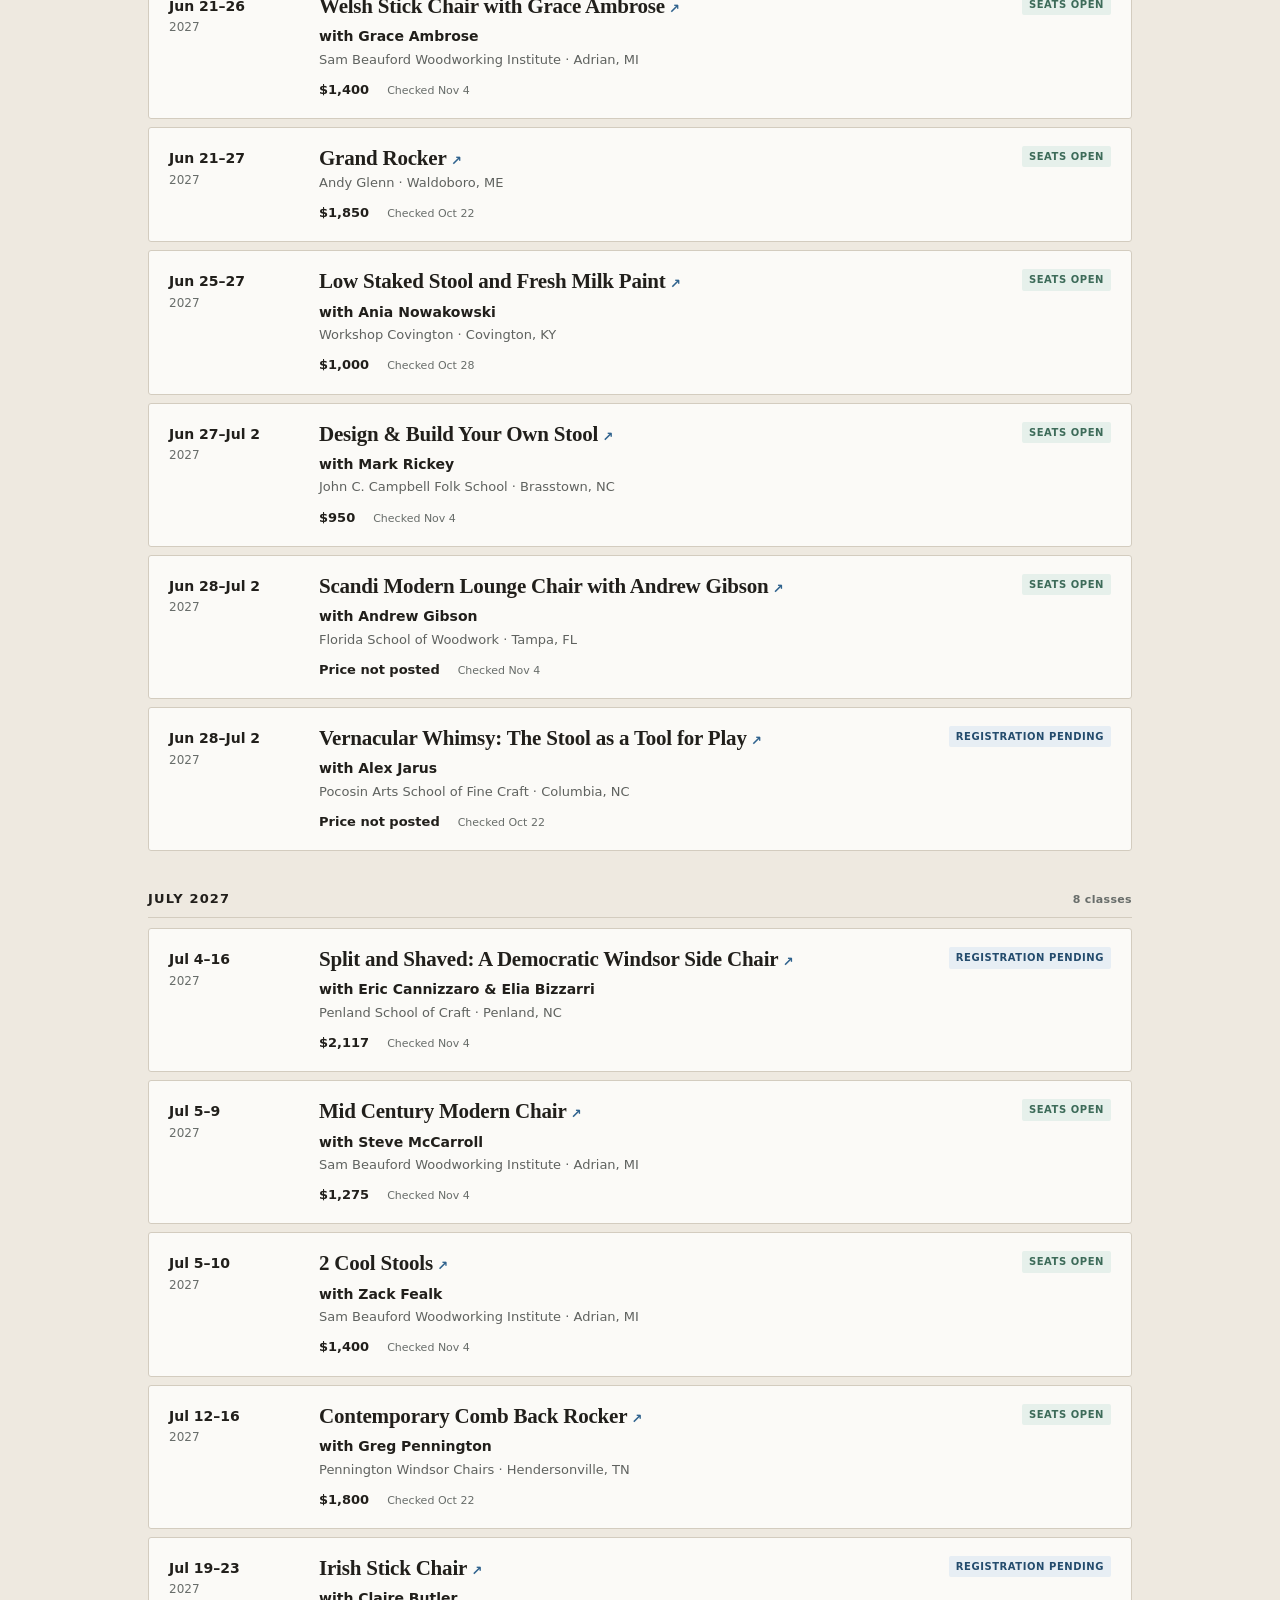
==== commit 24da872b: "classes: regenerated as of 2026-11-21 — 123 upcoming Published by chairs .github/workflows/publish-c" ====
--- a/classes/index.html
+++ b/classes/index.html
@@ -692,7 +692,7 @@
           <div class="class-body">
             <div class="class-title-row">
               <h4><a href="https://fireweedwoodshop.org/event-6844416" rel="noopener">Post-and-Rung Stools (all gender/ no gender)<span aria-hidden="true"> ↗</span></a></h4>
-              <div class="statuses"><span class="status status--open">Seats open</span></div>
+              <div class="statuses"><span class="status status--now">Happening now</span><span class="status status--open">Seats open</span></div>
             </div>
           <p class="class-teacher">with Jeanette Torkelson and Anastasia Woodruff</p>
             <p class="class-place">Fireweed Community Woodshop <span aria-hidden="true">·</span> Minneapolis, MN</p>
